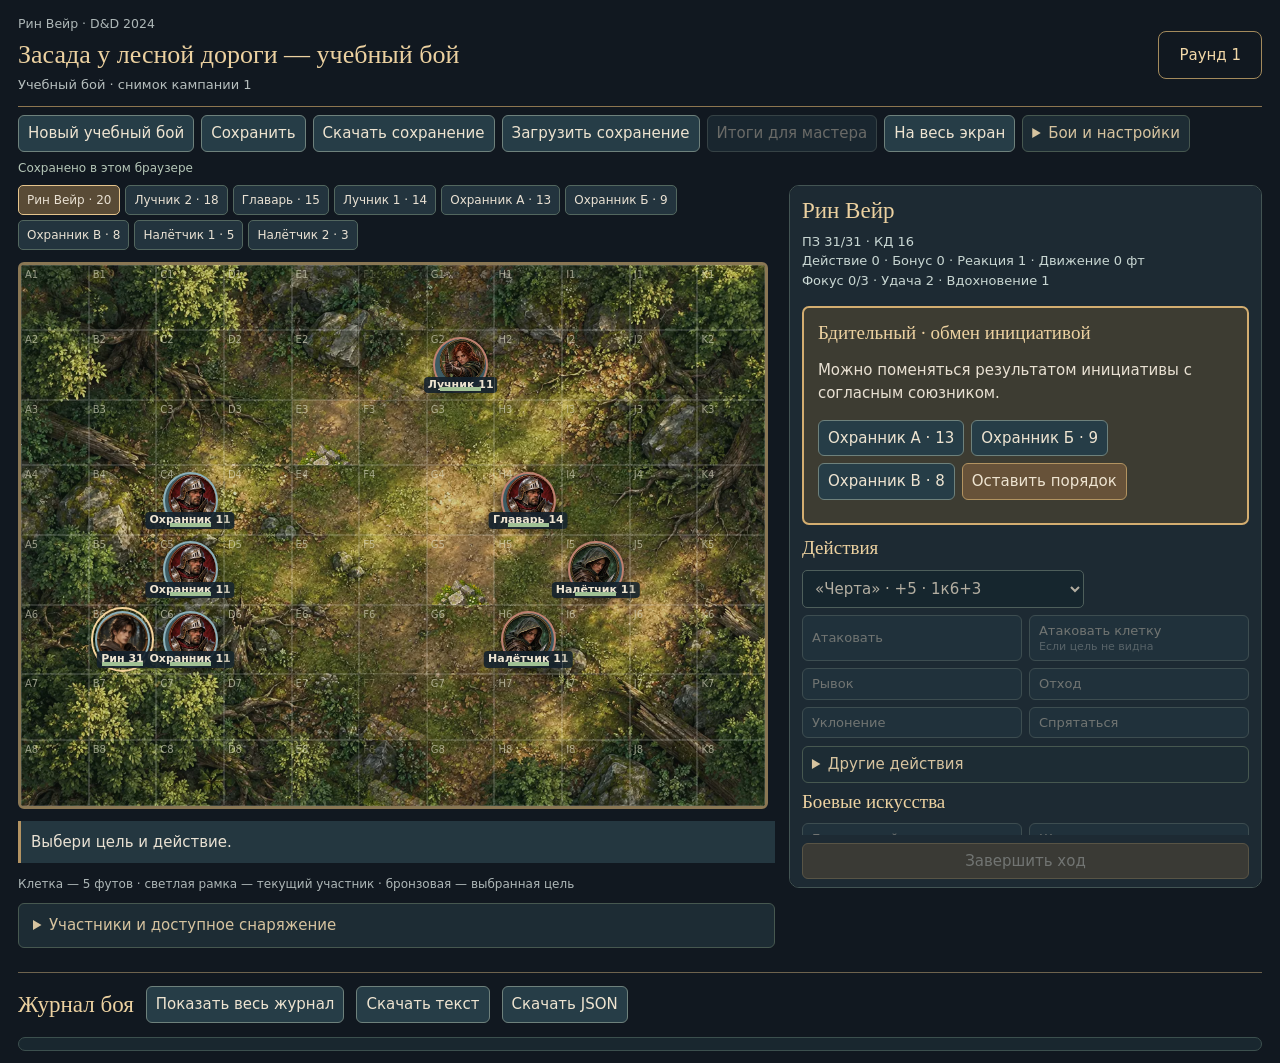
==== index.html @ 75033107 "build: synchronize level-11 offline artifacts" ====
<!doctype html>
<html lang="ru">
  <head>
    <meta charset="utf-8" />
    <meta name="viewport" content="width=device-width,initial-scale=1" />
    <title>Тактический бой · D&D 2024</title>
    <style>
      :root {
  color-scheme: dark;
  font:
    15px/1.5 system-ui,
    sans-serif;
  background: #111820;
  color: #e9e1d3;
}
* {
  box-sizing: border-box;
}
body {
  margin: 0;
  padding: 12px 18px;
  min-width: 1000px;
}
main {
  max-width: 1920px;
  margin: auto;
}
header {
  display: flex;
  justify-content: space-between;
  align-items: center;
  border-bottom: 1px solid #8d7650;
  padding: 0 0 8px;
}
h1 {
  font:
    26px Georgia,
    serif;
  color: #ecd1a0;
  margin: 5px 0;
}
h2 {
  font:
    23px Georgia,
    serif;
  color: #ecd1a0;
}
h3 {
  font:
    19px Georgia,
    serif;
  color: #ecd1a0;
  margin: 0 0 10px;
}
small,
.legend {
  color: #aeb7b7;
}
.round {
  padding: 12px 20px;
  border: 1px solid #a38a5c;
  border-radius: 8px;
  color: #f4d9a8;
}
header p {
  margin: 4px 0;
  color: #b6bebd;
  font-size: 13px;
}
.toolbar {
  display: flex;
  flex-wrap: wrap;
  gap: 7px;
  padding: 8px 0;
  align-items: center;
}
button,
select,
textarea {
  font: inherit;
}
button {
  background: #263d47;
  color: #eee4d1;
  border: 1px solid #6e817c;
  border-radius: 6px;
  padding: 6px 9px;
  cursor: pointer;
  text-align: left;
}
button:hover:not(:disabled) {
  background: #3a555c;
  border-color: #d8b675;
}
button:disabled {
  opacity: 0.4;
  cursor: default;
}
.primary {
  background: #675239;
  border-color: #b29360;
}
.layout {
  display: grid;
  grid-template-columns: minmax(0, 1.6fr) minmax(380px, 1fr);
  gap: 14px;
  align-items: start;
}
.map-column {
  position: sticky;
  top: 15px;
}
aside {
  background: #1d2a33;
  border: 1px solid #435453;
  border-radius: 10px;
  padding: 12px;
  max-height: calc(100vh - 160px);
  overflow: auto;
  position: sticky;
  top: 15px;
}
.queue {
  display: flex;
  flex-wrap: wrap;
  gap: 5px;
  margin-bottom: 12px;
}
.queue span {
  background: #23343e;
  border: 1px solid #53675f;
  border-radius: 5px;
  padding: 5px 8px;
  font-size: 12px;
}
.queue .on {
  border-color: #e5c48c;
  background: #594b36;
}
.queue .out {
  opacity: 0.4;
}
.board-frame {
  position: relative;
  border: 3px solid #8a7754;
  border-radius: 6px;
  overflow: hidden;
  background: #364334;
  width: 100%;
  max-width: 100%;
}
.board {
  display: grid;
  background-size: cover;
  background-position: center;
  width: 100%;
}
.tile {
  min-height: 0;
  padding: 0;
  border: 1px solid #ffffff25;
  border-radius: 0;
  background: #23362b35;
  position: relative;
  display: flex;
  align-items: center;
  justify-content: center;
  min-width: 0;
}
.tile:hover:not(:disabled) {
  background: #e7c58b30;
}
.tile.wall {
  background: #1b2423c9;
  background-size: cover;
}
.tile.rubble {
  background: #8d75555e;
  background-size: cover;
}
.tile.dark {
  background: #080a27d9 !important;
}
.tile.selected {
  outline: 3px solid #eccb81;
  outline-offset: -4px;
}
.tile.path {
  box-shadow: inset 0 0 0 3px #d5d8a9aa;
}
.coord {
  position: absolute;
  left: 3px;
  top: 1px;
  font-size: 10px;
  color: #e1dfc8a0;
}
.token {
  width: 84%;
  height: 84%;
  border-radius: 50%;
  background: #3d5b63 center/cover;
  border: 2px solid #8db1ba;
  position: relative;
  box-shadow: 0 2px 7px #0009;
}
.token.enemy {
  border-color: #bf8271;
}
.token.current {
  outline: 2px solid #f4d39c;
  outline-offset: 2px;
}
.token.down {
  filter: grayscale(1);
  opacity: 0.55;
}
/* Short-lived, compositor-driven effects. There is no idle animation loop. */
.combat-fx-layer {
  position: absolute;
  inset: 0;
  z-index: 5;
  pointer-events: none;
  overflow: hidden;
  contain: layout style paint;
}
.combat-fx-layer * { pointer-events: none !important; }
.combat-fx {
  position: absolute;
  display: grid;
  place-items: center;
  opacity: 0;
  transform: translate(-50%, -50%);
  color: var(--fx-color, #c8b8e5);
  font: 700 16px/1 system-ui, sans-serif;
  white-space: nowrap;
  will-change: transform, opacity;
}
.fx-steel { --fx-color: #f0d5a2; }
.fx-fire { --fx-color: #ed965b; }
.fx-ice, .fx-shield { --fx-color: #a2dbf5; }
.fx-storm { --fx-color: #cfbdff; }
.fx-mind { --fx-color: #d49bd1; }
.fx-holy { --fx-color: #c5deb3; }
.fx-shadow { --fx-color: #a89dcb; }
.fx-mist, .fx-stone { --fx-color: #b7cdd3; }
.fx-web { --fx-color: #d3dac2; }
.fx-poison { --fx-color: #b4c487; }
.combat-fx svg { width: 100%; height: 100%; overflow: visible; }
.combat-fx-number, .combat-fx-critical, .combat-fx-miss {
  text-shadow: 0 1px 3px #071016, 1px 0 2px #071016, -1px 0 2px #071016;
  z-index: 4;
}
.combat-fx-number { font-size: clamp(15px, 1.5vw, 23px); }
.combat-fx-miss { font-size: 12px; border: 1px dashed currentColor; border-radius: 50%; }
.combat-fx-critical { font-size: 14px; align-items: start; }
.combat-fx-rune, .combat-fx-portal, .combat-fx-status, .combat-fx-down {
  border: 2px solid currentColor;
  border-radius: 50%;
  box-shadow: inset 0 0 12px #bac4ed20, 0 0 10px #bac4ed18;
}
.combat-fx-rune::before {
  content: ""; position: absolute; inset: 12%;
  border: 1px dashed currentColor; transform: rotate(35deg);
}
.combat-fx-portal { border-width: 3px; box-shadow: inset 0 0 14px #a2cfeb60; }
.combat-fx-shield {
  border: 3px solid currentColor;
  border-radius: 30% 30% 48% 48%;
  box-shadow: inset 0 0 16px #a2cfeb55;
}
.combat-fx-impact::before, .combat-fx-spark::before {
  content: ""; position: absolute; inset: 12%; background: currentColor;
  clip-path: polygon(50% 0,60% 35%,95% 15%,65% 45%,100% 55%,63% 63%,75% 95%,50% 70%,25% 100%,35% 62%,0 50%,35% 40%);
  rotate: var(--fx-angle, 0deg);
}
.combat-fx-slash { border-top: 3px solid currentColor; border-radius: 50%; rotate: -35deg; }
.combat-fx-projectile { border-radius: 50%; background: currentColor; box-shadow: 0 0 12px currentColor; }
.combat-fx-projectile.fx-ice { border-radius: 2px; }
.combat-fx-arrow svg, .combat-fx-thrown svg { height: 40%; }
.combat-fx-strike { border: 3px solid currentColor; border-radius: 50%; }
.combat-fx-area {
  border: 2px solid currentColor;
  border-radius: 50%;
  background: radial-gradient(ellipse, transparent 25%, currentColor 95%, transparent);
}
.combat-fx-web {
  border: 1px solid currentColor;
  background: repeating-linear-gradient(45deg, transparent 0 17px, currentColor 18px 19px, transparent 20px 35px),
    repeating-linear-gradient(-45deg, transparent 0 17px, currentColor 18px 19px, transparent 20px 35px);
}
.combat-fx-cone, .combat-fx-lightning { inset: 0; width: 100%; height: 100%; transform: none; }
.combat-fx-cone { will-change: opacity; }
.combat-fx-lightning { will-change: opacity; }
.combat-fx-heal { border: 2px solid currentColor; border-radius: 50%; font-size: 28px; }
.combat-fx-hand svg { fill-opacity: .2; }
.combat-fx-counter { font-size: 36px; border: 2px dashed currentColor; border-radius: 50%; }
.combat-fx-down { border-style: dashed; }
.combat-fx-ghost { z-index: 2; opacity: 1; }
.combat-fx-ghost > .token { display: block; }
.token[data-fx-moving] { opacity: 0; }
.token[data-fx-state~="web"] { box-shadow: inset 0 0 0 3px #d3dac26b, 0 2px 7px #0009; }
.token[data-fx-state~="shield"] { box-shadow: inset 0 0 0 3px #a2dbf570, 0 2px 7px #0009; }
.token[data-fx-state~="fire"] { box-shadow: inset 0 -6px 9px #ed965b77, 0 2px 7px #0009; }
.token > .combat-fx-status {
  position: absolute; top: -5px; right: -4px; z-index: 2;
  border: 1px solid #9f957e; border-radius: 4px;
  background: #15232bec; color: #eadbbd; padding: 1px 3px;
  font: 700 11px/1.2 system-ui, sans-serif;
  /* A static badge, not a transient .combat-fx element. */
  opacity: 1; transform: none; box-shadow: none;
}
.combat-fx-settings { border: 1px solid #6b786e; border-radius: 5px; margin: 0; }
.combat-fx-settings legend { color: #ecd1a0; padding: 0 5px; }
.combat-fx-settings small { display: block; max-width: 32em; margin-top: 5px; }
@media (prefers-reduced-motion: reduce) {
  .combat-fx-layer { display: none; }
  .token[data-fx-moving] { opacity: 1; }
}
.token b {
  position: absolute;
  bottom: -2px;
  left: 50%;
  transform: translateX(-50%);
  font-size: 11px;
  background: #14222de6;
  border-radius: 4px;
  padding: 0 4px;
  white-space: nowrap;
}
.hpbar {
  position: absolute;
  bottom: 0;
  left: 10%;
  right: 10%;
  height: 4px;
  background: #683f3c;
}
.hpbar i {
  display: block;
  height: 4px;
  background: #a0c194;
}
.legend {
  font-size: 12px;
  margin: 10px 0;
}
#notice {
  min-height: 42px;
  background: #243740;
  border-left: 3px solid #b39362;
  padding: 10px;
  margin: 12px 0;
}
#notice.error {
  border-color: #df8d72;
}
.buttons {
  display: flex;
  flex-wrap: wrap;
  gap: 7px;
  margin: 10px 0;
}
.choices {
  display: grid;
  grid-template-columns: repeat(2, minmax(0, 1fr));
  gap: 7px;
  margin: 8px 0;
}
.choices button {
  min-width: 0;
  font-size: 13px;
  line-height: 1.35;
}
.choices small {
  display: block;
  font-size: 11px;
}
.panel {
  padding: 14px;
  background: #263943;
  border: 1px solid #826d4f;
  border-radius: 7px;
  margin: 12px 0;
}
.decision {
  border: 2px solid #d3ad70;
  background: #3d3c32;
}
.resources {
  color: #c9d7d3;
  font-size: 13px;
  margin: 8px 0 16px;
}
.policy {
  display: block;
  font-size: 13px;
  margin: 8px 0;
}
select,
textarea {
  background: #14252d;
  color: #f3e6d0;
  border: 1px solid #64766d;
  border-radius: 5px;
  padding: 8px;
  max-width: 100%;
}
textarea {
  width: 100%;
  min-height: 90px;
}
.journal-section {
  margin-top: 24px;
  border-top: 1px solid #6e634e;
}
.journal-title {
  display: flex;
  align-items: center;
  gap: 12px;
}
#journal {
  max-height: 330px;
  overflow: auto;
  background: #19272f;
  border: 1px solid #3c504e;
  padding: 6px 14px;
  border-radius: 8px;
}
.event {
  padding: 7px 0;
  border-bottom: 1px solid #ffffff0b;
  font-size: 13px;
}
.event small {
  margin-right: 8px;
}
details {
  background: #1d2c34;
  padding: 10px 14px;
  border: 1px solid #475850;
  border-radius: 6px;
}
summary {
  cursor: pointer;
  color: #d6c39f;
}
#inspector {
  font-size: 13px;
}
#save-status {
  font-size: 12px;
  color: #b5c6b7;
}
#turn-controls { position: sticky; bottom: -12px; background: #1d2a33; padding: 8px 0; z-index: 2; }
.tools { position: relative; padding: 6px 9px; }
.toolbox { position: absolute; top: 100%; right: 0; width: 390px; max-width: calc(100vw - 36px); max-height: calc(100vh - 180px); overflow: auto; background: #1d2a33; padding: 12px; border: 1px solid #8d7650; z-index: 10; display: grid; grid-template-columns: minmax(0, 1fr); gap: 8px; box-shadow: 0 6px 20px #0009; }
.toolbox > *, .toolbox select { min-width: 0; max-width: 100%; }
.toolbox label, .toolbox select { display: block; width: 100%; }
.additional { margin: 8px 0; padding: 6px 9px; }
#combat-app:fullscreen { background: #111820; padding: 12px 18px; overflow: auto; max-width: none; }
button:focus-visible, select:focus-visible { outline: 2px solid #ecd1a0; outline-offset: 2px; }
#actor > h2 {
  margin: 0;
}
.wide {
  width: 100%;
  text-align: center;
}
.hint {
  font-size: 12px;
  color: #b3bfba;
}
.object-label { position:absolute; left:3px; bottom:3px; padding:2px 4px; font-size:10px; line-height:1.2; color:#e4f5ff; background:#123049e6; border-radius:4px; }

.magic-form{display:grid;gap:8px}.magic-form label{display:grid;gap:4px}.magic-form select[multiple]{min-height:58px}.inline-field{display:flex;gap:6px}.inline-field input{width:75px}.spell-zone{box-shadow:inset 0 0 12px #7ba8ae88}.magic-object:after{content:"✋";position:absolute;right:3px;top:2px;font-size:24px;color:#a9dfff;filter:drop-shadow(0 0 4px #2978c9)}.item-counters{font-size:12px;line-height:1.7}#magic-reason{font-size:12px;color:var(--muted,#c8bda4)}#magic details p{font-size:12px;line-height:1.45}#magic small{display:block}

.event-details { margin-top: .4rem; color: var(--muted, #abb4c4); font-size: .9em; }
.event-details summary { cursor: pointer; }
.event-details ul { margin: .4rem 0; padding-left: 1.4rem; }

    </style>
  </head>
  <body>
    <main id="combat-app">
      <header>
        <div>
          <small id="campaign-label">D&D 2024</small>
          <h1 id="battle-name"></h1>
          <p id="source-status"></p>
        </div>
        <div class="round" id="round"></div>
      </header>
      <div class="toolbar">
        <button data-op="new">Новый учебный бой</button
        ><button data-op="save">Сохранить</button
        ><button data-op="export">Скачать сохранение</button
        ><button data-op="import">Загрузить сохранение</button
        ><button data-op="report" id="report-button">Итоги для мастера</button
        ><button data-op="fullscreen">На весь экран</button>
        <details class="tools">
          <summary>Бои и настройки</summary>
          <div class="toolbox">
            <fieldset class="combat-fx-settings">
              <legend>Анимации боя</legend>
              <label>Эффекты<select id="combat-fx-mode" aria-describedby="combat-fx-hint">
                <option value="off">Выключены</option>
                <option value="standard" selected>Обычные</option>
                <option value="rich">Насыщенные</option>
              </select></label>
              <label>Скорость<select id="combat-fx-speed">
                <option value="1">Обычная</option>
                <option value="1.5">Быстрая · ×1,5</option>
                <option value="2">Очень быстрая · ×2</option>
              </select></label>
              <small id="combat-fx-hint"></small>
            </fieldset>
            <button data-op="scenario">Загрузить сценарий</button>
            <button data-op="pack">Загрузить пакет кампании</button>
            <select id="recovery" aria-label="Открыть сохранённый бой"></select>
            <button data-op="recover">Предыдущее сохранение</button>
            <p id="storage-usage"></p>
            <button data-op="archive-export">Выгрузить архив</button>
            <button data-op="export-current-new">
              Скачать текущий бой перед очисткой
            </button>
            <button data-op="current-new-confirm" id="current-new-confirm" disabled>
              Файл сохранён: удалить текущую копию и начать новый бой
            </button>
            <label
              >Очистка после сохранения файла архива<select
                id="archive-session"
              ></select
            ></label>
            <button data-op="archive-delete" id="archive-delete" disabled>
              Файл сохранён: удалить выбранный старый бой
            </button>
            <label
              >Бой из загруженного архива<select id="archive-imported"></select
            ></label>
            <button data-op="archive-restore" id="archive-restore" disabled>
              Восстановить из архива
            </button>
          </div>
        </details>
        <span id="save-status"></span>
      </div>
      <input
        type="file"
        id="import-file"
        accept="application/json"
        hidden
      /><input
        type="file"
        id="scenario-file"
        accept="application/json"
        hidden
      />
      <input type="file" id="pack-file" accept="application/json" hidden />
      <div class="layout">
        <section class="map-column">
          <div id="queue" class="queue"></div>
          <div class="board-frame">
            <div
              id="board"
              class="board"
              role="grid"
              aria-label="Поле боя"
            ></div>
          </div>
          <div id="notice" role="status"></div>
          <div id="route"></div>
          <div class="legend">
            Клетка — 5 футов · светлая рамка — текущий участник · бронзовая —
            выбранная цель
          </div>
          <details>
            <summary>Участники и доступное снаряжение</summary>
            <div id="inspector"></div>
          </details>
        </section>
        <aside>
          <div id="actor"></div>
          <div id="decision" aria-live="polite"></div>
          <div id="actions"></div>
          <div id="abilities"></div>
          <div id="magic"></div>
          <div id="policies"></div>
          <div id="turn-controls"></div>
        </aside>
      </div>
      <section class="journal-section">
        <div class="journal-title">
          <h2>Журнал боя</h2>
          <button data-op="journal">Показать весь журнал</button
          ><button data-op="journal-export">Скачать текст</button>
          <button data-op="journal-json">Скачать JSON</button>
        </div>
        <div id="journal"></div>
      </section>
    </main>
    <script type="application/json" id="runtime">
      {"schema_version":2,"combat_schema_version":30,"campaign_id":"rin-veir","title":"Рин Вейр","source":"state/_campaign-state.json","source_state_revision":1,"source_clock":0,"source_state_sha256":"bf8bd1f85817996db5961dd8c658c028f7c87a7632fd53f75a98812a013139e9","is_canonical":false,"characters":{"rin":{"name":"Рин Вейр","class_and_level":"Разбойник 1 / Монах 3 (Воин Тени), D&D 2024","ac_description":"16","speed":"40 фт","resources":{"hp":{"current":31,"max":31},"focus":{"current":0,"max":3},"arrows":{"current":20,"max":20},"luck":{"current":2,"max":2},"heroic":{"current":1,"max":1},"personal_money_cp":18289,"unusual_metabolism":{"current":1,"max":1}},"inventory":[{"id":"cherta","name":"«Черта» (короткий меч)","quantity":1,"description":"Основное оружие, Vex","status":"при себе","origin":"канон кампании","combat_available":true},{"id":"daggers","name":"Кинжалы","quantity":4,"description":"Один может применять Nick","status":"при себе","origin":"канон кампании","combat_available":true},{"id":"shortbow","name":"Короткий лук","quantity":1,"description":"","status":"при себе","origin":"канон кампании","combat_available":true},{"id":"arrows","name":"Стрелы","quantity":20,"description":"В рабочем колчане; не смешивать с найденными до перекладки","status":"при себе","origin":"канон кампании","combat_available":true},{"id":"quiver","name":"Колчан","quantity":1,"description":"","status":"при себе","origin":"канон кампании","combat_available":true},{"id":"thieves_tools","name":"Воровские инструменты","quantity":1,"description":"","status":"при себе","origin":"канон кампании","combat_available":true},{"id":"burglars_pack","name":"Набор взломщика","quantity":1,"description":"","status":"при себе","origin":"канон кампании","combat_available":true},{"id":"pouches","name":"Поясные сумки","quantity":2,"description":"","status":"при себе","origin":"канон кампании","combat_available":true},{"id":"clothes","name":"Дорожная одежда и серое пальто","quantity":1,"description":"","status":"при себе","origin":"канон кампании","combat_available":true},{"id":"bedroll","name":"Постельные принадлежности","quantity":1,"description":"","status":"при себе","origin":"канон кампании","combat_available":true},{"id":"game_set","name":"Игровой набор","quantity":1,"description":"","status":"при себе","origin":"канон кампании","combat_available":true},{"id":"monastery_documents","name":"Документы Последнего Света","quantity":1,"description":"Похищены при уходе; часть содержания неизвестна","status":"скрыто при себе","origin":"канон кампании","combat_available":true},{"id":"edric_letter","name":"Письмо Эдрика для Сайрена","quantity":1,"description":"Прочитано вместе с Сайреном","status":"при себе","origin":"канон кампании","combat_available":true},{"id":"edric_plate","name":"Контактная пластинка Эдрика","quantity":1,"description":"Контакт Остен Рей, пароль о книге без последней страницы","status":"при себе","origin":"канон кампании","combat_available":true},{"id":"circle_vii","name":"Жетон VII","quantity":1,"description":"","status":"при себе","origin":"канон кампании","combat_available":true},{"id":"circle_orders","name":"Записка с приказом Разомкнутого Круга","quantity":1,"description":"","status":"при себе","origin":"канон кампании","combat_available":true},{"id":"horse","name":"Верховая лошадь","quantity":1,"description":"Оставлена в Сером Броде на конюшне; местоположение подлежит сверке","status":"конюшня Серого Брода","origin":"канон кампании","combat_available":false},{"id":"saddle","name":"Верховое седло","quantity":1,"description":"На лошади","status":"конюшня Серого Брода","origin":"канон кампании","combat_available":false},{"id":"saddlebags","name":"Седельные сумки","quantity":1,"description":"На лошади","status":"конюшня Серого Брода","origin":"канон кампании","combat_available":false},{"id":"food_wraps","name":"Сухие дорожные свёртки","quantity":2,"description":"На лошади","status":"конюшня Серого Брода","origin":"канон кампании","combat_available":false},{"id":"rope","name":"Тонкая верёвка","quantity":1,"description":"На лошади","status":"конюшня Серого Брода","origin":"канон кампании","combat_available":false},{"id":"blank_tokens","name":"Жетоны без номера","quantity":3,"description":"На лошади","status":"конюшня Серого Брода","origin":"канон кампании","combat_available":false},{"id":"route_map","name":"Карта Серый Брод — Вейлхольм","quantity":1,"description":"Отмечена старая обсерватория и «VII — активен»","status":"при себе","origin":"канон кампании","combat_available":true},{"id":"circle_notebook","name":"Записная книжка Разомкнутого Круга","quantity":1,"description":"","status":"при себе","origin":"канон кампании","combat_available":true},{"id":"sealed_cylinder","name":"Запечатанный металлический цилиндр","quantity":1,"description":"Не вскрыт","status":"при себе","origin":"канон кампании","combat_available":true},{"id":"unclear_flasks","name":"Флаконы мутной жидкости","quantity":3,"description":"2 у Мары; 1 в седельной сумке","status":"частично у Мары","origin":"канон кампании","combat_available":false},{"id":"needle_case","name":"Футляр с тремя иглами","quantity":1,"description":"Возможно опасное содержимое","status":"у Мары","origin":"канон кампании","combat_available":false},{"id":"thin_pick","name":"Тонкая металлическая отмычка","quantity":1,"description":"Найдена у Лорена","status":"у Мары","origin":"канон кампании","combat_available":false},{"id":"bandit_sabers","name":"Трофейные сабли","quantity":3,"description":"С пяти дорожных разбойников","status":"караванная повозка","origin":"засада на дороге","combat_available":false},{"id":"bandit_bows","name":"Трофейные короткие луки","quantity":2,"description":"С дорожных разбойников","status":"караванная повозка","origin":"засада на дороге","combat_available":false},{"id":"bandit_armors","name":"Поношенные кожаные доспехи","quantity":5,"description":"С дорожных разбойников","status":"караванная повозка","origin":"засада на дороге","combat_available":false},{"id":"bandit_arrows","name":"Трофейные стрелы","quantity":32,"description":"Ещё не зачислены в личный колчан","status":"караванная повозка","origin":"засада на дороге","combat_available":false},{"id":"bandit_quivers","name":"Трофейные колчаны","quantity":2,"description":"С дорожных разбойников","status":"караванная повозка","origin":"засада на дороге","combat_available":false},{"id":"bandit_pouches","name":"Трофейные кошели","quantity":5,"description":"Монеты учтены в личном кошельке","status":"караванная повозка","origin":"засада на дороге","combat_available":false}],"consumables":{},"combat_profile":{"scores":{"STR":8,"DEX":17,"CON":14,"INT":8,"WIS":16,"CHA":10},"proficiency":2,"saveProficiencies":["DEX","INT"],"skillProficiencies":{"stealth":["DEX",2],"perception":["WIS",2],"sleightOfHand":["DEX",1]},"features":{"martialArts":true,"monkFocus":true,"monkLevel":3,"martialDie":6,"flurryCount":2,"deflectAttacks":3,"shadowArts":true,"uncannyMetabolism":true,"sneakDice":1,"masteries":["vex","nick"],"alert":true},"senses":{"darkvision":60},"deathSaves":true,"attacks":[{"id":"shortsword","name":"«Черта»","ability":"DEX","count":1,"die":6,"kind":"melee","range":5,"damageType":"piercing","sneakEligible":true,"inventoryId":"cherta","light":true,"mastery":"vex"},{"id":"dagger","name":"Кинжал","ability":"DEX","count":1,"die":6,"kind":"melee","range":5,"damageType":"piercing","sneakEligible":true,"inventoryId":"daggers","light":true,"mastery":"nick"},{"id":"unarmed","name":"Безоружный удар","ability":"DEX","count":1,"die":6,"kind":"melee","range":5,"damageType":"bludgeoning","unarmed":true},{"id":"bow","name":"Короткий лук","ability":"DEX","count":1,"die":6,"kind":"ranged","range":320,"damageType":"piercing","sneakEligible":true,"inventoryId":"shortbow","ammo":"arrows","normalRange":80,"ammoInventoryId":"arrows"},{"id":"daggerThrow","name":"Метнуть кинжал","ability":"DEX","count":1,"die":6,"kind":"ranged","range":60,"damageType":"piercing","sneakEligible":true,"inventoryId":"daggers","normalRange":20,"ammoItem":"daggers"}],"verified_class_and_level":"Разбойник 1 / Монах 3 (Воин Тени), D&D 2024","tokenKey":"heroes.rin","ac":16,"speed":40},"skills_attacks_spells":[{"name":"«Черта», короткий меч","description":"+5 к попаданию · 1к6+3 · Vex"},{"name":"Безоружный удар","description":"+5 к попаданию · 1к6+3"},{"name":"Скрытая атака","description":"1к6 один раз за ход при выполнении условий"},{"name":"Тьма Воина Тени","description":"1 фокус, действие, 15 фт радиус, 60 фт дальность, концентрация до 10 минут; видит внутри своей Тьмы"},{"name":"Шквал ударов","description":"1 фокус, две безоружные атаки"}]}},"npc_profiles":{"guard":{"name":"Охранник","hp":11,"ac":16,"speed":30,"scores":{"STR":13,"DEX":12,"CON":12,"INT":10,"WIS":11,"CHA":10},"proficiency":2,"features":{},"attacks":[{"id":"spear","name":"Копьё","kind":"melee","bonus":3,"flat":1,"count":1,"die":6,"range":5,"damageType":"piercing"}],"tactics":{"role":"guardian","morale":0.15,"canFlee":false,"hold":false}}},"rules_version":"dnd-2024-2026-10","continuity":{"effects":[],"life":{},"statuses":{"rin":[]},"temporary_hp":{"rin":0},"temp_sources":{"rin":null},"objects":[],"zones":[]}}
    </script>
    <script type="application/json" id="scene">
      {"name":"Засада у лесной дороги — учебный бой","kind":"training","battle_id":"rin-ambush-replay-training","source_revision":1,"chronicle_anchor":"Учебная реконструкция уже завершённой засады","narrative_context":"Только тест механики. Не повторять бой в летописи. На караван напали трое пеших разбойников и двое лучников.","theme":"forest","walls":["F1","F2","F7","F8"],"rubble":["E3","G5"],"heroes":{"rin":{"cell":"B6","initiative":20},"guard_a":{"cell":"C4","initiative":13,"name":"Охранник А"},"guard_b":{"cell":"C5","initiative":9,"name":"Охранник Б"},"guard_c":{"cell":"C6","initiative":8,"name":"Охранник В"}},"enemies":[{"name":"Главарь","cell":"H4","hp":14,"ac":12,"initiative":15,"attack":{"bonus":3,"count":1,"die":6,"flat":1,"range":5},"tokenKey":"warrior"},{"name":"Налётчик 1","cell":"I5","hp":11,"ac":12,"initiative":5,"attack":{"bonus":3,"count":1,"die":6,"flat":1,"range":5},"tokenKey":"rogue"},{"name":"Налётчик 2","cell":"H6","hp":11,"ac":12,"initiative":3,"attack":{"bonus":3,"count":1,"die":6,"flat":1,"range":5},"tokenKey":"rogue"},{"name":"Лучник 1","cell":"G2","hp":11,"ac":12,"initiative":14,"attack":{"bonus":3,"count":1,"die":6,"flat":1,"range":80},"tokenKey":"archer"},{"name":"Лучник 2","cell":"J7","hp":11,"ac":12,"initiative":18,"attack":{"bonus":3,"count":1,"die":6,"flat":1,"range":80},"tokenKey":"archer"}]}
    </script>
    <script type="application/json" id="artpack">
      {"schema":"havengard-combat-art-v1","version":1,"title":"Хейвенгард: тактические фоны и токены","assets":{"backgrounds.forest":{"mime":"image/webp","data":"[data-uri]","bytes":276018},"enemies.warrior":{"mime":"image/webp","data":"[data-uri]","bytes":14958},"enemies.rogue":{"mime":"image/webp","data":"[data-uri]","bytes":14420},"enemies.archer":{"mime":"image/webp","data":"[data-uri]","bytes":13372},"obstacles.wall":{"mime":"image/webp","data":"[data-uri]","bytes":5522},"obstacles.rubble":{"mime":"image/webp","data":"[data-uri]","bytes":5878},"heroes.rin":{"mime":"image/webp","data":"[data-uri]"}},"recommendedThemes":["meadow","forest","ruins","city"]}
    </script>
    <script>
      // Stable, minimum-cost movement on the 8-direction battle grid.
// Among equal-cost paths prefer fewer opportunity attacks, fewer turns,
// then cells nearer the direct line. This avoids arbitrary zigzags.
class CombatBattlefield {
  constructor({walls,rubble,key,occupant,actor,webDifficult,movementRisk=null,stepCost=null,canStop=null,transition=null,width=11,height=8}){
    Object.assign(this,{_walls:walls,_rubble:rubble,_key:key,_occupant:occupant,
      _actor:actor,_webDifficult:webDifficult,_movementRisk:movementRisk,
      _stepCost:stepCost,_canStop:canStop,_transition:transition,_width:width,_height:height});
  }
  inBounds(x,y){return Number.isInteger(x)&&Number.isInteger(y)&&x>=0&&y>=0&&x<this._width&&y<this._height;}
  isWall(x,y){return this._walls.has(this._key(x,y));}
  isDifficult(x,y){return this._rubble.has(this._key(x,y))||this._webDifficult(x,y);}
  isBlocked(x,y){return !this.inBounds(x,y)||this.isWall(x,y)||Boolean(this._occupant(x,y));}
  stepCost(p){return this._stepCost?this._stepCost(p):(this.isDifficult(p.x,p.y)?10:5);}
  pathCost(path){return path.reduce((n,p)=>n+this.stepCost(p),0);}
  findPath(goal){
    if(!goal||!this.inBounds(goal.x,goal.y))return null;
    const src=this._actor(),key=this._key;
    if(!src||!this.inBounds(src.x,src.y))return null;
    if(src.x===goal.x&&src.y===goal.y)return [];
    if(this.isBlocked(goal.x,goal.y)||(this._canStop&&!this._canStop(goal)))return null;
    const dxTarget=goal.x-src.x,dyTarget=goal.y-src.y;
    const directions=[[1,1],[-1,-1],[-1,1],[1,-1],[1,0],[-1,0],[0,1],[0,-1]];
    // Each incoming direction is a separate Dijkstra state: otherwise
    // arriving from a bad heading can discard a smoother continuation.
    const cmp=(a,b)=>a.cost-b.cost||a.risk-b.risk||a.turns-b.turns||
      a.deviation-b.deviation||a.serial-b.serial;
    let serial=0;
    const root={x:src.x,y:src.y,dir:-1,cost:0,risk:0,turns:0,deviation:0,parent:null,serial:serial++};
    const queue=[root],best=new Map([[key(src.x,src.y)+':-1',root]]);
    // Binary min-heap; the serial tie-break keeps exactly the previous paths.
    const push=(node)=>{let i=queue.length;queue.push(node);while(i){const p=(i-1)>>1;if(cmp(queue[p],node)<=0)break;queue[i]=queue[p];i=p;}queue[i]=node;};
    const pop=()=>{const first=queue[0],last=queue.pop();if(queue.length){let i=0;while(2*i+1<queue.length){let child=2*i+1;if(child+1<queue.length&&cmp(queue[child+1],queue[child])<0)child++;if(cmp(last,queue[child])<=0)break;queue[i]=queue[child];i=child;}queue[i]=last;}return first;};
    while(queue.length){
      const node=pop();
      if(best.get(key(node.x,node.y)+':'+node.dir)!==node)continue;
      if(node.x===goal.x&&node.y===goal.y){
        const path=[];let p=node;
        while(p.parent){path.push({x:p.x,y:p.y});p=p.parent;}
        return path.reverse();
      }
      for(let d=0;d<directions.length;d++){
        const [mx,my]=directions[d],x=node.x+mx,y=node.y+my;
        const transition=this._transition?.(node,{x,y},x===goal.x&&y===goal.y);
        if(transition&&!transition.allowed)continue;
        if(this.isBlocked(x,y))continue;
        // PHB 2024 grid: a diagonal cannot cross a terrain corner.
        if(mx!==0&&my!==0&&(this.isWall(node.x+mx,node.y)||this.isWall(node.x,node.y+my)))continue;
        const step=transition?transition.cost:this.stepCost({x,y});
        const exposure=typeof this._movementRisk==='function'?
          Math.max(0,Number(this._movementRisk(node,{x,y}))||0):0;
        const cross=(x-src.x)*dyTarget-(y-src.y)*dxTarget;
        const candidate={x,y,dir:d,cost:node.cost+step,risk:node.risk+exposure,
          turns:node.turns+(node.dir>=0&&node.dir!==d?1:0),
          deviation:node.deviation+cross*cross,parent:node,serial:serial++};
        const stateKey=key(x,y)+':'+d,previous=best.get(stateKey);
        if(!previous||cmp(candidate,previous)<0){
          best.set(stateKey,candidate);push(candidate);
        }
      }
    }
    return null;
  }
}
if(typeof module!=="undefined")module.exports={CombatBattlefield};


"use strict";
// The only registration point for supported data-level mechanics. No code from packs is executed.
class CombatCapabilities {
  static API = 1;
  static ENGINE = "30.7.1";
  static STATUSES = new Set([
    "prone",
    "unconscious",
    "grappled",
    "dodge",
    "invisible",
    "restrained",
    "blinded",
    "deafened",
    "stunned",
    "paralyzed",
    "incapacitated",
    "poisoned",
    "frightened",
    "petrified",
    "frost",
    "shield",
    "aim",
    "bait",
    "protected",
    "sap",
    "slow",
    "goaded",
    "charmed",
    "noReactions",
    "burning",
    "rooted",
  ]);
  static RULES = "dnd-2024-2026-10";
  static FEATURES = {
    martialArts: "boolean",
    monkFocus: "boolean",
    monkLevel: [1, 20],
    martialDie: [4, 6, 8, 10, 12],
    flurryCount: [1, 10],
    deflectAttacks: [1, 20],
    shadowArts: "boolean",
    uncannyMetabolism: "boolean",
    sneakDice: [1, 10],
    masteries: ["vex", "nick", "graze", "sap", "push", "slow"],
    greatWeaponFighting: "boolean",
    greatWeaponMaster: [1, 6],
    savageAttacker: "boolean",
    tacticalMaster: "boolean",
    superiorityDie: [4, 6, 8, 10, 12],
    maneuverDC: [1, 30],
    maneuvers: [
      "precision",
      "trip",
      "push",
      "goad",
      "maneuvering",
      "riposte",
      "bait",
    ],
    alert: "boolean",
    extraAttack: [1, 4],
    packTactics: "boolean",
    cunningAction: "boolean",
    fighterLevel: [1, 20],
    secondWind: "boolean",
    actionSurge: "boolean",
    tacticalMind: "boolean",
    tacticalShift: "boolean",
    indomitable: "boolean",
    uncannyDodge: "boolean",
    evasion: "boolean",
    reliableTalent: "boolean",
    auraProtection: [1, 10],
    auraRadius: [5, 30],
    auraDevotion: "boolean",
    auraCourage: "boolean",
    guardianSaveBonus: [1, 10],
    protection: "boolean",
    shieldEquipped: "boolean",
    shieldSpell: "boolean",
    autoShield: "boolean",
    critNegation: "boolean",
    acReaction: [1, 10],
    heavyArmorReduction: [1, 10],
    heavyArmor: "boolean",
    steadyAim: "boolean",
    sharpshooter: "boolean",
    layOnHands: "boolean",
    knowEnemy: "boolean",
    sculptSpells: "boolean",
    potentCantrip: "boolean",
    empoweredEvocation: "boolean",
    sacredWeapon: "boolean",
    abjureFoes: "boolean",
    shieldMaster: "boolean",
    divineSmite: "boolean",
    radiantStrikes: "boolean",
    cunningStrike: "boolean",
    improvedCunningStrike: "boolean",
    stealthAttack: "boolean",
    thiefHands: "boolean",
    climbSpeed: [5, 120],
    cunningDC: [1, 30],
    poisonerKit: "boolean",
    silentShadow: "boolean",
  };
  static COUNTERS = [
    "second_wind",
    "action_surge",
    "indomitable",
    "superiority",
    "lay_on_hands",
    "channel_divinity",
    "shield_magic_initiate",
    "guardian_mark",
    "cloak_charges",
    "forge_resonance",
    "leaf_charges",
    "living_arrow",
    "arcane_recovery",
    "smite_free",
    "storm_thrower_ammo",
    "know_enemy",
    "storm_bracers",
    "storm_daily",
    "vaeltir_focus",
    "faithful_steed",
    "mantle_stars",
  ];
  static counter(value) {
    this.require(
      value &&
        Number.isInteger(value.current) &&
        Number.isInteger(value.max) &&
        value.current >= 0 &&
        value.current <= value.max,
      "Неверный счётчик current/max",
    );
  }
  static require(ok, message) {
    if (!ok) throw Error(message);
  }
  static validateStatus(kind) {
    this.require(kind !== "exhaustion",
      "Истощение пока не поддерживается: требуется разбор состояния ведущим; исходные данные сохранены");
    this.require(this.STATUSES.has(kind), "Неизвестное состояние участника: " + kind);
  }
  static features(features = {}) {
    for (const key of ["secondWind", "tacticalMind", "indomitable"])
      this.require(
        !features[key] || Number.isInteger(features.fighterLevel),
        "Для способности нужен уровень воина: " + key,
      );
    for (const [key, value] of Object.entries(features)) {
      const type = this.FEATURES[key];
      this.require(type, "Нет проверенного обработчика способности: " + key);
      const valid =
        type === "boolean"
          ? typeof value === "boolean"
          : ["masteries", "maneuvers"].includes(key)
            ? Array.isArray(value) && value.every((v) => type.includes(v))
            : ["martialDie", "superiorityDie"].includes(key)
              ? type.includes(value)
              : Number.isInteger(value) && value >= type[0] && value <= type[1];
      this.require(valid, "Неверные параметры способности: " + key);
    }
  }
  static effect(effect) {
    this.require(
      effect && effect.handler === "onHitCondition",
      "Неподдержанный обработчик эффекта",
    );
    this.require(
      Object.keys(effect).every((k) =>
        ["handler", "condition", "save", "duration", "name"].includes(k),
      ),
      "Неизвестное поле эффекта",
    );
    this.require(
      ["poisoned", "prone", "frost"].includes(effect.condition),
      "Неподдержанное состояние эффекта",
    );
    this.require(
      effect.duration === "target-next-start" ||
        effect.duration === "source-next-start" ||
        (effect.condition === "prone" && effect.duration === "until-removed"),
      "Неподдержанная длительность эффекта",
    );
    if (effect.save) {
      this.require(
        Object.keys(effect.save).every((k) => ["stat", "dc"].includes(k)),
        "Неизвестное поле спасброска",
      );
      this.require(
        ["STR", "DEX", "CON", "INT", "WIS", "CHA"].includes(effect.save.stat) &&
          Number.isInteger(effect.save.dc) &&
          effect.save.dc >= 1 &&
          effect.save.dc <= 30,
        "Неверный спасбросок эффекта",
      );
    }
  }
  static attack(attack) {
    this.require(
      typeof attack.id === "string" &&
        attack.id.length > 0 &&
        ["melee", "ranged", "meleeSpell", "rangedSpell"].includes(
          attack.kind,
        ) &&
        Number.isInteger(attack.count) &&
        attack.count >= 1 &&
        attack.count <= 12 &&
        [4, 6, 8, 10, 12, 20].includes(attack.die) &&
        Number.isInteger(attack.range) &&
        attack.range >= 5 &&
        attack.range <= 600,
      "Неверные параметры атаки",
    );
    this.require(
      attack.ability === undefined ||
        ["STR", "DEX", "CON", "INT", "WIS", "CHA"].includes(attack.ability),
      "Неизвестная характеристика атаки",
    );
    this.require(
      attack.ability !== undefined ||
        (Number.isFinite(attack.bonus) && Number.isFinite(attack.flat)),
      "Нужны модификаторы или характеристика атаки",
    );
    this.require(
      [
        "acid",
        "bludgeoning",
        "cold",
        "fire",
        "force",
        "lightning",
        "necrotic",
        "piercing",
        "poison",
        "psychic",
        "radiant",
        "slashing",
        "thunder",
      ].includes(attack.damageType),
      "Неизвестный тип урона",
    );
    this.require(
      attack.normalRange === undefined ||
        (Number.isInteger(attack.normalRange) &&
          attack.normalRange >= 5 &&
          attack.normalRange <= attack.range),
      "Неверная нормальная дальность",
    );
    this.require(
      Object.keys(attack).every((k) =>
        [
          "id",
          "name",
          "ability",
          "count",
          "die",
          "kind",
          "range",
          "normalRange",
          "bonus",
          "flat",
          "damageType",
          "sneakEligible",
          "inventoryId",
          "light",
          "mastery",
          "unarmed",
          "meleeWeapon",
          "ammo",
          "ammoCounter",
          "ammoInventoryId",
          "ammoItem",
          "effects",
          "heavy",
          "twoHanded",
          "spellKey",
          "potent",
          "magicAdvantage",
        ].includes(k),
      ),
      "Неподдержанное поле атаки",
    );
    this.require(
      !attack.effects ||
        (Array.isArray(attack.effects) && attack.effects.length <= 4),
      "Неверный набор эффектов атаки",
    );
    for (const effect of attack.effects || []) this.effect(effect);
    this.require(
      attack.meleeWeapon === undefined ||
        (typeof attack.meleeWeapon === "boolean" &&
          ["melee", "ranged"].includes(attack.kind)),
      "meleeWeapon применяется только к оружейной атаке",
    );
    if (attack.mastery)
      this.require(
        ["vex", "nick", "graze", "sap", "push", "slow"].includes(
          attack.mastery,
        ),
        "Неподдержанное свойство оружия: " + attack.mastery,
      );
  }
  static manifest() {
    return {
      api: this.API,
      engine: this.ENGINE,
      rules: this.RULES,
      features: structuredClone(this.FEATURES),
      handlers: [
        "features",
        "onHitCondition",
        "spellcasting",
        "magicItems",
        "advancedClasses",
        "healing",
      ],
      counters: [...this.COUNTERS],
      conditions: ["poisoned", "prone", "frost"],
    };
  }
}
if (typeof module !== "undefined") module.exports = { CombatCapabilities };


"use strict";
const ActivityCapabilities = typeof module !== "undefined"
  ? require("./capabilities").CombatCapabilities : CombatCapabilities;

// A bounded D&D catalogue. No formulas, scripts, hooks or new rule types in packs.
class CombatActivities {
  static SPELLS = {
    fireBolt: {"name": "Огненный снаряд", "level": 0, "cost": "action", "range": 120, "target": "attack", "school": "evocation"},
    rayFrost: {"name": "Луч холода", "level": 0, "cost": "action", "range": 60, "target": "attack", "school": "evocation"},
    mindSliver: {"name": "Расщепление разума", "level": 0, "cost": "action", "range": 60, "target": "enemy", "school": "enchantment"},
    mageHand: {"name": "Магическая рука", "level": 0, "cost": "action", "range": 30, "target": "point", "school": "conjuration"},
    prestidigitation: {"name": "Фокусы", "level": 0, "cost": "action", "range": 10, "target": "point", "school": "transmutation"},
    mageArmor: {"name": "Доспехи мага", "level": 1, "cost": "action", "range": 5, "target": "ally", "school": "abjuration"},
    magicMissile: {"name": "Волшебная стрела", "level": 1, "cost": "action", "range": 120, "target": "enemies", "school": "evocation"},
    thunderwave: {"name": "Громовая волна", "level": 1, "cost": "action", "range": 0, "target": "direction", "school": "evocation"},
    burningHands: {"name": "Огненные ладони", "level": 1, "cost": "action", "range": 0, "target": "direction", "school": "evocation"},
    fogCloud: {"name": "Туманное облако", "level": 1, "cost": "action", "range": 120, "target": "point", "school": "conjuration", "concentrationSeconds": 3600},
    shield: {"name": "Щит", "level": 1, "cost": "reaction", "range": 0, "target": "self", "school": "abjuration"},
    scorchingRay: {"name": "Палящий луч", "level": 2, "cost": "action", "range": 120, "target": "enemies", "school": "evocation"},
    mistyStep: {"name": "Туманный шаг", "level": 2, "cost": "bonus", "range": 30, "target": "point", "school": "conjuration"},
    web: {"name": "Паутина", "level": 2, "cost": "action", "range": 60, "target": "point", "school": "conjuration", "concentrationSeconds": 3600},
    fireball: {"name": "Огненный шар", "level": 3, "cost": "action", "range": 150, "target": "point", "school": "evocation"},
    slow: {"name": "Замедление", "level": 3, "cost": "action", "range": 120, "target": "enemies", "school": "transmutation", "concentrationSeconds": 60},
    counterspell: {"name": "Контрзаклинание", "level": 3, "cost": "reaction", "range": 60, "target": "enemy", "school": "abjuration"},
    dispelMagic: {"name": "Рассеивание магии", "level": 3, "cost": "action", "range": 120, "target": "any", "school": "abjuration"},
    fly: {"name": "Полёт", "level": 3, "cost": "action", "range": 5, "target": "allies", "school": "transmutation", "concentrationSeconds": 600},
    dimensionDoor: {"name": "Дверь в измерение", "level": 4, "cost": "action", "range": 500, "target": "point", "school": "conjuration"},
    greaterInvisibility: {"name": "Высшая невидимость", "level": 4, "cost": "action", "range": 5, "target": "ally", "school": "illusion", "concentrationSeconds": 60},
    revivify: {"name": "Возрождение", "level": 3, "cost": "action", "range": 5, "target": "any", "school": "necromancy"},
    tashasBubblingCauldron: {"name": "Кипящий котёл Таши", "level": 6, "cost": "action", "range": 5, "target": "point", "school": "conjuration"},
    globeInvulnerability: {"name": "Сфера неуязвимости", "level": 6, "cost": "action", "range": 0, "target": "self", "school": "abjuration", "concentrationSeconds": 60},
    chainLightning: {"name": "Цепная молния", "level": 6, "cost": "action", "range": 150, "target": "enemies", "school": "evocation"},
    coneCold: {"name": "Конус холода", "level": 5, "cost": "action", "range": 0, "target": "direction", "school": "evocation"},
    seeming: {"name": "Кажущаяся внешность", "level": 5, "cost": "action", "range": 30, "target": "allies", "school": "illusion"},
    holdMonster: {"name": "Удержание чудовища", "level": 5, "cost": "action", "range": 90, "target": "enemies", "school": "enchantment", "concentrationSeconds": 60},
    bigbyHand: {"name": "Рука Бигби", "level": 5, "cost": "action", "range": 120, "target": "point", "school": "evocation", "concentrationSeconds": 60},
    bless: {"name": "Благословение", "level": 1, "cost": "action", "range": 30, "target": "allies", "school": "enchantment", "concentrationSeconds": 60},
    cureWounds: {"name": "Лечение ран", "level": 1, "cost": "action", "range": 5, "target": "ally", "school": "abjuration"},
    heroism: {"name": "Героизм", "level": 1, "cost": "action", "range": 5, "target": "allies", "school": "enchantment", "concentrationSeconds": 60},
    command: {"name": "Приказ: Стой", "level": 1, "cost": "action", "range": 60, "target": "enemies", "school": "enchantment"},
    compelledDuel: {"name": "Вынужденная дуэль", "level": 1, "cost": "bonus", "range": 30, "target": "enemy", "school": "enchantment", "concentrationSeconds": 60},
    protectionEvil: {"name": "Защита от зла и добра", "level": 1, "cost": "action", "range": 5, "target": "ally", "school": "abjuration", "concentrationSeconds": 600},
    shieldFaith: {"name": "Щит веры", "level": 1, "cost": "bonus", "range": 60, "target": "ally", "school": "abjuration", "concentrationSeconds": 600},
    aid: {"name": "Помощь", "level": 2, "cost": "action", "range": 30, "target": "allies", "school": "abjuration"},
    lesserRestoration: {"name": "Малое восстановление", "level": 2, "cost": "bonus", "range": 5, "target": "ally", "school": "abjuration"},
    zoneTruth: {"name": "Зона истины", "level": 2, "cost": "action", "range": 60, "target": "point", "school": "enchantment"},
    wardingBond: {"name": "Защитная связь", "level": 2, "cost": "action", "range": 5, "target": "ally", "school": "abjuration"},
    beaconHope: {"name": "Маяк надежды", "level": 3, "cost": "action", "range": 30, "target": "allies", "school": "abjuration", "concentrationSeconds": 60},
    crusaderMantle: {"name": "Мантия крестоносца", "level": 3, "cost": "action", "range": 0, "target": "self", "school": "evocation", "concentrationSeconds": 60},
    auraVitality: {"name": "Аура жизненной силы", "level": 3, "cost": "action", "range": 0, "target": "self", "school": "abjuration", "concentrationSeconds": 60},
    divineSmite: {"name": "Божественная кара", "level": 1, "cost": "bonus", "range": 0, "target": "enemy", "school": "evocation"},
    findSteed: {"name": "Верный скакун", "level": 2, "cost": "action", "range": 30, "target": "point", "school": "conjuration"},
    stormSphere: {"name": "Сфера бури · наручи", "level": 4, "cost": "action", "range": 150, "target": "point", "school": "evocation", "concentrationSeconds": 60},
    drainingWave: {"name": "Истощающая волна · фокус", "level": 0, "cost": "action", "range": 0, "target": "direction", "school": "necromancy"},
  };
  static HEALING = {
    cureWounds: {handler: "healing", version: 1, dicePerLevel: 2, sides: 8, castingBonus: true},
    healingPotion: {handler: "healing", version: 1, count: 2, sides: 4, flat: 2},
  };
  static spell(id) {
    const definition = this.SPELLS[id];
    return definition ? structuredClone({id, ...definition, automation: "supportedCombatSubset",
      handler: this.HEALING[id] ? "healing" : "spellSpecific", handlerVersion: 1}) : null;
  }
  static legacySpellTuples() {
    return Object.fromEntries(Object.entries(this.SPELLS).map(([id,d]) =>
      [id, [d.name,d.level,d.cost,d.range,d.target,d.school,...(d.concentrationSeconds ? [d.concentrationSeconds] : [])]]));
  }
  static healing(id, {level = 1, ability = 0, count, flat} = {}) {
    const d = this.HEALING[id];
    if (!d) return null;
    return {count: count ?? (d.dicePerLevel ? d.dicePerLevel * level : d.count),
      sides: d.sides, bonus: flat ?? (d.castingBonus ? ability : d.flat || 0)};
  }
  static validate(definition) {
    const C = ActivityCapabilities, d = definition;
    C.require(d && typeof d === "object" && !Array.isArray(d), "Неверное описание действия");
    const allowed = ["handler","version","name","cost","target","range","dice","resource","reference"];
    C.require(Object.keys(d).every(k => allowed.includes(k)), "Неизвестное поле действия");
    C.require(d.handler === "healing" && d.version === 1, "Неизвестный обработчик действия");
    C.require(typeof d.name === "string" && d.name.trim() && d.name.length <= 120, "Нужно имя действия");
    C.require(["action","bonus"].includes(d.cost) && ["self","ally"].includes(d.target), "Неверная активация действия");
    C.require(Number.isInteger(d.range) && d.range >= 0 && d.range <= 60 &&
      (d.target !== "self" || d.range === 0), "Неверная дальность действия");
    C.require(d.dice && Object.keys(d.dice).every(k => ["count","sides","flat"].includes(k)) &&
      Number.isInteger(d.dice.count) && d.dice.count >= 1 && d.dice.count <= 12 &&
      [4,6,8,10,12].includes(d.dice.sides) && Number.isInteger(d.dice.flat) &&
      d.dice.flat >= 0 && d.dice.flat <= 30, "Неверные кости лечения");
    C.require(d.resource && Object.keys(d.resource).every(k => ["counter","amount"].includes(k)) &&
      C.COUNTERS.includes(d.resource.counter) && Number.isInteger(d.resource.amount) &&
      d.resource.amount >= 1 && d.resource.amount <= 100, "Действию нужен известный расходуемый ресурс");
    C.require(typeof d.reference === "string" && d.reference.trim() && d.reference.length <= 500,
      "Укажи правило или согласованное описание действия");
    return true;
  }
  static validateUnit(unit) {
    const entries = Object.entries(unit.activities || {});
    ActivityCapabilities.require(entries.length <= 50, "Слишком много действий");
    for (const [id,d] of entries) {
      ActivityCapabilities.require(/^[a-zA-Z0-9][a-zA-Z0-9_.:-]{0,99}$/.test(id) &&
        !["__proto__","prototype","constructor"].includes(id), "Неверный ID действия");
      this.validate(d);
      ActivityCapabilities.require(unit.counters?.[d.resource.counter], "Нет ресурса действия: " + id);
    }
  }
  static catalogue(unit) {
    return Object.entries(unit.activities || {}).map(([id,d]) => ({id, ...structuredClone(d)}));
  }
  static command(e, c, u) {
    if (c.kind !== "activity") return false;
    const d = u.activities?.[c.activity];
    e.require(d, "Неизвестное действие персонажа");
    this.validate(d);
    const target = d.target === "self" ? c.actor : c.target;
    e.require(target && e.s.units[target], "Выбери союзника");
    const v = e.unit(target), resource = u.counters?.[d.resource.counter];
    e.require(v.team === u.team && !v.dead && e.distance(u,v) <= d.range && e.canSee(c.actor,target),
      "Нужен живой союзник в пределах дальности и видимости");
    e.require(resource?.current >= d.resource.amount, "Недостаточно ресурса действия");
    if (d.cost === "bonus") { e.require(u.bonus > 0, "Нет бонусного действия"); u.bonus--; }
    else e.spendAction(c.actor);
    resource.current -= d.resource.amount;
    e.emit("activity", c.actor, u.name + ": " + d.name + ".", {
      activity: c.activity, target, reference: d.reference,
      costs: [{resource: d.resource.counter, amount: d.resource.amount}],
    });
    e.enqueue({kind: "roll", actor: c.actor, label: d.name,
      count: d.dice.count, sides: d.dice.sides, bonus: d.dice.flat,
      next: {kind: "healingResult", actor: c.actor, target,
        maxHealing: d.dice.count * d.dice.sides + d.dice.flat}});
    return true;
  }
}
if (typeof module !== "undefined") module.exports = {CombatActivities};


"use strict";
// Presentation-only diagnostics. Formatting never runs rules or rolls dice.
class CombatJournal {
  static DAMAGE_TYPES = {bludgeoning:"дробящий",piercing:"колющий",slashing:"рубящий",
    acid:"кислота",cold:"холод",fire:"огонь",force:"силовой",lightning:"электричество",
    necrotic:"некротический",poison:"яд",psychic:"психический",radiant:"излучение",thunder:"звук"};
  static validateEvent(event) {
    const object = x => x && typeof x === "object" && !Array.isArray(x);
    const require = ok => { if (!ok) throw Error("Повреждены подробности журнала"); };
    require(object(event) && typeof event.text === "string");
    const array = (value, check) => value === undefined ||
      (Array.isArray(value) && value.every(check));
    if (event.modifiers !== undefined) {
      require(object(event.modifiers));
      for (const key of ["advantage", "disadvantage"])
        require(array(event.modifiers[key], x => typeof x === "string"));
    }
    require(array(event.bonusParts, b => object(b) && typeof b.label === "string" &&
      Number.isFinite(b.amount) && array(b.rolls, Number.isFinite)));
    require(array(event.breakdown, b => object(b) && typeof b.label === "string" &&
      Number.isFinite(b.before) && Number.isFinite(b.after) &&
      (b.damageType === undefined || typeof b.damageType === "string")));
    this.validateTrace(event.trace);
  }
  static details(event) {
    // Runtime diagnostics must never prevent the rest of the battle from rendering.
    try { this.validateEvent(event); }
    catch (_) { return ["Подробности события повреждены; исходная запись сохранена."]; }

    const out = [], sign = n => (n >= 0 ? "+" : "") + n;
    const m = event.modifiers;
    if (m?.advantage?.length) out.push("Источники преимущества: " + m.advantage.join("; "));
    if (m?.disadvantage?.length) out.push("Источники помехи: " + m.disadvantage.join("; "));
    if (m?.advantage?.length && m?.disadvantage?.length)
      out.push("Преимущество и помеха отменяют друг друга независимо от числа источников.");
    if (event.type === "roll") {
      if (event.sides === 20 && Number.isFinite(event.kept)) out.push("Выбранный результат кости: " + event.kept);
      else if (Number.isFinite(event.total)) out.push("Сумма костей с учётом минимальных значений: " + (event.total - (event.bonus || 0)));
      if (Number.isFinite(event.dc)) out.push("Сложность: " + event.dc);
      if (event.minimum && event.kept > event.rawKept)
        out.push("Минимальный результат по способности: " + event.minimum);
    }
    for (const b of event.bonusParts || []) out.push(b.label + ": " + sign(b.amount) +
      (b.rolls?.length ? " (кости: " + b.rolls.join(", ") + ")" : ""));
    if (event.type === "attack") {
      if (Number.isFinite(event.targetAC)) out.push("Итоговый КД цели: " + event.targetAC);
      if (event.acBonus) out.push("Защитная реакция к КД этой атаки: " + sign(event.acBonus));
    }
    for (const stage of event.breakdown || []) {
      const type = stage.damageType ? " · " + (this.DAMAGE_TYPES[stage.damageType] || stage.damageType) : "";
      out.push(stage.label + type + ": " + stage.before + " → " + stage.after);
    }
    if (event.type === "damage") {
      if (event.temp) out.push("Поглощено временными ПЗ: " + event.temp);
      if (Number.isFinite(event.lost)) out.push("Остаток урона после временных ПЗ: " + event.lost);
      if (Number.isFinite(event.hpLost)) out.push("Фактически потеряно ПЗ: " + event.hpLost);
    }
    if (event.type === "concentration" && Number.isFinite(event.damage))
      out.push("Полученный урон: " + event.damage + "; СЛ концентрации: " + event.dc);
    if (event.trace?.actionId) {
      const number = id => String(id).replace(/^action-/, "");
      out.push("Действие №" + number(event.trace.actionId) +
        (event.trace.parentActionId ? " · связано с действием №" + number(event.trace.parentActionId) : ""));
    }
    return out;
  }
  static text(events) {
    return events.map(e => "Раунд " + e.round + ". " + e.text +
      this.details(e).map(line => "\n  " + line).join("")).join("\n\n");
  }
  static validateTrace(trace) {
    if (trace === undefined) return;
    const id = value => typeof value === "string" && /^action-[1-9][0-9]{0,12}$/.test(value);
    if (!trace || !id(trace.actionId) || !id(trace.rootActionId) ||
        (trace.parentActionId !== null && !id(trace.parentActionId)) ||
        typeof trace.command !== "string" || trace.command.length > 100 ||
        typeof trace.actor !== "string" || trace.actor.length > 120)
      throw Error("Повреждена связь событий действия");
  }
}
if (typeof module !== "undefined") module.exports = {CombatJournal};


"use strict";
const ContentCapabilities =
  typeof module !== "undefined"
    ? require("./capabilities").CombatCapabilities
    : CombatCapabilities;
const ContentActivities = typeof module !== "undefined"
  ? require("./activities").CombatActivities : CombatActivities;
class CombatContentPack {
  static compile(input) {
    const C = ContentCapabilities,
      pack = structuredClone(input);
    C.require(
      pack?.kind === "dnd-combat-pack" && pack.version === 1,
      "Нужен пакет dnd-combat-pack v1",
    );
    C.require(
      pack.rules_version === C.RULES && pack.api === C.API,
      "Несовместимая версия правил или API пакета",
    );
    const id = (value) =>
      typeof value === "string" &&
      /^[a-zA-Z0-9][a-zA-Z0-9_.:-]{0,99}$/.test(value) &&
      !["__proto__", "constructor", "prototype"].includes(value);
    C.require(
      id(pack.id) && Number.isInteger(pack.revision) && pack.revision >= 1,
      "Неверный ID или ревизия пакета",
    );
    const object = (v) => v && typeof v === "object" && !Array.isArray(v);
    const fields = (value, allowed, where) =>
      C.require(
        Object.keys(value).every((k) => allowed.includes(k)),
        "Неподдержанное поле: " +
          where +
          " / " +
          Object.keys(value)
            .filter((k) => !allowed.includes(k))
            .join(", "),
      );
    fields(
      pack,
      [
        "kind",
        "version",
        "api",
        "id",
        "revision",
        "name",
        "rules_version",
        "requires",
        "abilities",
        "profiles",
        "characters",
        "default_encounter",
        "encounters",
        "notes",
        "source_state_sha256", "continuity", "campaign_clock",
      ],
      "пакет",
    );
    C.require(
      object(pack.profiles) &&
        object(pack.characters) &&
        Object.keys(pack.characters).length,
      "Нет профилей или персонажей пакета",
    );
    for (const requirement of pack.requires || [])
      C.require(
        requirement.startsWith("feature:")
          ? Object.hasOwn(C.FEATURES, requirement.slice(8))
          : C.manifest().handlers.includes(requirement),
        "Недостающая возможность: " + requirement,
      );
    const definitions = pack.abilities || {},
      profiles = {};
    // All declarations are checked, including an ability not yet assigned to an actor.
    for (const [key, ability] of Object.entries(definitions)) {
      C.require(id(key) && object(ability), "Неверное описание способности");
      if (ability.handler === "features") {
        fields(ability, ["handler", "features"], key);
        C.require(
          object(ability.features),
          "Нужны параметры способности: " + key,
        );
        C.features(ability.features);
      } else if (ability.handler === "onHitCondition") {
        C.require(
          Array.isArray(ability.attacks) && ability.attacks.length,
          "Нужны атаки способности " + key,
        );
        const { attacks, ...effect } = ability;
        C.effect(effect);
      } else if (ability.handler === "healing") ContentActivities.validate(ability);
      else
        throw Error(
          "Недостающий обработчик способности: " +
            key +
            " / " +
            ability.handler,
        );
    }
    for (const [key, raw] of Object.entries(pack.profiles)) {
      C.require(id(key) && object(raw), "Неверный профиль");
      const p = structuredClone(raw);
      fields(
        p,
        [
          "name",
          "hp",
          "ac",
          "speed",
          "scores",
          "proficiency",
          "features",
          "attacks",
          "abilities",
          "saveProficiencies",
          "skillProficiencies",
          "saves",
          "skills",
          "senses",
          "deathSaves",
          "resistances",
          "immunities",
          "vulnerabilities",
          "conditionImmunities",
          "tactics",
          "tokenKey",
          "size", "casting", "equipment", "exhaustion", "reference", "summoner", "summonLevel", "summonDC", "creatureType", "powerAvailable", "initialHP",
        ],
        key,
      );
      C.require(p.initialHP===undefined||(Number.isInteger(p.initialHP)&&p.initialHP>=0&&p.initialHP<=p.hp),"Неверные текущие ПЗ профиля");
      C.require(p.exhaustion===undefined||(Number.isInteger(p.exhaustion)&&p.exhaustion>=0&&p.exhaustion<=5),"Неверное истощение профиля");
      p.features ??= {};
      C.require(
        p.size === undefined ||
          (Number.isInteger(p.size) && p.size >= 0 && p.size <= 5),
        "Неверный размер: " + key,
      );
      C.require(
        typeof p.name === "string" &&
          p.name.trim() &&
          Number.isInteger(p.hp) &&
          p.hp > 0 &&
          Number.isInteger(p.ac) &&
          p.ac >= 0 &&
          p.ac <= 40,
        "Нужны имя, ПЗ и КД профиля " + key,
      );
      C.require(
        Number.isInteger(p.speed) &&
          p.speed >= 0 &&
          p.speed <= 200 &&
          Number.isInteger(p.proficiency) &&
          p.proficiency >= 0 &&
          p.proficiency <= 9,
        "Неверная скорость или мастерство: " + key,
      );
      C.require(
        object(p.scores) &&
          ["STR", "DEX", "CON", "INT", "WIS", "CHA"].every(
            (k) =>
              Number.isInteger(p.scores[k]) &&
              p.scores[k] >= 1 &&
              p.scores[k] <= 30,
          ),
        "Нужны шесть характеристик: " + key,
      );
      C.require(
        Array.isArray(p.attacks) &&
          p.attacks.length &&
          new Set(p.attacks.map((a) => a.id)).size === p.attacks.length,
        "Нужны уникальные атаки: " + key,
      );
      for (const abilityId of p.abilities || []) {
        const ability = definitions[abilityId];
        C.require(ability, "Неизвестная способность " + key + ": " + abilityId);
        if (ability.handler === "features") {
          for (const [feature, value] of Object.entries(ability.features)) {
            C.require(
              p.features[feature] === undefined ||
                JSON.stringify(p.features[feature]) === JSON.stringify(value),
              "Конфликт параметров: " + feature,
            );
            p.features[feature] = structuredClone(value);
          }
        } else if (ability.handler === "healing") {
          (p.activities ??= {})[abilityId] = structuredClone(ability);
        } else {
          const { attacks, ...effect } = ability;
          for (const attackId of attacks) {
            const attack = p.attacks.find((a) => a.id === attackId);
            C.require(attack, "Нет атаки " + attackId + " для " + abilityId);
            (attack.effects ??= []).push(structuredClone(effect));
          }
        }
      }
      const M = typeof module !== "undefined" ? require("./magic").CombatMagic : CombatMagic;
      M.validateCasting(p.casting);
      if(p.equipment) C.require(Object.keys(p.equipment).every(k=>["armor","forgeAttuned","stormBracers","vaeltirFocus","leafPartner","rootPartner","potionIds","consumables","reference"].includes(k)), "Неизвестный предметный обработчик");
      C.features(p.features);
      for (const a of p.attacks) C.attack(a);
      if (p.conditionImmunities)
        C.require(
          Array.isArray(p.conditionImmunities) &&
            p.conditionImmunities.every((x) =>
              ["poisoned", "prone", "frost", "paralyzed", "stunned", "restrained", "blinded", "deafened", "frightened", "charmed", "unconscious"].includes(x),
            ),
          "Неверный иммунитет к состоянию",
        );
      profiles[key] = p;
    }
    const characters = {};
    const resourceFields = [
      "hp",
      "focus",
      "luck",
      "heroic",
      "arrows",
      "unusual_metabolism",
      ...C.COUNTERS,
    ];
    for (const [key, char] of Object.entries(pack.characters)) {
      fields(char, ["name", "profile", "resources", "inventory"], key);
      C.require(
        id(key) && profiles[char.profile],
        "Неизвестный профиль персонажа: " + key,
      );
      const p = profiles[char.profile],
        resources = structuredClone(
          char.resources || { hp: { current: p.hp, max: p.hp } },
        );
      C.require(
        resources.hp?.max === p.hp,
        "Максимум ПЗ расходится с профилем: " + key,
      );
      for (const [name, value] of Object.entries(resources)) {
        if (name === "spell_slots") {
          for (const [level, pool] of Object.entries(value)) {
            C.require(/^[1-9]$/.test(level), "Неверный круг ячейки");
            C.counter(pool);
          }
        } else {
          C.require(
            resourceFields.includes(name),
            "Неподдержанный ресурс: " + name,
          );
          C.counter(value);
        }
      }
      const inventory = char.inventory || [];
      C.require(
        Array.isArray(inventory) &&
          new Set(inventory.map((v) => v.id)).size === inventory.length &&
          inventory.every(
            (v) =>
              typeof v.id === "string" && v.id.length>0 && v.id.length<=200 && !["__proto__","constructor","prototype"].includes(v.id) &&
              Number.isInteger(v.quantity) &&
              v.quantity >= 0 &&
              typeof v.combat_available === "boolean",
          ),
        "Неверный инвентарь: " + key,
      );
      characters[key] = {
        name: char.name || p.name,
        resources,
        inventory,
        combat_profile: p,
      };
    }
    C.require(
      pack.default_encounter && pack.encounters?.[pack.default_encounter],
      "Нет стартового сценария",
    );
    for (const [name, scene] of Object.entries(pack.encounters)) {
      C.require(
        id(name) && object(scene.heroes) && Array.isArray(scene.enemies),
        "Неверный сценарий: " + name,
      );
      for (const [key, actor] of Object.entries(scene.heroes)) {
        fields(
          actor,
          [
            "cell",
            "initiative",
            "profile",
            "controlled",
            "name",
            "tactics",
            "tokenKey",
          ],
          name + "/" + key,
        );
        C.require(
          characters[key] || profiles[actor.profile],
          "Нет персонажа или профиля: " + key,
        );
      }
      for (const actor of scene.enemies) {
        fields(
          actor,
          [
            "id",
            "profile",
            "cell",
            "initiative",
            "name",
            "tactics",
            "tokenKey",
            "resources",
          ],
          name + "/противник",
        );
        C.require(
          profiles[actor.profile],
          "Нет профиля противника: " + actor.profile,
        );
      }
      if (scene.kind === "story")
        C.require(
          /^[a-f0-9]{64}$/.test(pack.source_state_sha256 || ""),
          "Сюжетный пакет требует SHA-256 исходного канона",
        );
      else C.require(scene.kind === "training", "Неверный тип сценария");
    }
    return {
      schema_version: 2,
      combat_schema_version: 30,
      campaign_id: pack.id,
      title: pack.name || pack.id,
      source_state_revision: pack.revision,
      source_state_sha256:
        pack.source_state_sha256 ||
        "content-pack:" + pack.id + ":" + pack.revision,
      rules_version: pack.rules_version,
      result_kind: "dnd-combat-result",
      characters,
      npc_profiles: profiles,
      content_pack: pack,
      is_canonical: false,
    };
  }
  static encounter(runtime, name = runtime.content_pack.default_encounter) {
    const scene = structuredClone(runtime.content_pack.encounters[name]);
    ContentCapabilities.require(scene, "Нет сценария: " + name);
    return scene;
  }
}
if (typeof module !== "undefined") module.exports = { CombatContentPack };


"use strict";
// Registered class mechanics. All continuations are plain queue records; no character IDs.
class CombatClassFeatures {
  static validateUnit(u) {
    const requirements = {
      secondWind: "second_wind",
      tacticalMind: "second_wind",
      actionSurge: "action_surge",
      indomitable: "indomitable",
      layOnHands: "lay_on_hands",
      critNegation: "guardian_mark",
      acReaction: "cloak_charges",
      knowEnemy: "know_enemy",
    };
    for (const [feature, key] of Object.entries(requirements))
      if (u.features[feature] && !u.counters?.[key])
        throw Error("Не задан текущий ресурс " + key + " для " + u.name);
    if (
      u.features.maneuvers?.length &&
      (!u.counters?.superiority ||
        !u.features.superiorityDie ||
        !u.features.maneuverDC)
    )
      throw Error(
        "Не заданы кости превосходства, размер кости или СЛ манёвров",
      );
    if (
      u.features.shieldSpell &&
      !u.counters?.shield_magic_initiate &&
      !Object.keys(u.slots || {}).length
    )
      throw Error("Не заданы доступные применения Щита");
  }
  static count(e, id, key) {
    return e.unit(id).counters?.[key]?.current || 0;
  }
  static spend(e, id, key, amount = 1) {
    const p = e.unit(id).counters?.[key];
    e.require(
      p && Number.isInteger(amount) && amount > 0 && p.current >= amount,
      "Недостаточно ресурса: " + key,
    );
    p.current -= amount;
  }
  static command(e, c, u) {
    const id = c.actor,
      f = u.features;
    if (c.kind === "secondWind") {
      e.require(
        f.secondWind && u.bonus > 0,
        "Нет Второго дыхания или бонусного действия",
      );
      this.spend(e, id, "second_wind");
      u.bonus--;
      e.enqueue({
        kind: "roll",
        actor: id,
        label: "Второе дыхание",
        count: 1,
        sides: 10,
        bonus: f.fighterLevel,
        next: { kind: "secondWindResult", actor: id },
      });
    } else if (c.kind === "actionSurge") {
      e.require(
        f.actionSurge && u.surgeTurn !== e.s.turnSerial,
        "Всплеск действий уже использован в этот ход",
      );
      this.spend(e, id, "action_surge");
      u.surgeTurn = e.s.turnSerial;
      // Keep the additional action distinct: it can never pay for Magic.
      u.surgeAction = (u.surgeAction || 0) + 1;
      e.emit(
        "ability",
        id,
        u.name + ": Всплеск действий — дополнительное действие без Магии.",
      );
    } else if (c.kind === "steadyAim") {
      e.require(
        f.steadyAim && u.bonus > 0 && !(u.movedThisTurn > 0),
        "Точный прицел требует бонусное действие и отсутствие движения",
      );
      u.bonus--;
      u.aimTurn = e.s.turnSerial;
      u.move = 0;
      e.status(id, "aim", { expiresAtEnd: id });
    } else if (c.kind === "layOnHands") {
      const t = e.unit(c.target),
        amount = c.amount;
      e.require(
        f.layOnHands &&
          u.bonus > 0 &&
          t.team === u.team &&
          !t.dead &&
          e.distance(u, t) <= 5 &&
          e.wallLOS(u, t),
        "Наложение рук: цель или бонусное действие недоступны",
      );
      if (c.curePoison) {
        e.require(e.has(c.target, "poisoned"), "У цели нет отравления");
        this.spend(e, id, "lay_on_hands", 5);
        e.removeStatus(c.target, "poisoned");
      } else {
        e.require(
          Number.isInteger(amount) && amount > 0 && amount <= t.max - t.hp,
          "Выбери допустимое число восстанавливаемых ПЗ",
        );
        this.spend(e, id, "lay_on_hands", amount);
        e.heal(c.target, amount);
      }
      u.bonus--;
    } else if (c.kind === "knowEnemy") {
      const t = e.unit(c.target);
      e.require(
        f.knowEnemy &&
          u.bonus > 0 &&
          e.active(c.target) &&
          e.distance(u, t) <= 30 &&
          e.canSee(id, c.target),
        "Цель анализа недоступна",
      );
      this.spend(e, id, "know_enemy");
      u.bonus--;
      const names = {
        acid: "кислота",
        bludgeoning: "дробящий",
        cold: "холод",
        fire: "огонь",
        force: "силовое поле",
        lightning: "электричество",
        necrotic: "некротический",
        piercing: "колющий",
        poison: "яд",
        psychic: "психический",
        radiant: "излучение",
        slashing: "рубящий",
        thunder: "звук",
      };
      const label = (types) =>
        types.length ? types.map((t) => names[t] || t).join(", ") : "нет";
      e.emit(
        "enemyAnalyzed",
        id,
        u.name +
          ": " +
          t.name +
          "; сопротивления: " +
          label(t.resistances) +
          "; иммунитеты: " +
          label(t.immunities) +
          "; уязвимости: " +
          label(t.vulnerabilities) +
          ".",
        {
          target: c.target,
          resistances: t.resistances,
          immunities: t.immunities,
          vulnerabilities: t.vulnerabilities,
        },
      );
    } else if (c.kind === "restoreKnowEnemy") {
      e.require(
        f.knowEnemy && u.counters?.know_enemy?.current === 0,
        "Использование анализа ещё доступно",
      );
      this.spend(e, id, "superiority");
      u.counters.know_enemy.current = 1;
    } else return false;
    return true;
  }
  static afterRoll(e, t) {
    if (t.featureResolved || t.autoFail || t.sides !== 20) return false;
    const u = e.unit(t.actor),
      kept =
        t.mode > 0
          ? Math.max(...t.rolls)
          : t.mode < 0
            ? Math.min(...t.rolls)
            : t.rolls[0],
      total = Math.max(t.minimum || 0, kept) + (t.bonus || 0),
      dc = t.dc ?? t.next?.dc;
    if (
      !Number.isFinite(dc) ||
      (t.deathSave ? kept === 20 || (kept !== 1 && total >= dc) : total >= dc)
    )
      return false;
    const kind =
      t.save &&
      u.features.indomitable &&
      this.count(e, t.actor, "indomitable") > 0
        ? "indomitable"
        : !t.save &&
            t.check &&
            u.features.tacticalMind &&
            this.count(e, t.actor, "second_wind") > 0
          ? "tacticalMind"
          : null;
    if (!kind) return false;
    const p = { roll: structuredClone(t), ability: kind };
    if (u.controlled) e.decision("classRoll", t.actor, p);
    else this.useRollAbility(e, { actor: t.actor, ...p }, true);
    return true;
  }
  static useRollAbility(e, p, use) {
    const roll = { ...p.roll, featureResolved: true },
      u = e.unit(p.actor);
    if (!use) {
      e.finishRoll(roll);
      return;
    }
    if (p.ability === "indomitable") {
      this.spend(e, p.actor, "indomitable");
      delete roll.rolls;
      e.enqueue({
        ...roll,
        kind: "roll",
        bonus: (roll.bonus || 0) + u.features.fighterLevel,
        bonusParts: [...(roll.bonusParts || [{rule:"base",label:"Основной модификатор",amount:roll.bonus || 0}]),
          {rule:"feature.indomitable",label:"Несгибаемость",amount:u.features.fighterLevel}],
        label: "Несгибаемость: " + roll.label,
      });
    } else {
      e.require(
        this.count(e, p.actor, "second_wind") > 0,
        "Нет Второго дыхания",
      );
      e.enqueue({
        kind: "roll",
        actor: p.actor,
        label: "Тактический разум",
        count: 1,
        sides: 10,
        bonus: 0,
        next: { kind: "tacticalMindResult", actor: p.actor, original: roll },
      });
    }
  }
  static decision(e, c, p) {
    const u = e.unit(p.actor);
    if (p.kind === "classRoll") {
      e.require(["yes", "no"].includes(c.choice), "Неверный выбор");
      this.useRollAbility(e, p, c.choice === "yes");
    } else if (p.kind === "freeMovement") {
      e.require(
        ["move", "skip"].includes(c.choice),
        "Выбери перемещение или пропуск",
      );
      if (c.choice === "move") {
        e.validatePath(p.actor, c.path, p.budget);
        if (p.spendReaction) {
          e.require(u.reaction > 0, "Реакция потрачена");
          u.reaction--;
        }
        e.enqueue({
          noOA: !p.oaExempt,
          oaExempt: p.oaExempt,
          kind: "moveStep",
          actor: p.actor,
          path: structuredClone(c.path),
          provoked: [],
          freeBudget: p.budget,
        });
      }
    } else if (p.kind === "uncannyDodge") {
      e.require(["yes", "no"].includes(c.choice), "Неверный выбор");
      const damage = { ...p.damage, uncannyResolved: true };
      if (c.choice === "yes") {
        e.require(u.reaction > 0, "Реакция потрачена");
        u.reaction--;
        Object.assign(damage, e.halfDamage(damage, "defense.uncannyDodge", "Невероятное уклонение"));
      }
      e.enqueue(damage);
    } else return false;
    return true;
  }
  static task(e, t) {
    const u = t.actor ? e.unit(t.actor) : null;
    if (t.kind === "saveDamage") {
      const target = e.unit(t.target),
        evasion =
          t.stat === "DEX" &&
          t.halfOnSuccess &&
          target.features.evasion &&
          !e.incapacitated(t.target);
      const amount = evasion
        ? t.result.success
          ? 0
          : Math.floor(t.amount / 2)
        : t.result.success
          ? t.halfOnSuccess
            ? Math.floor(t.amount / 2)
            : 0
          : t.amount;
      if (amount > 0)
        e.enqueue({
          kind: "damage",
          actor: t.actor,
          target: t.target,
          amount,
          damageType: t.damageType,
          attack: null,
        });
    } else if (t.kind === "secondWindResult") {
      e.heal(
        t.actor,
        (typeof module !== "undefined"
          ? require("./magic").CombatMagic
          : CombatMagic
        ).effects(e, t.actor, "beaconHope").length
          ? 10 + u.features.fighterLevel
          : t.result.total,
      );
      if (u.controlled && u.features.tacticalShift && e.speed(t.actor) > 0)
        e.decision("freeMovement", t.actor, {
          budget: Math.floor(e.speed(t.actor) / 2),
          label: "Тактическое перемещение",
        });
    } else if (t.kind === "tacticalMindResult") {
      const roll = t.original,
        kept =
          roll.mode > 0
            ? Math.max(...roll.rolls)
            : roll.mode < 0
              ? Math.min(...roll.rolls)
              : roll.rolls[0],
        total =
          Math.max(roll.minimum || 0, kept) +
          (roll.bonus || 0) +
          t.result.total,
        dc = roll.dc ?? roll.next.dc;
      if (total >= dc) this.spend(e, t.actor, "second_wind");
      e.finishRoll({ ...roll, bonus: (roll.bonus || 0) + t.result.total,
        bonusParts: [...(roll.bonusParts || [{rule:"base",label:"Основной модификатор",amount:roll.bonus || 0}]),
          {rule:"feature.tacticalMind",label:"Тактический разум",amount:t.result.total,rolls:t.result.rolls}] });
    } else return false;
    return true;
  }
  static beforeDamage(e, t) {
    const u = e.unit(t.target);
    if (
      t.amount > 0 &&
      !t.uncannyResolved &&
      t.attackHit !== false &&
      t.attack &&
      u.features.uncannyDodge &&
      u.reaction > 0 &&
      (typeof module !== "undefined"
        ? require("./magic").CombatMagic
        : CombatMagic
      ).canReact(e, t.target) &&
      !e.incapacitated(t.target) &&
      e.canSee(t.target, t.actor)
    ) {
      if (u.controlled) e.decision("uncannyDodge", t.target, { damage: t });
      else {
        u.reaction--;
        e.enqueue({
          ...e.halfDamage(t, "defense.uncannyDodge", "Невероятное уклонение"),
          uncannyResolved: true,
        });
      }
      return true;
    }
    return false;
  }
}
if (typeof module !== "undefined") module.exports = { CombatClassFeatures };


"use strict";
class CombatDefenses {
  static canReact(e, id) {
    return (
      typeof module !== "undefined"
        ? require("./magic").CombatMagic
        : CombatMagic
    ).canReact(e, id);
  }
  static inAura(e, owner, target, radius) {
    return (
      !e.incapacitated(owner) &&
      e.active(owner) &&
      e.unit(owner).team === e.unit(target).team &&
      e.distance(e.unit(owner), e.unit(target)) <= radius &&
      e.wallLOS(e.unit(owner), e.unit(target))
    );
  }
  static saveBonus(e, id) {
    let aura = 0,
      mark = 0;
    for (const owner of e.s.order) {
      const f = e.unit(owner).features;
      if (f.auraProtection && this.inAura(e, owner, id, f.auraRadius || 10))
        aura = Math.max(aura, f.auraProtection);
      if (owner !== id && f.guardianSaveBonus && this.inAura(e, owner, id, 5))
        mark = Math.max(mark, f.guardianSaveBonus);
    }
    return aura + mark;
  }
  static suppresses(e, id, condition) {
    if (
      condition === "frightened" &&
      (typeof module !== "undefined"
        ? require("./magic").CombatMagic
        : CombatMagic
      ).effects(e, id, "heroism").length
    )
      return true;
    const feature = { charmed: "auraDevotion", frightened: "auraCourage" }[
      condition
    ];
    return Boolean(
      feature &&
        e.s.order.some(
          (owner) =>
            e.unit(owner).features[feature] &&
            this.inAura(e, owner, id, e.unit(owner).features.auraRadius || 10),
        ),
    );
  }
  static refresh(e, starting = null) {
    for (const id of e.s.order) {
      const before = e.speed(id);
      e.unit(id).statuses = e
        .unit(id)
        .statuses.filter(
          (z) =>
            !(z.expiresOnSourceStart === starting) &&
            !(
              z.kind === "protected" &&
              (!e.active(z.source) ||
                e.incapacitated(z.source) ||
                e.distance(e.unit(z.source), e.unit(id)) > 5)
            ),
        );
      e.adjustMovementForSpeed(id, before);
    }
  }
  static protected(e, id) {
    return e.unit(id).statuses.some((z) => z.kind === "protected");
  }
  static beforeAttack(e, t) {
    if (this.protected(e, t.target)) return false;
    const considered = t.protectorsConsidered || [];
    for (const id of e.s.order) {
      const u = e.unit(id);
      if (
        id === t.target ||
        considered.includes(id) ||
        !u.features.protection ||
        !u.features.shieldEquipped ||
        u.reaction <= 0 ||
        !this.canReact(e, id) ||
        e.incapacitated(id) ||
        u.team !== e.unit(t.target).team ||
        e.distance(u, e.unit(t.target)) > 5 ||
        !e.canSee(id, t.actor)
      )
        continue;
      const next = { ...t, protectorsConsidered: [...considered, id] };
      if (u.controlled)
        e.decision("defensiveReaction", id, {
          ability: "protection",
          attack: next,
        });
      else {
        u.reaction--;
        e.status(t.target, "protected", {
          source: id,
          expiresOnSourceStart: id,
        });
        e.enqueue(next);
      }
      return true;
    }
    return false;
  }
  static canShield(e, id) {
    const u = e.unit(id);
    return (
      u.features.shieldSpell &&
      u.reaction > 0 &&
      this.canReact(e, id) &&
      !e.incapacitated(id) &&
      !e.has(id, "shield") &&
      ((u.counters?.shield_magic_initiate?.current || 0) > 0 ||
        (u.slotTurn !== e.s.turnSerial &&
          Object.entries(u.slots || {}).some(
            ([n, p]) => +n >= 1 && p.current > 0,
          )))
    );
  }
  static shield(e, id, after = null) {
    if (e.unit(id).casting && after) {
      (typeof module !== "undefined"
        ? require("./magic").CombatMagic
        : CombatMagic
      ).castShield(e, id, after);
      return;
    }
    const u = e.unit(id);
    e.require(this.canShield(e, id), "Щит недоступен");
    u.reaction--;
    if ((u.counters?.shield_magic_initiate?.current || 0) > 0)
      u.counters.shield_magic_initiate.current--;
    else {
      const level = Object.keys(u.slots)
        .map(Number)
        .sort((a, b) => a - b)
        .find((n) => n >= 1 && u.slots[n].current > 0);
      u.slots[level].current--;
      u.slotTurn = e.s.turnSerial;
    }
    e.status(id, "shield", { expiresAtStart: id });
    e.emit("cast", id, u.name + ": Щит, +5 КД до начала следующего хода.", {
      spell: "shield", targets: [id], resolved: true,
    });
  }
  static beforeResult(e, t) {
    const target = e.unit(t.target),
      from = e.attackOrigin(t),
      d = t.result.kept,
      ac = e.ac(t.target, from, t.spec) + (t.acBonus || 0),
      hit = d === 20 || (d !== 1 && t.result.total >= ac);
    if (!hit) return false;
    const considered = t.defensesConsidered || [],
      tag = (id, key) => id + ":" + key;
    if (
      d !== 20 &&
      t.result.total < ac + 5 &&
      this.canShield(e, t.target) &&
      !considered.includes(tag(t.target, "shield"))
    ) {
      const next = {
        ...t,
        defensesConsidered: [...considered, tag(t.target, "shield")],
      };
      if (target.features.autoShield || !target.controlled) {
        this.shield(e, t.target, next);
        if (!target.casting) e.enqueue(next);
      } else
        e.decision("defensiveReaction", t.target, {
          ability: "shield",
          attack: next,
        });
      return true;
    }
    if (
      target.features.acReaction &&
      target.reaction > 0 &&
      this.canReact(e, t.target) &&
      !e.incapacitated(t.target) &&
      (target.counters?.cloak_charges?.current || 0) > 0 &&
      !considered.includes(tag(t.target, "cloak"))
    ) {
      const next = {
        ...t,
        defensesConsidered: [...considered, tag(t.target, "cloak")],
      };
      if (target.controlled)
        e.decision("defensiveReaction", t.target, {
          ability: "cloak",
          attack: next,
        });
      else {
        target.reaction--;
        target.counters.cloak_charges.current--;
        e.enqueue({
          ...next,
          acBonus: (next.acBonus || 0) + target.features.acReaction,
        });
      }
      return true;
    }
    const critical =
      !t.cancelCritical &&
      (d === 20 ||
        (e.distance(from, target) <= 5 &&
          ["paralyzed", "unconscious"].some((k) => e.has(t.target, k))));
    if (critical)
      for (const id of e.s.order) {
        const u = e.unit(id);
        if (
          id === t.target ||
          u.team !== target.team ||
          !u.features.critNegation ||
          u.reaction <= 0 ||
          !this.canReact(e, id) ||
          e.incapacitated(id) ||
          !(u.counters?.guardian_mark?.current > 0) ||
          e.distance(u, target) > 30 ||
          !e.canSee(id, t.target) ||
          considered.includes(tag(id, "mark"))
        )
          continue;
        const next = {
          ...t,
          defensesConsidered: [...considered, tag(id, "mark")],
        };
        if (u.controlled)
          e.decision("defensiveReaction", id, {
            ability: "mark",
            attack: next,
          });
        else {
          u.reaction--;
          u.counters.guardian_mark.current--;
          e.enqueue({ ...next, cancelCritical: true });
        }
        return true;
      }
    return false;
  }
  static decision(e, c, p) {
    if (p.kind !== "defensiveReaction") return false;
    e.require(["yes", "no"].includes(c.choice), "Неверный выбор реакции");
    const u = e.unit(p.actor),
      t = p.attack;
    if (c.choice === "yes") {
      e.require(
        u.reaction > 0 &&
          this.canReact(e, p.actor) &&
          !e.incapacitated(p.actor),
        "Реакция недоступна",
      );
      if (p.ability === "shield") {
        this.shield(e, p.actor, t);
        if (u.casting) return true;
      } else if (p.ability === "protection") {
        u.reaction--;
        e.status(t.target, "protected", {
          source: p.actor,
          expiresOnSourceStart: p.actor,
        });
      } else if (p.ability === "cloak") {
        e.require(u.counters.cloak_charges.current > 0, "Нет зарядов плаща");
        u.reaction--;
        u.counters.cloak_charges.current--;
        t.acBonus = (t.acBonus || 0) + u.features.acReaction;
      } else if (p.ability === "mark") {
        e.require(u.counters.guardian_mark.current > 0, "Нет зарядов Знака");
        u.reaction--;
        u.counters.guardian_mark.current--;
        t.cancelCritical = true;
      } else throw Error("Неизвестная защитная реакция");
      e.emit(
        "reaction",
        p.actor,
        u.name +
          ": " +
          {
            shield: "Щит",
            protection: "Защита союзника",
            cloak: "Плащ Ваэльтира",
            mark: "Отмена критического попадания",
          }[p.ability] +
          ".",
        { ability: p.ability, target: t.target },
      );
    }
    e.enqueue(t);
    return true;
  }
}
if (typeof module !== "undefined") module.exports = { CombatDefenses };


"use strict";
class CombatMartialFeatures {
  static count(e, id) {
    return e.unit(id).counters?.superiority?.current || 0;
  }
  static spend(e, id) {
    e.require(this.count(e, id) > 0, "Нет костей превосходства");
    e.unit(id).counters.superiority.current--;
  }
  static command(e, c, u) {
    if (c.kind !== "bait") return false;
    e.require(
      u.features.maneuvers?.includes("bait") &&
        u.move >= 5 &&
        e.speed(c.actor) > 0,
      "Нет манёвра или движения",
    );
    const ally = e.unit(c.target);
    e.require(
      c.target !== c.actor &&
        ally.team === u.team &&
        !e.incapacitated(c.target) &&
        e.distance(u, ally) <= 5 &&
        e.wallLOS(u, ally),
      "Союзник недоступен",
    );
    e.require(
      [c.actor, c.target].includes(c.recipient),
      "Выбери получателя защиты",
    );
    this.spend(e, c.actor);
    u.move -= 5;
    u.movedThisTurn = (u.movedThisTurn || 0) + 5;
    const old = { x: u.x, y: u.y };
    Object.assign(u, { x: ally.x, y: ally.y });
    Object.assign(ally, old);
    e.releaseGrapples();
    e.enqueue({
      kind: "roll",
      actor: c.actor,
      label: "Приманка и смена",
      count: 1,
      sides: u.features.superiorityDie || 8,
      bonus: 0,
      next: { kind: "baitResult", actor: c.actor, target: c.recipient },
    });
    return true;
  }
  static afterMiss(e, t) {
    const u = e.unit(t.actor),
      jobs = [];
    if (t.spec.mastery === "graze" && u.features.masteries?.includes("graze"))
      jobs.push({
        kind: "damage",
        actor: t.actor,
        target: t.target,
        amount: Math.max(0, u.stats[t.spec.ability] || 0),
        damageType: t.spec.damageType,
        attack: t.spec,
        attackHit: false,
      });
    jobs.push({
      kind: "martialMiss",
      actor: t.actor,
      target: t.target,
      attack: t,
    });
    e.enqueue(...jobs);
  }
  static prepareAttack(e, c, spec) {
    const u = e.unit(c.actor);
    if (c.mastery) {
      e.require(
        u.features.tacticalMaster &&
          ["push", "sap", "slow"].includes(c.mastery) &&
          u.features.masteries?.includes(spec.mastery),
        "Нельзя заменить свойство этого оружия",
      );
      spec.mastery = c.mastery;
    }
  }
  static beforeResult(e, t) {
    const u = e.unit(t.actor),
      d = t.result.kept,
      miss =
        d !== 20 &&
        (d === 1 ||
          t.result.total < e.ac(t.target, u, t.spec) + (t.acBonus || 0));
    if (
      !miss ||
      d === 1 ||
      t.precisionResolved ||
      !u.features.maneuvers?.includes("precision") ||
      this.count(e, t.actor) <= 0
    )
      return false;
    const next = { ...t, precisionResolved: true };
    if (u.controlled) e.decision("precision", t.actor, { attack: next });
    else {
      this.spend(e, t.actor);
      e.enqueue({
        kind: "roll",
        actor: t.actor,
        label: "Точная атака",
        count: 1,
        sides: u.features.superiorityDie || 8,
        bonus: 0,
        next: { kind: "precisionResult", actor: t.actor, attack: next },
      });
    }
    return true;
  }
  static options(e, t) {
    const u = e.unit(t.actor),
      target = e.unit(t.target);
    return (u.features.maneuvers || []).filter(
      (m) =>
        ["trip", "push", "goad", "maneuvering"].includes(m) &&
        (!["trip", "push"].includes(m) || e.size(t.target) <= 3) &&
        (m !== "maneuvering" ||
          e.s.order.some(
            (k) =>
              k !== t.actor &&
              e.unit(k).team === u.team &&
              !e.incapacitated(k) &&
              e.unit(k).reaction > 0,
          )),
    );
  }
  static decision(e, c, p) {
    if (p.kind === "riposte") {
      e.require(["yes", "no"].includes(c.choice), "Неверный выбор");
      if (c.choice === "yes") {
        const u = e.unit(p.actor);
        e.require(
          u.reaction > 0 && !e.incapacitated(p.actor),
          "Реакция недоступна",
        );
        e.validateAttack(p.actor, p.target, p.spec);
        this.spend(e, p.actor);
        u.reaction--;
        e.enqueue({
          kind: "attackRoll",
          actor: p.actor,
          target: p.target,
          spec: p.spec,
          mode: "reaction",
          maneuverUsed: true,
          maneuver: "riposte",
        });
      }
    } else if (p.kind === "precision") {
      e.require(["yes", "no"].includes(c.choice), "Неверный выбор");
      if (c.choice === "yes") {
        this.spend(e, p.actor);
        e.enqueue({
          kind: "roll",
          actor: p.actor,
          label: "Точная атака",
          count: 1,
          sides: e.unit(p.actor).features.superiorityDie || 8,
          bonus: 0,
          next: { kind: "precisionResult", actor: p.actor, attack: p.attack },
        });
      } else e.enqueue(p.attack);
    } else if (p.kind === "strikeChoice") {
      e.require(["use", "skip"].includes(c.choice), "Неверный выбор удара");
      const frame = { ...p.attack, strikeResolved: true },
        u = e.unit(p.actor);
      if (c.choice === "use") {
        if (c.maneuver) {
          e.require(p.maneuvers.includes(c.maneuver), "Манёвр недоступен");
          if (c.maneuver === "maneuvering") {
            const ally = e.unit(c.ally);
            e.require(
              c.ally !== p.actor &&
                ally.team === u.team &&
                !e.incapacitated(c.ally) &&
                ally.reaction > 0 &&
                (e.canSee(c.ally, p.actor) || !e.has(c.ally, "deafened")),
              "Союзник не может выполнить манёвр",
            );
            frame.ally = c.ally;
          }
          this.spend(e, p.actor);
          frame.maneuver = c.maneuver;
        }
        if (c.savage) {
          e.require(p.savage, "Свирепый атакующий недоступен");
          u.savageTurn = e.s.turnSerial;
          frame.savage = true;
        }
      }
      e.enqueue(frame);
    } else return false;
    return true;
  }
  static restoreLegacyHits(e) {
    const source = e.s.engineVersion.split('.').map(Number);
    if (source[1] > 5 || (source[1] === 5 && source[2] >= 2)) return false;
    let resume = false;
    for (const hit of [...e.s.queue]) {
      if (hit.kind !== "weaponHitEffects") continue;
      const f = hit.frame, strike = f.strikeId;
      const p = e.s.pending;
      const damage = strike && p?.damage?.strikeId === strike ? p.damage :
        e.s.queue.find(t => strike && t.kind === "damage" && t.strikeId === strike);
      let raw = (f.baseDamage || 0) + Math.max(0, f.result?.total);
      if (f.maneuverAdded) {
        const die = e.s.events.findLast(x => x.type === "roll" && x.actor === hit.actor &&
          typeof x.text === "string" && x.text.includes("Кость превосходства — урон"));
        raw += die?.total ?? NaN;
      }
      const untouched = damage && !damage.components && !damage.mitigated &&
        Number.isFinite(raw) && !damage.uncannyResolved && !damage.deflectResolved &&
        !e.s.events.some(x => x.type === "damage" && x.strikeId === strike);
      if (untouched && (!p || (p.damage === damage && ["deflect","uncannyDodge"].includes(p.kind)))) {
        const next = {kind:"weaponDamage",actor:hit.actor,target:hit.target,
          frame:f,amount:raw};
        e.s.queue = e.s.queue.filter(t => t !== hit);
        if (p?.damage === damage) {
          e.s.pending = null;
          e.enqueue(next);
          resume = true;
        } else e.s.queue[e.s.queue.indexOf(damage)] = next;
      } else {
        // A historical base hit or a partially resolved defense cannot be
        // replayed. Finish only its still-unresolved old rider continuation.
        hit.frame = {...f,legacyRiders:true};
      }
    }
    const visit = t => {
      if (!t || typeof t !== "object") return;
      if (t.kind === "attackRoll" && !t.spec?.dynamicWeaponBase &&
          !["reaction","haste"].includes(t.mode)) t.weaponPrepared = true;
      for (const value of Object.values(t)) if (value && typeof value === "object") visit(value);
    };
    visit(e.s.queue);visit(e.s.pending);
    return resume;
  }
  static weaponRoll(e, t) {
    if (
      (typeof module !== "undefined"
        ? require("./advanced_features").CombatAdvancedFeatures
        : CombatAdvancedFeatures
      ).beforeWeapon(e, t)
    )
      return;
    const u = e.unit(t.actor),
      maneuvers =
        !t.maneuverUsed && this.count(e, t.actor) > 0 ? this.options(e, t) : [],
      savage =
        u.features.savageAttacker &&
        u.savageTurn !== e.s.turnSerial &&
        ["melee", "ranged"].includes(t.spec.kind) &&
        !t.spec.unarmed;
    if (!t.strikeResolved && u.controlled && (maneuvers.length || savage)) {
      e.decision("strikeChoice", t.actor, {
        attack: t,
        maneuvers,
        savage: Boolean(savage),
      });
      return;
    }
    // NPCs choose only from observed combat conditions; they do not inspect target saves.
    if (!u.controlled && !t.strikeResolved) {
      let maneuver = null;
      if (
        maneuvers.includes("push") &&
        u.tactics?.role === "ranged" &&
        e.distance(u, e.unit(t.target)) <= 5
      )
        maneuver = "push";
      else if (
        maneuvers.includes("trip") &&
        !e.has(t.target, "prone") &&
        t.spec.kind === "melee"
      )
        maneuver = "trip";
      else if (
        maneuvers.includes("goad") &&
        !e.has(t.target, "goaded") &&
        e.s.order.some(
          (k) =>
            k !== t.actor &&
            e.unit(k).team === u.team &&
            e.active(k) &&
            e.canSee(t.actor, k) &&
            e.distance(e.unit(k), e.unit(t.target)) <= 5,
        )
      )
        maneuver = "goad";
      if (maneuver) this.spend(e, t.actor);
      if (savage) u.savageTurn = e.s.turnSerial;
      t = {
        ...t,
        strikeResolved: true,
        ...(maneuver ? { maneuver } : {}),
        ...(savage ? { savage: true } : {}),
      };
    }
    const minimumDie =
      u.features.greatWeaponFighting &&
      t.spec.kind === "melee" &&
      t.spec.twoHanded
        ? 3
        : 0;
    e.enqueue({
      kind: "roll",
      actor: t.actor,
      label: "Урон " + t.spec.name,
      count: t.spec.count * (t.critical ? 2 : 1),
      sides: t.spec.die,
      minimumDie,
      bonus:
        (t.mode === "nick" ? Math.min(0, t.spec.flat) : t.spec.flat) +
        (["action", "haste"].includes(t.mode) && t.spec.heavy
          ? u.features.greatWeaponMaster || 0
          : 0),
      next: {
        ...t,
        kind: t.savage ? "savageFirst" : "damageResult",
        minimumDie,
      },
    });
  }
  static task(e, t) {
    const u = t.actor ? e.unit(t.actor) : null;
    if (t.kind === "baitResult") {
      e.status(t.target, "bait", {
        amount: t.result.total,
        source: t.actor,
        expiresOnSourceStart: t.actor,
        stackBySource: true,
      });
    } else if (t.kind === "martialMiss") {
      const defender = e.unit(t.target),
        spec = defender.attacks.find(
          (a) => a.kind === "melee" && e.distance(defender, u) <= a.range,
        );
      if (
        t.attack.spec.kind !== "melee" ||
        !defender.features.maneuvers?.includes("riposte") ||
        !spec ||
        defender.reaction <= 0 ||
        !(
          typeof module !== "undefined"
            ? require("./magic").CombatMagic
            : CombatMagic
        ).canReact(e, t.target) ||
        e.incapacitated(t.target) ||
        this.count(e, t.target) <= 0
      )
        return true;
      const p = { actor: t.target, target: t.actor, spec };
      if (defender.controlled)
        e.decision("riposte", t.target, { target: t.actor, spec });
      else this.decision(e, { choice: "yes" }, { kind: "riposte", ...p });
    } else if (t.kind === "precisionResult") {
      e.enqueue({
        ...t.attack,
        maneuverUsed: true,
        result: {
          ...t.attack.result,
          total: t.attack.result.total + t.result.total,
          bonusParts: [...(t.attack.result.bonusParts || [{rule:"base",label:"Основной модификатор",
            amount:t.attack.result.total-t.attack.result.kept}]),
            {rule:"maneuver.precision",label:"Точная атака",amount:t.result.total,rolls:t.result.rolls}],
        },
      });
    } else if (t.kind === "weaponDamageRoll") this.weaponRoll(e, t);
    else if (t.kind === "savageFirst") {
      e.enqueue({
        kind: "roll",
        actor: t.actor,
        label: "Свирепый атакующий — второй бросок оружия",
        count: t.spec.count * (t.critical ? 2 : 1),
        sides: t.spec.die,
        bonus: 0,
        minimumDie: t.minimumDie,
        next: { ...t, kind: "savageSecond", first: t.result },
      });
    } else if (t.kind === "savageSecond") {
      const flat =
        (t.mode === "nick" ? Math.min(0, t.spec.flat) : t.spec.flat) +
        (["action", "haste"].includes(t.mode) && t.spec.heavy
          ? u.features.greatWeaponMaster || 0
          : 0);
      const result =
        t.result.total + flat > t.first.total
          ? { ...t.result, total: t.result.total + flat }
          : t.first;
      e.enqueue({ ...t, kind: "damageResult", result });
    } else if (t.kind === "weaponDamage") {
      if (t.frame.maneuver && !t.frame.maneuverAdded) {
        e.enqueue({
          kind: "roll",
          actor: t.actor,
          label: "Кость превосходства — урон",
          count: t.frame.critical ? 2 : 1,
          sides: u.features.superiorityDie || 8,
          bonus: 0,
          minimumDie: t.frame.minimumDie,
          next: { ...t, kind: "maneuverDamageResult" },
        });
        return true;
      }
      const f = t.frame;
      const M =
        typeof module !== "undefined"
          ? require("./magic").CombatMagic
          : CombatMagic;
      const components = t.components || [
        { amount: t.amount, damageType: f.spec.damageType },
      ];
      if (f.smite && !t.smiteResolved) {
        const hitContinue = {
          ...t,
          components,
          smiteResolved: true,
          frame: { ...f, smiteIntegrated: true },
        };
        const sf = {
          id: "spell-" + ++e.s.sequence,
          actor: t.actor,
          spell: "divineSmite",
          level: f.smite,
          targets: [t.target],
          critical: f.critical,
          offered: [],
          cancelled: false,
          paidSlot: Boolean(f.smitePaid),
          hitContinue,
        };
        e.s.spellFrames[sf.id] = sf;
        e.enqueue(M.task(t.actor, "window", { frame: sf.id }));
        return true;
      }
      if (t.smiteResult)
        components.push({ amount: t.result.total, damageType: "radiant" });
      if (t.rider)
        components.push({
          amount: t.result.total,
          damageType: t.rider.damageType,
        });
      const riders =
        t.riders ||
        (["melee", "ranged"].includes(f.spec.kind)
          ? [
              ...(u.features.radiantStrikes &&
                (f.spec.kind === "melee" || f.spec.unarmed ||
                 (f.spec.kind === "ranged" && f.spec.meleeWeapon))
                ? [{ label: "Сияющие удары", damageType: "radiant", die: 8 }]
                : []),
              ...(f.forge
                ? [
                    {
                      label: "Кузнечный резонанс",
                      damageType: "thunder",
                      die: 8,
                    },
                  ]
                : []),
              ...(M.effects(e, t.actor, "crusaderMantle").length
                ? [{ label: "Мантия крестоносца", damageType: "radiant" }]
                : []),
              ...(M.effects(e, t.actor, "enlarge").length
                ? [{ label: "Рост", damageType: f.spec.damageType }]
                : []),
            ]
          : []);
      if (riders.length) {
        const [rider, ...rest] = riders;
        e.enqueue({
          kind: "roll",
          actor: t.actor,
          label: rider.label,
          count: f.critical ? 2 : 1,
          sides: rider.die || 4,
          bonus: 0,
          next: { ...t, smiteResult: false, components, rider, riders: rest },
        });
        return true;
      }
      e.enqueue(
        {
          kind: "damage",
          actor: t.actor,
          target: t.target,
          amount: components.reduce((n, p) => n + p.amount, 0),
          components,
          damageType: f.spec.damageType,
          attack: f.spec,
          critical: f.critical,
          strikeId: f.strikeId,
        },
        {
          kind: "weaponHitEffects",
          actor: t.actor,
          target: t.target,
          frame: f,
        },
      );
    } else if (t.kind === "maneuverDamageResult")
      e.enqueue({
        ...t,
        kind: "weaponDamage",
        amount: t.amount + t.result.total,
        frame: { ...t.frame, maneuverAdded: true },
      });
    else if (t.kind === "weaponHitEffects") {
      (typeof module !== "undefined"
        ? require("./advanced_features").CombatAdvancedFeatures
        : CombatAdvancedFeatures
      ).afterWeapon(e, t);
      const f = t.frame,
        target = e.unit(t.target),
        mastery = f.spec.mastery,
        damage =
          e.s.events.findLast(
            (x) => x.type === "damage" && x.strikeId === f.strikeId,
          )?.amount || 0;
      if (
        u.features.greatWeaponMaster &&
        f.spec.kind === "melee" &&
        !f.spec.unarmed &&
        (f.critical || target.hp === 0)
      )
        u.hewTurn = e.s.turnSerial;
      if (!e.active(t.target)) return true;
      if (
        u.features.masteries?.includes(mastery) ||
        (u.features.tacticalMaster && ["push", "sap", "slow"].includes(mastery))
      ) {
        if (mastery === "sap")
          e.status(t.target, "sap", {
            source: t.actor,
            expiresOnSourceStart: t.actor,
            stackBySource: true,
          });
        if (mastery === "push" && e.size(t.target) <= 3)
          this.push(e, t.actor, t.target, 10);
        if (mastery === "slow" && damage > 0) {
          e.status(t.target, "slow", {
            source: t.actor,
            expiresOnSourceStart: t.actor,
            stackBySource: true,
          });
        }
      }
      if (
        f.maneuver === "trip" ||
        f.maneuver === "push" ||
        f.maneuver === "goad"
      )
        e.enqueue(
          e.saveTask(
            t.target,
            f.maneuver === "goad" ? "WIS" : "STR",
            u.features.maneuverDC,
            {
              kind: "maneuverEffect",
              actor: t.actor,
              target: t.target,
              maneuver: f.maneuver,
            },
          ),
        );
      if (f.maneuver === "maneuvering") {
        const a = e.unit(f.ally);
        if (!e.incapacitated(f.ally) && a.reaction > 0 && e.speed(f.ally) > 0)
          e.decision("freeMovement", f.ally, {
            budget: Math.floor(e.speed(f.ally) / 2),
            label: "Манёвр союзника",
            spendReaction: true,
            oaExempt: [t.target],
          });
      }
    } else if (t.kind === "maneuverEffect") {
      if (t.result.success || !e.active(t.target)) return true;
      if (t.maneuver === "trip") e.status(t.target, "prone");
      if (t.maneuver === "push") this.push(e, t.actor, t.target, 15);
      if (t.maneuver === "goad")
        e.status(t.target, "goaded", {
          source: t.actor,
          expiresOnSourceEnd: t.actor,
          expiresOnSourceEndTurn: u.turnCount + 1,
          stackBySource: true,
        });
    } else return false;
    return true;
  }
  static push(e, actor, target, feet) {
    const a = e.unit(actor),
      u = e.unit(target),
      dx = Math.sign(u.x - a.x),
      dy = Math.sign(u.y - a.y),
      path = [];
    if (!dx && !dy) return;
    let from = { x: u.x, y: u.y };
    for (let n = 0; n < feet / 5; n++) {
      const p = { x: from.x + dx, y: from.y + dy };
      if (
        e.wall(p) ||
        e.occupied(p.x, p.y, target) ||
        (dx &&
          dy &&
          (e.wall({ x: from.x, y: p.y }) || e.wall({ x: p.x, y: from.y })))
      )
        break;
      path.push(p);
      from = p;
    }
    if (path.length)
      e.enqueue({
        kind: "moveStep",
        actor: target,
        path,
        provoked: [],
        freeBudget: 600,
        noOA: true,
        forced: true,
      });
  }
}
if (typeof module !== "undefined") module.exports = { CombatMartialFeatures };


"use strict";
// Declarative spell data and serialized continuations. Campaign packs contain no executable code.
const MagicActivities = typeof module !== "undefined"
  ? require("./activities").CombatActivities : CombatActivities;
class CombatMagic {
  static SPELLS = MagicActivities.legacySpellTuples();
  // Never manufacture unknown potion effects; expand the registry only with tested rules.
  static CAULDRON_POTIONS = Object.freeze({
    healing:{name:"Лечебное зелье",rarity:"common",count:2,sides:4,bonus:2},
    greaterHealing:{name:"Улучшенное лечебное зелье",rarity:"uncommon",count:4,sides:4,bonus:4},
    climbing:{name:"Зелье лазания",rarity:"common",effect:"climbing",seconds:3600},
    comprehension:{name:"Зелье понимания",rarity:"common",effect:"comprehension",seconds:3600},
    growth:{name:"Зелье роста",rarity:"uncommon",effect:"enlarge",seconds:600},
    hillGiantStrength:{name:"Зелье силы холмового великана",rarity:"uncommon",effect:"giantStrength",seconds:3600},
    waterBreathing:{name:"Зелье подводного дыхания",rarity:"uncommon",effect:"waterBreathing",seconds:86400},
    resistance:{name:"Зелье сопротивления",rarity:"uncommon",effect:"potionResistance",seconds:3600},
  });

  static OPS = new Set([
    "window",
    "resolve",
    "counterResult",
    "areaRoll",
    "apply",
    "save",
    "heal",
    "missile",
    "missileDamage",
    "hand",
    "handSave",
    "handAttack",
    "handDamage",
    "stormTick",
    "repeat",
    "dispel",
    "extraDamage",
    "leafSplit",
    "resumeDamage",
    "itemSave",
    "poisonDamage",
    "smiteDamage",
    "objectHit",
    "objectDamage",
    "shadowSearch",
  ]);
  static LABELS = {
    abjure: "Изгнание врагов",
    sacredWeapon: "Священное оружие",
    fireResistance: "Сопротивление огню",
    antitoxin: "Противоядие",
    haste: "Ускорение",
    enlarge: "Рост",
    giantStrength: "Сила великана",
    climbing: "Лазание",
    prone: "Лежит",
    unconscious: "Без сознания",
    grappled: "В захвате",
    dodge: "Уклоняется",
    invisible: "Невидим",
    restrained: "Опутан",
    blinded: "Ослеплён",
    deafened: "Оглох",
    stunned: "Ошеломлён",
    paralyzed: "Парализован",
    incapacitated: "Недееспособен",
    poisoned: "Отравлен",
    frightened: "Испуган",
    petrified: "Окаменел",
    frost: "Охлаждён",
    aim: "Точный прицел",
    bait: "Прикрыт манёвром",
    protected: "Под защитой",
    sap: "Ослаблен",
    slow: "Замедлен",
    goaded: "Спровоцирован",
    charmed: "Очарован",
    exhaustion: "Истощение",
    noReactions: "Без реакций",
    burning: "Горение",
    rooted: "Укоренён",
    comprehension:"Понимание языков",
    waterBreathing:"Подводное дыхание",
    potionResistance:"Сопротивление стихии",
  };
  static label(kind) {
    return this.SPELLS[kind]?.[0] || this.LABELS[kind] || kind;
  }
  // Stationary 2024 sphere: spells cast OUTSIDE at a lower level cannot
  // affect anything INSIDE its 10-foot emanation. Weapon attacks are exempt.
  static globeBlocked(e, frame, target) {
    const v = typeof target==="string" && target.startsWith("object:")
      ? e.s.objects?.[target.slice(7)] : e.s.units?.[target];
    if (!v || !Number.isInteger(frame?.level)) return false;
    const origin = frame.castOrigin || e.s.units?.[frame.actor];
    if (!origin) return false;
    const distance = (a,b) => Math.hypot(a.x-b.x,a.y-b.y)*5;
    return (e.s.effects || []).some(x =>
      x.kind === "globeInvulnerability" && x.until > e.s.elapsed &&
      x.point && frame.level < x.level &&
      distance(v,x.point) <= 10 && distance(origin,x.point) > 10);
  }
  static catalogue(u) {
    return [
      ...new Set([
        ...(u.casting?.prepared || []),
        ...(u.casting?.cantrips || []),
        ...(u.equipment?.stormBracers ? ["stormSphere"] : []),
        ...(u.equipment?.vaeltirFocus ? ["drainingWave"] : []),
      ]),
    ].map((id) => ({
      ...MagicActivities.spell(id),
    }));
  }
  static validateCasting(c) {
    if (!c) return;
    const C =
      typeof module !== "undefined"
        ? require("./capabilities").CombatCapabilities
        : CombatCapabilities;
    C.require(
      Object.keys(c).every((k) =>
        [
          "ability",
          "attack",
          "dc",
          "level",
          "prepared",
          "cantrips",
          "book",
          "components",
          "recoveryLevels",
          "reference",
        ].includes(k),
      ),
      "Неизвестное поле магии",
    );
    C.require(
      ["INT", "WIS", "CHA"].includes(c.ability) &&
        Number.isInteger(c.attack) &&
        Number.isInteger(c.dc) &&
        c.dc >= 1 &&
        c.dc <= 30 &&
        Number.isInteger(c.level) &&
        c.level > 0 &&
        c.level <= 20,
      "Неверный профиль заклинателя",
    );
    for (const k of ["prepared", "cantrips"])
      C.require(
        Array.isArray(c[k]) &&
          new Set(c[k]).size === c[k].length &&
          c[k].every((x) => Object.hasOwn(this.SPELLS, x)),
        "Нет обработчика подготовленного заклинания",
      );
    C.require(
      c.cantrips.every((x) => this.SPELLS[x][1] === 0) &&
        c.prepared.every((x) => this.SPELLS[x][1] > 0),
      "Неверная подготовка",
    );
  }
  static validateState(s) {
    const req = (ok, msg) => {
      if (!ok) throw Error(msg);
    };
    if (s.effects !== undefined) {
      req(Array.isArray(s.effects), "Повреждены магические эффекты");
      const ids = new Set();
      for (const x of s.effects) {
        req(
          x &&
            typeof x.id === "string" &&
            !ids.has(x.id) &&
            s.units[x.owner] &&
            Array.isArray(x.targets) &&
            x.targets.every((id) => s.units[id]) &&
            Number.isFinite(x.until) &&
            Number.isInteger(x.level) &&
            x.level >= 0 &&
            x.level <= 9,
          "Повреждён магический эффект",
        );
        ids.add(x.id);
        req(
          Object.hasOwn(this.SPELLS, x.kind) ||
            [
              "abjure",
              "sacredWeapon",
              "fireResistance",
              "antitoxin",
              "haste",
              "enlarge",
              "giantStrength",
              "climbing",
              "comprehension",
              "waterBreathing",
              "potionResistance",
            ].includes(x.kind),
          "Неизвестный магический эффект",
        );
      }
    }
    if (s.cauldronVials !== undefined) {
      req(Array.isArray(s.cauldronVials) && s.cauldronVials.length <= 200,
        "Повреждены зелья котла");
      const ids=new Set();
      for(const v of s.cauldronVials) {
        req(v && /^[A-Za-z0-9][A-Za-z0-9_.:-]{0,119}$/.test(v.id) &&
          !ids.has(v.id) && s.units[v.owner] && s.units[v.holder] &&
          typeof v.sourceSpellId==="string" &&
          Object.hasOwn(this.CAULDRON_POTIONS,v.potionKind),
          "Повреждён созданный флакон");
        ids.add(v.id);
      }
    }
    if (s.spellFrames !== undefined) {
      req(
        s.spellFrames &&
          typeof s.spellFrames === "object" &&
          !Array.isArray(s.spellFrames),
        "Повреждены этапы заклинаний",
      );
      for (const [id, f] of Object.entries(s.spellFrames)) {
        req(
          f &&
            f.id === id &&
            s.units[f.actor] &&
            (Object.hasOwn(this.SPELLS, f.spell) ||
              ["abjure", "sacredWeapon", "item"].includes(f.spell)),
          "Повреждено заклинание",
        );
        if (f.dispelTarget)
          req(
            ["creature", "object", "effect"].includes(f.dispelTarget.kind) &&
              typeof f.dispelTarget.id === "string" &&
              /^[A-Za-z0-9][A-Za-z0-9_.:-]{0,119}$/.test(f.dispelTarget.id),
            "Повреждена цель рассеивания",
          );
      }
    }
    if (s.objects !== undefined) {
      req(
        s.objects && typeof s.objects === "object" && !Array.isArray(s.objects),
        "Повреждены предметы на поле",
      );
      for (const [id, o] of Object.entries(s.objects)) {
        req(
          o &&
            o.id === id &&
            s.units[o.owner] &&
            Number.isInteger(o.hp) &&
            o.hp >= 0 &&
            o.hp <= o.max &&
            o.ac === 20 &&
            Number.isInteger(o.x) &&
            o.x >= 0 &&
            o.x < s.terrain.width &&
            Number.isInteger(o.y) &&
            o.y >= 0 &&
            o.y < s.terrain.height &&
            (!o.grappled || s.units[o.grappled]),
          "Повреждена Рука Бигби",
        );
        req(
          s.effects.some((x) => x.id === id && x.kind === "bigbyHand"),
          "Нет заклинания Руки Бигби",
        );
      }
    }
  }
  static init(s) {
    s.effects ??= [];
    s.spellFrames ??= {};
    s.objects ??= {};
    s.cauldronVials ??= [];
  }
  static task(actor, op, data = {}) {
    return { kind: "magicTask", actor, op, ...data };
  }
  static effects(e, id, kind) {
    return (e.s.effects || []).filter(
      (x) =>
        x.kind === kind &&
        !this.globeBlocked(e, {actor:x.owner, level:x.level, castOrigin:x.castOrigin}, id) &&
        (x.targets?.includes(id) ||
          (x.aura &&
            e.active(x.owner) &&
            !e.incapacitated(x.owner) &&
            e.unit(id).team === e.unit(x.owner).team &&
            e.distance(e.unit(id), e.unit(x.owner)) <= x.aura)),
    );
  }
  static has(e, id, kind) {
    return (
      (kind === "invisible" &&
        this.effects(e, id, "greaterInvisibility").length > 0) ||
      (kind === "frightened" && this.effects(e, id, "abjure").length > 0) ||
      (kind === "paralyzed" && this.effects(e, id, "holdMonster").length > 0) ||
      (kind === "grappled" &&
        Object.values(e.s.objects || {}).some((o) => o.grappled === id))
    );
  }
  static concentrating(e, id) {
    return (
      (e.s.effects || []).some((x) => x.owner === id && x.concentration) ||
      e.s.zones.some((x) => x.owner === id && x.concentration)
    );
  }
  static add(e, f, kind, targets, duration, extra = {}) {
    this.init(e.s);
    const speeds = Object.fromEntries(targets.map((id) => [id, e.speed(id)]));
    const x = {
      id: "effect-" + ++e.s.sequence,
      kind,
      owner: f.actor,
      targets: [...targets],
      level: f.level || 0,
      dc: e.unit(f.actor).casting?.dc || f.dc || 10,
      until: e.s.elapsed + duration,
      concentration: Boolean(this.SPELLS[f.spell]?.[6]),
      castOrigin: f.castOrigin || { x: e.unit(f.actor).x, y: e.unit(f.actor).y },
      ...extra,
    };
    e.s.spellFrames[x.id] = { ...f, id: x.id };
    e.s.effects.push(x);
    if (["slow", "haste"].includes(kind))
      for (const id of targets) e.adjustMovementForSpeed(id, speeds[id]);
    e.emit("effect", f.actor, this.label(kind), {
      effect: structuredClone(x),
    });
    return x;
  }
  static remove(e, ids, options = {}) {
    if (!ids.length) return;
    const speeds = Object.fromEntries(e.s.order.map((id) => [id, e.speed(id)]));
    this.removeState(e.s, ids, options);
    for (const id of e.s.order) e.adjustMovementForSpeed(id, speeds[id]);
  }
  static removeState(s, ids, { keepAid = false } = {}) {
    const removed = (s.effects || []).filter(x => ids.includes(x.id));
    // Remove first: a collapse can recursively end concentration without
    // subtracting this same Aid twice.
    s.effects = (s.effects || []).filter(x => !ids.includes(x.id));
    const collapsed = new Set();
    for (const x of removed) {
        if (x.kind === "aid" && !keepAid)
          for (const id of x.targets) {
            const u = s.units[id];
            const before = u.hp;
            u.max -= x.amount;
            u.hp = Math.max(0, Math.min(u.hp - x.amount, u.max));
            if (before > 0 && u.hp === 0) {
              u.stable = false;
              u.reaction = 0;
              if (!u.deathSaves) {
                u.dead = true;
                u.diedAtSeconds ??= s.elapsed;
              }
              for (const kind of ["unconscious","prone"])
                if (!u.statuses.some(z => z.kind === kind)) u.statuses.push({kind});
              collapsed.add(id);
            }
          }
        if (x.kind === "heroism")
          for (const id of x.targets)
            if (s.units[id].tempSource === x.id) {
              s.units[id].temp = 0;
              delete s.units[id].tempSource;
            }
        delete s.objects[x.id];
        s.zones = s.zones.filter((z) => z.effect !== x.id);
      }
    for (const u of Object.values(s.units))
      u.statuses = u.statuses.filter((x) => !ids.includes(x.effect));
    const concentration = s.effects.filter(x => x.concentration && collapsed.has(x.owner));
    if (concentration.length) this.removeState(s, concentration.map(x => x.id));
    if (collapsed.size) {
      s.zones = s.zones.filter(z => !z.concentration || !collapsed.has(z.owner));
      for (const u of Object.values(s.units)) u.statuses = u.statuses.filter(z =>
        z.kind !== "grappled" || !collapsed.has(z.source));
    }
  }
  static expireState(s, at) {
    const expired = s.effects.filter((x) => x.until <= at);
    this.removeState(
      s,
      expired.map((x) => x.id),
    );
    s.zones = s.zones.filter((z) => z.until > at);
    for (const u of Object.values(s.units)) {
      if (u.mindSliver?.until <= at) delete u.mindSliver;
      u.statuses = u.statuses.filter(
        (z) =>
          (z.until === undefined || z.until > at) &&
          (!z.effect || s.effects.some((x) => x.id === z.effect)),
      );
    }
    return expired;
  }
  static normalizedAt(state, at) {
    // Journal and baselines are immutable here; avoid copying a long event log.
    const s = {
      ...state,
      elapsed: at,
      ...structuredClone({
        units: state.units,
        effects: state.effects,
        objects: state.objects,
        zones: state.zones,
      }),
    };
    this.expireState(s, at);
    return s;
  }
  static endConcentration(e, id) {
    const ids = (e.s.effects || [])
      .filter((x) => x.owner === id && x.concentration)
      .map((x) => x.id);
    this.remove(e, ids);
    if (ids.length)
      e.emit(
        "concentrationEnded",
        id,
        e.name(id) + ": концентрация прекращена.",
      );
  }
  static ac(e, id, from) {
    const u = e.unit(id);
    let n = this.effects(e, id, "haste").length ? 2 : 0;
    if (this.effects(e, id, "mageArmor").length && !u.equipment?.armor)
      n += Math.max(0, 13 + u.stats.DEX - u.ac);
    n += this.effects(e, id, "shieldFaith").length ? 2 : 0;
    n += this.effects(e, id, "wardingBond").length ? 1 : 0;
    n -= this.effects(e, id, "slow").length ? 2 : 0;
    return n;
  }
  static cover(e, from, id) {
    let result = 0;
    for (const o of Object.values(e.s.objects || {}))
      if (
        o.interposing &&
        e.unit(o.owner).team === e.unit(id).team &&
        e.crosses(from, e.unit(id), { ...o, radius: 2.5 })
      )
        result = 2;
    return result;
  }
  static saveBonus(e, id, stat) {
    const u = e.unit(id);
    let n = this.effects(e, id, "wardingBond").length ? 1 : 0;
    if (stat === "DEX" && this.effects(e, id, "slow").length) n -= 2;
    if (stat === "STR" && this.effects(e, id, "giantStrength").length)
      n += Math.max(0, 5 - u.stats.STR);
    return n;
  }
  static saveAdv(e, id, stat, next) {
    return (
      (stat === "DEX" && this.effects(e, id, "haste").length > 0) ||
      (stat === "STR" && this.effects(e, id, "enlarge").length > 0) ||
      (stat === "CON" &&
        next?.itemKind === "poison" &&
        this.effects(e, id, "antitoxin").length > 0) ||
      (stat === "WIS" && this.effects(e, id, "beaconHope").length > 0)
    );
  }
  static rollBonus(e, t) {
    let n = 0;
    const id = t.actor;
    const parts = [];
    if ((t.save || t.attackRoll) && this.effects(e, id, "bless").length) {
      const roll = e.roll(4); n += roll;
      parts.push({rule:"spell.bless",label:"Благословение",amount:roll,rolls:[roll]});
    }
    if (t.save && !t.deathSave) {
      const u = e.unit(id);
      if (u.mindSliver) {
        const roll = e.roll(4); n -= roll;
        parts.push({rule:"spell.mindSliver",label:"Расщепление разума",amount:-roll,rolls:[roll]});
        delete u.mindSliver;
      }
    }
    if (
      t.check &&
      t.stat === "STR" &&
      this.effects(e, id, "giantStrength").length
    ) {
      const amount = Math.max(0, 5 - e.unit(id).stats.STR); n += amount;
      parts.push({rule:"item.giantStrength",label:"Сила великана",amount});
    }
    t.magicModifiers = parts;
    if (n)
      e.emit(
        "magicRollBonus",
        id,
        "Магический модификатор броска: " + (n > 0 ? "+" : "") + n,
        { amount: n },
      );
    return n;
  }
  static speed(e, id, n) {
    if (this.effects(e, id, "haste").length) n *= 2;
    if (this.effects(e, id, "slow").length) n = Math.floor(n / 2 / 5) * 5;
    return n;
  }
  static difficult(e, id, p) {
    return (
      e.s.zones.some(
        (z) => ["web", "stormSphere"].includes(z.kind) && e.zoneAt(p, z),
      ) ||
      Object.values(e.s.objects || {}).some(
        (o) =>
          o.interposing &&
          e.unit(o.owner).team !== e.unit(id).team &&
          o.x === p.x &&
          o.y === p.y,
      )
    );
  }
  static canReact(e, id) {
    return (
      !this.effects(e, id, "slow").length &&
      !e.unit(id).statuses.some((z) => z.kind === "noReactions")
    );
  }
  static targets(e, c) {
    return c.targets?.length ? [...c.targets] : c.target ? [c.target] : [];
  }
  static dispelSelection(e, c) {
    const target = c.dispelTarget || {
      kind: e.s.objects[c.target] ? "object" : "creature",
      id: c.target || c.targets?.[0],
    };
    e.require(
      target &&
        ["creature", "object", "effect"].includes(target.kind) &&
        typeof target.id === "string",
      "Выбери цель рассеивания",
    );
    let point;
    if (target.kind === "creature") {
      const u = e.unit(target.id);
      e.require(!u.dead, "Цель мертва");
      point = u;
    } else if (target.kind === "object") point = e.s.objects[target.id];
    else {
      const x = e.s.effects.find(
        (x) => x.id === target.id && Object.hasOwn(this.SPELLS, x.kind),
      );
      point =
        x &&
        (e.s.objects[x.id] ||
          e.s.zones.find((z) => z.effect === x.id) ||
          x.point ||
          e.s.units[x.targets[0] || x.owner]);
    }
    e.require(
      point &&
        e.distance(e.unit(c.actor), point) <= this.SPELLS.dispelMagic[3] &&
        e.wallLOS(e.unit(c.actor), point),
      "Цель рассеивания вне дистанции / за стеной",
    );
    return { kind: target.kind, id: target.id };
  }
  static validate(e, c, u) {
    e.require(c.spell !== "divineSmite", "Кара применяется после попадания");
    const def = MagicActivities.spell(c.spell);
    e.require(def, "Неизвестное заклинание");
    const {name, level: base, cost, range, target: shape} = def,
      id = c.actor,
      targets = c.spell === "dispelMagic" ? [] : this.targets(e, c),
      dispelTarget =
        c.spell === "dispelMagic" ? this.dispelSelection(e, c) : undefined;
    e.require(
      this.catalogue(u).some((x) => x.id === c.spell),
      "Заклинание не подготовлено / предмет не настроен",
    );
    e.require(
      !["reaction", "minute"].includes(cost),
      cost === "minute"
        ? "Нужно 10 последовательных действий Магия: используй длительное сотворение"
        : "Это заклинание применяется в окне реакции",
    );
    const item = ["stormSphere", "drainingWave"].includes(c.spell),
      level = item ? base : Number(c.level ?? base);
    e.require(
      Number.isInteger(level) &&
        level >= base &&
        level <= 9 &&
        (base > 0 || level === 0),
      "Неверный круг заклинания",
    );
    const free =
      c.spell === "findSteed" &&
      level === base &&
      u.counters.faithful_steed?.current > 0 &&
      c.free !== false;
    if (c.spell === "findSteed") {
      e.require(
        c.free === undefined || typeof c.free === "boolean",
        "Выбери способ призыва",
      );
      e.require(
        c.free !== true || free,
        "Бесплатный скакун: только II круг и доступное применение",
      );
      e.require(
        c.steedType === undefined ||
          ["celestial", "fey", "fiend"].includes(c.steedType),
        "Выбери тип скакуна",
      );
    }
    if (base && !item && !free) {
      e.require(
        u.slotTurn !== e.s.turnSerial,
        "В этом ходу уже потрачена ячейка",
      );
      e.require(u.slots[level]?.current > 0, "Нет ячейки этого круга");
    }
    if (c.spell === "stormSphere")
      e.require(
        u.counters.storm_bracers?.current > 0 &&
          u.counters.storm_daily?.current > 0,
        "Нет заряда наручей или дневного применения",
      );
    if (c.spell === "drainingWave")
      e.require(u.counters.vaeltir_focus?.current > 0, "Нет зарядов фокуса");
    e.require(
      cost === "bonus" ? u.bonus > 0 : u.action > 0,
      "Нет нужного действия",
    );
    if (
      c.spell !== "dispelMagic" &&
      ["ally", "enemy", "any", "attack", "allies", "enemies"].includes(shape)
    ) {
      e.require(
        targets.length > 0 &&
          (["magicMissile", "scorchingRay"].includes(c.spell) ||
            new Set(targets).size === targets.length),
        "Выбери цели",
      );
      const max =
        {
          bless: 3 + level - 1,
          heroism: level,
          aid: 3,
          command: level,
          fly: level - 2,
          slow: 6,
          holdMonster: 1 + level - 5,
          magicMissile: 2 + level,
          scorchingRay: level + 1,
          chainLightning: 4 + level - 6,
          beaconHope: 100,
          seeming: 100,
        }[c.spell] || 1;
      e.require(targets.length <= max, "Слишком много целей");
      for (const [index, t] of targets.entries()) {
        const objectTarget=c.spell==="chainLightning" &&
          typeof t==="string" && t.startsWith("object:");
        const v=objectTarget ? e.s.objects[t.slice(7)] : e.unit(t);
        e.require(v && (!objectTarget || Number.isFinite(v.hp) && v.hp>0),
          "Цель-предмет не существует или разрушена");
        // The first target must be seen from the caster; subsequent bolts
        // originate at the first target and need a clear line from there.
        const chainSecondary = c.spell === "chainLightning" && index > 0;
        const first=targets[0], origin=chainSecondary
          ? (first.startsWith("object:")?e.s.objects[first.slice(7)]:e.unit(first))
          :u;
        const reach=chainSecondary?30:range;
        e.require(
          (objectTarget || c.spell === "revivify" || !v.dead) &&
            e.distance(origin,v)<=reach && e.wallLOS(origin,v),
          "Цель вне дистанции / за стеной",
        );
        if (["enemy", "enemies", "attack"].includes(shape) &&
            (!chainSecondary || c.spell!=="chainLightning"))
          e.require(
            (objectTarget?e.canSee(id,v):e.canSee(id,t)&&e.knowsPosition(id,t)),
            "Нужна видимая цель",
          );
        if (["ally", "allies"].includes(shape))
          e.require(v.team === u.team, "Выбери союзника");
      }
    }
    if (["point", "direction"].includes(shape)) {
      e.require(
        c.point && e.inside(c.point) && !e.wall(c.point),
        "Выбери клетку",
      );
      if (range)
        e.require(
          e.distance(u, c.point) <= range &&
            (c.spell === "dimensionDoor" || e.wallLOS(u, c.point)),
          "Точка вне дистанции / за стеной",
        );
      if (shape === "direction")
        e.require(e.distance(u, c.point) > 0, "Выбери направление");
    }
    if (["mistyStep", "dimensionDoor"].includes(c.spell))
      e.require(!e.occupied(c.point.x, c.point.y, id), "Клетка занята");
    if (c.spell === "mistyStep")
      e.require(e.canSee(id, c.point), "Точка должна быть видна");
    if (c.spell === "dimensionDoor" && c.passenger) {
      const v = e.unit(c.passenger),
        p = c.passengerPoint;
      e.require(
        v.team === u.team &&
          e.distance(u, v) <= 5 &&
          e.size(c.passenger) <= e.size(id) &&
          !e.incapacitated(c.passenger) &&
          p &&
          e.inside(p) &&
          !e.wall(p) &&
          !e.occupied(p.x, p.y, c.passenger) &&
          e.distance(p, c.point) <= 5 &&
          e.distance(p, c.point) > 0,
        "Пассажиру нужна соседняя свободная клетка",
      );
    }
    if (c.spell === "findSteed")
      e.require(
        !e.occupied(c.point.x, c.point.y),
        "Нужно свободное место для скакуна",
      );
    if (c.spell === "bigbyHand") {
      e.require(
        !e.occupied(c.point.x, c.point.y),
        "Рука создаётся в свободном месте",
      );
      this.validateHand(e, c, { ...c.point, owner: id }, true);
    }
    if (c.spell === "mageArmor")
      e.require(
        !e.unit(targets[0]).equipment?.armor,
        "Доспехи мага действуют без надетой брони",
      );
    if (c.spell === "lesserRestoration") {
      const options = this.restorationOptions(e, targets[0]);
      e.require(
        c.condition === undefined || options.includes(c.condition),
        "У цели нет выбранного состояния",
      );
      e.require(
        options.length <= 1 || c.condition !== undefined,
        "Выбери одно состояние для восстановления",
      );
    }
    if (c.spell === "tashasBubblingCauldron") {
      e.require(Object.hasOwn(this.CAULDRON_POTIONS,c.potionKind),
        "Поддерживаются только проверенные обычные и необычные зелья");
      const resistanceTypes=["acid","cold","fire","force","lightning",
        "necrotic","poison","psychic","radiant","thunder"];
      if(c.potionKind==="resistance")
        e.require(resistanceTypes.includes(c.potionVariant),
          "Для зелья сопротивления требуется утверждённый тип урона");
      else
        e.require(c.potionVariant===undefined,"Неверный вариант зелья");
      e.require(c.point && !e.occupied(c.point.x,c.point.y) && e.distance(u,c.point)<=5,
        "Котлу нужна свободная клетка в 5 футах");
      const ladle=u.casting?.components?.tashasBubblingCauldron;
      e.require(ladle && typeof ladle.itemId==="string" &&
        /^[A-Za-z0-9][A-Za-z0-9_.:-]{0,119}$/.test(ladle.itemId) &&
        Number.isInteger(ladle.valueGp) && ladle.valueGp>=500 &&
        (u.items?.[ladle.itemId] || 0)>0,
        "Не подтверждён позолоченный половник стоимостью не менее 500 зм");
    }
    if (c.spell === "revivify") {
      e.require(targets.length === 1, "Возрождение требует одну цель");
      const v = e.unit(targets[0]);
      e.require(v.dead && v.hp === 0, "Цель Возрождения должна быть мертва");
      e.require(Number.isInteger(v.diedAtSeconds) &&
        v.diedAtSeconds >= 0 && v.diedAtSeconds <= e.s.elapsed &&
        e.s.elapsed - v.diedAtSeconds <= 60,
        "Смерть не подтверждена в течение последней минуты");
      e.require(!v.deathOldAge && !v.missingVitalParts,
        "Возрождение не устраняет старость и отсутствующие части тела");
      const material = u.casting?.components?.revivify;
      e.require(material && typeof material === "object" &&
        typeof material.itemId === "string" &&
        /^[A-Za-z0-9][A-Za-z0-9_.:-]{0,119}$/.test(material.itemId) &&
        Number.isInteger(material.valueGp) && material.valueGp >= 300 &&
        (u.items?.[material.itemId] || 0) > 0,
        "Нужен подтверждённый алмаз ≥300 зм в инвентаре");
    }
    if (c.spell === "wardingBond") {
      e.require(
        targets[0] !== id,
        "Защитная связь требует другого согласного союзника",
      );
      e.require(
        u.casting?.components?.wardingBond === true,
        "Нет подтверждённых платиновых колец (2 × 50 зм)",
      );
    }
    if (c.spell === "protectionEvil")
      e.require(
        u.casting?.components?.protectionEvil === true,
        "Нужны подтверждённые расходуемые святая вода или серебро",
      );
    if (c.spell === "slow") {
      const ps = targets.map((t) => e.unit(t));
      e.require(
        Math.max(...ps.map((p) => p.x)) - Math.min(...ps.map((p) => p.x)) < 8 &&
          Math.max(...ps.map((p) => p.y)) - Math.min(...ps.map((p) => p.y)) < 8,
        "Цели должны помещаться в куб 40 фт",
      );
    }
    if (c.sculpt?.length) {
      e.require(
        u.features.sculptSpells &&
          def.school === "evocation" &&
          c.sculpt.length <= 1 + level &&
          new Set(c.sculpt).size === c.sculpt.length,
        "Скульптура заклинаний недоступна",
      );
      for (const t of c.sculpt)
        e.require(
          t !== id && e.canSee(id, t),
          "Защищаемый союзник должен быть виден",
        );
    }
    return {
      id: "spell-" + ++e.s.sequence,
      actor: id,
      spell: c.spell,
      level,
      castOrigin: {x:u.x,y:u.y},
      potionKind: c.spell==="tashasBubblingCauldron" ? c.potionKind : undefined,
      potionVariant: c.spell==="tashasBubblingCauldron" ? c.potionVariant : undefined,
      targets,
      point: c.point,
      sculpt: c.sculpt || [],
      handMode: c.handMode || "interpose",
      target: c.spell === "dispelMagic" ? undefined : c.target,
      dispelTarget,
      passenger: c.passenger,
      passengerPoint: c.passengerPoint,
      offered: [],
      item,
      free,
      steedType: c.steedType || "celestial",
      condition:
        c.condition ||
        (c.spell === "lesserRestoration"
          ? this.restorationOptions(e, targets[0])[0]
          : undefined),
      cancelled: false,
    };
  }
  static pay(e, f, cost) {
    const u = e.unit(f.actor);
    if (cost === "action") e.spendAction(f.actor, true);
    else if (cost === "bonus") {
      e.require(u.bonus > 0, "Нет бонусного действия");
      u.bonus--;
    } else if (cost === "reaction") {
      e.require(u.reaction > 0 && this.canReact(e, f.actor), "Нет реакции");
      u.reaction--;
    }
    if (f.free && f.spell === "findSteed") {
      e.require(
        u.counters.faithful_steed?.current > 0,
        "Нет бесплатного применения",
      );
      u.counters.faithful_steed.current--;
    } else if (f.item) {
      for (const k of f.spell === "stormSphere"
        ? ["storm_bracers", "storm_daily"]
        : ["vaeltir_focus"])
        u.counters[k].current--;
    } else if (f.level) {
      e.require(
        u.slotTurn !== e.s.turnSerial && u.slots[f.level]?.current > 0,
        "Ячейка недоступна",
      );
      u.slots[f.level].current--;
      u.slotTurn = e.s.turnSerial;
      f.paidSlot = true;
    }
  }
  static command(e, c, u) {
    this.init(e.s);
    if (c.kind === "cast") {
      const f = this.validate(e, c, u);
      if (e.trace) f.trace = structuredClone(e.trace);
      this.pay(e, f, this.SPELLS[f.spell][2]);
      if (this.SPELLS[f.spell][6]) e.endConcentration(c.actor);
      e.s.spellFrames[f.id] = f;
      e.emit("cast", c.actor, u.name + ": " + this.SPELLS[f.spell][0] + ".", {
        spell: f.spell,
        level: f.level,
        targets: f.targets,
        point: f.point,
      });
      e.enqueue(this.task(c.actor, "window", { frame: f.id }));
      return true;
    }
    if (c.kind === "cauldronDraw") {
      const x=e.s.effects.find(x=>x.id===c.cauldron &&
        x.kind==="tashasBubblingCauldron" && x.until>e.s.elapsed && x.remaining>0);
      e.require(x && e.unit(x.owner).team===u.team &&
        e.distance(u,x.point)<=5 && u.bonus>0,
        "Рядом нет доступного котла или бонусного действия");
      u.bonus--;
      x.remaining--;
      const vial={id:"vial-"+(++e.s.sequence),sourceSpellId:x.id,
        owner:x.owner,holder:c.actor,potionKind:x.potionKind,
        ...(x.potionVariant?{potionVariant:x.potionVariant}:{})};
      e.s.cauldronVials.push(vial);
      e.emit("cauldronDraw",c.actor,u.name+": получено "+this.CAULDRON_POTIONS[x.potionKind].name+".",
        {sourceSpellId:x.id,vial:vial.id,potionKind:x.potionKind,remaining:x.remaining});
      if (x.remaining===0) this.remove(e,[x.id]);
      return true;
    }
    if (c.kind === "cauldronDrink") {
      const v=e.s.cauldronVials.find(x=>x.id===c.vial && x.holder===c.actor);
      e.require(v && u.bonus>0 && u.hp>0 && !u.dead,
        "Нет созданного зелья или бонусного действия");
      const recipe=this.CAULDRON_POTIONS[v.potionKind];
      e.require(recipe,"Зелье нельзя применить автоматически");
      u.bonus--;
      e.s.cauldronVials=e.s.cauldronVials.filter(x=>x.id!==v.id);
      e.emit("cauldronDrink",c.actor,u.name+": выпивает "+recipe.name+".",
        {vial:v.id,sourceSpellId:v.sourceSpellId,potionKind:v.potionKind});
      if(recipe.count)
        this.healing(e,c.actor,c.actor,recipe.count,recipe.sides,recipe.bonus,recipe.name);
      else {
        const frame={id:v.sourceSpellId,actor:c.actor,
          spell:"tashasBubblingCauldron",level:6,
          castOrigin:{x:u.x,y:u.y}};
        this.add(e,frame,recipe.effect,[c.actor],recipe.seconds,
          {concentration:false,
           ...(v.potionVariant?{damageType:v.potionVariant}:{}),
           potionSource:v.sourceSpellId});
      }
      return true;
    }
    if (c.kind === "hand") {
      const effect = (e.s.effects || []).find(
          (x) => x.owner === c.actor && x.kind === "bigbyHand",
        ),
        o = effect && e.s.objects[effect.id];
      e.require(
        o && u.bonus > 0 && o.createdTurn < e.s.turnSerial,
        "Нужна рука и бонусное действие следующего хода",
      );
      this.validateHand(e, c, o, false);
      u.bonus--;
      e.enqueue(
        this.task(c.actor, "hand", {
          object: effect.id,
          ...c,
          kind: "magicTask",
          op: "hand",
        }),
      );
      return true;
    }
    if (c.kind === "stormStrike") {
      const effect = (e.s.effects || []).find(
          (x) => x.owner === c.actor && x.kind === "stormSphere",
        ),
        z = effect && e.s.zones.find((z) => z.effect === effect.id),
        v = e.unit(c.target);
      e.require(
        z &&
          u.bonus > 0 &&
          e.distance(z, v) <= 60 &&
          e.canSee(c.actor, c.target),
        "Нужны сфера, бонусное действие и видимая цель в 60 фт от сферы",
      );
      u.bonus--;
      this.attack(
        e,
        { actor: c.actor, spell: "stormSphere", level: 4, id: effect.id,
          castOrigin:effect.castOrigin },
        c.target,
        {
          count: 4,
          die: 6,
          flat: 0,
          type: "lightning",
          bonus: 8,
          advantage: e.zoneAt(v, z),
        },
      );
      return true;
    }
    if (c.kind === "escapeMagic") {
      const o = Object.values(e.s.objects).find((x) => x.grappled === c.actor),
        web = u.statuses.find((x) => x.kind === "restrained" && x.magic);
      e.require(o || web, "Нет магического захвата");
      e.spendAction(c.actor);
      e.enqueue({
        kind: "roll",
        actor: c.actor,
        label: "Освободиться",
        count: 1,
        sides: 20,
        bonus: web
          ? (u.skills.athletics ?? u.stats.STR)
          : Math.max(
              u.skills.athletics ?? u.stats.STR,
              u.skills.acrobatics ?? u.stats.DEX,
            ),
        dc: o ? o.dc : web.dc,
        next: this.task(c.actor, "itemSave", {
          target: c.actor,
          remove: o ? "hand" : "web",
          object: o?.id,
        }),
      });
      return true;
    }
    if (c.kind === "attackObject") {
      const o = e.s.objects[c.object],
        spec = (
          typeof module !== "undefined"
            ? require("./advanced_features").CombatAdvancedFeatures
            : CombatAdvancedFeatures
        ).weaponSpec(e, c.actor, e.attackSpec(c.actor, c.weapon));
      e.require(
        o && e.distance(u, o) <= spec.range && e.wallLOS(u, o),
        "Предмет вне дистанции",
      );
      e.validateAmmunition(c.actor, spec);
      if (this.effects(e, c.actor, "slow").length) {
        e.require(
          u.slowAttacks !== e.s.turnSerial,
          "Замедление: только одна атака за ход",
        );
        u.slowAttacks = e.s.turnSerial;
      }
      e.require(
        u.attacksLeft > 0 || u.action > 0 || u.surgeAction > 0,
        "Нет атаки",
      );
      if (u.attacksLeft > 0) u.attacksLeft--;
      else {
        e.spendAction(c.actor);
        u.attacksLeft = (u.features.extraAttack || 1) - 1;
      }
      const adv = e.has(c.actor, "aim") || e.has(c.actor, "invisible"),
        ranged = !["melee", "meleeSpell"].includes(spec.kind),
        disadv =
          ["restrained", "prone", "blinded"].some(
            (k) => e.has(c.actor, k),
          ) ||
          e.conditionD20Modifiers(c.actor, "attack").disadvantage.length > 0 ||
          e.has(c.actor, "sap") ||
          (ranged &&
            !(u.features.sharpshooter && spec.kind === "ranged") &&
            (e.distance(u, o) > (spec.normalRange || spec.range) ||
              e
                .enemies(c.actor)
                .some(
                  (id) =>
                    e.distance(u, e.unit(id)) <= 5 &&
                    !e.incapacitated(id) &&
                    e.canSee(id, c.actor),
                )));
      e.removeStatus(c.actor, "aim");
      e.removeStatus(c.actor, "sap");
      e.removeStatus(c.actor, "invisible");
      u.hidden = false;
      e.spendAmmo(u, spec);
      e.enqueue({
        kind: "roll",
        actor: c.actor,
        count: 1,
        sides: 20,
        bonus: spec.bonus,
        mode: adv === disadv ? 0 : adv ? 1 : -1,
        attackRoll: true,
        dc: o.ac,
        label: "Атака руки",
        next: this.task(c.actor, "objectHit", { object: c.object, spec }),
      });
      return true;
    }
    return false;
  }
  static finishSteed(e, f) {
    const u = e.unit(f.actor),
      lv = f.level,
      id = f.actor + "-steed";
    e.require(
      ["celestial", "fey", "fiend"].includes(f.steedType),
      "Выбери природу скакуна",
    );
    const A =
      typeof module !== "undefined"
        ? require("./campaign_adapter").CombatCampaignAdapter
        : CombatCampaignAdapter;
    const p = {
      name: "Верный скакун",
      hp: 5 + 10 * lv,
      ac: 10 + lv,
      speed: 60,
      size: 3,
      scores: { STR: 18, DEX: 12, CON: 14, INT: 6, WIS: 12, CHA: 8 },
      proficiency: u.proficiency,
      features: {},
      attacks: [
        {
          id: "strike",
          name: "Потусторонний удар",
          kind: "melee",
          count: 1,
          die: 8,
          flat: lv,
          bonus: u.casting.attack,
          range: 5,
          damageType:
            f.steedType === "fiend"
              ? "fire"
              : f.steedType === "fey"
                ? "psychic"
                : "radiant",
        },
      ],
    };
    const exists = Boolean(e.s.units[id]);
    if (exists) this.dismissSummon(e, id);
    e.s.units[id] = A.unit(id, p, {
      ...f.point,
      team: u.team,
      controlled: u.controlled,
    });
    if (!exists) e.s.order.push(id);
    e.s.initiative[id] = e.s.initiative[f.actor];
    Object.assign(e.s.units[id], {
      summoner: f.actor,
      creatureType: f.steedType,
      summonLevel: lv,
      summonDC: u.casting.dc,
      powerAvailable: true,
    });
    e.emit("summon", f.actor, "Призван Верный скакун.", { target: id });
  }
  static dismissSummon(e, id) {
    const u = e.unit(id);
    // Remove only this incarnation's links; shared Bless/Aid keep other targets.
    this.remove(
      e,
      e.s.effects.filter((x) => x.owner === id).map((x) => x.id),
    );
    for (const x of e.s.effects) x.targets = x.targets.filter((v) => v !== id);
    for (const v of Object.values(e.s.units))
      v.statuses = v.statuses.filter(
        (z) =>
          z.source !== id &&
          z.expiresOnSourceStart !== id &&
          z.expiresOnSourceEnd !== id,
      );
    for (const o of Object.values(e.s.objects))
      if (o.grappled === id) o.grappled = null;
    u.statuses = [];
    u.temp = 0;
    delete u.tempSource;
    u.fled = true;
    u.action = 0;
    u.bonus = 0;
    u.reaction = 0;
    u.move = 0;
    e.emit("summonEnded", u.summoner, "Верный скакун исчезает.", {
      target: id,
    });
  }
  static maintain(e) {
    this.remove(
      e,
      e.s.effects
        .filter(
          (x) =>
            x.kind === "wardingBond" &&
            (!e.active(x.owner) ||
              x.targets.some(
                (id) =>
                  !e.s.units[id] ||
                  e.distance(e.unit(x.owner), e.unit(id)) > 60,
              )),
        )
        .map((x) => x.id),
    );
    for (const id of e.s.order) {
      const u = e.unit(id);
      if (u.summoner && !u.fled && (u.hp === 0 || e.unit(u.summoner).dead))
        this.dismissSummon(e, id);
    }
  }
  static frame(e, id) {
    const f = e.s.spellFrames[id];
    e.require(f, "Потерян этап заклинания");
    return f;
  }
  static eligibleCounter(e, f) {
    return e.s.order.filter((id) => {
      const u = e.unit(id);
      return (
        !f.offered.includes(id) &&
        u.team !== e.unit(f.actor).team &&
        u.reaction > 0 &&
        this.canReact(e, id) &&
        !e.incapacitated(id) &&
        u.casting?.prepared.includes("counterspell") &&
        u.slotTurn !== e.s.turnSerial &&
        Object.entries(u.slots).some(([n, p]) => +n >= 3 && p.current > 0) &&
        e.distance(u, e.unit(f.actor)) <= 60 &&
        e.canSee(id, f.actor)
      );
    });
  }
  static decision(e, c, p) {
    if (p.kind !== "magicChoice") return false;
    e.require(p.options.includes(c.choice), "Неверный выбор");
    const u = e.unit(p.actor);
    if (p.choice === "counterspell") {
      const f = this.frame(e, p.frame);
      f.offered.push(p.actor);
      e.enqueue(this.task(f.actor, "window", { frame: f.id }));
      if (c.choice === "yes") {
        const level = Number(
          c.level ??
            Object.keys(u.slots)
              .map(Number)
              .sort((a, b) => a - b)
              .find((n) => n >= 3 && u.slots[n].current > 0),
        );
        e.require(level >= 3 && u.slots[level]?.current > 0, "Нет ячейки");
        const child = {
          id: "spell-" + ++e.s.sequence,
          actor: p.actor,
          spell: "counterspell",
          level,
          targets: [f.actor],
          targetFrame: f.id,
          offered: [],
          cancelled: false,
          trace: e.trace?.command === "decide" && e.trace.actor === p.actor
            ? structuredClone(e.trace) : e.newTrace("counterspell", p.actor, e.trace),
        };
        this.pay(e, child, "reaction");
        e.s.spellFrames[child.id] = child;
        e.emit("cast", p.actor, u.name + ": Контрзаклинание.", {
          spell: "counterspell",
          targetFrame: f.id,
          trace: child.trace,
        });
        e.enqueue(this.task(p.actor, "window", { frame: child.id }));
      }
    } else if (p.choice === "missileShield") {
      if (c.choice === "yes") {
        const f = {
          id: "spell-" + ++e.s.sequence,
          actor: p.actor,
          spell: "shield",
          level: 1,
          targets: [p.actor],
          offered: [],
          cancelled: false,
          after: p.next,
          ...(e.trace ? {trace: structuredClone(e.trace)} : {}),
        };
        if (u.counters.shield_magic_initiate?.current > 0) {
          u.counters.shield_magic_initiate.current--;
          u.reaction--;
        } else {
          f.level = Object.keys(u.slots)
            .map(Number)
            .sort((a, b) => a - b)
            .find((n) => u.slots[n].current > 0);
          this.pay(e, f, "reaction");
        }
        e.s.spellFrames[f.id] = f;
        e.enqueue(this.task(p.actor, "window", { frame: f.id }));
      } else e.enqueue(p.next);
    } else if (p.choice === "vitality") {
      if (c.choice !== "skip") {
        e.require(p.targets.includes(c.target), "Выбери цель лечения");
        this.healing(e, p.actor, c.target, 2, 6, 0, "Аура жизненной силы");
      }
    } else return this.advancedDecision(e, c, p);
    return true;
  }
  static choice(e, actor, choice, options, data = {}) {
    e.decision("magicChoice", actor, { choice, options, ...data });
  }
  static taskRun(e, t) {
    if (t.kind !== "magicTask") return false;
    this.init(e.s);
    e.require(this.OPS.has(t.op), "Неизвестный магический этап");
    const u = e.unit(t.actor);
    if (t.op === "window") {
      const f = this.frame(e, t.frame);
      if (f.cancelled) {
        if (f.hitContinue) e.enqueue(f.hitContinue);
        if (f.after) e.enqueue(f.after);
        return true;
      }
      const id = this.eligibleCounter(e, f)[0];
      if (id) {
        if (e.unit(id).controlled)
          this.choice(e, id, "counterspell", ["yes", "no"], { frame: f.id });
        else
          this.decision(
            e,
            { choice: "yes" },
            {
              kind: "magicChoice",
              actor: id,
              choice: "counterspell",
              options: ["yes", "no"],
              frame: f.id,
            },
          );
      } else e.enqueue(this.task(f.actor, "resolve", { frame: f.id }));
    } else if (t.op === "counterResult") {
      const parent = this.frame(e, t.targetFrame);
      if (!t.result.success) {
        parent.cancelled = true;
        if (parent.paidSlot) {
          const v = e.unit(parent.actor);
          v.slots[parent.level].current++;
          if (v.slotTurn === e.s.turnSerial) delete v.slotTurn;
          parent.paidSlot = false;
        }
        e.emit(
          "counterspell",
          t.actor,
          "Заклинание прервано; исходная ячейка сохранена.",
          { targetFrame: parent.id, target: parent.actor, cancelled: true },
        );
      } else
        e.emit(
          "counterspell",
          t.actor,
          "Заклинание выдержало Контрзаклинание.",
          { targetFrame: parent.id, target: parent.actor, cancelled: false },
        );
    } else if (t.op === "resolve") {
      const f = this.frame(e, t.frame);
      if (!f.cancelled) this.resolve(e, f);
      else if (f.hitContinue) e.enqueue(f.hitContinue);
      if (f.after) e.enqueue(f.after);
    } else if (t.op === "areaRoll") {
      const f = this.frame(e, t.frame);
      // 2024: objects lack ability scores and therefore fail Dexterity saves.
      // They receive the SAME shared damage roll, not a fresh roll per bolt.
      for(const target of t.targets.filter(id=>id.startsWith("object:"))) {
        const objectId=target.slice(7), o=e.s.objects[objectId];
        if (!o || this.globeBlocked(e,f,target)) continue;
        const raw=t.result.total;
        const damage=o.immunities?.includes("lightning")?0:
          o.resistances?.includes("lightning")?Math.floor(raw/2):raw;
        o.hp=Math.max(0,o.hp-damage);
        e.emit("objectDamage",t.actor,"Цепная молния поражает предмет.",
          {spell:f.spell,object:objectId,amount:damage,hp:o.hp});
        if(!o.hp) {
          const linked=e.s.effects.some(x=>x.id===objectId);
          if(linked) this.remove(e,[objectId]);
          else delete e.s.objects[objectId];
        }
      }
      e.enqueue(
        ...t.targets.filter(id=>!id.startsWith("object:")).map((target) =>
          this.task(t.actor, "apply", {
            frame: f.id,
            target,
            amount: t.result.total,
            ...t.effect,
          }),
        ),
      );
    } else if (t.op === "apply") {
      if (t.frame && this.globeBlocked(e, this.frame(e,t.frame), t.target)) {
        e.emit("globeBlocked", t.actor, "Сфера неуязвимости блокирует эффект.",
          {target:t.target});
        return true;
      }
      if (t.halfMiss) {
        this.apply(e, t, false);
        return true;
      }
      const f = this.frame(e, t.frame);
      if (f.sculpt?.includes(t.target)) {
        e.emit(
          "sculpt",
          t.actor,
          "Скульптура: " + e.name(t.target) + ", 0 урона.",
          { target: t.target },
        );
        return true;
      }
      if (t.stat)
        e.enqueue(
          e.saveTask(
            t.target,
            t.stat,
            t.dc ?? u.casting.dc,
            this.task(t.actor, "save", { ...t, kind: "magicTask", op: "save" }),
            { origin: f.point || e.unit(t.actor) },
          ),
        );
      else this.apply(e, t, false);
    } else if (t.op === "save") this.apply(e, t, t.result.success);
    else if (t.op === "heal") e.heal(t.target, t.result.total);
    else if (t.op === "missile") this.missile(e, t);
    else if (t.op === "missileDamage") {
      if (!e.has(t.target, "shield"))
        e.enqueue({
          kind: "damage",
          actor: t.actor,
          target: t.target,
          amount: t.result.total,
          damageType: "force",
        });
      else e.emit("shieldBlocked", t.target, "Щит блокирует Волшебную стрелу.");
    } else if (t.op === "hand") this.hand(e, t);
    else if (t.op === "handSave") this.handSave(e, t);
    else if (t.op === "handAttack") {
      // Resume pre-30.5.1 saves without rolling or paying a second time.
      const o = e.s.objects[t.object];
      if (o) {
        const attack = this.handAttack(e, t.actor, t.target, o);
        e.enqueue({
          ...attack,
          kind: "attackResult",
          result: t.result,
          modifiers: e.attackModifiers(t.actor, t.target, attack.spec, null, o),
        });
      }
    } else if (t.op === "handDamage")
      e.enqueue({
        kind: "damage",
        actor: t.actor,
        target: t.target,
        amount: t.result.total,
        damageType: t.damageType || "force",
        attack: t.attack || null,
        critical: t.critical,
      });
    else if (t.op === "repeat") {
      if (t.result.success) {
        const x = e.s.effects.find((x) => x.id === t.effect);
        if (x) x.targets = x.targets.filter((id) => id !== t.target);
      }
    } else if (t.op === "dispel") {
      if (t.result.success) this.remove(e, [t.effect]);
    } else if (t.op === "stormTick") {
      const x = e.s.effects.find((x) => x.id === t.effect);
      if (x)
        this.area(
          e,
          {
            actor: x.owner,
            spell: "stormSphere",
            level: x.level,
            id: t.effect,
            castOrigin:x.castOrigin,
            sculpt: [],
            dc: 16,
          },
          [t.target],
          2,
          6,
          0,
          { stat: "STR", dc: 16, type: "bludgeoning", half: false },
        );
    } else if (t.op === "extraDamage")
      e.enqueue({
        kind: "damage",
        actor: t.actor,
        target: t.target,
        amount: t.result.total,
        damageType: t.damageType,
        attack: t.attack,
        attackHit: t.attackHit,
      });
    else if (t.op === "leafSplit") {
      const ratio = t.result.total <= 3 ? 0.5 : t.result.total <= 5 ? 0.75 : 1,
        transferred = Math.floor(t.damage.amount * ratio);
      e.emit(
        "damageTransfer",
        t.actor,
        "Кольца Корня и Листа: перенос " + transferred + " урона.",
        {
          target: t.recipient,
          roll: t.result.total,
          ratio,
          amount: transferred,
        },
      );
      e.enqueue(
        {
          ...e.reduceDamage(t.damage, transferred, null, "item.rootLeaf", "Кольца Корня и Листа"),
          leafResolved: true,
          mitigated: true,
        },
        {
          kind: "damage",
          actor: t.actor,
          target: t.recipient,
          amount: transferred,
          damageType: t.damage.damageType,
          finalTransfer: true,
          mitigated: true,
        },
      );
    } else if (t.op === "itemSave") {
      if (t.result.success) {
        const previous = e.speed(t.target);
        if (t.remove === "hand") {
          const o = e.s.objects[t.object];
          if (o) o.grappled = null;
        } else
          e.unit(t.target).statuses = e
            .unit(t.target)
            .statuses.filter((x) => !x.magic);
        e.adjustMovementForSpeed(t.target, previous);
      }
    } else if (t.op === "shadowSearch") {
      if (t.result.success) {
        const v = e.unit(t.target);
        v.hidden = false;
        e.removeStatus(t.target, "invisible");
        e.emit(
          "found",
          t.actor,
          e.name(t.actor) + " обнаруживает " + v.name + ".",
          { target: t.target },
        );
      }
    } else if (t.op === "objectHit") {
      const o = e.s.objects[t.object];
      if (o)
        e.emit(
          "objectAttack",
          t.actor,
          e.name(t.actor) +
            ": " +
            t.spec.name +
            " → Рука Бигби; " +
            t.result.total +
            " против КД " +
            o.ac +
            ".",
          {
            object: o.id,
            hit:
              t.result.kept === 20 ||
              (t.result.kept !== 1 && t.result.total >= o.ac),
            critical: t.result.kept === 20,
          },
        );
      if (
        o &&
        (t.result.kept === 20 ||
          (t.result.kept !== 1 && t.result.total >= o.ac))
      )
        e.enqueue({
          kind: "roll",
          actor: t.actor,
          label: "Урон предмету",
          count: t.spec.count * (t.result.kept === 20 ? 2 : 1),
          sides: t.spec.die,
          bonus: t.spec.flat,
          minimumDie:
            u.features.greatWeaponFighting && t.spec.twoHanded ? 3 : 0,
          next: this.task(t.actor, "objectDamage", {
            object: t.object,
            spec: t.spec,
          }),
        });
    } else if (t.op === "objectDamage") {
      const o = e.s.objects[t.object];
      if (o) {
        o.hp = Math.max(
          0,
          o.hp -
            t.result.total *
              (t.spec.id === "forgeMaul" && u.equipment?.forgeAttuned ? 2 : 1),
        );
        e.emit("objectDamage", t.actor, "Рука: осталось " + o.hp + " ПЗ.", {
          object: t.object,
        });
        if (!o.hp) this.remove(e, [t.object]);
      }
    } else if (!this.advancedTask(e, t))
      throw Error("Неизвестный этап магии: " + t.op);
    return true;
  }
  static empowered(e, f) {
    const u = e.unit(f.actor);
    return u.features.empoweredEvocation &&
      this.SPELLS[f.spell]?.[5] === "evocation" &&
      !f.item
      ? u.stats.INT
      : 0;
  }
  static area(e, f, targets, count, sides, flat, effect) {
    this.init(e.s);
    targets = targets.filter(id => !this.globeBlocked(e, f, id));
    if (!targets.length) return;
    e.s.spellFrames[f.id] ??= f;
    e.enqueue({
      kind: "roll",
      actor: f.actor,
      label: this.SPELLS[f.spell]?.[0] || "Урон",
      count,
      sides,
      bonus: flat,
      next: this.task(f.actor, "areaRoll", { frame: f.id, targets, effect }),
    });
  }
  static areaTargets(e, f, range, shape = "radius") {
    const u = e.unit(f.actor),
      p = f.point;
    return e.s.order.filter((id) => {
      const v = e.unit(id);
      if (v.dead || !e.wallLOS(shape === "radius" ? p : u, v)) return false;
      const dx = v.x - u.x,
        dy = v.y - u.y,
        vx = p.x - u.x,
        vy = p.y - u.y,
        d = Math.hypot(dx, dy) * 5;
      if (shape === "cone")
        return (
          id !== f.actor &&
          d <= range &&
          dx * vx + dy * vy >=
            Math.hypot(dx, dy) * Math.hypot(vx, vy) * Math.SQRT1_2 - 1e-7
        );
      if (shape === "cube") {
        const ax = Math.abs(vx) >= Math.abs(vy),
          forward = ax ? dx * Math.sign(vx) : dy * Math.sign(vy),
          side = ax ? dy : dx;
        return forward >= 1 && forward <= 3 && Math.abs(side) <= 1;
      }
      return Math.hypot(v.x - p.x, v.y - p.y) * 5 <= range;
    });
  }
  static healing(e, actor, target, count, sides, flat, label) {
    if (this.effects(e, target, "beaconHope").length)
      e.heal(target, count * sides + flat);
    else
      e.enqueue({
        kind: "roll",
        actor,
        label,
        count,
        sides,
        bonus: flat,
        next: this.task(actor, "heal", { target }),
      });
  }
  static resolve(e, f) {
    const u = e.unit(f.actor),
      lv = f.level,
      dc = f.dc || u.casting?.dc || 10,
      ev = this.empowered(e, f),
      originalTargets = f.targets || [],
      targets = ["magicMissile", "scorchingRay"].includes(f.spell)
        ? originalTargets : originalTargets.filter(id => !this.globeBlocked(e, f, id)),
      t = targets[0],
      p = f.point;
    this.init(e.s);
    // Resolution is distinct from starting a cast: cancelled spells never
    // produce this event. Presentation consumes IDs/data, never journal text.
    e.emit("spellResolved", f.actor, this.SPELLS[f.spell][0] + ": заклинание срабатывает.", {
      spell: f.spell,
      level: f.level,
      targets,
      point: p,
      origin: { x: u.x, y: u.y },
      target: f.target,
    });
    if (originalTargets.length && !targets.length) {
      e.emit("globeBlocked", f.actor, "Сфера неуязвимости блокирует заклинание.", {
        spell:f.spell, targets:originalTargets,
      });
      return;
    }
    if (f.spell === "counterspell") {
      const parent = this.frame(e, f.targetFrame);
      if (!parent.cancelled)
        e.enqueue(
          e.saveTask(
            parent.actor,
            "CON",
            dc,
            this.task(f.actor, "counterResult", { targetFrame: parent.id }),
          ),
        );
      return;
    }
    const healing = MagicActivities.healing(f.spell, {level: lv, ability: u.stats[u.casting?.ability] || 0});
    if (healing) {
      this.healing(e, f.actor, t, healing.count, healing.sides, healing.bonus,
        MagicActivities.spell(f.spell).name);
      return;
    }
    switch (f.spell) {
      case "tashasBubblingCauldron": {
        const before=e.s.cauldronVials.length;
        e.s.cauldronVials=e.s.cauldronVials.filter(v=>v.owner!==f.actor);
        e.emit("cauldronRecast",f.actor,"Прежние неиспользованные зелья котла исчезают.",
          {removed:before-e.s.cauldronVials.length});
        const quantity=Math.max(1,u.stats[u.casting.ability]);
        const x=this.add(e,f,"tashasBubblingCauldron",[],600,
          {point:{x:p.x,y:p.y},remaining:quantity,potionKind:f.potionKind,
           ...(f.potionVariant?{potionVariant:f.potionVariant}:{}),
           concentration:false});
        e.emit("cauldronCreated",f.actor,
          "Кипящий котёл Таши: "+this.CAULDRON_POTIONS[f.potionKind].name+".",
          {effect:x.id,point:x.point,potionKind:x.potionKind,quantity});
        break;
      }
      case "revivify": {
        const v = e.unit(t);
        const material = u.casting?.components?.revivify;
        e.require(v?.dead && v.hp === 0 &&
          Number.isInteger(v.diedAtSeconds) &&
          e.s.elapsed - v.diedAtSeconds >= 0 &&
          e.s.elapsed - v.diedAtSeconds <= 60 &&
          material?.valueGp >= 300 &&
          (u.items?.[material.itemId] || 0) > 0,
          "Возрождение: время смерти или компонент больше недействительны");
        // Physical inventory is authoritative; the campaign report exports
        // inventory_after, unlike mutable casting profile metadata.
        u.items[material.itemId]--;
        v.dead = false;
        v.hp = 1;
        v.stable = false;
        v.deathSuccesses = 0;
        v.deathFailures = 0;
        delete v.diedAtSeconds;
        e.removeStatus(t, "unconscious");
        e.emit("revived", t, v.name + " возвращается к жизни с 1 ПЗ.",
          {spell:"revivify", source:f.actor, target:t, hp:1,
           consumed:{item:"diamond",itemId:material.itemId,valueGp:material.valueGp,count:1}});
        e.checkEnd();
        break;
      }
      case "globeInvulnerability": {
        const fixed = {x:u.x,y:u.y};
        const x = this.add(e, f, "globeInvulnerability", [f.actor], 60, {point:fixed});
        // Treat this as a geometric field, not an aura that follows the caster.
        e.s.zones.push({id:"zone-"+x.id, kind:"globeInvulnerability",
          owner:f.actor, effect:x.id, x:fixed.x, y:fixed.y, radius:10,
          until:x.until, concentration:true});
        break;
      }
      case "findSteed":
        this.finishSteed(e, f);
        break;
      case "divineSmite": {
        const extra = ["fiend", "undead"].includes(e.unit(t).creatureType)
          ? 1
          : 0;
        e.enqueue({
          kind: "roll",
          actor: f.actor,
          label: "Божественная кара",
          count: (1 + lv + extra) * (f.critical ? 2 : 1),
          sides: 8,
          bonus: 0,
          next: f.hitContinue
            ? { ...f.hitContinue, smiteResult: true }
            : this.task(f.actor, "extraDamage", {
                target: t,
                damageType: "radiant",
              }),
        });
        break;
      }
      case "shield":
        e.status(f.actor, "shield", { expiresAtStart: f.actor });
        break;
      case "fireBolt":
      case "rayFrost": {
        const count =
          u.casting.level >= 17
            ? 4
            : u.casting.level >= 11
              ? 3
              : u.casting.level >= 5
                ? 2
                : 1;
        this.attack(e, f, t, {
          count,
          die: f.spell === "fireBolt" ? 10 : 8,
          flat: ev,
          type: f.spell === "fireBolt" ? "fire" : "cold",
          potent: u.features.potentCantrip,
        });
        break;
      }
      case "mindSliver":
        this.area(
          e,
          f,
          targets,
          u.casting.level >= 17
            ? 4
            : u.casting.level >= 11
              ? 3
              : u.casting.level >= 5
                ? 2
                : 1,
          6,
          0,
          {
            stat: "INT",
            dc,
            type: "psychic",
            half: !!u.features.potentCantrip,
            condition: "mindSliver",
          },
        );
        break;
      case "fireball":
        this.area(e, f, this.areaTargets(e, f, 20), 8 + lv - 3, 6, ev, {
          stat: "DEX",
          dc,
          type: "fire",
          half: true,
        });
        break;
      case "chainLightning":
        // One damage roll for all selected targets; each makes its own DEX save.
        // Sculpt Spells applies to explicitly protected allies as usual.
        this.area(e, f, targets, 10, 8, ev, {
          stat: "DEX", dc, type: "lightning", half: true,
        });
        break;
      case "coneCold":
        this.area(e, f, this.areaTargets(e, f, 60, "cone"), 8 + lv - 5, 8, ev, {
          stat: "CON",
          dc,
          type: "cold",
          half: true,
        });
        break;
      case "thunderwave":
        this.area(e, f, this.areaTargets(e, f, 15, "cube"), 2 + lv - 1, 8, ev, {
          stat: "CON",
          dc,
          type: "thunder",
          half: true,
          push: 10,
        });
        break;
      case "burningHands":
        this.area(e, f, this.areaTargets(e, f, 15, "cone"), 3 + lv - 1, 6, ev, {
          stat: "DEX",
          dc,
          type: "fire",
          half: true,
        });
        break;
      case "drainingWave":
        this.area(e, f, this.areaTargets(e, f, 30, "cone"), 4, 6, 0, {
          stat: "CON",
          dc,
          type: "necrotic",
          half: true,
        });
        break;
      case "scorchingRay":
        for (let i = lv; i >= 0; i--)
          this.attack(e, f, targets[i % targets.length], {
            count: 2,
            die: 6,
            flat: i === 0 ? ev : 0,
            type: "fire",
          });
        break;
      case "magicMissile": {
        const jobs = [];
        for (let i = 0; i < lv + 2; i++)
          jobs.push(
            this.task(f.actor, "missile", {
              frame: f.id,
              target: targets[i % targets.length],
              empowered: i === 0 ? ev : 0,
            }),
          );
        e.enqueue(...jobs);
        break;
      }
      case "mageArmor":
        this.remove(
          e,
          this.effects(e, t, "mageArmor").map((x) => x.id),
        );
        this.add(e, f, "mageArmor", targets, 28800);
        break;
      case "mistyStep":
      case "dimensionDoor": {
        const from = { x: u.x, y: u.y },
          passengerFrom = f.passenger && { x: e.unit(f.passenger).x, y: e.unit(f.passenger).y };
        Object.assign(u, p);
        if (f.passenger) Object.assign(e.unit(f.passenger), f.passengerPoint);
        u.hidden = false;
        e.removeStatus(f.actor, "invisible");
        e.releaseGrapples();
        e.emit(
          "teleport",
          f.actor,
          u.name + " перемещается в " + e.cell(p) + ".",
          { from, to: p, passenger: f.passenger,
            passengerFrom, passengerTo: f.passengerPoint },
        );
        break;
      }
      case "greaterInvisibility":
      case "shieldFaith":
      case "beaconHope":
      case "fly":
      case "seeming":
      case "protectionEvil":
        this.add(
          e,
          f,
          f.spell,
          targets,
          f.spell === "seeming" ? 28800 : this.SPELLS[f.spell][6],
        );
        break;
      case "bless":
        this.add(e, f, "bless", targets, 60);
        break;
      case "heroism": {
        const x = this.add(e, f, "heroism", targets, 60, {
          amount: Math.max(0, u.stats[u.casting.ability]),
        });
        for (const id of targets) this.heroTemp(e, id, x);
        break;
      }
      case "aid": {
        const amount = 5 * (lv - 1);
        for (const id of targets) {
          const existing = this.effects(e, id, "aid")[0];
          if (existing && existing.amount >= amount) continue;
          if (existing) this.remove(e, [existing.id], {keepAid:true});
          const v = e.unit(id);
          const increase = amount - (existing?.amount || 0);
          v.max += increase;
          e.heal(id, increase);
          this.add(e, f, "aid", [id], 28800, { amount });
        }
        break;
      }
      case "lesserRestoration": {
        const v = e.unit(t);
        const condition = f.condition || this.restorationOptions(e, t)[0];
        e.removeStatus(t, condition);
        if (condition === "paralyzed") {
          const holds = this.effects(e, t, "holdMonster");
          for (const x of holds) x.targets = x.targets.filter((id) => id !== t);
          this.remove(
            e,
            holds.filter((x) => !x.targets.length).map((x) => x.id),
          );
        }
        break;
      }
      case "wardingBond":
        this.remove(
          e,
          e.s.effects
            .filter(
              (x) =>
                x.kind === "wardingBond" &&
                [f.actor, ...targets].some(
                  (id) => x.owner === id || x.targets.includes(id),
                ),
            )
            .map((x) => x.id),
        );
        this.add(e, f, "wardingBond", targets, 3600);
        break;
      case "crusaderMantle":
        this.add(e, f, "crusaderMantle", [], 60, { aura: 30 });
        break;
      case "auraVitality": {
        const x = this.add(e, f, "auraVitality", [], 60, { aura: 30 });
        this.vitality(e, x);
        break;
      }
      case "slow":
      case "holdMonster":
      case "command":
      case "compelledDuel":
        e.enqueue(
          ...targets.map((target) =>
            this.task(f.actor, "apply", {
              frame: f.id,
              target,
              stat: "WIS",
              dc,
              condition: f.spell,
            }),
          ),
        );
        break;
      case "fogCloud":
      case "web":
      case "zoneTruth":
      case "stormSphere": {
        const duration =
            f.spell === "zoneTruth" ? 600 : this.SPELLS[f.spell][6],
          x = this.add(e, f, f.spell, [], duration);
        const z = {
          ...p,
          id: x.id,
          kind: f.spell === "fogCloud" ? "smoke" : f.spell,
          owner: f.actor,
          effect: x.id,
          radius: f.spell === "fogCloud" ? 20 * lv : 20,
          ...(f.spell === "web"
            ? { shape: "cube", cells: 4, x: p.x - 1, y: p.y - 1 }
            : {}),
          until: x.until,
          concentration: x.concentration,
        };
        e.s.zones.push(z);
        if (f.spell === "stormSphere")
          this.area(e, { ...f, dc: 16 }, this.areaTargets(e, f, 20), 2, 6, 0, {
            stat: "STR",
            dc: 16,
            type: "bludgeoning",
            half: false,
          });
        if (f.spell === "zoneTruth") this.zoneTruth(e, z);
        break;
      }
      case "bigbyHand": {
        const x = this.add(e, f, "bigbyHand", [], 60);
        e.s.objects[x.id] = {
          id: x.id,
          ...p,
          owner: f.actor,
          hp: u.max,
          max: u.max,
          ac: 20,
          dc,
          createdTurn: e.s.turnSerial,
          grappled: null,
          interposing: false,
        };
        e.enqueue(
          this.task(f.actor, "hand", {
            object: x.id,
            point: p,
            target: f.target || t,
            handMode: f.handMode,
          }),
        );
        break;
      }
      case "dispelMagic": {
        const selected = f.dispelTarget || { kind: "creature", id: t };
        const subject = selected.kind === "creature" ? e.s.units[selected.id] :
          selected.kind === "object" ? e.s.objects[selected.id] :
            e.s.effects.find(x=>x.id===selected.id)?.point;
        const inside = subject && (e.s.effects || []).some(x =>
          x.kind==="globeInvulnerability" && x.point && x.until>e.s.elapsed &&
          lv < x.level && Math.hypot(subject.x-x.point.x,subject.y-x.point.y)*5<=10 &&
          Math.hypot(u.x-x.point.x,u.y-x.point.y)*5>10);
        if (inside) {
          e.emit("globeBlocked",f.actor,"Сфера неуязвимости препятствует рассеиванию.",
            {spell:f.spell,target:selected.id});
          break;
        }
        const effects = (e.s.effects || []).filter(
          (x) =>
            Object.hasOwn(this.SPELLS, x.kind) &&
            (selected.kind === "creature"
              ? x.targets?.includes(selected.id) ||
                (x.owner === selected.id && x.aura)
              : x.id === selected.id),
        );
        for (const x of effects) {
          if (x.level <= lv) this.remove(e, [x.id]);
          else
            e.enqueue({
              kind: "roll",
              actor: f.actor,
              label: "Рассеивание магии",
              count: 1,
              sides: 20,
              bonus: u.stats[u.casting.ability],
              dc: 10 + x.level,
              next: this.task(f.actor, "dispel", { effect: x.id }),
            });
        }
        break;
      }
      case "mageHand":
        this.add(e, f, "mageHand", [], 60, { point: p });
        e.emit(
          "utility",
          f.actor,
          "Рука переносит до 10 фунтов; атаки недоступны.",
        );
        break;
      case "prestidigitation":
        e.emit("utility", f.actor, "Небольшой бытовой или иллюзорный эффект.");
        break;
      default:
        throw Error("Нет обработчика заклинания " + f.spell);
    }
  }
  static attack(e, f, target, a) {
    if (this.globeBlocked(e,f,target)) {
      e.emit("globeBlocked", f.actor, "Сфера неуязвимости отражает заклинание.", {spell:f.spell, target});
      return;
    }
    const u = e.unit(f.actor);
    e.enqueue({
      kind: "attackRoll",
      actor: f.actor,
      target,
      mode: "spell",
      spec: {
        id: f.spell,
        name: this.SPELLS[f.spell][0],
        kind: "rangedSpell",
        count: a.count,
        die: a.die,
        flat: a.flat,
        bonus: a.bonus ?? u.casting.attack,
        range: this.SPELLS[f.spell][3] || 600,
        damageType: a.type,
        spellKey: f.spell,
        potent: !!a.potent,
        magicAdvantage: !!a.advantage,
        ...(f.spell === "rayFrost"
          ? {
              effects: [
                {
                  handler: "onHitCondition",
                  condition: "frost",
                  duration: "source-next-start",
                },
              ],
            }
          : {}),
      },
    });
  }
  static afterMiss(e, t) {
    if (!t.spec.potent) return false;
    e.enqueue({
      kind: "roll",
      actor: t.actor,
      label: "Мощный заговор · половина урона",
      count: t.spec.count,
      sides: t.spec.die,
      bonus: t.spec.flat,
      next: this.task(t.actor, "apply", {
        frame: "",
        target: t.target,
        type: t.spec.damageType,
        halfMiss: true,
      }),
    });
    return true;
  }
  static apply(e, t, passed) {
    const f = t.frame ? this.frame(e, t.frame) : {},
      u = e.unit(t.actor);
    if (
      t.condition === "holdMonster" &&
      e.unit(t.target).conditionImmunities.includes("paralyzed")
    )
      return;
    const initial = t.amount ?? t.result?.total ?? 0;
    let amount = initial;
    if (t.halfMiss) amount = Math.floor(amount / 2);
    else if (t.type) {
      if (
        t.stat === "DEX" &&
        t.half &&
        e.unit(t.target).features.evasion &&
        !e.incapacitated(t.target)
      )
        amount = passed ? 0 : Math.floor(amount / 2);
      else if (passed) amount = t.half ? Math.floor(amount / 2) : 0;
    }
    if (t.type && amount > 0) {
      const job = {
        kind: "damage",
        actor: t.actor,
        target: t.target,
        amount,
        damageType: t.type,
        breakdown: [{rule: t.halfMiss ? "spell.potentCantrip" : "save.damage",
          label: t.halfMiss ? "Мощный заговор при промахе" :
            (t.stat === "DEX" && t.half && e.unit(t.target).features.evasion && !e.incapacitated(t.target))
              ? "Увёртливость" : passed ? "Успешный спасбросок" : "Урон после спасброска",
          before:initial,after:amount}],
      };
      if (
        passed &&
        t.stat === "DEX" &&
        t.half &&
        e.unit(t.target).features.shieldMaster &&
        e.unit(t.target).features.shieldEquipped &&
        e.unit(t.target).reaction > 0 &&
        this.canReact(e, t.target) &&
        !e.incapacitated(t.target)
      ) {
        this.choice(e, t.target, "shieldMaster", ["yes", "no"], {
          damage: job,
        });
      } else e.enqueue(job);
    }
    if (passed) return;
    if (t.push) this.push(e, t.target, e.unit(t.actor), t.push);
    if (t.condition === "mindSliver")
      e.unit(t.target).mindSliver = { until: e.s.elapsed + 6 };
    else if (["slow", "holdMonster", "compelledDuel"].includes(t.condition)) {
      this.add(e, f, t.condition, [t.target], 60);
      if (t.condition === "holdMonster") e.endConcentration(t.target);
    } else if (t.condition === "command") {
      this.add(e, f, "command", [t.target], 60, {
        remaining: 1,
        concentration: false,
      });
    } else if (t.condition === "web") {
      e.status(t.target, "restrained", {
        magic: true,
        dc: t.dc,
        source: t.actor,
        until: e.s.elapsed + 3600,
        effect: t.effect,
      });
    } else if (t.condition === "zoneTruth")
      e.unit(t.target).truthZone = t.effect;
  }
  static missile(e, t) {
    const f = this.frame(e,t.frame);
    if (this.globeBlocked(e,f,t.target)) {
      e.emit("globeBlocked", t.actor, "Сфера неуязвимости отражает Волшебную стрелу.",
        {spell:f.spell,target:t.target});
      return;
    }
    const u = e.unit(t.target);
    if (e.has(t.target, "shield")) {
      e.emit("shieldBlocked", t.target, "Щит блокирует Волшебную стрелу.");
      return;
    }
    if (
      !t.offered &&
      u.features.shieldSpell &&
      u.reaction > 0 &&
      this.canReact(e, t.target) &&
      !e.incapacitated(t.target) &&
      (u.counters.shield_magic_initiate?.current > 0 ||
        (u.slotTurn !== e.s.turnSerial &&
          Object.values(u.slots).some((p) => p.current > 0)))
    ) {
      this.choice(e, t.target, "missileShield", ["yes", "no"], {
        next: { ...t, offered: true },
      });
      return;
    }
    e.enqueue({
      kind: "roll",
      actor: t.actor,
      label: "Волшебная стрела",
      count: 1,
      sides: 4,
      bonus: 1 + t.empowered,
      next: this.task(t.actor, "missileDamage", { target: t.target }),
    });
  }
  static validateHand(e, c, o, creation) {
    const p = c.point || o;
    e.require(
      e.inside(p) && !e.wall(p) && e.distance(o, p) <= (creation ? 0 : 60),
      "Рука перемещается не дальше 60 фт",
    );
    const mode = c.handMode || "interpose";
    e.require(
      ["fist", "push", "grasp", "crush", "interpose", "move"].includes(mode),
      "Выбери режим руки",
    );
    if (!["interpose", "move"].includes(mode)) {
      const v = e.unit(c.target || c.targets?.[0]);
      e.require(
        e.canSee(c.actor, c.target || c.targets[0]) && e.distance(p, v) <= 5,
        "Цель должна быть видна и в 5 фт от руки",
      );
      if (mode === "crush")
        e.require(o.grappled === c.target, "Рука должна удерживать эту цель");
      if (["push", "grasp"].includes(mode))
        e.require(e.size(c.target) <= 4, "Цель Огромного размера или меньше");
    }
  }
  static restorationOptions(e, id) {
    return ["blinded", "deafened", "paralyzed", "poisoned"].filter((kind) =>
      e.has(id, kind),
    );
  }
  static handAttack(e, actor, target, o) {
    const x = e.s.effects.find((x) => x.id === o.id),
      u = e.unit(actor);
    return {
      kind: "attackRoll",
      actor,
      target,
      mode: "spell",
      magicObject: o.id,
      origin: { x: o.x, y: o.y },
      spec: {
        id: "bigbyFist",
        name: "Кулак Бигби",
        kind: "meleeSpell",
        range: 5,
        bonus: u.casting.attack,
        count: 5 + 2 * (x.level - 5),
        die: 8,
        flat:
          !o.empoweredUsed && u.features.empoweredEvocation ? u.stats.INT : 0,
        damageType: "force",
      },
    };
  }
  static hand(e, t) {
    const o = e.s.objects[t.object];
    if (!o) return;
    const p = t.point || o,
      mode = t.handMode || "interpose";
    if (o.grappled && e.distance(p, e.unit(o.grappled)) > 5) o.grappled = null;
    Object.assign(o, p);
    o.interposing = mode === "interpose";
    const v = t.target && e.unit(t.target);
    if (mode === "fist") e.enqueue(this.handAttack(e, t.actor, t.target, o));
    else if (["grasp", "push"].includes(mode))
      e.enqueue(
        e.saveTask(
          t.target,
          mode === "grasp" ? "DEX" : "STR",
          o.dc,
          this.task(t.actor, "handSave", {
            object: t.object,
            target: t.target,
            handMode: mode,
          }),
        ),
      );
    else if (mode === "crush") {
      const x = e.s.effects.find((x) => x.id === o.id);
      e.enqueue({
        kind: "roll",
        actor: t.actor,
        label: "Сдавливание Бигби",
        count: 4 + 2 * (x.level - 5),
        sides: 6,
        bonus: e.unit(t.actor).stats[e.unit(t.actor).casting.ability],
        next: this.task(t.actor, "handDamage", {
          target: t.target,
          damageType: "bludgeoning",
        }),
      });
    }
    e.emit("hand", t.actor, "Рука Бигби: " + mode + ".", {
      object: o.id,
      mode,
      target: t.target,
      point: { x: o.x, y: o.y },
    });
  }
  static handSave(e, t) {
    const o = e.s.objects[t.object];
    if (!o || t.result.success) return;
    if (t.handMode === "grasp") {
      const previous = e.speed(t.target);
      o.grappled = t.target;
      e.adjustMovementForSpeed(t.target, previous);
    } else {
      const p = { ...o };
      this.push(
        e,
        t.target,
        p,
        5 +
          5 *
            Math.max(0, e.unit(t.actor).stats[e.unit(t.actor).casting.ability]),
      );
      const v = e.unit(t.target);
      o.x = v.x - Math.sign(v.x - p.x);
      o.y = v.y - Math.sign(v.y - p.y);
    }
  }
  static push(e, id, from, feet) {
    const u = e.unit(id),
      start = { x: u.x, y: u.y },
      dx = Math.sign(u.x - from.x),
      dy = Math.sign(u.y - from.y);
    if (!dx && !dy) return;
    for (let n = 0; n < feet / 5; n++) {
      const p = { x: u.x + dx, y: u.y + dy };
      if (e.wall(p) || e.occupied(p.x, p.y, id)) break;
      Object.assign(u, p);
    }
    e.releaseGrapples();
    e.emit("forcedMove", id, e.name(id) + " оттеснён в " + e.cell(u) + ".", {
      from: start, to: { x: u.x, y: u.y },
    });
  }
  static heroTemp(e, id, x) {
    const u = e.unit(id);
    if (u.temp <= x.amount) {
      u.temp = x.amount;
      u.tempSource = x.id;
    }
  }
  static vitality(e, x) {
    const targets = e.s.order.filter(
      (id) =>
        e.unit(id).team === e.unit(x.owner).team &&
        !e.unit(id).dead &&
        e.distance(e.unit(id), e.unit(x.owner)) <= 30,
    );
    if (!targets.length) return;
    if (e.unit(x.owner).controlled)
      this.choice(e, x.owner, "vitality", ["heal", "skip"], { targets });
    else
      this.healing(
        e,
        x.owner,
        targets.sort(
          (a, b) => e.unit(a).hp / e.unit(a).max - e.unit(b).hp / e.unit(b).max,
        )[0],
        2,
        6,
        0,
        "Аура жизненной силы",
      );
  }
  static zoneTruth(e, z) {
    for (const id of e.s.order)
      if (e.zoneAt(e.unit(id), z) && e.unit(id).truthZone !== z.effect)
        e.enqueue(
          e.saveTask(
            id,
            "CHA",
            e.unit(z.owner).casting.dc,
            this.task(z.owner, "save", {
              frame: z.effect,
              target: id,
              condition: "zoneTruth",
              effect: z.effect,
            }),
          ),
        );
  }
  static startTurn(e, id) {
    this.init(e.s);
    const expired = e.s.effects.filter((x) => x.until <= e.s.elapsed);
    for (const x of expired)
      if (x.kind === "haste" && !x.noLethargy && x.concentration !== false)
        for (const id of x.targets)
          e.status(id, "incapacitated", { expiresAtEnd: id });
    const speeds = Object.fromEntries(e.s.order.map((id) => [id, e.speed(id)]));
    this.expireState(e.s, e.s.elapsed);
    for (const uid of e.s.order) e.adjustMovementForSpeed(uid, speeds[uid]);
    const u = e.unit(id);
    u.hasteAction = this.effects(e, id, "haste").length ? 1 : 0;
    if (e.incapacitated(id)) {
      u.action = 0;
      u.bonus = 0;
      u.move = 0;
    }
    for (const x of this.effects(e, id, "heroism")) this.heroTemp(e, id, x);
    for (const x of e.s.effects.filter(
      (x) => x.kind === "auraVitality" && x.owner === id,
    ))
      this.vitality(e, x);
    if (this.effects(e, id, "command").length) {
      u.action = 0;
      u.bonus = 0;
      u.move = 0;
      e.emit("command", id, "Приказ «Стой»: ход пропущен.");
    }
    for (const st of u.statuses.filter((z) => z.kind === "burning"))
      e.enqueue({
        kind: "roll",
        actor: e.s.units[st.source] ? st.source : id,
        label: "Горение",
        count: 1,
        sides: 4,
        bonus: 0,
        next: this.task(e.s.units[st.source] ? st.source : id, "extraDamage", {
          target: id,
          damageType: "fire",
        }),
      });
    for (const z of e.s.zones)
      if (e.zoneAt(u, z)) {
        if (z.kind === "web")
          e.enqueue(
            e.saveTask(
              id,
              "DEX",
              e.unit(z.owner).casting.dc,
              this.task(z.owner, "save", {
                frame: z.effect,
                target: id,
                condition: "web",
                effect: z.effect,
                dc: e.unit(z.owner).casting.dc,
              }),
            ),
          );
        if (z.kind === "zoneTruth") this.zoneTruth(e, z);
      }
  }
  static endTurn(e, t) {
    if (t.magicEndDone) return false;
    const jobs = [];
    for (const x of (e.s.effects || []).filter(
      (x) =>
        x.targets?.includes(t.actor) &&
        ["slow", "holdMonster"].includes(x.kind),
    ))
      jobs.push(
        e.saveTask(
          t.actor,
          "WIS",
          x.dc,
          this.task(x.owner, "repeat", { target: t.actor, effect: x.id }),
        ),
      );
    for (const z of e.s.zones)
      if (z.kind === "stormSphere" && e.zoneAt(e.unit(t.actor), z))
        jobs.push(
          this.task(z.owner, "stormTick", {
            target: t.actor,
            effect: z.effect,
          }),
        );
    const u = e.unit(t.actor);
    if (
      u.stealthAttackTurn === e.s.turnSerial &&
      (e.s.terrain.cover?.[u.x + "," + u.y] || 0) < 5
    ) {
      u.hidden = false;
      e.removeStatus(t.actor, "invisible");
    }
    for (const x of this.effects(e, t.actor, "command")) {
      x.remaining--;
      if (x.remaining <= 0) this.remove(e, [x.id]);
    }
    if (jobs.length) {
      e.enqueue(...jobs, { ...t, magicEndDone: true });
      return true;
    }
    return false;
  }
  static beforeCommand(e, c, u) {
    if (["policy", "endTurn", "endConcentration"].includes(c.kind)) return;
    const actionKinds = [
      "attack",
      "attackAt",
      "attackObject",
      "cast",
      "dash",
      "disengage",
      "dodge",
      "hide",
      "search",
      "check",
      "shove",
      "grapple",
      "ready",
      "helpAttack",
      "healPotion",
      "activity",
      "stabilize",
      "layOnHands",
      "secondWind",
      "hand",
      "stormStrike",
      "leafStep",
      "useItem",
      "abjure",
      "hasteAction",
    ];
    let kind =
      c.kind === "activity" ? u.activities?.[c.activity]?.cost : c.kind === "move"
        ? "move"
        : c.kind === "cast"
          ? this.SPELLS[c.spell]?.[2]
          : ["secondWind", "leafStep", "hand", "stormStrike"].includes(
                c.kind,
              ) ||
              c.mode === "bonus" ||
              (["dash", "disengage", "hide"].includes(c.kind) &&
                c.cost === "bonus")
            ? "bonus"
            : "action";
    if (c.kind === "useItem") {
      const k = u.equipment?.consumables?.[c.item];
      kind =
        !["acid", "alchemistFire"].includes(k) &&
        ([
          "heroismPotion",
          "speedPotion",
          "growthPotion",
          "climbingPotion",
          "giantStrength",
          "fireResistance",
        ].includes(k) ||
          (u.features.thiefHands && c.cost === "bonus"))
          ? "bonus"
          : "action";
    }
    if (this.effects(e, c.actor, "command").length)
      e.require(false, "Приказ «Стой»");
    if (
      this.effects(e, c.actor, "slow").length &&
      actionKinds.includes(c.kind)
    ) {
      if (u.slowChoice && u.slowChoice !== kind)
        e.require(false, "Замедление: действие или бонусное действие");
      if (["action", "bonus"].includes(kind)) u.slowChoice = kind;
      if (["attack", "attackAt"].includes(c.kind))
        e.require(
          u.slowAttacks !== e.s.turnSerial,
          "Замедление: только одна атака за ход",
        );
    }
    if (
      (actionKinds.includes(c.kind) || c.kind === "move") &&
      this.effects(e, c.actor, "abjure").length &&
      e.has(c.actor, "frightened")
    ) {
      if (u.abjureChoice && u.abjureChoice !== kind)
        e.require(false, "Изгнание: движение, действие или бонусное действие");
      u.abjureChoice = kind;
    }
    if (c.kind === "move" && e.has(c.actor,"frightened")) {
      e.require(Array.isArray(c.path),"Задай маршрут движения");
      let from = u;
      e.require(c.path.every(p => {
        const allowed = this.canApproach(e,c.actor,from,p,{observed:true});
        from=p;return allowed;
      }), "Нельзя приближаться к источнику страха");
    }
  }
  static canApproach(e,id,from,to,{observed=false}={}) {
    if (!e.has(id,"frightened")) return true;
    return e.fearSources(id).every(src => {
      const visible = !e.unit(src).hidden && e.canSee(id,src);
      const position = observed && !visible ? e.s.memory?.[id]?.[src] : e.unit(src);
      return !position || e.distance(to,position)>=e.distance(from,position);
    });
  }
  static moved(e, id) {
    for (const z of e.s.zones)
      if (
        e.zoneAt(e.unit(id), z) &&
        z.kind === "web" &&
        !e.has(id, "restrained")
      )
        e.enqueue(
          e.saveTask(
            id,
            "DEX",
            e.unit(z.owner).casting.dc,
            this.task(z.owner, "save", {
              frame: z.effect,
              target: id,
              condition: "web",
              effect: z.effect,
              dc: e.unit(z.owner).casting.dc,
            }),
          ),
        );
  }
  static mitigate(e, t, amount) {
    if (t.finalTransfer) return amount;
    const resistant = e.unit(t.target).resistances?.includes(t.damageType) ||
      e.has(t.target, "petrified") ||
      (t.damageType === "fire" && this.effects(e, t.target, "fireResistance").length) ||
      this.effects(e,t.target,"potionResistance").some(x=>x.damageType===t.damageType) ||
      this.effects(e, t.target, "wardingBond").some(
        (x) =>
          e.active(x.owner) &&
          e.distance(e.unit(x.owner), e.unit(t.target)) <= 60,
      );
    return resistant ? Math.floor(amount / 2) : amount;
  }
  static split(e, t, amount) {
    if (t.finalTransfer || t.leafResolved || amount <= 0) return false;
    const u = e.unit(t.target),
      id = u.equipment?.leafPartner;
    if (
      id &&
      e.s.units[id] &&
      e.active(id) &&
      !e.incapacitated(id) &&
      e.distance(u, e.unit(id)) <= 60 &&
      e.unit(id).equipment?.rootPartner === t.target
    ) {
      e.enqueue({
        kind: "roll",
        actor: t.target,
        label: "Кольца Корня и Листа",
        count: 1,
        sides: 6,
        bonus: 0,
        next: this.task(t.target, "leafSplit", {
          recipient: id,
          damage: { ...t, amount, mitigated: true },
        }),
      });
      return true;
    }
    return false;
  }
  static damaged(e, t, amount) {
    if (!amount) return;
    for (const x of this.effects(e, t.target, "abjure"))
      x.targets = x.targets.filter((id) => id !== t.target);
    if (!t.finalTransfer && !t.bondTransfer)
      for (const x of this.effects(e, t.target, "wardingBond"))
        if (
          e.active(x.owner) &&
          e.distance(e.unit(x.owner), e.unit(t.target)) <= 60
        )
          e.enqueue({
            kind: "damage",
            actor: t.target,
            target: x.owner,
            amount,
            damageType: t.damageType,
            bondTransfer: true,
            ...(t.components
              ? { components: structuredClone(t.components) }
              : {}),
          });
    for (const x of this.effects(e, t.target, "compelledDuel"))
      if (e.unit(t.actor)?.team === e.unit(x.owner).team && t.actor !== x.owner)
        this.remove(e, [x.id]);
  }
  // Class and item hooks are defined below, using the same continuation contract.
  static castShield(e, id, after) {
    const u = e.unit(id),
      f = {
        id: "spell-" + ++e.s.sequence,
        actor: id,
        spell: "shield",
        level: 1,
        targets: [id],
        offered: [],
        cancelled: false,
        after,
        ...(e.trace ? {trace: structuredClone(e.trace)} : {}),
      };
    if (u.counters.shield_magic_initiate?.current > 0) {
      u.counters.shield_magic_initiate.current--;
      u.reaction--;
    } else {
      f.level = Object.keys(u.slots)
        .map(Number)
        .sort((a, b) => a - b)
        .find((n) => u.slots[n].current > 0);
      this.pay(e, f, "reaction");
    }
    e.s.spellFrames[f.id] = f;
    e.emit("cast", id, u.name + ": Щит.", { spell: "shield", targets: [id] });
    e.enqueue(this.task(id, "window", { frame: f.id }));
  }
  static advancedDecision(e, c, p) {
    if (p.choice !== "shieldMaster") return false;
    if (c.choice === "yes") {
      e.require(e.unit(p.actor).reaction > 0, "Нет реакции");
      e.unit(p.actor).reaction--;
      e.emit("reaction", p.actor, "Мастер щита: урон предотвращён.");
    } else e.enqueue(p.damage);
    return true;
  }
  static advancedTask(e, t) {
    return false;
  }
}
if (typeof module !== "undefined") module.exports = { CombatMagic };


"use strict";
const AdvancedMagic =
  typeof module !== "undefined" ? require("./magic").CombatMagic : CombatMagic;
class CombatAdvancedFeatures {
  static OPS = new Set([
    "strike",
    "cunningSave",
    "shieldBashSave",
    "abjureSave",
    "smiteRoll",
    "smiteDamage",
    "forgeRoll",
    "forgeSave",
    "mantleRoll",
    "poisonRoll",
    "poisonSave",
    "burning",
    "poisonRepeat",
    "extinguish",
  ]);
  static CHOICES = new Set([
    "strikeExtras",
    "cunning",
    "shieldBash",
    "forge",
    "smite",
    "itemRuling",
    "living",
  ]);
  static job(actor, op, data = {}) {
    return { kind: "advancedTask", actor, op, ...data };
  }
  static count(u, k) {
    return u.counters?.[k]?.current || 0;
  }
  static command(e, c, u) {
    const M = AdvancedMagic,
      id = c.actor;
    if (c.kind === "hasteAction") {
      e.require(
        u.hasteAction > 0 && M.effects(e, id, "haste").length,
        "Нет ускоренного действия",
      );
      e.require(
        ["attack", "dash", "disengage", "hide"].includes(c.action),
        "Выбери ускоренное действие",
      );
      if (c.action === "attack") {
        e.require(
          !M.effects(e, id, "slow").length || u.slowAttacks !== e.s.turnSerial,
          "Замедление: одна атака за ход",
        );
        if (M.effects(e, id, "slow").length) u.slowAttacks = e.s.turnSerial;
        const spec = e.attackSpec(id, c.weapon);
        e.validateAttack(id, c.target, spec);
        e.enqueue({
          kind: "attackRoll",
          actor: id,
          target: c.target,
          spec,
          mode: "haste",
        });
      } else if (c.action === "dash") {
        u.move += e.speed(id);
        u.dashCount = (u.dashCount || 0) + 1;
      }
      else if (c.action === "disengage") u.disengaged = true;
      else {
        u.action++;
        e.command({ ...c, kind: "hide" }, u);
      }
      u.hasteAction--;
      return true;
    }
    if (c.kind === "steedPower") {
      e.require(
        u.summoner && u.powerAvailable && u.bonus > 0,
        "Способность скакуна недоступна",
      );
      const type = u.creatureType;
      if (type === "celestial") {
        e.require(e.distance(u, e.unit(c.target)) <= 5, "Цель вне касания");
        M.healing(e, id, c.target, 2, 8, u.summonLevel, "Исцеляющее касание");
      } else if (type === "fiend") {
        e.require(
          e.distance(u, e.unit(c.target)) <= 60 && e.canSee(id, c.target),
          "Нужна видимая цель в 60 фт",
        );
        e.enqueue(
          e.saveTask(
            c.target,
            "WIS",
            u.summonDC,
            this.job(id, "cunningSave", { target: c.target, mode: "fear" }),
          ),
        );
      } else {
        e.require(
          c.point &&
            e.inside(c.point) &&
            !e.wall(c.point) &&
            !e.occupied(c.point.x, c.point.y) &&
            e.distance(u, c.point) <= 60,
          "Нужна свободная клетка в 60 фт",
        );
        Object.assign(u, c.point);
      }
      u.bonus--;
      u.powerAvailable = false;
      return true;
    }
    if (c.kind === "abjure") {
      const targets = M.targets(e, c);
      e.require(
        u.features.abjureFoes && this.count(u, "channel_divinity") > 0,
        "Нет Божественного канала",
      );
      e.require(
        targets.length > 0 &&
          targets.length <= Math.max(1, u.stats.CHA) &&
          new Set(targets).size === targets.length,
        "Выбери до " + Math.max(1, u.stats.CHA) + " целей",
      );
      for (const t of targets)
        e.require(
          e.canSee(id, t) && e.distance(u, e.unit(t)) <= 60,
          "Цель должна быть видна в 60 фт",
        );
      e.spendAction(id, true);
      u.counters.channel_divinity.current--;
      e.enqueue(
        ...targets.map((target) =>
          e.saveTask(
            target,
            "WIS",
            u.casting.dc,
            this.job(id, "abjureSave", { target }),
          ),
        ),
      );
      return true;
    }
    if (c.kind === "leafStep") {
      e.require(
        this.count(u, "leaf_charges") > 0 && u.bonus > 0,
        "Нет Листового шага / бонусного действия",
      );
      u.bonus--;
      u.counters.leaf_charges.current--;
      if (e.speed(id) > 0) e.adjustMovementBudget(id, 10);
      u.disengaged = true;
      e.emit(
        "item",
        id,
        "Листовой шаг: +10 фт движения, без атак по возможности.",
      );
      return true;
    }
    if (c.kind === "livingArrow") {
      e.require(this.count(u, "living_arrow") > 0, "Живая стрела потрачена");
      e.require(!u.livingArmed, "Живая стрела уже подготовлена");
      u.livingArmed = true;
      e.emit("item", id, "Следующее попадание из лука применит Живую стрелу.");
      return true;
    }
    if (c.kind === "mantleMissile") {
      e.require(this.count(u, "mantle_stars") > 0, "Нет звёзд мантии");
      const targets = M.targets(e, c);
      e.require(targets.length > 0 && targets.length <= 7, "Выбери до 7 целей");
      for (const t of targets)
        e.require(
          e.canSee(id, t) && e.distance(u, e.unit(t)) <= 120,
          "Цель в 120 фт должна быть видна",
        );
      e.spendAction(id, true);
      u.counters.mantle_stars.current--;
      const f = {
        id: "spell-" + ++e.s.sequence,
        actor: id,
        spell: "magicMissile",
        level: 5,
        targets,
        offered: [],
        item: true,
      };
      e.s.spellFrames[f.id] = f;
      e.enqueue(M.task(id, "window", { frame: f.id }));
      return true;
    }
    if (c.kind === "extinguish") {
      const target = c.target || id;
      e.require(
        e.distance(u, e.unit(target)) <= 5 && e.has(target, "burning"),
        "Нужно горящее существо в 5 фт",
      );
      e.spendAction(id);
      e.enqueue({
        kind: "roll",
        actor: id,
        label: "Погасить пламя",
        count: 1,
        sides: 20,
        bonus: u.stats.DEX,
        dc: 10,
        next: this.job(id, "extinguish", { target }),
      });
      return true;
    }
    if (c.kind === "useItem") {
      const kind = u.equipment?.consumables?.[c.item];
      e.require(kind && u.items[c.item] > 0, "Нет доступного предмета");
      if (kind === "smoke") {
        e.require(c.point && e.inside(c.point), "Выбери клетку дыма");
        const cost =
          u.features.thiefHands && c.cost === "bonus" ? "bonus" : "action";
        e.require(
          cost === "bonus" ? u.bonus > 0 : u.action > 0 || u.surgeAction > 0,
          "Нет действия",
        );
        M.choice(e, id, "itemRuling", ["use", "skip"], {
          item: c.item,
          point: c.point,
          cost,
        });
        return true;
      }
      const bonus =
        !["acid", "alchemistFire"].includes(kind) &&
        ([
          "heroismPotion",
          "speedPotion",
          "growthPotion",
          "climbingPotion",
          "giantStrength",
          "fireResistance",
        ].includes(kind) ||
          (u.features.thiefHands && c.cost === "bonus"));
      if (bonus) {
        e.require(u.bonus > 0, "Нет бонусного действия");
        u.bonus--;
      } else if (["acid", "alchemistFire"].includes(kind)) {
        e.require(
          u.action > 0 || u.surgeAction > 0 || u.attacksLeft > 0,
          "Нет атаки",
        );
        if (u.attacksLeft > 0) u.attacksLeft--;
        else {
          e.spendAction(id);
          u.attacksLeft = (u.features.extraAttack || 1) - 1;
        }
      } else e.spendAction(id);
      u.items[c.item]--;
      const frame = {
        actor: id,
        id: "item-" + ++e.s.sequence,
        spell: "item",
        level: 0,
        item: true,
      };
      if (kind === "heroismPotion") {
        u.temp = Math.max(u.temp, 10);
        M.add(e, frame, "bless", [id], 3600, { concentration: false });
      } else if (kind === "fireResistance")
        M.add(e, frame, "fireResistance", [id], 3600, { concentration: false });
      else if (kind === "antitoxin")
        M.add(e, frame, "antitoxin", [id], 3600, { concentration: false });
      else if (kind === "poison") {
        u.weaponPoison = { dc: 14, count: 2, die: 6 };
      } else if (kind === "acid" || kind === "alchemistFire") {
        const v = e.unit(c.target);
        e.require(
          e.distance(u, v) <= 20 && e.canSee(id, c.target),
          "Цель в 20 фт должна быть видна",
        );
        e.enqueue(
          e.saveTask(
            c.target,
            "DEX",
            8 + u.stats.DEX + u.proficiency,
            this.job(id, "poisonSave", { target: c.target, itemKind: kind }),
          ),
        );
      } else if (kind === "speedPotion") {
        M.add(e, frame, "haste", [id], 60, {
          concentration: false,
          noLethargy: true,
        });
        u.hasteAction = 1;
      } else if (kind === "growthPotion")
        M.add(e, frame, "enlarge", [id], 600, { concentration: false });
      else if (kind === "giantStrength")
        M.add(e, frame, "giantStrength", [id], 3600, { concentration: false });
      else if (kind === "climbingPotion")
        M.add(e, frame, "climbing", [id], 3600, { concentration: false });
      else throw Error("Предмет требует решения мастера");
      e.emit("item", id, "Использован расходник.", {
        item: c.item,
        handler: kind,
      });
      return true;
    }
    return false;
  }
  static prepareAttack(e, c, spec) {
    const u = e.unit(c.actor);
    if (c.sacred) {
      e.require(
        u.features.sacredWeapon &&
          spec.kind === "melee" &&
          u.attacksLeft === 0 &&
          (u.action > 0 || u.surgeAction > 0) &&
          c.mode !== "bonus" &&
          this.count(u, "channel_divinity") > 0,
        "Священное оружие применяется при действии Атака",
      );
      u.counters.channel_divinity.current--;
      AdvancedMagic.remove(
        e,
        (e.s.effects || [])
          .filter((x) => x.kind === "sacredWeapon" && x.owner === c.actor)
          .map((x) => x.id),
      );
      AdvancedMagic.add(
        e,
        { actor: c.actor, level: 0, spell: "sacredWeapon" },
        "sacredWeapon",
        [c.actor],
        600,
        {
          weapon: spec.id,
          amount: Math.max(1, u.stats.CHA),
          concentration: false,
        },
      );
    }
    spec.sacredRadiant = Boolean(c.radiant);
  }
  static weaponSpec(e, actor, original) {
    const spec = structuredClone(original),
      u = e.unit(actor);
    if (!["melee", "ranged"].includes(spec.kind)) return spec;
    const sacred = AdvancedMagic.effects(e, actor, "sacredWeapon").find(
      (x) => x.weapon === spec.id,
    );
    if (sacred) {
      spec.bonus += sacred.amount;
      if (spec.sacredRadiant) spec.damageType = "radiant";
    }
    if (
      AdvancedMagic.effects(e, actor, "giantStrength").length &&
      spec.ability === "STR"
    ) {
      const extra = Math.max(0, 5 - u.stats.STR);
      spec.bonus += extra;
      spec.flat += extra;
    }
    return spec;
  }
  static beforeWeapon(e, t) {
    const u = e.unit(t.actor);
    if (t.extrasResolved) return false;
    const options = [];
    if (t.sneakCount && u.features.cunningStrike) options.push("cunning");
    if (
      t.spec.id === "leafBow" &&
      !u.livingArmed &&
      this.count(u, "living_arrow") > 0
    )
      options.push("living");
    if (
      u.features.shieldMaster &&
      u.features.shieldEquipped &&
      t.mode === "action" &&
      t.spec.kind === "melee" &&
      e.distance(u, e.unit(t.target)) <= 5 &&
      u.shieldBashTurn !== e.s.turnSerial
    )
      options.push("shieldBash");
    if (
      u.features.divineSmite &&
      t.spec.kind === "melee" &&
      u.bonus > 0 &&
      (this.count(u, "smite_free") > 0 ||
        (u.slotTurn !== e.s.turnSerial &&
          Object.values(u.slots).some((p) => p.current > 0)))
    )
      options.push("smite");
    if (
      t.spec.id === "forgeMaul" &&
      u.equipment?.forgeAttuned &&
      this.count(u, "forge_resonance") > 0
    )
      options.push("forge");
    if (!options.length) return false;
    if (u.controlled)
      AdvancedMagic.choice(e, t.actor, "strikeExtras", [...options, "skip"], {
        attack: t,
        extras: options,
      });
    else e.enqueue({ ...t, extrasResolved: true });
    return true;
  }
  static decision(e, c, p) {
    if (p.kind !== "magicChoice" || !this.CHOICES.has(p.choice)) return false;
    const u = e.unit(p.actor),
      M = AdvancedMagic;
    e.require(p.options.includes(c.choice), "Неверный выбор способности");
    if (p.choice === "itemRuling") {
      if (c.choice === "use") {
        e.require(
          Number.isInteger(c.range) &&
            c.range >= 0 &&
            c.range <= 600 &&
            Number.isInteger(c.radius) &&
            c.radius >= 0 &&
            c.radius <= 100 &&
            Number.isInteger(c.duration) &&
            c.duration > 0 &&
            c.duration <= 86400,
          "Нужны дальность, радиус и длительность от мастера",
        );
        e.require(
          p.point &&
            e.inside(p.point) &&
            e.distance(u, p.point) <= c.range &&
            e.wallLOS(u, p.point),
          "Точка вне согласованной дальности",
        );
        e.require(u.items[p.item] > 0, "Предмет уже израсходован");
        if (p.cost === "bonus") {
          e.require(u.bonus > 0, "Нет бонусного действия");
          u.bonus--;
        } else e.spendAction(p.actor);
        u.items[p.item]--;
        e.s.zones.push({
          ...p.point,
          id: "smoke-" + ++e.s.sequence,
          kind: "smoke",
          owner: p.actor,
          radius: c.radius,
          until: e.s.elapsed + c.duration,
          concentration: false,
        });
        e.emit(
          "adjudication",
          p.actor,
          "Дымовая бомба: применены параметры мастера.",
          {
            range: c.range,
            radius: c.radius,
            duration: c.duration,
            item: p.item,
          },
        );
      }
      return true;
    }
    if (p.choice === "strikeExtras") {
      if (c.choice === "skip") {
        e.enqueue({ ...p.attack, extrasResolved: true });
        return true;
      }
      const t = { ...p.attack },
        remaining = p.extras.filter((x) => x !== c.choice);
      t.extraOptions = remaining;
      t.extrasResolved = true;
      if (c.choice === "living")
        M.choice(e, p.actor, "living", ["yes", "skip"], { attack: t });
      if (c.choice === "cunning") {
        const opts = ["skip", "withdraw"];
        if (u.features.poisonerKit) opts.push("poison");
        if (e.size(t.target) <= 3) opts.push("trip");
        if (t.hiddenBefore && u.features.stealthAttack) opts.push("stealth");
        M.choice(e, p.actor, "cunning", opts, { attack: t });
      }
      if (c.choice === "shieldBash")
        M.choice(e, p.actor, "shieldBash", ["skip", "prone", "push"], {
          attack: t,
        });
      if (c.choice === "forge")
        M.choice(e, p.actor, "forge", ["skip", "push", "reactions"], {
          attack: t,
        });
      if (c.choice === "smite")
        M.choice(
          e,
          p.actor,
          "smite",
          [
            "skip",
            "free",
            ...Object.keys(u.slots)
              .filter(
                (n) => u.slots[n].current > 0 && u.slotTurn !== e.s.turnSerial,
              )
              .map((n) => "slot" + n),
          ].filter((x) => x !== "free" || this.count(u, "smite_free") > 0),
          { attack: t },
        );
      return true;
    }
    const t = { ...p.attack };
    if (c.choice !== "skip") {
      if (p.choice === "living") {
        e.require(this.count(u, "living_arrow") > 0, "Живая стрела потрачена");
        u.counters.living_arrow.current--;
        t.living = true;
      }
      if (p.choice === "cunning") {
        const factor = t.critical ? 2 : 1;
        t.sneakCount -= factor;
        e.require(t.sneakCount >= 0, "Нет кубов Скрытой атаки");
        // A level-11 rogue may pay for two DIFFERENT Cunning Strike effects.
        // Keep the original single-effect field for old serialized combats.
        t.cunningEffects = [...(t.cunningEffects || (t.cunning ? [t.cunning] : [])), c.choice];
        t.cunning = t.cunningEffects[0];
        if (c.choice === "stealth") {
          u.hidden = true;
          u.stealthAttackTurn = e.s.turnSerial;
          e.status(p.actor, "invisible");
        }
        const remaining = p.options.filter(x =>
          x !== "skip" && !t.cunningEffects.includes(x));
        // Costs are applied to the un-doubled Sneak Attack dice, including crits.
        if (u.features.improvedCunningStrike && t.cunningEffects.length < 2 &&
            t.sneakCount >= factor && remaining.length) {
          M.choice(e, p.actor, "cunning", ["skip", ...remaining], { attack: t });
          return true;
        }
      }
      if (p.choice === "shieldBash") {
        u.shieldBashTurn = e.s.turnSerial;
        t.shieldBash = c.choice;
      }
      if (p.choice === "forge") {
        e.require(this.count(u, "forge_resonance") > 0, "Нет зарядов");
        u.counters.forge_resonance.current--;
        t.forge = c.choice;
      }
      if (p.choice === "smite") {
        e.require(u.bonus > 0, "Нет бонусного действия");
        u.bonus--;
        let level = 1;
        if (c.choice === "free") {
          e.require(this.count(u, "smite_free") > 0, "Нет бесплатной Кары");
          u.counters.smite_free.current--;
        } else {
          level = Number(c.choice.slice(4));
          e.require(
            u.slotTurn !== e.s.turnSerial && u.slots[level]?.current > 0,
            "Нет ячейки",
          );
          u.slots[level].current--;
          u.slotTurn = e.s.turnSerial;
        }
        t.smite = level;
        t.smitePaid = c.choice !== "free";
      }
    }
    // Other optional effects on the same hit remain available, each at most once.
    if (t.extraOptions?.length) {
      const extras = t.extraOptions;
      delete t.extraOptions;
      M.choice(e, p.actor, "strikeExtras", [...extras, "skip"], {
        attack: t,
        extras,
      });
    } else e.enqueue(t);
    return true;
  }
  static afterWeapon(e, t) {
    const u = e.unit(t.actor),
      f = t.frame,
      M = AdvancedMagic,
      jobs = [];
    if (!e.active(t.target)) return;
    if (f.smite && !f.smiteIntegrated) {
      const sf = {
        id: "spell-" + ++e.s.sequence,
        actor: t.actor,
        spell: "divineSmite",
        level: f.smite,
        targets: [t.target],
        critical: f.critical,
        offered: [],
        cancelled: false,
        paidSlot: Boolean(f.smitePaid),
      };
      e.s.spellFrames[sf.id] = sf;
      jobs.push(M.task(t.actor, "window", { frame: sf.id }));
    }
    if (f.legacyRiders && f.forge)
      jobs.push({kind:"roll",actor:t.actor,label:"Кузнечный резонанс",
        count:f.critical ? 2 : 1,sides:8,bonus:0,
        next:this.job(t.actor,"forgeRoll",{target:t.target,mode:f.forge})});
    else if (f.forge)
      jobs.push(
        e.saveTask(
          t.target,
          "STR",
          17,
          this.job(t.actor, "forgeSave", { target: t.target, mode: f.forge }),
        ),
      );
    if (f.shieldBash)
      jobs.push(
        e.saveTask(
          t.target,
          "STR",
          8 + u.proficiency + u.stats.STR,
          this.job(t.actor, "shieldBashSave", {
            target: t.target,
            mode: f.shieldBash,
          }),
        ),
      );
    // Legacy save files have one string in f.cunning; newer attacks retain
    // the selected pair in f.cunningEffects. Never trigger the same rider twice.
    const cunningEffects = f.cunningEffects || (f.cunning ? [f.cunning] : []);
    for (const effect of cunningEffects) {
      if (effect === "poison" || effect === "trip")
        jobs.push(
          e.saveTask(
            t.target,
            effect === "trip" ? "DEX" : "CON",
            u.features.cunningDC || 8 + u.proficiency + u.stats.DEX,
            this.job(t.actor, "cunningSave", {
              target: t.target,
              mode: effect,
            }),
          ),
        );
      if (effect === "withdraw")
        jobs.push(
          this.job(t.actor, "strike", { target: t.target, mode: "withdraw" }),
        );
    }
    if ((f.living || u.livingArmed) && f.spec.id === "leafBow") {
      u.livingArmed = false;
      if (!f.living) u.counters.living_arrow.current--;
      jobs.push(
        e.saveTask(
          t.target,
          "STR",
          15,
          this.job(t.actor, "cunningSave", {
            target: t.target,
            mode: "living",
          }),
        ),
      );
    }
    if (u.weaponPoison && ["melee", "ranged"].includes(f.spec.kind)) {
      delete u.weaponPoison;
      jobs.push(
        e.saveTask(
          t.target,
          "CON",
          14,
          this.job(t.actor, "poisonSave", {
            target: t.target,
            itemKind: "poison",
          }),
        ),
      );
    }
    if (f.legacyRiders && ["melee","ranged"].includes(f.spec.kind)) {
      for (const [effect,label,type] of [["crusaderMantle","Мантия крестоносца","radiant"],
          ["enlarge","Рост",f.spec.damageType]])
        if (M.effects(e,t.actor,effect).length)
          jobs.push({kind:"roll",actor:t.actor,label,count:f.critical ? 2 : 1,sides:4,bonus:0,
            next:this.job(t.actor,"poisonRoll",{target:t.target,damageType:type})});
    }
    e.enqueue(...jobs);
  }
  static task(e, t) {
    if (t.kind !== "advancedTask") return false;
    const u = e.unit(t.actor),
      M = AdvancedMagic;
    e.require(this.OPS.has(t.op), "Неизвестный классовый этап");
    if (t.op === "abjureSave") {
      if (!t.result.success)
        M.add(
          e,
          { actor: t.actor, spell: "abjure", level: 0, dc: u.casting.dc },
          "abjure",
          [t.target],
          60,
          { concentration: false },
        );
    } else if (t.op === "shieldBashSave") {
      if (!t.result.success) {
        if (t.mode === "prone") e.status(t.target, "prone");
        else M.push(e, t.target, u, 5);
      }
    } else if (t.op === "cunningSave") {
      if (!t.result.success) {
        if (t.mode === "fear")
          e.status(t.target, "frightened", {
            source: t.actor,
            expiresOnSourceEnd: t.actor,
            expiresOnSourceEndTurn: u.turnCount + 1,
          });
        else if (t.mode === "trip") e.status(t.target, "prone");
        else if (
          t.mode === "poison" &&
          !e.unit(t.target).conditionImmunities.includes("poisoned")
        )
          e.status(t.target, "poisoned", {
            source: t.actor,
            until: e.s.elapsed + 60,
            repeatDC: u.features.cunningDC,
            repeatStat: "CON",
          });
        else if (t.mode === "living")
          e.status(t.target, "rooted", {
            source: t.actor,
            until: e.s.elapsed + 6,
          });
      }
    } else if (t.op === "strike") {
      if (t.mode === "withdraw")
        e.decision("freeMovement", t.actor, {
          budget: Math.floor(e.speed(t.actor) / 2 / 5) * 5,
          label: "Отход · Хитрый удар",
          ignoreAll: true,
        });
    } else if (t.op === "smiteDamage")
      e.enqueue({
        kind: "damage",
        actor: t.actor,
        target: t.target,
        amount: t.result.total,
        damageType: "radiant",
        strikeId: t.strikeId,
      });
    else if (t.op === "forgeRoll")
      e.enqueue(
        {
          kind: "damage",
          actor: t.actor,
          target: t.target,
          amount: t.result.total,
          damageType: "thunder",
        },
        e.saveTask(
          t.target,
          "STR",
          17,
          this.job(t.actor, "forgeSave", { target: t.target, mode: t.mode }),
        ),
      );
    else if (t.op === "forgeSave") {
      if (!t.result.success) {
        if (t.mode === "push") M.push(e, t.target, u, 10);
        else
          e.status(t.target, "noReactions", { expiresOnSourceStart: t.actor });
      }
    } else if (t.op === "poisonSave") {
      const passed = t.result.success,
        type =
          t.itemKind === "poison"
            ? "poison"
            : t.itemKind === "acid"
              ? "acid"
              : "fire";
      if (t.itemKind === "poison" || !passed)
        e.enqueue({
          kind: "roll",
          actor: t.actor,
          label: "Расходник",
          count: t.itemKind === "poison" ? 2 : t.itemKind === "acid" ? 2 : 1,
          sides: ["poison", "acid"].includes(t.itemKind) ? 6 : 4,
          bonus: 0,
          next: this.job(t.actor, "poisonRoll", {
            target: t.target,
            damageType: type,
            half: passed,
          }),
        });
      if (!passed && t.itemKind === "poison")
        e.status(t.target, "noReactions", { expiresAtStart: t.target });
      if (!passed && t.itemKind === "alchemistFire")
        e.status(t.target, "burning", { source: t.actor });
    } else if (t.op === "poisonRoll")
      e.enqueue({
        kind: "damage",
        actor: t.actor,
        target: t.target,
        amount: t.half ? Math.floor(t.result.total / 2) : t.result.total,
        damageType: t.damageType,
      });
    else if (t.op === "extinguish") {
      if (t.result.success) e.removeStatus(t.target, "burning");
    } else if (t.op === "poisonRepeat") {
      if (t.result.success) e.removeStatus(t.target, "poisoned");
    }
    return true;
  }
  static endTurn(e, t) {
    if (t.advancedEndDone) return false;
    const jobs = [];
    for (const z of e
      .unit(t.actor)
      .statuses.filter((x) => x.kind === "poisoned" && x.repeatDC))
      jobs.push(
        e.saveTask(
          t.actor,
          z.repeatStat,
          z.repeatDC,
          this.job(e.s.units[z.source] ? z.source : t.actor, "poisonRepeat", {
            target: t.actor,
          }),
        ),
      );
    if (jobs.length) {
      e.enqueue(...jobs, { ...t, advancedEndDone: true });
      return true;
    }
    return false;
  }
}
if (typeof module !== "undefined") module.exports = { CombatAdvancedFeatures };


"use strict";
const ContinuityCapabilities =
  typeof module !== "undefined"
    ? require("./capabilities").CombatCapabilities
    : CombatCapabilities;

// One domain validator is used by the SDK and both campaign import adapters.
// It validates a detached payload and never rolls dice or changes campaign data.
class CombatContinuity {
  static require(ok, message) {
    if (!ok) throw Error(message);
  }
  static object(value) {
    return value && typeof value === "object" && !Array.isArray(value);
  }
  static integer(value, low, high) {
    return Number.isInteger(value) && value >= low && value <= high;
  }
  static id(value) {
    return (
      typeof value === "string" &&
      /^[A-Za-z0-9][A-Za-z0-9_.:-]{0,119}$/.test(value) &&
      !["__proto__", "constructor", "prototype"].includes(value)
    );
  }
  static life(unit) {
    return {
      dead: Boolean(unit.dead),
      stable: Boolean(unit.stable),
      deathSuccesses: unit.deathSuccesses || 0,
      deathFailures: unit.deathFailures || 0,
    };
  }
  static validateLife(life, hp) {
    const ok =
      this.object(life) &&
      Object.keys(life).every((k) =>
        ["dead", "stable", "deathSuccesses", "deathFailures"].includes(k),
      ) &&
      typeof life.dead === "boolean" &&
      typeof life.stable === "boolean" &&
      this.integer(life.deathSuccesses, 0, 3) &&
      this.integer(life.deathFailures, 0, 4) &&
      !(life.dead && life.stable) &&
      (hp === 0 ||
        (!life.dead &&
          !life.stable &&
          !life.deathSuccesses &&
          !life.deathFailures)) &&
      (life.deathFailures < 3 || life.dead);
    this.require(ok, "Неверное состояние жизни героя");
  }
  static validateReport(report) {
    const M =
      typeof module !== "undefined"
        ? require("./magic").CombatMagic
        : CombatMagic;
    const C = ContinuityCapabilities;
    this.require(
      this.object(report.after) && Object.keys(report.after).length,
      "Нет участников продолжения",
    );
    const party = new Set(Object.keys(report.after));
    this.require(
      [...party].every((id) => this.id(id)),
      "Неверный ID героя",
    );
    const c = structuredClone(report.continuity);
    this.require(
      this.object(c) &&
        Object.keys(c).every((k) =>
          [
            "effects",
            "units",
            "temporary_hp",
            "temp_sources",
            "statuses",
            "objects",
            "zones",
            "cauldron_vials",
            "exhaustion",
            "life",
            "scene",
          ].includes(k),
        ),
      "Неверное продолжение эффектов",
    );
    for (const key of ["effects", "units", "objects", "zones", "cauldron_vials"])
      this.require(
        c[key] === undefined || Array.isArray(c[key]),
        "Повреждён список продолжения: " + key,
      );
    for (const key of ["temporary_hp", "temp_sources", "statuses", "life", "exhaustion"])
      this.require(
        c[key] === undefined || this.object(c[key]),
        "Повреждена карта продолжения: " + key,
      );
    for (const [id, level] of Object.entries(c.exhaustion || {}))
      this.require(party.has(id) && this.integer(level, 0, 5), "Недопустимое истощение в продолжении боя");
    const actors = new Set(party),
      summonIds = new Set();
    for (const u of c.units || []) {
      this.require(
        this.object(u) &&
          this.id(u.id) &&
          !actors.has(u.id) &&
          party.has(u.summoner) &&
          typeof u.name === "string" &&
          u.name.trim() &&
          this.integer(u.hp, 1, 1000) &&
          this.integer(u.max, u.hp, 1000) &&
          this.integer(u.ac, 0, 40) &&
          this.integer(u.speed, 0, 200) &&
          this.integer(u.size, 0, 5) &&
          this.integer(u.proficiency, 0, 9) &&
          this.integer(u.summonLevel, 2, 9) &&
          this.integer(u.summonDC, 1, 30) &&
          ["celestial", "fey", "fiend"].includes(u.creatureType) &&
          typeof u.powerAvailable === "boolean",
        "Неверная карточка призыва",
      );
      for (const key of ["stats", "saves"])
        this.require(
          this.object(u[key]) &&
            Object.keys(u[key]).every((k) =>
              ["STR", "DEX", "CON", "INT", "WIS", "CHA"].includes(k),
            ) &&
            ["STR", "DEX", "CON", "INT", "WIS", "CHA"].every((k) =>
              this.integer(
                u[key][k],
                key === "stats" ? -4 : -20,
                key === "stats" ? 10 : 50,
              ),
            ),
          "Неверные характеристики призыва",
        );
      C.features(u.features);
      this.require(
        Array.isArray(u.attacks) &&
          u.attacks.length > 0 &&
          u.attacks.length <= 12,
        "Нет атак призыва",
      );
      for (const a of u.attacks) {
        C.attack(a);
        this.require(
          this.id(a.id) &&
            typeof a.name === "string" &&
            ["melee", "ranged", "meleeSpell", "rangedSpell"].includes(a.kind) &&
            this.integer(a.count, 1, 12) &&
            [4, 6, 8, 10, 12, 20].includes(a.die) &&
            this.integer(a.range, 5, 600) &&
            this.integer(a.bonus, -30, 50) &&
            this.integer(a.flat, -30, 100),
          "Неверная атака призыва",
        );
      }
      actors.add(u.id);
      summonIds.add(u.id);
    }
    const effects = new Map(),
      kinds = new Set([
        ...Object.keys(M.SPELLS),
        "abjure",
        "sacredWeapon",
        "fireResistance",
        "antitoxin",
        "haste",
        "enlarge",
        "giantStrength",
        "climbing",
        "comprehension",
        "waterBreathing",
        "potionResistance",
      ]);
    const effectFields = new Set([
      "id",
      "kind",
      "owner",
      "targets",
      "level",
      "dc",
      "until",
      "concentration",
      "aura",
      "amount",
      "weapon",
      "point",
      "remaining",
      "remaining_seconds",
      "expires_at",
      "noLethargy",
      "castOrigin",
      "potionKind",
      "potionVariant",
      "potionSource",
      "damageType",
    ]);
    const point = (p, outside = false) =>
      this.object(p) &&
      this.integer(p.x, outside ? -40 : 0, outside ? 79 : 39) &&
      this.integer(p.y, outside ? -40 : 0, outside ? 79 : 39);
    if (c.scene !== undefined) {
      const s = c.scene;
      this.require(
        this.object(s) &&
          typeof s.id === "string" &&
          s.id.length > 0 &&
          s.id.length <= 200 &&
          typeof s.name === "string" &&
          s.name.length <= 300 &&
          this.integer(s.width, 1, 40) &&
          this.integer(s.height, 1, 40) &&
          ["walls", "rubble"].every(
            (k) =>
              Array.isArray(s[k]) &&
              s[k].every(
                (v) =>
                  typeof v === "string" &&
                  /^\d+,\d+$/.test(v) &&
                  v
                    .split(",")
                    .every((n, i) => Number(n) < (i ? s.height : s.width)),
              ),
          ) &&
          this.object(s.cover) &&
          Object.entries(s.cover).every(
            ([k, v]) =>
              /^\d+,\d+$/.test(k) &&
              k
                .split(",")
                .every((n, i) => Number(n) < (i ? s.height : s.width)) &&
              [0, 2, 5].includes(v),
          ) &&
          this.object(s.positions) &&
          Object.entries(s.positions).every(
            ([id, p]) =>
              actors.has(id) && point(p) && p.x < s.width && p.y < s.height,
          ),
        "Повреждена сцена продолжения",
      );
    }
    for (const x of c.effects || []) {
      this.require(
        this.object(x) &&
          Object.keys(x).every((k) => effectFields.has(k)) &&
          this.id(x.id) &&
          !effects.has(x.id) &&
          kinds.has(x.kind) &&
          actors.has(x.owner) &&
          Array.isArray(x.targets) &&
          new Set(x.targets).size === x.targets.length &&
          x.targets.every((id) => actors.has(id)) &&
          this.integer(x.level, 0, 9) &&
          this.integer(x.dc, 1, 30) &&
          typeof x.concentration === "boolean" &&
          this.integer(x.remaining_seconds, 1, 86400),
        "Неверный действующий эффект",
      );
      for (const k of ["until", "expires_at"])
        this.require(
          x[k] === undefined || this.integer(x[k], 0, Number.MAX_SAFE_INTEGER),
          "Неверные часы эффекта",
        );
      if (x.aura !== undefined)
        this.require(this.integer(x.aura, 5, 600), "Неверный радиус ауры");
      if (x.amount !== undefined)
        this.require(
          this.integer(x.amount, 0, 100),
          "Неверная величина эффекта",
        );
      if (x.point !== undefined)
        this.require(point(x.point), "Неверная точка эффекта");
      if (x.kind === "tashasBubblingCauldron")
        this.require(Object.hasOwn(M.CAULDRON_POTIONS,x.potionKind) &&
          this.integer(x.remaining,1,10) && x.point && x.concentration===false,
          "Повреждены свойства котла");
      if (x.potionSource !== undefined)
        this.require(this.id(x.potionSource),"Неверный источник зелья");
      if (x.damageType !== undefined)
        this.require(["acid","cold","fire","force","lightning","necrotic",
          "poison","psychic","radiant","thunder"].includes(x.damageType),
          "Неверный тип сопротивления");
      if (x.potionVariant !== undefined)
        this.require(x.potionKind==="resistance" &&
          ["acid","cold","fire","force","lightning","necrotic","poison",
           "psychic","radiant","thunder"].includes(x.potionVariant),
          "Неверный вариант зелья");
      if (x.castOrigin !== undefined)
        this.require(point(x.castOrigin), "Неверная исходная точка заклинания");
      if (x.weapon !== undefined)
        this.require(this.id(x.weapon), "Неверное оружие эффекта");
      if (x.remaining !== undefined)
        this.require(
          this.integer(x.remaining, 0, 10),
          "Неверный счётчик эффекта",
        );
      if (x.noLethargy !== undefined)
        this.require(
          typeof x.noLethargy === "boolean",
          "Неверное окончание Ускорения",
        );
      if (x.kind === "aid")
        this.require(
          this.integer(x.amount, 5, 40) && x.amount === 5 * (x.level - 1),
          "Неверная Помощь",
        );
      effects.set(x.id, x);
    }
    for (const key of ["temporary_hp", "temp_sources", "statuses", "life"])
      this.require(
        Object.keys(c[key] || {}).every((id) => actors.has(id)),
        "Неизвестный участник продолжения",
      );
    for (const id of actors) {
      const hp = party.has(id)
        ? report.after[id].hp?.current
        : (c.units || []).find((u) => u.id === id).hp;
      this.require(this.integer(hp, 0, 1000), "Нет ПЗ участника продолжения");
      const life = c.life?.[id];
      // A v30.5 report with a fallen hero is ambiguous: never guess alive/stable/dead.
      this.require(
        life !== undefined || hp > 0,
        "Нет состояния жизни героя с нулём ПЗ; нужен разбор старого отчёта",
      );
      if (life !== undefined) this.validateLife(life, hp);
      if (summonIds.has(id))
        this.require(
          !c.life?.[(c.units || []).find((u) => u.id === id).summoner]?.dead,
          "Призыв не может сохраняться после смерти хозяина",
        );
      this.require(
        c.temporary_hp?.[id] === undefined ||
          this.integer(c.temporary_hp[id], 0, 1000),
        "Неверные временные ПЗ",
      );
      this.require(
        c.temp_sources?.[id] == null || this.id(c.temp_sources[id]),
        "Неверный источник временных ПЗ",
      );
      const statuses = c.statuses?.[id] || [];
      this.require(Array.isArray(statuses), "Неверные состояния участника");
      for (const z of statuses) {
        this.require(
          this.object(z) &&
            C.STATUSES.has(z.kind) &&
            Object.keys(z).every((k) =>
              [
                "kind",
                "source",
                "effect",
                "until",
                "expires_at",
                "expiresAtStart",
                "expiresAtEnd",
                "expiresOnSourceStart",
                "expiresOnSourceEnd",
                "expiresOnSourceEndTurn",
                "amount",
                "dc",
                "repeatDC",
                "repeatStat",
                "magic",
              ].includes(k),
            ),
          "Неизвестное состояние участника",
        );
        for (const key of [
          "source",
          "expiresAtStart",
          "expiresAtEnd",
          "expiresOnSourceStart",
          "expiresOnSourceEnd",
        ])
          this.require(
            z[key] === undefined || this.id(z[key]),
            "Неверный источник состояния",
          );
        for (const key of [
          "until",
          "expires_at",
          "expiresOnSourceEndTurn",
          "amount",
          "dc",
          "repeatDC",
        ])
          this.require(
            z[key] === undefined ||
              this.integer(z[key], 0, Number.MAX_SAFE_INTEGER),
            "Неверный параметр состояния",
          );
        if (z.repeatDC !== undefined)
          this.require(
            this.integer(z.repeatDC, 1, 30) &&
              ["STR", "DEX", "CON", "INT", "WIS", "CHA"].includes(z.repeatStat),
            "Неверный повторный спасбросок",
          );
        if (z.magic !== undefined)
          this.require(typeof z.magic === "boolean", "Неверный тип состояния");
        if (z.kind === "grappled")
          this.require(actors.has(z.source), "Нет участника захвата");
        this.require(
          !z.expiresAtStart &&
            !z.expiresAtEnd &&
            !z.expiresOnSourceStart &&
            !z.expiresOnSourceEnd,
          "Перед переносом заверши состояния до следующего хода",
        );
        if (z.effect !== undefined)
          this.require(
            effects.has(z.effect) && (
              effects.get(z.effect).targets.includes(id) ||
              (z.kind === "restrained" && z.magic === true &&
                effects.get(z.effect).kind === "web" &&
                z.source === effects.get(z.effect).owner &&
                z.dc === effects.get(z.effect).dc &&
                z.until === effects.get(z.effect).until &&
                (c.zones || []).some(zone => zone.effect === z.effect &&
                  zone.kind === "web" && zone.owner === z.source &&
                  zone.until === z.until))
            ),
            "Нет эффекта состояния",
          );
      }
    }
    const vialIds=new Set();
    for(const v of c.cauldron_vials || []) {
      this.require(this.object(v) && this.id(v.id) && !vialIds.has(v.id) &&
        actors.has(v.owner) && actors.has(v.holder) &&
        this.id(v.sourceSpellId) &&
        Object.hasOwn(M.CAULDRON_POTIONS,v.potionKind) &&
        (v.potionVariant===undefined ||
          v.potionKind==="resistance" &&
          ["acid","cold","fire","force","lightning","necrotic","poison",
           "psychic","radiant","thunder"].includes(v.potionVariant)),
        "Повреждено перенесённое зелье котла");
      vialIds.add(v.id);
    }
    const objectIds = new Set();
    for (const o of c.objects || []) {
      this.require(
        this.object(o) &&
          this.id(o.id) &&
          !objectIds.has(o.id) &&
          point(o) &&
          (!c.scene || (o.x < c.scene.width && o.y < c.scene.height)) &&
          actors.has(o.owner) &&
          effects.get(o.id)?.kind === "bigbyHand" &&
          effects.get(o.id).owner === o.owner &&
          this.integer(o.hp, 1, 1000) &&
          this.integer(o.max, o.hp, 1000) &&
          o.ac === 20 &&
          this.integer(o.dc, 1, 30) &&
          (o.empoweredUsed === undefined ||
            typeof o.empoweredUsed === "boolean") &&
          (o.grappled == null || actors.has(o.grappled)) &&
          typeof o.interposing === "boolean",
        "Неверный объект на поле",
      );
      objectIds.add(o.id);
    }
    for (const x of effects.values())
      if (x.kind === "bigbyHand")
        this.require(objectIds.has(x.id), "Нет объекта Руки Бигби");
    const zoneIds = new Set();
    for (const z of c.zones || []) {
      this.require(
        this.object(z) &&
          this.id(z.id) &&
          !zoneIds.has(z.id) &&
          point(z, true) &&
          actors.has(z.owner) &&
          [
            "darkness",
            "fog",
            "smoke",
            "web",
            "zoneTruth",
            "stormSphere",
            "globeInvulnerability",
          ].includes(z.kind) &&
          this.integer(z.radius, 0, 600) &&
          this.integer(z.remaining_seconds, 1, 86400) &&
          typeof z.concentration === "boolean" &&
          (z.effect === undefined || effects.has(z.effect)),
        "Неверная зона продолжения",
      );
      if (z.shape !== undefined)
        this.require(
          z.shape === "cube" && this.integer(z.cells, 1, 40),
          "Неверная форма зоны",
        );
      if (z.until !== undefined)
        this.require(
          this.integer(z.until, 0, Number.MAX_SAFE_INTEGER),
          "Неверные часы зоны",
        );
      zoneIds.add(z.id);
    }
    return c;
  }
}
if (typeof module !== "undefined") module.exports = { CombatContinuity };


/* D&D 2024 combat domain. No DOM, network, character names or campaign IDs. */
"use strict";
const RulesCapabilities =
  typeof module !== "undefined"
    ? require("./capabilities").CombatCapabilities
    : CombatCapabilities;
const RulesClassFeatures =
  typeof module !== "undefined"
    ? require("./class_features").CombatClassFeatures
    : CombatClassFeatures;
const RulesDefenses =
  typeof module !== "undefined"
    ? require("./defenses").CombatDefenses
    : CombatDefenses;
const RulesMartial =
  typeof module !== "undefined"
    ? require("./martial_features").CombatMartialFeatures
    : CombatMartialFeatures;
const RulesMagic =
  typeof module !== "undefined" ? require("./magic").CombatMagic : CombatMagic;
const RulesAdvanced =
  typeof module !== "undefined"
    ? require("./advanced_features").CombatAdvancedFeatures
    : CombatAdvancedFeatures;
const RulesContinuity =
  typeof module !== "undefined"
    ? require("./continuity").CombatContinuity
    : CombatContinuity;
const RulesActivities = typeof module !== "undefined"
  ? require("./activities").CombatActivities : CombatActivities;
const RulesJournal = typeof module !== "undefined"
  ? require("./combat_journal").CombatJournal : CombatJournal;
class CombatRulesEngine {
  static VERSION = RulesCapabilities.ENGINE;
  static RULES = RulesCapabilities.RULES;
  static FEATURES = new Set(Object.keys(RulesCapabilities.FEATURES));
  constructor(state) {
    CombatRulesEngine.validate(state);
    this.state = structuredClone(state);
    RulesMagic.init(this.state);
    for (const u of Object.values(this.state.units))
      if (u.blockedCells) u.blockedCells = u.blockedCells.filter(p =>
        p.turn === this.state.turnSerial && p.context !== undefined);
    this.revision = 0;
    const resume = RulesMartial.restoreLegacyHits(this);
    this.state.engineVersion = CombatRulesEngine.VERSION;
    if (resume) this.run();
  }
  static validate(s) {
    if (!s || s.version !== 30 || s.rulesVersion !== this.RULES)
      throw Error("Несовместимая версия боя");
    if (s.actionSerial !== undefined && (!Number.isSafeInteger(s.actionSerial) ||
        s.actionSerial < 0 || s.actionSerial >= 1e13)) throw Error("Повреждён счётчик действий");
    const version = String(s.engineVersion || "")
        .split(".")
        .map(Number),
      current = this.VERSION.split(".").map(Number);
    if (
      version.length !== 3 ||
      version.some((n) => !Number.isInteger(n) || n < 0) ||
      version[0] !== current[0] ||
      version[1] > current[1] ||
      (version[1] === current[1] && version[2] > current[2])
    )
      throw Error("Сохранение требует другой версии движка");
    if (
      !s.meta?.battleId ||
      !Array.isArray(s.order) ||
      !s.order.length ||
      new Set(s.order).size !== s.order.length
    )
      throw Error("Неполная очередь боя");
    if (!s.units || s.order.some((id) => !s.units[id]))
      throw Error("Нет карточки участника");
    if (
      !Number.isInteger(s.index) ||
      s.index < 0 ||
      s.index >= s.order.length ||
      !Number.isInteger(s.turnSerial)
    )
      throw Error("Повреждён номер хода");
    if (
      !Number.isInteger(s.random?.value) ||
      !Array.isArray(s.queue) ||
      !Array.isArray(s.events)
    )
      throw Error("Неполное сохранение");
    if (
      !Number.isInteger(s.terrain?.width) ||
      !Number.isInteger(s.terrain?.height) ||
      s.terrain.width < 1 ||
      s.terrain.height < 1 ||
      s.terrain.width > 40 ||
      s.terrain.height > 40
    )
      throw Error("Неверный размер поля");
    s.events.forEach(event => RulesJournal.validateEvent(event));
    const cells = new Map(),
      movingActor =
        s.queue.find((t) => t.kind === "moveStep")?.actor ||
        s.pending?.movement?.actor;
    for (const [id, u] of Object.entries(s.units)) {
      for (const flag of ["stable", "dead"])
        if (u[flag] !== undefined && typeof u[flag] !== "boolean")
          throw Error("Неверное состояние жизни");
      if (u.diedAtSeconds !== undefined &&
          (!u.dead || !Number.isInteger(u.diedAtSeconds) ||
            u.diedAtSeconds < 0 || u.diedAtSeconds > s.elapsed))
        throw Error("Неверное время смерти");
      RulesContinuity.validateLife(RulesContinuity.life(u), u.hp);
      if (u.exhaustion !== undefined && (!Number.isInteger(u.exhaustion) || u.exhaustion < 0 || u.exhaustion > 5))
        throw Error("Недопустимый уровень истощения: нужен сюжетный разбор шестого уровня");
      if (u.blockedCells !== undefined && (!Array.isArray(u.blockedCells) ||
          !u.blockedCells.every(p => p && Number.isInteger(p.x) && Number.isInteger(p.y) &&
            p.x >= 0 && p.y >= 0 && p.x < s.terrain.width && p.y < s.terrain.height &&
            Number.isSafeInteger(p.turn) && p.turn >= 0 &&
            (p.context === undefined || typeof p.context === "string"))))
        throw Error("Повреждена память препятствий");
      if (
        !Number.isInteger(u.hp) ||
        !Number.isInteger(u.max) ||
        u.max < 1 ||
        u.hp < 0 ||
        u.hp > u.max ||
        !Array.isArray(u.statuses) ||
        !Array.isArray(u.attacks) ||
        !u.attacks.length ||
        !Number.isFinite(u.ac) ||
        !Number.isFinite(u.speed) ||
        typeof u.name !== "string" ||
        !u.team
      )
        throw Error("Повреждена карточка: " + id);
      if (
        !Number.isInteger(u.x) ||
        !Number.isInteger(u.y) ||
        u.x < 0 ||
        u.y < 0 ||
        u.x >= s.terrain.width ||
        u.y >= s.terrain.height
      )
        throw Error("Участник вне поля");
      if (u.hp > 0 && !u.fled) {
        const k = u.x + "," + u.y,
          other = cells.get(k);
        if (
          (other &&
            other !== movingActor &&
            id !== movingActor &&
            !u.involuntarySharedSpace &&
            !s.units[other].involuntarySharedSpace) ||
          s.terrain.walls.includes(k)
        )
          throw Error("Участники или стены пересекаются");
        cells.set(k, id);
      }
      for (const k of [
        "focus",
        "luck",
        "heroic",
        "arrows",
        "metabolism",
        "action",
        "bonus",
        "reaction",
        "move",
      ])
        if (u[k] !== undefined && (!Number.isInteger(u[k]) || u[k] < 0))
          throw Error("Неверный ресурс: " + k);
      for (const a of u.attacks)
        if (
          !a.id ||
          !["melee", "ranged", "meleeSpell", "rangedSpell"].includes(a.kind) ||
          !Number.isInteger(a.count) ||
          a.count < 1 ||
          a.count > 12 ||
          ![4, 6, 8, 10, 12, 20].includes(a.die) ||
          !Number.isFinite(a.bonus) ||
          !Number.isFinite(a.flat) ||
          !Number.isInteger(a.range) ||
          a.range < 5 ||
          a.range > 600
        )
          throw Error("Неверная атака: " + id);
      RulesCapabilities.features(u.features);
      RulesClassFeatures.validateUnit(u);
      RulesActivities.validateUnit(u);
      RulesMagic.validateCasting(u.casting);
      for (const [key, value] of Object.entries(u.counters || {})) {
        RulesCapabilities.require(
          RulesCapabilities.COUNTERS.includes(key),
          "Неизвестный ресурс " + key,
        );
        RulesCapabilities.counter(value);
      }
      for (const [level, value] of Object.entries(u.slots || {})) {
        RulesCapabilities.require(
          /^[1-9]$/.test(level),
          "Неверный круг ячейки",
        );
        RulesCapabilities.counter(value);
      }
      for (const attack of u.attacks) RulesCapabilities.attack(attack);
      for (const z of u.statuses) RulesCapabilities.validateStatus(z?.kind);
    }
    RulesMagic.validateState(s);
    this.validateContinuations(s);
    return true;
  }
  static validateContinuations(s) {
    const require = (ok, text = "Повреждена последовательность боя") => {
      if (!ok) throw Error(text);
    };
    require(["active", "ended"].includes(s.phase));
    require(
      Number.isInteger(s.round) && s.round >= 1 && Number.isInteger(s.sequence),
    );
    require(s.meta.campaignId && Array.isArray(s.zones));
    require(Array.isArray(s.terrain.walls) && Array.isArray(s.terrain.rubble));
    const kinds = new Set([
      "initiativeSetup",
      "startTurn",
      "endTurn",
      "roll",
      "attackRoll",
      "attackResult",
      "attackEffects",
      "applyAttackCondition",
      "damageResult",
      "sneakResult",
      "damage",
      "concentrationResult",
      "deflectResult",
      "redirectRollResult",
      "attackCompleted",
      "moveCompleted",
      "checkResult",
      "emptyAttackResult",
      "redirectDamage",
      "moveStep",
      "hideResult",
      "searchResult",
      "contestResult",
      "escapeResult",
      "healingResult",
      "stabilizeResult",
      "deathSaveResult",
      "saveDamage",
      "secondWindResult",
      "tacticalMindResult",
      "baitResult",
      "martialMiss",
      "precisionResult",
      "weaponDamageRoll",
      "savageFirst",
      "savageSecond",
      "weaponDamage",
      "maneuverDamageResult",
      "weaponHitEffects",
      "maneuverEffect",
    ]);
    kinds.add("magicTask");
    kinds.add("advancedTask");
    const visit = (t, depth = 0) => {
      RulesJournal.validateTrace(t?.trace);
      require(t &&
        depth < 80 &&
        kinds.has(t.kind), "Неизвестный или повреждённый шаг боя");
      if (t.kind === "magicTask")
        require(RulesMagic.OPS.has(t.op), "Неизвестный магический шаг");
      if (t.kind === "advancedTask")
        require(RulesAdvanced.OPS.has(t.op), "Неизвестный классовый шаг");
      for (const k of ["actor", "target", "ally", "recipient"])
        if (t[k] != null)
          require(Boolean(s.units[t[k]]), "В шаге боя неизвестный участник");
      const fields =
        {
          attackRoll: ["actor", "target", "spec"],
          attackResult: ["actor", "target", "spec"],
          damage: ["actor", "target", "amount"],
          weaponDamage: ["actor", "target", "frame", "amount"],
          moveStep: ["actor", "path", "provoked"],
          moveCompleted: ["actor"],
          attackCompleted: ["actor", "target"],
        }[t.kind] || [];
      require(fields.every((k) => t[k] != null));
      if (t.amount != null) require(Number.isFinite(t.amount) && t.amount >= 0);
      if (t.components) {
        const types = new Set([
          "acid",
          "bludgeoning",
          "cold",
          "fire",
          "force",
          "lightning",
          "necrotic",
          "piercing",
          "poison",
          "psychic",
          "radiant",
          "slashing",
          "thunder",
        ]);
        require(Array.isArray(t.components) &&
          t.components.length > 0 &&
          t.components.length <= 16 &&
          t.components.every(
            (p) =>
              Number.isInteger(p.amount) &&
              p.amount >= 0 &&
              p.amount <= 1000000 &&
              types.has(p.damageType),
          ), "Повреждены части урона");
        if (t.kind === "damage")
          require(t.amount ===
            t.components.reduce(
              (n, p) => n + p.amount,
              0,
            ), "Части урона расходятся с суммой");
      }
      if (t.path)
        require(
          Array.isArray(t.path) &&
            t.path.every(
              (p) =>
                Number.isInteger(p.x) &&
                Number.isInteger(p.y) &&
                p.x >= 0 &&
                p.y >= 0 &&
                p.x < s.terrain.width &&
                p.y < s.terrain.height,
            ),
        );
      if (t.origin)
        require(Number.isInteger(t.origin.x) &&
          Number.isInteger(t.origin.y) &&
          t.origin.x >= 0 &&
          t.origin.y >= 0 &&
          t.origin.x < s.terrain.width &&
          t.origin.y < s.terrain.height, "Повреждён источник атаки");
      if (t.magicObject)
        require(typeof t.magicObject === "string" &&
          /^effect-\d+$/.test(t.magicObject), "Повреждён предмет атаки");
      if (t.kind === "roll") {
        require(
          Number.isInteger(t.count) &&
            t.count > 0 &&
            t.count <= 100 &&
            Number.isInteger(t.sides) &&
            t.sides >= 2 &&
            t.sides <= 100 &&
            t.next,
        );
      }
      for (const k of [
        "next",
        "attack",
        "damage",
        "movement",
        "original",
        "frame",
        "resume",
      ])
        if (
          t[k]?.kind &&
          !(
            k === "attack" &&
            ["melee", "ranged", "meleeSpell", "rangedSpell"].includes(t[k].kind)
          )
        )
          visit(t[k], depth + 1);
    };
    s.queue.forEach((t) => visit(t));
    for (const f of Object.values(s.spellFrames || {})) {
      RulesJournal.validateTrace(f.trace);
      if (f.hitContinue) visit(f.hitContinue);
    }
    const p = s.pending;
    RulesJournal.validateTrace(p?.trace);
    if (!p) return;
    const required = {
      magicChoice: ["choice", "options"],
      initiativeSwap: ["targets"],
      metabolism: [],
      deflect: ["damage"],
      redirect: ["targets", "range"],
      knockout: ["damage"],
      opportunity: ["attack", "movement"],
      ready: ["attack"],
      defenseLuck: ["attack"],
      roll: ["roll"],
      adjudication: ["description", "cost"],
      classRoll: ["roll", "ability"],
      freeMovement: ["budget", "label"],
      uncannyDodge: ["damage"],
      precision: ["attack"],
      riposte: ["target", "spec"],
      strikeChoice: ["attack", "maneuvers"],
      defensiveReaction: ["attack", "ability"],
    };
    require(typeof p.id === "string" &&
      Boolean(s.units[p.actor]) &&
      Object.hasOwn(
        required,
        p.kind,
      ), "Неизвестное или повреждённое решение игрока");
    require(required[p.kind].every(
      (k) => p[k] != null,
    ), "В решении отсутствуют необходимые данные");
    for (const k of ["attack", "damage", "movement", "roll", "resume"])
      if (p[k]) visit(p[k]);
    if (p.targets)
      require(Array.isArray(p.targets) && p.targets.every((id) => s.units[id]));
    if (["roll", "classRoll"].includes(p.kind))
      require(Array.isArray(p.roll.rolls) && p.roll.rolls.length > 0);
    if (p.kind === "magicChoice")
      require(
        RulesAdvanced.CHOICES.has(p.choice) ||
          [
            "counterspell",
            "missileShield",
            "vitality",
            "shieldMaster",
          ].includes(p.choice),
      );
    if (p.kind === "strikeChoice") require(Array.isArray(p.maneuvers));
    if (p.kind === "freeMovement")
      require(Number.isFinite(p.budget) && p.budget >= 0);
    if (p.kind === "defensiveReaction")
      require(["shield", "protection", "cloak", "mark"].includes(p.ability));
    if (p.kind === "classRoll")
      require(["indomitable", "tacticalMind"].includes(p.ability));
  }
  get s() {
    return this.state;
  }
  get actorId() {
    return this.s.order[this.s.index];
  }
  unit(id) {
    const u = this.s.units[id];
    if (!u) throw Error("Неизвестный участник");
    return u;
  }
  distance(a, b) {
    return Math.max(Math.abs(a.x - b.x), Math.abs(a.y - b.y)) * 5;
  }
  has(id, kind) {
    return (
      !this.conditionImmune(id, kind) &&
      (this.unit(id).statuses.some((z) => z.kind === kind) ||
        RulesMagic.has(this, id, kind)) &&
      !RulesDefenses.suppresses(this, id, kind)
    );
  }
  conditionImmune(id, kind) {
    const u = this.unit(id);
    return Boolean(u.conditionImmunities?.includes(kind) ||
      (kind === "poisoned" && u.statuses.some(z => z.kind === "petrified")));
  }
  size(id) {
    return Math.min(5, (this.unit(id).size ?? 2) +
      (RulesMagic.effects(this, id, "enlarge").length ? 1 : 0));
  }
  incapacitated(id) {
    return (
      this.unit(id).hp <= 0 ||
      [
        "incapacitated",
        "unconscious",
        "paralyzed",
        "stunned",
        "petrified",
      ].some((k) => this.has(id, k))
    );
  }
  active(id) {
    const u = this.unit(id);
    return !u.dead && !u.fled && u.hp > 0 && !this.has(id, "unconscious");
  }
  fearSources(id) {
    return [...new Set([
      ...RulesMagic.effects(this, id, "abjure").map(x => x.owner),
      ...this.unit(id).statuses.filter(z => z.kind === "frightened").map(z => z.source),
    ])].filter(source => this.s.units[source]);
  }
  conditionD20Modifiers(id, kind, from = null) {
    const advantage = [], disadvantage = [], sources = [];
    if (!["attack", "check"].includes(kind)) return {advantage, disadvantage, sources};
    if (this.has(id, "poisoned")) {
      disadvantage.push("Отравление");
      sources.push({rule: "condition.poisoned", source: id, mode: -1, label: "Отравление"});
    }
    if (this.has(id, "frightened")) {
      for (const source of this.fearSources(id)) {
        if (!this.canSee(id, source, from)) continue;
        const label = "Страх: " + this.name(source) + " в поле зрения";
        disadvantage.push(label);
        sources.push({rule: "condition.frightened", source, mode: -1, label});
      }
    }
    return {advantage, disadvantage, sources};
  }
  enemies(id) {
    const u = this.unit(id);
    return this.s.order.filter(
      (k) => this.unit(k).team !== u.team && this.active(k),
    );
  }
  occupied(x, y, except = null) {
    return this.s.order.find(
      (id) =>
        id !== except &&
        this.unit(id).hp > 0 &&
        !this.unit(id).fled &&
        this.unit(id).x === x &&
        this.unit(id).y === y,
    );
  }
  canPass(id, other) {
    if (!other) return true;
    const a = this.unit(id),
      b = this.unit(other);
    return (
      a.team === b.team ||
      this.incapacitated(other) ||
      this.size(other) === 0 ||
      Math.abs(this.size(id) - this.size(other)) >= 2
    );
  }
  inside(p) {
    return (
      Number.isInteger(p.x) &&
      Number.isInteger(p.y) &&
      p.x >= 0 &&
      p.y >= 0 &&
      p.x < this.s.terrain.width &&
      p.y < this.s.terrain.height
    );
  }
  wall(p) {
    return !this.inside(p) || this.s.terrain.walls.includes(p.x + "," + p.y);
  }
  wallLOS(a, b) {
    const steps = Math.max(Math.abs(a.x - b.x), Math.abs(a.y - b.y)) * 8;
    for (let i = 1; i < steps; i++)
      if (
        this.wall({
          x: Math.round(a.x + ((b.x - a.x) * i) / steps),
          y: Math.round(a.y + ((b.y - a.y) * i) / steps),
        })
      )
        return false;
    return true;
  }
  zoneAt(p, z) {
    if (z.shape === "cube")
      return (
        p.x >= z.x && p.x < z.x + z.cells && p.y >= z.y && p.y < z.y + z.cells
      );
    return Math.hypot(p.x - z.x, p.y - z.y) * 5 <= z.radius;
  }
  crosses(a, b, z) {
    const dx = b.x - a.x,
      dy = b.y - a.y,
      l = dx * dx + dy * dy,
      t = l
        ? Math.max(0, Math.min(1, ((z.x - a.x) * dx + (z.y - a.y) * dy) / l))
        : 0;
    return this.zoneAt({ x: a.x + dx * t, y: a.y + dy * t }, z);
  }
  canSee(observer, target, from = null) {
    const a = from || this.unit(observer),
      b = typeof target === "string" ? this.unit(target) : target,
      u = this.unit(observer),
      range = this.distance(a, b);
    if (!this.wallLOS(a, b)) return false;
    if ((u.senses?.blindsight || 0) >= range) return true;
    if (this.has(observer, "blinded")) return false;
    if (
      typeof target === "string" &&
      this.has(target, "invisible") &&
      !(u.senses?.truesight >= range)
    )
      return false;
    for (const z of this.s.zones) {
      if (!this.crosses(a, b, z)) continue;
      if (
        z.kind === "darkness" &&
        ((u.senses?.truesight || 0) >= range ||
          (u.senses?.magicalDarkvision || 0) >= range)
      )
        continue;
      // Shadow Arts lets its caster see through their own Darkness; ordinary surroundings remain visible.
      if (
        z.kind === "darkness" &&
        z.owner === observer &&
        u.features.shadowArts
      )
        continue;
      if (["darkness", "fog", "smoke"].includes(z.kind)) return false;
    }
    return true;
  }
  visibility(attacker, target) {
    return {
      adv: !this.canSee(target, attacker),
      disadv: !this.canSee(attacker, target),
    };
  }
  cover(from, target) {
    const p = this.unit(target),
      k = p.x + "," + p.y,
      c = this.s.terrain.cover?.[k] || 0;
    return Math.max(
      [2, 5].includes(c) ? c : 0,
      RulesMagic.cover(this, from, target),
    );
  }
  ac(id, from = null, spec = null) {
    const u = this.unit(id);
    return (
      u.ac +
      RulesMagic.ac(this, id, from) +
      (from && !(from.features?.sharpshooter && spec?.kind === "ranged")
        ? this.cover(from, id)
        : 0) +
      (this.has(id, "shield") ? 5 : 0) +
      Math.max(
        0,
        ...u.statuses
          .filter((z) => z.kind === "bait")
          .map((z) => z.amount || 0),
      )
    );
  }
  emit(type, actor, text, data = {}) {
    const e = {
      seq: ++this.s.sequence,
      turn: this.s.turnSerial,
      round: this.s.round,
      type,
      actor,
      text,
      ...(this.trace ? {trace: structuredClone(this.trace), phase: this.tracePhase || "command"} : {}),
      ...Object.fromEntries(
        Object.entries(structuredClone(data)).filter(
          ([, value]) => value !== undefined,
        ),
      ),
    };
    this.s.events.push(e);
    this.revision++;
    return e;
  }
  name(id) {
    return this.unit(id).name;
  }
  roll(sides) {
    const r = this.s.random;
    let n;
    if (r.tape?.length) {
      n = r.tape.shift();
      if (!Number.isInteger(n) || n < 1 || n > sides)
        throw Error("Неверная тестовая кость");
    } else {
      let x = r.value >>> 0;
      x ^= x << 13;
      x ^= x >>> 17;
      x ^= x << 5;
      r.value = x >>> 0 || 1;
      n = Math.floor((r.value / 4294967296) * sides) + 1;
    }
    r.draws++;
    return n;
  }
  enqueue(...tasks) {
    this.s.queue.unshift(...tasks.map(task => {
      const frame = typeof task.frame === "string" ? this.s.spellFrames?.[task.frame] : task.frame;
      const trace = task.trace || frame?.trace ||
        (task.kind === "attackRoll" && task.mode === "reaction" && this.trace?.actor !== task.actor
          ? this.newTrace("reaction",task.actor,this.trace) : this.trace);
      return trace && !task.trace ? {...task, trace: structuredClone(trace)} : task;
    }));
  }
  decision(kind, actor, data) {
    this.s.pending = {
      id: "decision-" + ++this.s.sequence,
      kind,
      actor,
      ...(this.trace ? {trace: structuredClone(this.trace)} : {}),
      ...data,
    };
  }
  initialize() {
    if (this.s.started) return;
    this.s.started = true;
    this.enqueue({ kind: "initiativeSetup" });
    this.run();
  }
  dispatch(command) {
    // Events are append-only. Copy mutable combat state, retain the journal.
    const events = this.s.events,
      length = events.length,
      revision = this.revision;
    const before = structuredClone({ ...this.s, events: [] });
    const previousTrace = this.trace, previousPhase = this.tracePhase;
    try {
      if (!command || typeof command.kind !== "string")
        throw Error("Неверная команда");
      const parent = command.kind === "decide" ? this.s.pending?.trace : null;
      this.trace = this.newTrace(command.kind,
        command.kind === "decide" ? this.s.pending?.actor || this.actorId : command.actor || this.actorId, parent);
      this.tracePhase = command.kind;
      if (command.kind === "decide") {
        const p = this.s.pending;
        if (p) this.emit("decision", p.actor, this.name(p.actor) + ": " +
          ({yes:"использовать",no:"отказаться",skip:"пропустить",accept:"принять бросок",
            heroic:"героическое вдохновение",luck:"удача",spare:"оглушить",lethal:"обычный урон"}[command.choice] || "выбор сделан") + ".",
          {decisionId:p.id, window:p.choice || p.kind, choice:command.choice});
        this.resolveDecision(command);
      }
      else if (command.kind === "endConcentration") {
        const id = command.actor || this.actorId;
        this.require(
          this.unit(id).controlled || id === this.actorId,
          "Нельзя управлять чужой концентрацией",
        );
        this.endConcentration(id);
      } else {
        if (this.s.pending) throw Error("Сначала заверши текущее решение");
        if (this.s.phase !== "active") throw Error("Бой завершён");
        const id = command.actor || this.actorId,
          u = this.unit(id);
        if (id !== this.actorId) throw Error("Сейчас ход другого участника");
        if (command.kind !== "endTurn" && this.incapacitated(id))
          throw Error("Участник не может действовать");
        this.command({ ...command, actor: id }, u);
      }
      this.run();
      this.revision++;
      return this.s;
    } catch (error) {
      events.length = length;
      before.events = events;
      this.state = before;
      this.revision = revision;
      throw error;
    } finally {
      this.trace = previousTrace;
      this.tracePhase = previousPhase;
    }
  }
  newTrace(command, actor, parent = null) {
    this.s.actionSerial = (this.s.actionSerial || 0) + 1;
    const actionId = "action-" + this.s.actionSerial;
    return {actionId, rootActionId: parent?.rootActionId || actionId,
      parentActionId: parent?.actionId || null, command, actor};
  }
  command(c, u) {
    const id = c.actor;
    if (
      ["attack", "grapple", "shove", "helpAttack", "knowEnemy"].includes(
        c.kind,
      ) &&
      c.target
    ) {
      const target = this.unit(c.target);
      this.require(
        this.knowsPosition(id, c.target) ||
          (c.kind === "attack" &&
            c.guessedCell &&
            c.guessedCell.x === target.x &&
            c.guessedCell.y === target.y),
        "Позиция цели неизвестна: выбери клетку для атаки",
      );
    }
    RulesMagic.beforeCommand(this, c, u);
    if (
      RulesActivities.command(this, c, u) ||
      RulesMagic.command(this, c, u) ||
      RulesAdvanced.command(this, c, u) ||
      RulesClassFeatures.command(this, c, u) ||
      RulesMartial.command(this, c, u)
    )
      return;
    if (!["policy", "moveDarkness", "endConcentration"].includes(c.kind))
      u.darkMoveWindow = false;
    if (c.kind === "attackAt") {
      const spec = this.attackSpec(id, c.weapon || u.attacks[0].id),
        p = c.point;
      this.require(
        this.inside(p) &&
          this.distance(u, p) <= spec.range &&
          this.wallLOS(u, p),
        "Клетка вне досягаемости",
      );
      const target = this.s.order.find(
        (k) =>
          this.unit(k).team !== u.team &&
          this.active(k) &&
          this.unit(k).x === p.x &&
          this.unit(k).y === p.y,
      );
      if (target) {
        this.command({ ...c, kind: "attack", target, guessedCell: p }, u);
        return;
      }
      this.require(
        u.action > 0 || u.surgeAction > 0 || u.attacksLeft > 0,
        "Нет атаки",
      );
      this.require(
        !(spec.ammo || spec.ammoCounter) || this.ammoCount(u, spec) > 0,
        "Нет боеприпасов",
      );
      this.require(
        !spec.ammoItem || u.items[spec.ammoItem] > 0,
        "Нет метательного оружия",
      );
      if (u.attacksLeft > 0) u.attacksLeft--;
      else {
        this.spendAction(id);
        u.attacksLeft = RulesMagic.effects(this, id, "slow").length
          ? 0
          : (u.features.extraAttack || 1) - 1;
      }
      this.spendAmmo(u, spec);
      this.removeStatus(id, "invisible");
      u.hidden = false;
      this.enqueue({
        kind: "roll",
        actor: id,
        label: "Атака клетки " + this.cell(p),
        count: 1,
        sides: 20,
        mode: -1,
        bonus: spec.bonus,
        next: { kind: "emptyAttackResult", actor: id, point: p, spec },
      });
      return;
    }
    if (c.kind === "attack") {
      if (RulesMagic.effects(this, id, "slow").length)
        u.slowAttacks = this.s.turnSerial;
      const spec = this.attackSpec(id, c.weapon),
        mode = c.mode || "action";
      this.validateAttack(id, c.target, spec);
      RulesMartial.prepareAttack(this, c, spec);
      RulesAdvanced.prepareAttack(this, c, spec);
      if (mode === "hew") {
        this.require(
          u.features.greatWeaponMaster &&
            u.hewTurn === this.s.turnSerial &&
            u.bonus > 0 &&
            spec.kind === "melee" &&
            !spec.unarmed,
          "Нет добивающей атаки",
        );
        u.bonus--;
        u.hewTurn = null;
      } else if (mode === "bonus") {
        this.require(
          u.features.martialArts && u.bonus > 0 && spec.unarmed,
          "Нет бонусного безоружного удара",
        );
        u.bonus--;
      } else if (mode === "flurry") {
        this.require(u.flurryLeft > 0 && spec.unarmed, "Нет удара Шквала");
        u.flurryLeft--;
      } else if (mode === "nick") {
        this.require(
          u.features.masteries?.includes("nick") &&
            spec.mastery === "nick" &&
            u.lightWeaponUsed &&
            u.lightWeaponUsed !== spec.id &&
            !u.nickUsed,
          "Нужна атака другим лёгким оружием; Быстрота один раз за ход",
        );
        u.nickUsed = true;
      } else {
        this.require(
          u.action > 0 || u.surgeAction > 0 || u.attacksLeft > 0,
          "Действие Атака потрачено",
        );
        if (u.attacksLeft > 0) u.attacksLeft--;
        else {
          this.spendAction(id);
          u.attacksLeft = RulesMagic.effects(this, id, "slow").length
            ? 0
            : (u.features.extraAttack || 1) - 1;
        }
        if (spec.light) u.lightWeaponUsed = spec.id;
      }
      u.darkMoveWindow = false;
      this.enqueue(
        { kind: "attackRoll", actor: id, target: c.target, spec, mode },
      );
      return;
    }
    if (c.kind === "move") {
      this.validatePath(id, c.path, u.move);
      u.darkMoveWindow = false;
      this.enqueue({
        kind: "moveStep",
        actor: id,
        path: structuredClone(c.path),
        provoked: [],
      });
      return;
    }
    if (c.kind === "endTurn") {
      this.enqueue({ kind: "endTurn", actor: id });
      return;
    }
    if (c.kind === "policy") {
      this.require(
        ["heroic", "luck", "defenseLuck", "sneak"].includes(c.policy),
        "Неизвестная настройка",
      );
      u.policies[c.policy] = Boolean(c.enabled);
      return;
    }
    if (c.kind === "darkness") {
      this.require(
        u.features.shadowArts && u.action > 0 && u.focus > 0,
        "Нет действия, фокуса или Искусств Тени",
      );
      this.require(
        this.inside(c.point) &&
          this.distance(u, c.point) <= 60 &&
          this.wallLOS(u, c.point),
        "Тьма: центр недоступен",
      );
      u.action--;
      u.focus--;
      u.darkMoveWindow = false;
      this.endConcentration(id);
      this.s.zones.push({
        id: "zone-" + ++this.s.sequence,
        kind: "darkness",
        owner: id,
        ...c.point,
        radius: 15,
        until: this.s.elapsed + 600,
        concentration: true,
      });
      this.emit(
        "cast",
        id,
        this.name(id) + " создаёт Тьму: 1 фокус, радиус 15 футов.",
        { spell: "darkness", point: c.point },
      );
      return;
    }
    if (c.kind === "moveDarkness") {
      const z = this.s.zones.find(
        (z) => z.kind === "darkness" && z.owner === id,
      );
      this.require(
        z && u.darkMoveWindow,
        "Перенос Тьмы доступен в начале своего хода",
      );
      this.require(
        this.inside(c.point) &&
          this.distance(u, c.point) <= 60 &&
          this.wallLOS(u, c.point),
        "Центр вне досягаемости",
      );
      Object.assign(z, c.point);
      u.darkMoveWindow = false;
      this.emit("zoneMoved", id, this.name(id) + " переносит свою Тьму.", {
        zone: z.id,
        point: c.point,
      });
      return;
    }
    if (c.kind === "endConcentration") {
      this.endConcentration(id);
      return;
    }
    if (c.kind === "flurry") {
      this.require(
        u.features.martialArts && u.bonus > 0 && u.focus > 0,
        "Нет бонусного действия или фокуса",
      );
      u.bonus--;
      u.focus--;
      u.flurryLeft = u.features.flurryCount || 2;
      u.darkMoveWindow = false;
      this.emit(
        "ability",
        id,
        this.name(id) +
          " использует Шквал ударов; цель каждого удара выбирается отдельно.",
      );
      return;
    }
    if (["dash", "disengage", "dodge"].includes(c.kind)) {
      const bonus = c.cost === "bonus",
        paid = Boolean(c.paid);
      this.require(
        (bonus ? u.bonus : u.action + (u.surgeAction || 0)) > 0,
        "Действие потрачено",
      );
      this.require(
        !bonus || u.features.monkFocus || u.features.cunningAction,
        "Нет подходящего бонусного действия",
      );
      this.require(
        !paid || (u.features.monkFocus && u.focus > 0),
        "Нет фокуса",
      );
      this.require(
        !(bonus && c.kind === "dodge" && !paid),
        "Бонусное Уклонение требует фокус",
      );
      if (bonus) u.bonus--;
      else this.spendAction(id);
      if (paid) u.focus--;
      u.darkMoveWindow = false;
      if (c.kind === "dash") {
        this.adjustMovementBudget(id, this.speed(id));
        u.dashCount = (u.dashCount || 0) + 1;
      }
      if (c.kind === "disengage" || paid) u.disengaged = true;
      if (c.kind === "dodge" || (paid && c.kind === "disengage"))
        this.status(id, "dodge", { expiresAtStart: id });
      if (paid && c.kind === "dash") u.jumpMultiplier = 2;
      this.emit(
        "ability",
        id,
        this.name(id) +
          ": " +
          { dash: "Рывок", disengage: "Отход", dodge: "Уклонение" }[c.kind] +
          (paid ? " · 1 фокус." : "."),
      );
      return;
    }
    if (c.kind === "hide") {
      const bonus = c.cost === "bonus";
      this.require(!bonus || u.features.cunningAction, "Нет бонусного Скрытия");
      this.require(
        bonus ? u.bonus > 0 : u.action > 0 || u.surgeAction > 0,
        "Нет действия",
      );
      const cover = this.s.terrain.cover?.[u.x + "," + u.y] || 0,
        obscured = this.s.zones.some(
          (z) =>
            ["darkness", "fog", "smoke"].includes(z.kind) && this.zoneAt(u, z),
        );
      this.require(
        (cover >= 5 || obscured) &&
          !this.enemies(id).some((e) => this.canSee(e, id)),
        "Для скрытия нужны укрытие или непроглядная область и отсутствие наблюдателя",
      );
      if (bonus) u.bonus--;
      else this.spendAction(id);
      u.darkMoveWindow = false;
      this.enqueue({
        kind: "roll",
        actor: id,
        label: "Скрытность",
        mode: u.features.silentShadow ? 1 : 0,
        check: true,
        dc: 15,
        minimum:
          u.features.reliableTalent && u.proficientSkills?.includes("stealth")
            ? 10
            : 0,
        count: 1,
        sides: 20,
        bonus: u.skills?.stealth || 0,
        next: { kind: "hideResult", actor: id },
      });
      return;
    }
    if (c.kind === "search") {
      this.require(u.action > 0 || u.surgeAction > 0, "Нет действия");
      this.spendAction(id);
      this.enqueue({
        kind: "roll",
        actor: id,
        label: "Поиск",
        check: true,
        minimum:
          u.features.reliableTalent &&
          u.proficientSkills?.includes("perception")
            ? 10
            : 0,
        count: 1,
        sides: 20,
        bonus: u.skills?.perception || 0,
        next: { kind: "searchResult", actor: id },
      });
      return;
    }
    if (c.kind === "check") {
      this.require(
        (u.action > 0 || u.surgeAction > 0) &&
          typeof c.stat === "string" &&
          Object.hasOwn(u.stats, c.stat),
        "Нужны действие и характеристика",
      );
      this.require(
        Number.isInteger(c.dc) && c.dc >= 0 && c.dc <= 40,
        "Нужна согласованная сложность",
      );
      const bonus =
        c.skill && Object.hasOwn(u.skills, c.skill)
          ? u.skills[c.skill]
          : u.stats[c.stat];
      this.spendAction(id);
      this.enqueue({
        kind: "roll",
        actor: id,
        label: String(c.label || "Проверка").slice(0, 100),
        stat: c.stat,
        check: true,
        minimum:
          u.features.reliableTalent && u.proficientSkills?.includes(c.skill)
            ? 10
            : 0,
        count: 1,
        sides: 20,
        bonus,
        next: { kind: "checkResult", actor: id, dc: c.dc },
      });
      return;
    }
    if (c.kind === "stand") {
      const n = Math.floor(this.speed(id) / 2);
      this.require(
        this.has(id, "prone") && n > 0 && u.move >= n,
        "Нельзя встать",
      );
      u.move -= n;
      this.removeStatus(id, "prone");
      return;
    }
    if (c.kind === "grapple" || c.kind === "shove") {
      this.require(
        u.action > 0 || u.surgeAction > 0 || u.attacksLeft > 0,
        "Нет атаки",
      );
      const t = this.unit(c.target);
      this.require(
        t.team !== u.team &&
          this.active(c.target) &&
          this.distance(u, t) <= 5 &&
          this.wallLOS(u, t),
        "Цель недоступна",
      );
      this.require(this.size(c.target) <= this.size(id) + 1, "Цель слишком велика");
      this.require(!this.conditionImmune(c.target, c.kind === "grapple" ? "grappled" : c.push ? "" : "prone"),
        "Цель невосприимчива к этому состоянию");
      if (u.attacksLeft > 0) u.attacksLeft--;
      else {
        this.spendAction(id);
        u.attacksLeft = RulesMagic.effects(this, id, "slow").length
          ? 0
          : (u.features.extraAttack || 1) - 1;
      }
      const dc =
          8 +
          (u.proficiency || 0) +
          Math.max(u.stats.STR, u.features.martialArts ? u.stats.DEX : -99),
        stat = (t.saves.STR || 0) >= (t.saves.DEX || 0) ? "STR" : "DEX";
      this.enqueue(
        this.saveTask(c.target, stat, dc, {
          kind: "contestResult",
          actor: id,
          target: c.target,
          contest: c.kind,
          push: Boolean(c.push),
        }),
      );
      return;
    }
    if (c.kind === "escape") {
      const z = u.statuses.find((z) => z.kind === "grappled");
      this.require(
        z && (u.action > 0 || u.surgeAction > 0),
        "Нет захвата или действия",
      );
      this.spendAction(id);
      const bonus = Math.max(
        u.skills?.athletics ?? u.stats.STR,
        u.skills?.acrobatics ?? u.stats.DEX,
      );
      this.enqueue({
        kind: "roll",
        actor: id,
        label: "Освобождение из захвата",
        check: true,
        minimum:
          u.features.reliableTalent &&
          u.proficientSkills?.includes(
            (u.skills?.athletics ?? u.stats.STR) >=
              (u.skills?.acrobatics ?? u.stats.DEX)
              ? "athletics"
              : "acrobatics",
          )
            ? 10
            : 0,
        count: 1,
        sides: 20,
        bonus,
        next: { kind: "escapeResult", actor: id, dc: z.dc },
      });
      return;
    }
    if (c.kind === "ready") {
      this.require(
        (u.action > 0 || u.surgeAction > 0) &&
          ["approach", "attackAlly"].includes(c.trigger),
        "Нужны действие и понятный триггер",
      );
      const spec = this.attackSpec(id, c.weapon);
      this.spendAction(id);
      u.ready = { trigger: c.trigger, spec };
      this.emit(
        "ready",
        id,
        this.name(id) +
          " готовит атаку: " +
          (c.trigger === "approach"
            ? "враг приблизится."
            : "враг атакует союзника."),
      );
      return;
    }
    if (c.kind === "helpAttack") {
      this.require(
        (u.action > 0 || u.surgeAction > 0) &&
          this.enemies(id).includes(c.target) &&
          this.distance(u, this.unit(c.target)) <= 5 &&
          this.wallLOS(u, this.unit(c.target)),
        "Для помощи нужна соседняя враждебная цель и действие",
      );
      this.spendAction(id);
      this.s.help ??= [];
      this.s.help.push({ helper: id, target: c.target });
      this.emit(
        "help",
        id,
        u.name +
          " отвлекает " +
          this.name(c.target) +
          " для следующей атаки союзника.",
      );
      return;
    }
    if (c.kind === "healPotion") {
      const item = c.item || "healing";
      const recipient = c.target || id;
      const patient = this.unit(recipient);
      this.require(this.distance(u, patient) <= 5 && !patient.dead,
        "Для передачи зелья нужна живая цель в пределах 5 футов");
      this.require(
        u.bonus > 0 &&
          u.itemTypes?.[item] === "healing" &&
          (u.items[item] || 0) > 0,
        "Нет зелья или бонусного действия",
      );
      u.bonus--;
      u.items[item]--;
      const healing = RulesActivities.healing("healingPotion", u.itemHealing?.[item] || {});
      this.enqueue({
        kind: "roll",
        actor: id,
        label: "Лечебное зелье",
        ...healing,
        next: {
          kind: "healingResult",
          actor: id,
          target: recipient,
          maxHealing:
            healing.count * healing.sides + healing.bonus,
        },
      });
      return;
    }
    if (c.kind === "stabilize") {
      const t = this.unit(c.target);
      this.require(
        (u.action > 0 || u.surgeAction > 0) &&
          t.hp === 0 &&
          !t.dead &&
          !t.stable &&
          this.distance(u, t) <= 5,
        "Цель недоступна",
      );
      this.spendAction(id);
      this.enqueue({
        kind: "roll",
        actor: id,
        label: "Медицина",
        check: true,
        dc: 10,
        minimum:
          u.features.reliableTalent && u.proficientSkills?.includes("medicine")
            ? 10
            : 0,
        count: 1,
        sides: 20,
        bonus: u.skills?.medicine ?? u.stats.WIS,
        next: { kind: "stabilizeResult", target: c.target, actor: id },
      });
      return;
    }
    if (c.kind === "flee") {
      this.require(
        u.x === 0 ||
          u.y === 0 ||
          u.x === this.s.terrain.width - 1 ||
          u.y === this.s.terrain.height - 1,
        "Для отхода нужно достичь края поля",
      );
      u.fled = true;
      this.emit("fled", id, this.name(id) + " покидает поле боя.");
      this.checkEnd();
      return;
    }
    if (c.kind === "minorIllusion") {
      this.require(
        u.features.shadowArts &&
          u.action > 0 &&
          String(c.description || "").trim(),
        "Нужны действие и описание иллюзии",
      );
      this.decision("adjudication", id, {
        description: String(c.description).slice(0, 1000),
        cost: { action: 1 },
        effect: null,
      });
      return;
    }
    throw Error("Для этого действия ещё нет проверенного обработчика");
  }
  spendAction(id, magic = false) {
    const u = this.unit(id);
    if (!magic && (u.surgeAction || 0) > 0) {
      u.surgeAction--;
      return;
    }
    this.require(
      u.action > 0,
      magic ? "Нет обычного действия для Магии" : "Нет действия",
    );
    u.action--;
  }
  validatePath(id, path, budget) {
    const u = this.unit(id);
    this.require(Array.isArray(path) && path.length, "Нужен маршрут");
    let from = u,
      cost = 0;
    for (const [index, p] of path.entries()) {
      const step = this.movementStep(id, from, p, {stop: index === path.length - 1});
      this.require(step.allowed, step.reason);
      cost += step.cost;
      from = p;
    }
    this.require(
      cost <= budget && this.speed(id) > 0,
      "Недостаточно передвижения",
    );
    return cost;
  }
  movementStep(id, from, to, {stop = false, knowledge = "observed", forced = false} = {}) {
    const fail = reason => ({allowed: false, canStop: false, cost: 0, reason});
    if (!to || !this.inside(to) || this.wall(to) || this.distance(from, to) !== 5)
      return fail("Маршрут перекрыт");
    if (from.x !== to.x && from.y !== to.y &&
        (this.wall({x: from.x, y: to.y}) || this.wall({x: to.x, y: from.y})))
      return fail("Закрытый угол");
    if (!forced && !RulesMagic.canApproach(this, id, from, to, {observed: knowledge === "observed"}))
      return fail("Нельзя приближаться к источнику страха");
    const occupant = this.occupied(to.x, to.y, id);
    const known = occupant && (knowledge === "actual" ||
      this.unit(occupant).team === this.unit(id).team ||
      (!this.unit(occupant).hidden && this.canSee(id, occupant)));
    if (known && (stop || forced || !this.canPass(id, occupant)))
      return fail("Маршрут перекрыт");
    if (knowledge === "observed" && !forced && (this.unit(id).blockedCells || []).some(p =>
      p.x === to.x && p.y === to.y && p.turn === this.s.turnSerial &&
      p.context === this.movementKnowledge(id)))
      return fail("Маршрут перекрыт");
    return {allowed: true, canStop: !known, cost: this.stepCost(id, to), reason: ""};
  }
  movementKnowledge(id) {
    const u = this.unit(id);
    const visible = other => this.unit(other).team === u.team ||
      (!this.unit(other).hidden && this.canSee(id,other));
    // Only observations invalidate a failed attempt; unseen movement is not an AI oracle.
    return JSON.stringify([u.x,u.y,this.has(id,"frightened"),
      this.fearSources(id).map(other => [other, visible(other)
        ? [this.unit(other).x,this.unit(other).y]
        : [this.s.memory?.[id]?.[other]?.x,this.s.memory?.[id]?.[other]?.y]]),
      this.s.order.filter(other => other !== id && visible(other) &&
        this.unit(other).hp > 0 && !this.unit(other).fled)
        .map(other => [other,this.unit(other).x,this.unit(other).y,this.canPass(id,other)]),
      this.s.terrain.walls]);
  }
  rememberBlockedStep(id, point) {
    const u = this.unit(id), context = this.movementKnowledge(id);
    u.blockedCells = (u.blockedCells || []).filter(p =>
      p.turn === this.s.turnSerial && p.context === context &&
      (p.x !== point.x || p.y !== point.y));
    u.blockedCells.push({x:point.x,y:point.y,turn:this.s.turnSerial,context});
  }
  require(value, message) {
    if (!value) throw Error(message);
  }
  attackSpec(id, key) {
    const a = this.unit(id).attacks.find((x) => x.id === key);
    if (!a) throw Error("Неизвестное оружие");
    return { ...structuredClone(a), dynamicWeaponBase: true };
  }
  knowsPosition(id, target) {
    const t = this.unit(target);
    return this.unit(id).team === t.team || !t.hidden;
  }
  displayedAt(x, y) {
    return (
      this.occupied(x, y) ||
      this.s.order.find((id) => {
        const u = this.unit(id);
        return !u.fled && u.x === x && u.y === y;
      })
    );
  }
  availableAction(command) {
    // Use the real handler on a small detached state, never advance its queue.
    // Validation, costs and target rules therefore cannot drift from execution.
    const id = command.actor || this.actorId;
    const preview = Object.create(CombatRulesEngine.prototype);
    // These commands mutate only their declared actors and enqueue continuations.
    // Global handlers (notably Bait/releaseGrapples) retain full isolation.
    const local = new Set([
      "attack",
      "attackAt",
      "move",
      "endTurn",
      "policy",
      "flurry",
      "dash",
      "disengage",
      "dodge",
      "hide",
      "search",
      "check",
      "stand",
      "grapple",
      "shove",
      "escape",
      "ready",
      "helpAttack",
      "healPotion",
      "stabilize",
      "flee",
      "minorIllusion",
      "secondWind",
      "actionSurge",
      "steadyAim",
      "layOnHands",
      "knowEnemy",
      "restoreKnowEnemy",
    ]);
    if (
      local.has(command.kind) &&
      !(command.kind === "attack" && command.sacred)
    ) {
      const units = { ...this.s.units };
      for (const key of new Set([
        id,
        ...(command.kind === "layOnHands" ? [command.target] : []),
      ]))
        if (units[key]) units[key] = structuredClone(units[key]);
      preview.state = {
        ...this.s,
        units,
        events: [],
        queue: [],
        help: structuredClone(this.s.help || []),
        zones: structuredClone(this.s.zones),
        random: structuredClone(this.s.random),
        effects: structuredClone(this.s.effects),
        spellFrames: structuredClone(this.s.spellFrames),
        objects: structuredClone(this.s.objects),
      };
    } else preview.state = structuredClone({ ...this.s, events: [] });
    preview.revision = 0;
    try {
      if (command.kind === "endConcentration") {
        preview.require(
          this.s.phase === "active" &&
            this.unit(id).controlled &&
            RulesMagic.concentrating(this, id),
          "Нет своей концентрации",
        );
        return { enabled: true, reason: "" };
      }
      preview.require(!this.s.pending, "Сначала заверши текущее решение");
      preview.require(this.s.phase === "active", "Бой завершён");
      preview.require(
        id === this.actorId && !this.incapacitated(id),
        "Сейчас нельзя действовать",
      );
      if (
        [
          "attack",
          "grapple",
          "shove",
          "helpAttack",
          "knowEnemy",
          "bait",
          "stabilize",
          "layOnHands",
        ].includes(command.kind)
      )
        preview.require(command.target, "Выбери цель на карте");
      preview.command({ ...command, actor: id }, preview.unit(id));
      return { enabled: true, reason: "" };
    } catch (error) {
      return { enabled: false, reason: error.message };
    }
  }
  ammoCount(u, spec) {
    return spec.ammoCounter
      ? u.counters[spec.ammoCounter]?.current || 0
      : u[spec.ammo] || 0;
  }
  spendAmmo(u, spec) {
    if (spec.ammoCounter) u.counters[spec.ammoCounter].current--;
    else if (spec.ammo) u[spec.ammo]--;
    if (spec.ammoInventoryId) u.items[spec.ammoInventoryId]--;
    if (spec.ammoItem) u.items[spec.ammoItem]--;
  }
  validateAttack(id, target, spec, from = null) {
    const u = from || this.unit(id),
      t = this.unit(target),
      d = this.distance(u, t);
    this.require(
      t.team !== this.unit(id).team && !t.fled && !t.dead && t.hp > 0,
      "Нужна живая враждебная цель",
    );
    this.require(
      d <= (spec.range || 5) && this.wallLOS(u, t),
      "Цель вне досягаемости или за стеной",
    );
    this.validateAmmunition(id, spec);
  }
  validateAmmunition(id, spec) {
    this.require(
      !(spec.ammo || spec.ammoCounter) ||
        this.ammoCount(this.unit(id), spec) > 0,
      "Боеприпасы закончились",
    );
    this.require(
      !spec.ammoItem || (this.unit(id).items[spec.ammoItem] || 0) > 0,
      "Метательное оружие закончилось",
    );
    this.require(
      !spec.inventoryId || (this.unit(id).items[spec.inventoryId] || 0) > 0,
      "Оружия больше нет при себе",
    );
  }
  attackOrigin(t) {
    return t.origin
      ? { ...this.unit(t.actor), ...t.origin }
      : this.unit(t.actor);
  }
  attackModifiers(id, target, spec, from = null, origin = null) {
    const u = this.unit(id),
      t = this.unit(target),
      p = origin || from || u,
      d = this.distance(p, t),
      vis = {
        adv: !this.canSee(target, id),
        disadv: !this.canSee(id, target, from),
      };
    if (from) vis.adv = !this.canSee(target, from);
    const advantage = [],
      disadvantage = [];
    if (this.has(id, "aim")) advantage.push("Точный прицел");
    if (spec.magicAdvantage) advantage.push("Внутри сферы");
    if (
      RulesMagic.effects(this, id, "compelledDuel").some(
        (x) => x.owner !== target,
      )
    )
      disadvantage.push("Вынужденная дуэль");
    if (
      RulesMagic.effects(this, target, "protectionEvil").length &&
      [
        "aberration",
        "celestial",
        "elemental",
        "fey",
        "fiend",
        "undead",
      ].includes(this.unit(id).creatureType)
    )
      disadvantage.push("Защита от зла и добра");
    if (vis.adv) advantage.push("цель не видит атакующего");
    if (RulesDefenses.protected(this, target))
      disadvantage.push("Защита союзника");
    if (this.has(id, "sap")) disadvantage.push("Ослабление");
    if (u.statuses.some((z) => z.kind === "goaded" && z.source !== target))
      disadvantage.push("Провоцирующая атака");
    if (vis.disadv) disadvantage.push("атакующий не видит цель");
    if (
      this.has(target, "restrained") ||
      this.has(target, "stunned") ||
      this.has(target, "paralyzed") ||
      this.has(target, "petrified") ||
      this.has(target, "unconscious")
    )
      advantage.push("состояние цели");
    if (this.has(target, "prone"))
      (d <= 5 ? advantage : disadvantage).push("цель лежит");
    if (u.vex?.[target] !== undefined && u.vex[target] >= u.turnCount)
      advantage.push("Уязвимость");
    if (
      u.features.packTactics &&
      this.s.order.some(
        (a) =>
          a !== id &&
          this.unit(a).team === u.team &&
          this.active(a) &&
          !this.incapacitated(a) &&
          this.distance(this.unit(a), t) <= 5,
      )
    )
      advantage.push("Стая");
    if (
      this.s.help?.some(
        (h) =>
          h.target === target &&
          h.helper !== id &&
          this.unit(h.helper).team === u.team,
      )
    )
      advantage.push("Помощь союзника");
    if (
      ["restrained", "prone"].some((k) =>
        this.has(id, k),
      )
    )
      disadvantage.push("состояние атакующего");
    const conditions = this.conditionD20Modifiers(id, "attack", from);
    disadvantage.push(...conditions.disadvantage);
    if (
      this.has(target, "dodge") &&
      this.speed(target) > 0 &&
      !this.incapacitated(target) &&
      this.canSee(target, id)
    )
      disadvantage.push("Уклонение");
    if (u.statuses.some((z) => z.kind === "grappled" && z.source !== target))
      disadvantage.push("захват");
    if (spec.kind !== "melee" && spec.kind !== "meleeSpell") {
      if (
        d > (spec.normalRange || spec.range) &&
        !(u.features.sharpshooter && spec.kind === "ranged")
      )
        disadvantage.push("дальняя дистанция");
      if (
        !(u.features.sharpshooter && spec.kind === "ranged") &&
        this.enemies(id).some(
          (e) =>
            this.distance(p, this.unit(e)) <= 5 &&
            !this.incapacitated(e) &&
            this.canSee(e, id),
        )
      )
        disadvantage.push("враг рядом со стрелком");
    }
    return {
      advantage,
      disadvantage,
      adv: advantage.length > 0,
      disadv: disadvantage.length > 0,
      sources: conditions.sources,
    };
  }
  saveTask(id, stat, dc, next, context = {}) {
    const u = this.unit(id),
      auto =
        ["STR", "DEX"].includes(stat) &&
        ["paralyzed", "stunned", "unconscious", "petrified"].some((k) => this.has(id, k));
    const adv =
        RulesMagic.saveAdv(this, id, stat, next) ||
        (stat === "DEX" &&
          this.has(id, "dodge") &&
          this.speed(id) > 0 &&
          !this.incapacitated(id)),
      disadv = stat === "DEX" && this.has(id, "restrained");
    const bonusParts = [
      {rule:"save.base",label:"Спасбросок " + stat,amount:u.saves?.[stat] ?? u.stats?.[stat] ?? 0},
      {rule:"save.aura",label:"Защитные ауры",amount:RulesDefenses.saveBonus(this,id)},
      {rule:"save.magic",label:"Магические эффекты",amount:RulesMagic.saveBonus(this,id,stat)},
      {rule:"save.cover",label:"Укрытие",amount:stat === "DEX" && context.origin ? this.cover(context.origin,id) : 0},
    ].filter((part,index) => index === 0 || part.amount);
    return {
      kind: "roll",
      actor: id,
      label: "Спасбросок " + stat,
      count: 1,
      sides: 20,
      bonus: bonusParts.reduce((total,part) => total + part.amount,0),
      bonusParts,
      modifiers: {advantage: [
        ...(RulesMagic.saveAdv(this,id,stat,next) ? ["Магический эффект"] : []),
        ...(stat === "DEX" && this.has(id,"dodge") && this.speed(id)>0 && !this.incapacitated(id) ? ["Уклонение"] : []),
      ], disadvantage: disadv ? ["Опутан"] : []},
      mode: adv === disadv ? 0 : adv ? 1 : -1,
      autoFail: auto,
      save: true,
      dc,
      next,
      ...(context.origin
        ? { saveOrigin: { x: context.origin.x, y: context.origin.y } }
        : {}),
    };
  }
  speed(id) {
    const u = this.unit(id);
    if (u.aimTurn === this.s.turnSerial) return 0;
    return [
      "grappled",
      "rooted",
      "restrained",
      "paralyzed",
      "unconscious",
      "stunned",
      "petrified",
    ].some((k) => this.has(id, k))
      ? 0
      : Math.max(
          0,
          RulesMagic.speed(
            this, id,
            Math.max(0, u.speed - (this.has(id, "frost") || this.has(id, "slow") ? 10 : 0)),
          ) - 5 * (u.exhaustion || 0),
        );
  }
  adjustMovementBudget(id, delta) {
    const u = this.unit(id),
      budget = u.move + (u.movementDebt || 0) + delta;
    // Preserve overspent movement: removing Slow must not refund spent distance.
    u.move = Math.max(0, budget);
    u.movementDebt = Math.min(0, budget);
  }
  adjustMovementForSpeed(id, previous) {
    this.adjustMovementBudget(
      id,
      (this.speed(id) - previous) * (1 + (this.unit(id).dashCount || 0)),
    );
  }
  stepCost(id, p) {
    const other = this.occupied(p.x, p.y, id),
      creatureDifficult =
        other &&
        this.unit(other).team !== this.unit(id).team &&
        this.size(other) !== 0 &&
        !this.unit(other).hidden &&
        this.canSee(id, other);
    return (
      5 +
      (this.s.terrain.rubble.includes(p.x + "," + p.y) ||
      creatureDifficult ||
      RulesMagic.difficult(this, id, p)
        ? 5
        : 0) +
      (this.has(id, "prone") ? 5 : 0)
    );
  }
  status(id, kind, extra = {}) {
    RulesCapabilities.validateStatus(kind);
    if (this.conditionImmune(id, kind)) return false;
    const u = this.unit(id),
      previous = this.speed(id);
    u.statuses = u.statuses.filter(
      (z) =>
        z.kind !== kind || (extra.stackBySource && z.source !== extra.source),
    );
    const { stackBySource, ...stored } = extra;
    u.statuses.push({ kind, ...stored });
    if (
      [
        "incapacitated",
        "unconscious",
        "paralyzed",
        "stunned",
        "petrified",
      ].includes(kind)
    )
      this.endConcentration(id);
    this.adjustMovementForSpeed(id, previous);
  }
  removeStatus(id, kind) {
    const previous = this.speed(id);
    this.unit(id).statuses = this.unit(id).statuses.filter(
      (z) => z.kind !== kind,
    );
    this.adjustMovementForSpeed(id, previous);
  }
  endConcentration(id) {
    RulesMagic.endConcentration(this, id);
    const old = this.s.zones.filter((z) => z.owner === id && z.concentration);
    this.s.zones = this.s.zones.filter(
      (z) => z.owner !== id || !z.concentration,
    );
    if (old.length)
      this.emit(
        "concentrationEnded",
        id,
        this.name(id) + ": концентрация прекращена.",
      );
  }
  run() {
    let n = 0;
    const previousTrace = this.trace, previousPhase = this.tracePhase;
    this.running = true;
    try {
      while (!this.s.pending && this.s.queue.length) {
        if (++n > 2000) throw Error("Слишком длинная последовательность");
        const task = this.s.queue.shift();
        this.trace = task.trace || previousTrace;
        this.tracePhase = task.op || task.kind;
        this.task(task);
        RulesMagic.maintain(this);
        RulesDefenses.refresh(this);

        this.observeAll();
      }
      if (!this.s.pending && !this.s.queue.length) {
        const live = new Set(this.s.effects.map((x) => x.id));
        for (const id of Object.keys(this.s.spellFrames))
          if (!live.has(id)) delete this.s.spellFrames[id];
      }
    } finally {
      this.running = false;
      this.trace = previousTrace;
      this.tracePhase = previousPhase;
    }
    this.checkEnd();
  }
  observeAll() {
    for (const id of this.s.order) {
      const u = this.unit(id);
      if (!u.hidden) continue;
      if (u.stealthAttackTurn === this.s.turnSerial) continue;
      const cover = this.s.terrain.cover?.[u.x + "," + u.y] || 0,
        concealed =
          cover >= 5 ||
          this.s.zones.some(
            (z) =>
              ["darkness", "fog", "smoke"].includes(z.kind) &&
              this.zoneAt(u, z),
          );
      if (
        this.enemies(id).some(
          (e) =>
            this.canSee(e, { x: u.x, y: u.y }) &&
            (!concealed ||
              (this.unit(e).senses.blindsight || 0) >=
                this.distance(u, this.unit(e))),
        )
      ) {
        u.hidden = false;
        this.removeStatus(id, "invisible");
        this.emit(
          "revealed",
          id,
          u.name + ": скрытие прекращено, враг обнаружил его.",
        );
      }
    }
    for (const id of this.s.order)
      if (this.active(id)) this.recordObservations(id);
  }
  recordObservations(id) {
    const memory = (this.s.memory[id] ??= {});
    for (const foe of this.s.order) {
      const t = this.unit(foe);
      if (t.team === this.unit(id).team || t.hidden || !this.canSee(id, foe))
        continue;
      // A visible fallen opponent is no longer a missing combatant. An unseen
      // defeat does not erase the observer's memory or reveal its outcome.
      if (!this.active(foe)) delete memory[foe];
      else
        memory[foe] = {
          x: t.x,
          y: t.y,
          name: t.name,
          seenTurn: this.s.turnSerial,
        };
    }
  }
  task(t) {
    const s = this.s,
      u = t.actor ? this.unit(t.actor) : null;
    const magicObject = t.magicObject || t.frame?.magicObject;
    if (magicObject && !s.objects[magicObject]) return;
    if (
      RulesAdvanced.task(this, t) ||
      RulesMagic.taskRun(this, t) ||
      RulesClassFeatures.task(this, t) ||
      RulesMartial.task(this, t)
    )
      return;
    if (t.kind === "initiativeSetup") {
      const alert = s.order.find(
        (id) =>
          this.unit(id).controlled &&
          this.unit(id).features.alert &&
          !s.initiativeChoices?.includes(id),
      );
      if (alert) {
        const targets = s.order.filter(
          (id) =>
            id !== alert &&
            this.unit(id).team === this.unit(alert).team &&
            !this.incapacitated(id),
        );
        if (targets.length) {
          this.decision("initiativeSwap", alert, { targets });
          return;
        }
        s.initiativeChoices ??= [];
        s.initiativeChoices.push(alert);
        this.enqueue(t);
        return;
      }
      const id = s.order.find(
        (id) =>
          this.unit(id).controlled &&
          this.unit(id).features.uncannyMetabolism &&
          this.unit(id).metabolism > 0,
      );
      if (id) this.decision("metabolism", id, {});
      else this.enqueue({ kind: "startTurn" });
      return;
    }
    if (t.kind === "startTurn") {
      const id = this.actorId,
        a = this.unit(id);
      s.turnSerial++;
      for (const unit of Object.values(s.units)) delete unit.blockedCells;
      a.turnCount++;
      a.action = 1;
      a.dashCount = 0;
      a.movementDebt = 0;
      a.surgeAction = 0;
      a.movedThisTurn = 0;
      a.bonus = 1;
      a.reaction = 1;
      a.slowChoice = null;
      a.abjureChoice = null;
      a.shieldBashTurn = null;
      a.move = a.speed;
      a.attacksLeft = 0;
      a.nickUsed = false;
      a.lightWeaponUsed = null;
      a.flurryLeft = 0;
      a.disengaged = false;
      a.jumpMultiplier = 1;
      a.darkMoveWindow = true;

      a.ready = null;
      RulesDefenses.refresh(this, id);
      a.statuses = a.statuses.filter(
        (z) =>
          z.expiresAtStart !== id &&
          (z.until === undefined || z.until > s.elapsed),
      );
      s.zones = s.zones.filter((z) => z.until > s.elapsed);
      s.help = (s.help || []).filter((h) => h.helper !== id);
      a.move = this.speed(id);
      if (a.vex)
        for (const k of Object.keys(a.vex))
          if (a.vex[k] < a.turnCount) delete a.vex[k];
      this.releaseGrapples();
      this.emit("turnStarted", id, "Ход: " + a.name + ".");
      RulesMagic.startTurn(this, id);
      if (a.hp === 0 && !a.dead && !a.stable)
        this.enqueue({
          kind: "roll",
          actor: id,
          label: "Спасбросок от смерти",
          save: true,
          deathSave: true,
          dc: 10,
          count: 1,
          sides: 20,
          mode: RulesMagic.effects(this, id, "beaconHope").length ? 1 : 0,
          bonus: RulesDefenses.saveBonus(this, id),
          next: { kind: "deathSaveResult", actor: id },
        });
      return;
    }
    if (t.kind === "endTurn") {
      if (RulesMagic.endTurn(this, t) || RulesAdvanced.endTurn(this, t)) return;
      if (this.occupied(u.x, u.y, t.actor)) {
        u.involuntarySharedSpace = true;
        this.status(t.actor, "prone");
      }
      u.darkMoveWindow = false;
      u.surgeAction = 0;
      u.statuses = u.statuses.filter((z) => z.expiresAtEnd !== t.actor);
      for (const other of s.order) {
        const previous = this.speed(other);
        this.unit(other).statuses = this.unit(other).statuses.filter(
          (z) =>
            z.expiresOnSourceEnd !== t.actor ||
            u.turnCount < (z.expiresOnSourceEndTurn || 0),
        );
        this.adjustMovementForSpeed(other, previous);
      }
      u.flurryLeft = 0;
      this.emit("turnEnded", t.actor, this.name(t.actor) + " завершает ход.");
      for (let n = 0; n < s.order.length; n++) {
        s.index++;
        if (s.index >= s.order.length) {
          s.index = 0;
          s.round++;
          s.elapsed += 6;
        }
        const a = this.unit(this.actorId);
        if (
          !a.dead &&
          !a.fled &&
          !(this.has(this.actorId, "unconscious") && a.hp > 0)
        )
          break;
      }
      this.enqueue({ kind: "startTurn" });
      return;
    }
    if (t.kind === "roll") {
      if (t.sides === 20 && t.check && !t.conditionsApplied) {
        const modifiers = this.conditionD20Modifiers(t.actor, "check");
        if (t.mode > 0) modifiers.advantage.unshift("Условия проверки");
        if (t.mode < 0) modifiers.disadvantage.unshift("Условия проверки");
        const adv = t.mode > 0 || modifiers.advantage.length > 0;
        const disadv = t.mode < 0 || modifiers.disadvantage.length > 0;
        t = {...t, mode: adv === disadv ? 0 : adv ? 1 : -1,
          conditionsApplied: true, modifiers};
      }
      if (!t.magicBonusDone) {
        const baseBonus = t.bonus || 0;
        const added = RulesMagic.rollBonus(this, t);
        t = {
          ...t,
          bonus: baseBonus + added,
          bonusParts: [...(t.bonusParts || [{rule:"base",label:"Основной модификатор",amount:baseBonus}]),
            ...(t.magicModifiers || [])],
          magicBonusDone: true,
        };
      }
      if (t.autoFail) {
        this.emit(
          "automaticFailure",
          t.actor,
          this.name(t.actor) +
            ": " +
            t.label +
            " — автоматический провал из-за состояния.",
        );
        this.enqueue({
          ...t.next,
          result: { rolls: [], kept: 0, total: 0, dc: t.dc, success: false },
        });
        return;
      }
      const rolls = Array.from(
        { length: t.sides === 20 && t.mode ? 2 : t.count },
        () => this.roll(t.sides),
      );
      if (
        u.controlled &&
        ((u.policies.heroic && u.heroic > 0) ||
          (t.sides === 20 && u.policies.luck && u.luck > 0)) &&
        !t.autoFail
      ) {
        this.decision("roll", t.actor, {
          roll: { ...t, rolls },
          heroic: u.heroic > 0,
          lucky: t.sides === 20 && u.luck > 0,
        });
        return;
      }
      this.finishRoll({ ...t, rolls });
      return;
    }
    if (t.kind === "attackRoll") {
      if (!this.active(t.actor) || !this.active(t.target)) return;
      if (!t.completionQueued) {
        // Every attack path, including spells and reactions, has one trigger
        // continuation. The flag survives Shield/Protection/reload retries.
        t = {...t, completionQueued:true};
        if (!s.queue.some(next => next.kind === "attackCompleted" &&
            next.actor === t.actor && next.target === t.target && !next.considered))
          this.enqueue({kind:"attackCompleted",actor:t.actor,target:t.target});
      }
      if (!t.weaponPrepared) {
        const legacy =
          ["30.5.1", "30.5.0"].includes(s.engineVersion) &&
          !t.spec.dynamicWeaponBase &&
          !["reaction", "haste"].includes(t.mode);
        t = {
          ...t,
          spec: legacy
            ? t.spec
            : RulesAdvanced.weaponSpec(this, t.actor, t.spec),
          weaponPrepared: true,
        };
      }
      if (RulesDefenses.beforeAttack(this, t)) return;
      const target = this.unit(t.target);
      if (
        target.controlled &&
        target.policies.defenseLuck &&
        target.luck > 0 &&
        !t.luckConsidered
      ) {
        this.decision("defenseLuck", t.target, { attack: t });
        return;
      }
      const m = this.attackModifiers(t.actor, t.target, t.spec, null, t.origin);
      s.help = (s.help || []).filter(
        (h) =>
          !(
            h.target === t.target &&
            h.helper !== t.actor &&
            this.unit(h.helper).team === u.team
          ),
      );
      if (t.luckDefense) { m.disadv = true; m.disadvantage.push("Удача цели"); }
      const mode = m.adv === m.disadv ? 0 : m.adv ? 1 : -1;
      this.removeStatus(t.actor, "aim");
      this.removeStatus(t.actor, "sap");
      if (u.vex) delete u.vex[t.target];
      t.hiddenBefore = !!u.hidden;
      this.removeStatus(t.actor, "invisible");
      u.hidden = false;
      this.spendAmmo(u, t.spec);
      this.enqueue({
        kind: "roll",
        actor: t.actor,
        label: t.spec.name + " → " + this.name(t.target),
        count: 1,
        sides: 20,
        mode,
        bonus: t.spec.bonus,
        attackRoll: true,
        modifiers: m,
        next: { ...t, kind: "attackResult", modifiers: m },
      });
      return;
    }
    if (t.kind === "attackResult") {
      if (
        RulesMartial.beforeResult(this, t) ||
        RulesDefenses.beforeResult(this, t)
      )
        return;
      if (t.result.lucky) {
        t.modifiers.adv = true;
        t.modifiers.advantage.push("Удача");
      }
      const origin = this.attackOrigin(t);
      const d = t.result.kept,
        hit =
          d === 20 ||
          (d !== 1 &&
            t.result.total >=
              this.ac(t.target, origin, t.spec) + (t.acBonus || 0)),
        m = t.modifiers;
      const critical =
        !t.cancelCritical &&
        (d === 20 ||
          (this.distance(origin, this.unit(t.target)) <= 5 &&
            ["paralyzed", "unconscious"].some((k) => this.has(t.target, k))));
      this.emit(
        "attack",
        t.actor,
        this.name(t.actor) +
          ": " +
          t.spec.name +
          " → " +
          this.name(t.target) +
          "; " +
          (m.adv && m.disadv
            ? "ПРЕИМУЩЕСТВО И ПОМЕХА ВЗАИМНО ОТМЕНЕНЫ"
            : m.adv
              ? "ПРЕИМУЩЕСТВО"
              : m.disadv
                ? "ПОМЕХА"
                : "обычный бросок") +
          "; " +
          t.result.rolls.join(", ") +
          " +" +
          (t.result.total - t.result.kept) +
          " = " +
          t.result.total +
          " против КД " +
          (this.ac(t.target, origin, t.spec) + (t.acBonus || 0)) +
          (hit
            ? critical
              ? " — КРИТИЧЕСКОЕ ПОПАДАНИЕ."
              : " — попадание."
            : " — промах.") +
          (this.s.zones.some((z) => z.kind === "darkness")
            ? " Тьма: учтена видимость."
            : ""),
        {
          target: t.target,
          modifiers: m,
          targetAC: this.ac(t.target, origin, t.spec) + (t.acBonus || 0),
          acBonus: t.acBonus || 0,
          bonusParts: t.result.bonusParts,
          hit,
          critical,
          attackKind: t.spec.kind,
          object: t.magicObject,
          weapon: t.spec.id,
          unarmed: Boolean(t.spec.unarmed),
          projectile: t.spec.ammoItem ? "thrown" : t.spec.kind === "rangedSpell" ? "spell" : "arrow",
          damageType: t.spec.damageType,
          origin: { x: origin.x, y: origin.y },
          point: { x: this.unit(t.target).x, y: this.unit(t.target).y },
          rolls: t.result.rolls,
        },
      );
      if (!hit) {
        if (RulesMagic.afterMiss(this, t)) return;
        RulesMartial.afterMiss(this, t);
        return;
      }
      if (t.magicObject) this.s.objects[t.magicObject].empoweredUsed = true;
      if (t.spec.effects?.length)
        this.enqueue({
          kind: "attackEffects",
          actor: t.actor,
          target: t.target,
          effects: structuredClone(t.spec.effects),
        });
      const allied = this.s.order.some(
        (id) =>
          id !== t.actor &&
          this.unit(id).team === u.team &&
          !this.incapacitated(id) &&
          this.unit(id).hp > 0 &&
          this.distance(this.unit(id), this.unit(t.target)) <= 5,
      );
      const sneak = Boolean(
        u.features.sneakDice &&
          t.spec.sneakEligible &&
          u.sneakTurn !== s.turnSerial &&
          u.policies.sneak !== false &&
          (!m.disadv || m.adv) &&
          ((m.adv && !m.disadv) || allied),
      );
      if (sneak) u.sneakTurn = s.turnSerial;

      const sneakCount = sneak ? u.features.sneakDice * (critical ? 2 : 1) : 0;
      this.enqueue({
        ...t,
        kind: "weaponDamageRoll",
        critical,
        sneakCount,
        strikeId: "strike-" + ++s.sequence,
      });
      return;
    }
    if (t.kind === "attackEffects") {
      for (const effect of t.effects) RulesCapabilities.effect(effect);
      if (!this.active(t.target)) return;
      const [effect, ...rest] = t.effects;
      if (!effect) return;
      if (rest.length) this.enqueue({ ...t, effects: rest });
      const next = {
        kind: "applyAttackCondition",
        actor: t.actor,
        target: t.target,
        effect,
      };
      if (this.unit(t.target).conditionImmunities?.includes(effect.condition)) {
        this.emit(
          "conditionImmune",
          t.target,
          this.name(t.target) +
            ": иммунитет к эффекту «" +
            (effect.name || effect.condition) +
            "».",
        );
      } else if (effect.save)
        this.enqueue(
          this.saveTask(t.target, effect.save.stat, effect.save.dc, next),
        );
      else this.enqueue(next);
      return;
    }
    if (t.kind === "applyAttackCondition") {
      RulesCapabilities.effect(t.effect);
      if (!this.active(t.target) || t.result?.success) return;
      this.status(t.target, t.effect.condition, {
        source: t.actor,
        ...(t.effect.duration === "source-next-start"
          ? { expiresOnSourceStart: t.actor }
          : {}),
        ...(t.effect.duration === "target-next-start"
          ? { expiresAtStart: t.target }
          : {}),
      });
      this.emit(
        "attackCondition",
        t.target,
        this.name(t.target) +
          ": " +
          (t.effect.name || t.effect.condition) +
          ".",
        { condition: t.effect.condition, source: t.actor },
      );
      return;
    }
    if (t.kind === "damageResult") {
      if (t.sneakCount) {
        this.enqueue({
          kind: "roll",
          actor: t.actor,
          label: "Скрытая атака",
          count: t.sneakCount,
          sides: 6,
          minimumDie: t.minimumDie,
          bonus: 0,
          next: {
            ...t,
            kind: "sneakResult",
            baseDamage: Math.max(0, t.result.total),
          },
        });
        return;
      }
      this.enqueue(this.damageTask(t, Math.max(0, t.result.total)));
      return;
    }
    if (t.kind === "sneakResult") {
      this.enqueue(this.damageTask(t, t.baseDamage + t.result.total));
      return;
    }
    if (t.kind === "damage") {
      if (t.amount <= 0) return;
      if (!t.breakdown) t = {...t, breakdown: [{rule:"damage.initial",label:"Урон до защит",
        before:t.amount,after:t.amount}]};
      else t = {...t, breakdown: structuredClone(t.breakdown)};
      const target = this.unit(t.target),
        physicalTypes = ["bludgeoning", "piercing", "slashing"],
        physical = this.damageParts(t).some((p) =>
          physicalTypes.includes(p.damageType),
        );
      if (
        !t.finalTransfer &&
        !t.mitigated &&
        !t.deflectResolved &&
        t.attackHit !== false &&
        t.attack &&
        physical &&
        target.features.deflectAttacks &&
        target.reaction > 0 &&
        RulesMagic.canReact(this, t.target) &&
        !this.incapacitated(t.target)
      ) {
        if (target.controlled) {
          this.decision("deflect", t.target, { damage: t });
          return;
        }
        this.deflect(t, true);
        return;
      }
      if (
        !t.finalTransfer &&
        !t.mitigated &&
        !t.armorReduced &&
        t.attack &&
        physical &&
        target.features.heavyArmor &&
        target.features.heavyArmorReduction
      ) {
        t = {
          ...this.reduceDamage(
            t,
            target.features.heavyArmorReduction,
            physicalTypes,
            "defense.heavyArmor", "Тяжёлый доспех",
          ),
          armorReduced: true,
        };
      }
      if (
        !t.finalTransfer &&
        !t.mitigated &&
        RulesClassFeatures.beforeDamage(this, t)
      )
        return;
      let amount = t.amount;
      if (!t.mitigated && !t.finalTransfer) {
        const components = this.damageParts(t).map((p) => {
          let n = target.immunities?.includes(p.damageType) ? 0 : p.amount;
          if (n !== p.amount) t.breakdown.push({rule:"damage.immunity",label:"Иммунитет",
            damageType:p.damageType,before:p.amount,after:n});
          const reduced = RulesMagic.mitigate(this, {...t,damageType:p.damageType}, n);
          if (reduced !== n) t.breakdown.push({rule:"damage.resistance",label:"Сопротивление",
            damageType:p.damageType,before:n,after:reduced});
          n = reduced;
          if (target.vulnerabilities?.includes(p.damageType)) {
            t.breakdown.push({rule:"damage.vulnerability",label:"Уязвимость",
              damageType:p.damageType,before:n,after:n*2}); n *= 2;
          }
          return {
            ...p,
            amount: n,
          };
        });
        amount = components.reduce((n, p) => n + p.amount, 0);
        t = { ...t, components };
      }
      if (RulesMagic.split(this, t, amount)) return;
      if (
        !t.finalTransfer &&
        !t.knockoutResolved &&
        t.attack &&
        ["melee", "meleeSpell"].includes(t.attack.kind) &&
        u?.controlled &&
        target.hp > 0 &&
        amount - (target.temp || 0) >= target.hp
      ) {
        this.decision("knockout", t.actor, {
          damage: { ...t, amount, mitigated: true },
        });
        return;
      }
      if (t.mitigated) amount = t.amount;
      const temp = Math.min(target.temp || 0, amount);
      target.temp = (target.temp || 0) - temp;
      const lost = amount - temp,
        before = target.hp;
      if (before === 0 && amount > 0) {
        target.deathFailures =
          (target.deathFailures || 0) + (t.critical ? 2 : 1);
        target.stable = false;
        if (target.deathFailures >= 3 || lost >= target.max) target.dead = true;
      }
      target.hp = Math.max(0, before - lost);
      this.emit(
        "damage",
        t.target,
        target.name +
          ": " +
          amount +
          " урона" +
          (temp ? " (временные ПЗ поглотили " + temp + ")" : "") +
          ", осталось " +
          target.hp +
          "/" +
          target.max +
          ".",
        {
          amount,
          lost,
          hpLost: before - target.hp,
          temp,
          breakdown: t.breakdown,
          damageType: t.damageType,
          ...(t.components ? { components: t.components } : {}),
          source: t.actor,
          strikeId: t.strikeId,
        },
      );
      RulesMagic.damaged(this, t, amount);
      if (target.hp === 0) {
        this.status(t.target, "unconscious");
        this.status(t.target, "prone");
        if (!target.deathSaves || lost - before >= target.max)
          target.dead = true;
        target.reaction = 0;
        this.releaseGrapples();
      }
      if (target.dead && target.diedAtSeconds === undefined)
        target.diedAtSeconds = s.elapsed;
      if (target.hp !== 0 && amount > 0 && RulesMagic.concentrating(this, t.target))
        this.enqueue(
          this.saveTask(
            t.target,
            "CON",
            Math.min(30, Math.max(10, Math.floor(amount / 2))),
            { kind: "concentrationResult", actor: t.target, damage: amount },
          ),
        );
      this.checkEnd();
      return;
    }
    if (t.kind === "concentrationResult") {
      this.emit(
        "concentration",
        t.actor,
        this.name(t.actor) +
          ": концентрация — " +
          t.result.total +
          " против СЛ " +
          t.result.dc +
          (t.result.success ? " (успех)." : " (провал)."),
        {damage: t.damage, dc: t.result.dc, total: t.result.total, success: t.result.success},
      );
      if (!t.result.success) this.endConcentration(t.actor);
      return;
    }
    if (t.kind === "deflectResult") {
      this.finishDeflect(t.damage, t.result.total);
      return;
    }
    if (t.kind === "redirectRollResult") {
      const dc = 8 + (u.proficiency || 0) + u.stats.DEX;
      this.enqueue(
        this.saveTask(t.target, "DEX", dc, {
          kind: "redirectDamage",
          actor: t.actor,
          target: t.target,
          damageType: t.damageType,
          amount: t.result.total,
        }),
      );
      return;
    }
    if (t.kind === "attackCompleted" || t.kind === "moveCompleted") {
      for (const id of s.order) {
        const a = this.unit(id);
        if (
          !t.considered?.includes(id) &&
          a.team !== u.team &&
          this.active(t.actor) &&
          a.ready?.trigger === (t.kind === "moveCompleted" ? "approach" : "attackAlly") &&
          a.reaction > 0 &&
          RulesMagic.canReact(this, id) &&
          this.active(id) &&
          !this.incapacitated(id) &&
          (t.kind === "moveCompleted" || this.unit(t.target).team === a.team)
        ) {
          try {
            this.validateAttack(id, t.actor, a.ready.spec);
            const attack = {
              kind: "attackRoll",
              actor: id,
              target: t.actor,
              spec: a.ready.spec,
              mode: "reaction",
            };
            if (a.controlled) {
              this.decision("ready", id, {
                attack,
                resume: { ...t, considered: [...(t.considered || []), id] },
              });
              return;
            }
            a.ready = null;
            a.reaction--;
            this.enqueue(attack, {
              ...t,
              considered: [...(t.considered || []), id],
            });
            return;
          } catch {}
        }
      }
      return;
    }
    if (t.kind === "checkResult") {
      this.emit(
        "check",
        t.actor,
        u.name +
          ": результат " +
          t.result.total +
          " против СЛ " +
          t.dc +
          (t.result.total >= t.dc ? " — успех." : " — провал."),
      );
      return;
    }
    if (t.kind === "emptyAttackResult") {
      this.emit(
        "attackMissed",
        t.actor,
        u.name + ": атака клетки " + this.cell(t.point) + " — промах.",
        { point: t.point, origin: {x:u.x,y:u.y}, attackKind:t.spec?.kind,
          weapon:t.spec?.id, unarmed:Boolean(t.spec?.unarmed),
          projectile:t.spec?.ammoItem ? "thrown" : "arrow" },
      );
      return;
    }
    if (t.kind === "redirectDamage") {
      if (!t.result.success)
        this.enqueue({
          kind: "damage",
          actor: t.actor,
          target: t.target,
          amount: t.amount,
          damageType: t.damageType,
          attack: null,
        });
      return;
    }
    if (t.kind === "moveStep") {
      if (!this.active(t.actor) || !t.path.length) {
        this.markSharedSpace(t.actor);
        return;
      }
      const p = t.path[0],
        occupant = this.occupied(p.x, p.y, t.actor);
      const step = this.movementStep(t.actor, u, p,
        {stop: t.path.length === 1, knowledge: "actual", forced: Boolean(t.forced)});
      if (!step.allowed && !occupant) {
        if (!t.forced) {
          this.rememberBlockedStep(t.actor,p);
        }
        this.markSharedSpace(t.actor);
        this.emit("movementBlocked",t.actor,
          "Маршрут изменился после реакции: выбери путь заново.");
        return;
      }
      if (
        occupant &&
        !step.allowed
      ) {
        if (!t.forced) this.rememberBlockedStep(t.actor,p);
        this.markSharedSpace(t.actor);
        this.emit(
          "movementBlocked",
          t.actor,
          u.name + ": движение остановлено, проход перекрыт.",
        );
        return;
      }
      if (
        !step.allowed ||
        (!t.forced && this.speed(t.actor) === 0) ||
        (t.freeBudget ?? u.move) < step.cost
      ) {
        this.markSharedSpace(t.actor);
        return;
      }
      if (!u.disengaged && !t.noOA) {
        const enemy = this.enemies(t.actor).find(
          (e) =>
            !t.provoked.includes(e) &&
            !(t.oaExempt || []).includes(e) &&
            this.unit(e).reaction > 0 &&
            RulesMagic.canReact(this, e) &&
            !this.incapacitated(e) &&
            this.canSee(e, t.actor) &&
            this.unit(e).attacks.some(
              (a) =>
                a.kind === "melee" &&
                this.distance(u, this.unit(e)) <= a.range &&
                this.distance(p, this.unit(e)) > a.range,
            ),
        );
        if (enemy) {
          const reactor = this.unit(enemy),
            spec = reactor.attacks.find(
              (a) =>
                a.kind === "melee" &&
                this.distance(u, reactor) <= a.range &&
                this.distance(p, reactor) > a.range,
            );
          t.provoked.push(enemy);
          if (reactor.controlled) {
            this.decision("opportunity", enemy, {
              attack: {
                kind: "attackRoll",
                actor: enemy,
                target: t.actor,
                spec,
                mode: "reaction",
              },
              movement: t,
            });
            return;
          }
          reactor.reaction--;
          this.enqueue(
            {
              kind: "attackRoll",
              actor: enemy,
              target: t.actor,
              spec,
              mode: "reaction",
            },
            t,
          );
          return;
        }
      }
      const from = { x: u.x, y: u.y },
        cost = this.stepCost(t.actor, p);
      if (t.freeBudget !== undefined) t.freeBudget -= cost;
      else u.move -= cost;
      if (!t.forced && this.actorId === t.actor)
        u.movedThisTurn = (u.movedThisTurn || 0) + cost;
      u.x = p.x;
      u.y = p.y;
      u.involuntarySharedSpace = false;
      this.releaseGrapples();
      this.emit(
        "move",
        t.actor,
        u.name +
          ": " +
          this.cell(from) +
          " → " +
          this.cell(p) +
          " (" +
          cost +
          " фт).",
        { from, to: p, cost },
      );
      this.enqueue({kind:"moveCompleted",actor:t.actor},
        { ...t, path: t.path.slice(1), provoked: [] });
      RulesMagic.moved(this, t.actor);
      return;
    }
    if (t.kind === "hideResult") {
      if (t.result.total >= 15) {
        u.hidden = true;
        u.hideDC = t.result.total;
        this.status(t.actor, "invisible");
      }
      this.emit(
        "hide",
        t.actor,
        u.name +
          ": Скрытность " +
          t.result.total +
          (u.hidden ? " — спрятался." : " — недостаточно."),
      );
      return;
    }
    if (t.kind === "searchResult") {
      // Record completed searches, not proposed AI commands. This survives a
      // checkpoint during the perception roll and also works for player Search.
      for (const [id, memory] of Object.entries(s.memory[t.actor] || {})) {
        if (this.canSee(t.actor, id) && !this.unit(id).hidden) continue;
        memory.searchedFrom ??= [];
        const cell = u.x + "," + u.y;
        if (!memory.searchedFrom.includes(cell)) memory.searchedFrom.push(cell);
      }
      for (const id of this.enemies(t.actor)) {
        const a = this.unit(id);
        if (a.hidden && a.features.silentShadow && this.wallLOS(u, a)) {
          this.enqueue({
            kind: "roll",
            actor: t.actor,
            label: "Визуальный поиск · Плащ Тихой Тени",
            count: 1,
            sides: 20,
            mode: -1,
            check: true,
            dc: a.hideDC,
            bonus: u.skills?.perception || 0,
            next: RulesMagic.task(t.actor, "shadowSearch", { target: id }),
          });
          continue;
        }
        if (a.hidden && t.result.total >= a.hideDC && this.wallLOS(u, a)) {
          a.hidden = false;
          this.removeStatus(id, "invisible");
          this.emit(
            "found",
            t.actor,
            u.name + " обнаруживает " + a.name + ".",
            { target: id },
          );
        }
      }
      return;
    }
    if (t.kind === "contestResult") {
      if (!t.result.success) {
        if (t.contest === "grapple")
          this.status(t.target, "grappled", {
            source: t.actor,
            dc: t.result.dc,
          });
        else if (t.push) {
          const a = this.unit(t.target),
            p = {
              x: a.x + Math.sign(a.x - u.x),
              y: a.y + Math.sign(a.y - u.y),
            };
          if (!this.wall(p) && !this.occupied(p.x, p.y)) {
            a.x = p.x;
            a.y = p.y;
            this.releaseGrapples();
          }
        } else this.status(t.target, "prone");
      }
      this.emit(
        "contest",
        t.actor,
        u.name +
          ": " +
          (t.contest === "grapple" ? "захват" : "толчок") +
          (t.result.success ? " — цель спаслась." : " — успех."),
      );
      return;
    }
    if (t.kind === "escapeResult") {
      if (t.result.total >= t.dc) this.removeStatus(t.actor, "grappled");
      return;
    }
    if (t.kind === "healingResult") {
      this.heal(
        t.target,
        RulesMagic.effects(this, t.target, "beaconHope").length
          ? t.maxHealing || 10
          : t.result.total,
      );
      return;
    }
    if (t.kind === "stabilizeResult") {
      if (t.result.total >= 10) {
        const a = this.unit(t.target);
        a.stable = true;
        a.deathSuccesses = 0;
        a.deathFailures = 0;
      }
      this.checkEnd();
      return;
    }
    if (t.kind === "deathSaveResult") {
      const d = t.result.kept;
      if (d === 20) {
        this.heal(t.actor, 1);
        return;
      }
      if (d !== 1 && t.result.total >= 10)
        u.deathSuccesses = (u.deathSuccesses || 0) + 1;
      else u.deathFailures = (u.deathFailures || 0) + (d === 1 ? 2 : 1);
      if (u.deathFailures >= 3) {
        u.dead = true;
        u.diedAtSeconds ??= s.elapsed;
      }
      if (u.deathSuccesses >= 3) u.stable = true;
      this.emit(
        "deathSave",
        t.actor,
        u.name + ": спасбросок от смерти " + d + ".",
      );
      this.checkEnd();
      return;
    }
    throw Error("Неизвестный этап: " + t.kind);
  }
  cell(p) {
    return String.fromCharCode(65 + p.x) + (p.y + 1);
  }
  markSharedSpace(id) {
    const u = this.unit(id);
    if (this.occupied(u.x, u.y, id)) u.involuntarySharedSpace = true;
  }
  finishRoll(t) {
    if (RulesClassFeatures.afterRoll(this, t)) return;
    const rawKept =
      t.sides === 20 && t.mode
        ? t.mode > 0
          ? Math.max(...t.rolls)
          : Math.min(...t.rolls)
        : t.rolls[0];
    const kept = t.sides === 20 ? Math.max(rawKept, t.minimum || 0) : rawKept;
    // The 2024 exhaustion penalty affects every D20 Test, never damage dice.
    const exhaustionPenalty = t.sides === 20 ? -2 * (this.unit(t.actor).exhaustion || 0) : 0;
    const rollBonus = (t.bonus || 0) + exhaustionPenalty;
    const total =
        (t.sides === 20
          ? kept
          : t.rolls.reduce((a, b) => a + Math.max(b, t.minimumDie || 0), 0)) +
        rollBonus,
      success = !t.autoFail && total >= t.dc;
    const modifiers = t.modifiers ? structuredClone(t.modifiers) : undefined;
    const bonusParts = [...(t.bonusParts || []), ...(exhaustionPenalty ? [{rule:"condition.exhaustion", label:"Истощение", amount:exhaustionPenalty}] : [])];
    if (modifiers && t.luckyUsed) modifiers.advantage.push("Удача");
    this.emit(
      "roll",
      t.actor,
      this.name(t.actor) +
        ": " +
        t.label +
        " [" +
        t.rolls.join(", ") +
        "] " +
        (rollBonus >= 0 ? "+" : "") +
        rollBonus +
        " = " +
        total +
        ".",
      {
        rolls: t.rolls,
        sides: t.sides,
        bonus: rollBonus,
        total,
        mode: t.mode || 0,
        kept, rawKept, minimum: t.minimum || 0,
        ...(Number.isFinite(t.dc) ? {dc: t.dc} : {}),
        modifiers,
        bonusParts,
      },
    );
    this.enqueue({
      ...t.next,
      result: {
        rolls: t.rolls,
        kept,
        total,
        bonusParts,
        dc: t.dc,
        success,
        lucky: Boolean(t.luckyUsed),
      },
    });
  }
  damageTask(t, amount) {
    const u = this.unit(t.actor);
    if (t.spec.mastery === "vex" && u.features.masteries?.includes("vex")) {
      u.vex ??= {};
      u.vex[t.target] = u.turnCount + 1;
    }
    return {
      kind: "weaponDamage",
      actor: t.actor,
      target: t.target,
      frame: t,
      amount,
    };
  }
  damageParts(t) {
    const parts = t.components || [
      { amount: t.amount, damageType: t.damageType },
    ];
    const grouped = new Map();
    for (const p of parts)
      grouped.set(p.damageType, (grouped.get(p.damageType) || 0) + p.amount);
    return [...grouped].map(([damageType, amount]) => ({ damageType, amount }));
  }
  reduceDamage(t, reduction, types = null, rule = "damage.reduction", label = "Снижение урона") {
    const components = this.damageParts(t).map((p) => {
      const n =
        types && !types.includes(p.damageType)
          ? 0
          : Math.min(reduction, p.amount);
      reduction -= n;
      return { ...p, amount: p.amount - n };
    });
    return {
      ...t,
      components,
      amount: components.reduce((n, p) => n + p.amount, 0),
      breakdown: [...(t.breakdown || []), {rule,label,before:t.amount,
        after:components.reduce((n,p) => n+p.amount,0)}],
    };
  }
  halfDamage(t, rule = "damage.half", label = "Половина урона") {
    let total = 0,
      allocated = 0;
    const components = this.damageParts(t).map((p) => {
      total += p.amount;
      const amount = Math.floor(total / 2) - allocated;
      allocated += amount;
      return { ...p, amount };
    });
    return { ...t, components, amount: allocated,
      breakdown: [...(t.breakdown || []), {rule,label,before:t.amount,after:allocated}] };
  }
  deflect(t, use) {
    const u = this.unit(t.target);
    if (!use) {
      this.enqueue({ ...t, deflectResolved: true });
      return;
    }
    this.require(
      u.reaction > 0 && RulesMagic.canReact(this, u.id),
      "Реакция потрачена",
    );
    u.reaction--;
    this.enqueue({
      kind: "roll",
      actor: t.target,
      label: "Отражение атак",
      count: 1,
      sides: 10,
      bonus: u.stats.DEX + (u.features.deflectAttacks || 0),
      next: { kind: "deflectResult", actor: t.target, damage: t },
    });
  }
  finishDeflect(t, reduction) {
    const u = this.unit(t.target),
      amount = Math.max(0, t.amount - reduction);
    this.emit(
      "deflect",
      t.target,
      u.name +
        ": Отражение атак, снижение " +
        reduction +
        ", остаток " +
        amount +
        ".",
      { reduction, amount },
    );
    if (amount)
      this.enqueue({
        ...this.reduceDamage(t, reduction, null, "monk.deflectAttacks", "Отражение атак"),
        deflectResolved: true,
      });
    else if (u.focus > 0) {
      const range =
          t.attack.kind === "melee" || t.attack.kind === "meleeSpell" ? 5 : 60,
        targets = this.s.order.filter(
          (id) =>
            id !== t.target &&
            this.active(id) &&
            this.distance(u, this.unit(id)) <= range &&
            this.canSee(t.target, id),
        );
      if (targets.length && u.controlled)
        this.decision("redirect", t.target, {
          range,
          targets,
          damageType: t.damageType,
        });
      else if (targets.length) {
        const target = targets.find((id) => this.unit(id).team !== u.team);
        if (target) this.redirect(t.target, target, range, t.damageType);
      }
    }
  }
  redirect(actor, target, range, damageType) {
    const u = this.unit(actor);
    this.require(
      u.focus > 0 &&
        this.active(target) &&
        this.distance(u, this.unit(target)) <= range &&
        this.canSee(actor, target),
      "Цель перенаправления недоступна",
    );
    u.focus--;
    this.enqueue({
      kind: "roll",
      actor,
      label: "Перенаправление",
      count: 2,
      sides: u.features.martialDie || 6,
      bonus: u.stats.DEX,
      next: { kind: "redirectRollResult", actor, target, damageType },
    });
  }
  resolveDecision(c) {
    const p = this.s.pending;
    this.require(p && p.id === c.id, "Это решение уже завершено или устарело");
    const u = this.unit(p.actor);
    this.s.pending = null;
    if (
      RulesAdvanced.decision(this, c, p) ||
      RulesMagic.decision(this, c, p) ||
      RulesClassFeatures.decision(this, c, p) ||
      RulesMartial.decision(this, c, p) ||
      RulesDefenses.decision(this, c, p)
    )
      return;
    if (p.kind === "initiativeSwap") {
      this.require(
        c.choice === "skip" || p.targets.includes(c.target),
        "Выбери согласного союзника",
      );
      if (c.choice !== "skip") {
        const values = this.s.initiative,
          temp = values[p.actor];
        values[p.actor] = values[c.target];
        values[c.target] = temp;
        this.s.order.sort(
          (a, b) => values[b] - values[a] || a.localeCompare(b),
        );
        this.s.index = 0;
        this.emit(
          "initiativeSwap",
          p.actor,
          u.name + " меняется инициативой с " + this.name(c.target) + ".",
        );
      }
      this.s.initiativeChoices ??= [];
      this.s.initiativeChoices.push(p.actor);
      this.enqueue({ kind: "initiativeSetup" });
      return;
    }
    if (p.kind === "metabolism") {
      this.require(["yes", "no"].includes(c.choice), "Неверный выбор");
      if (c.choice === "yes") {
        u.metabolism--;
        u.focus = u.focusMax;
        this.emit(
          "metabolism",
          p.actor,
          u.name + ": Необычный метаболизм, фокус восстановлен.",
        );
        this.enqueue(
          {
            kind: "roll",
            actor: p.actor,
            label: "Необычный метаболизм",
            count: 1,
            sides: u.features.martialDie || 6,
            bonus: u.features.monkLevel,
            next: { kind: "healingResult", actor: p.actor, target: p.actor },
          },
          { kind: "startTurn" },
        );
      } else this.enqueue({ kind: "startTurn" });
      return;
    }
    if (p.kind === "deflect") {
      this.require(["yes", "no"].includes(c.choice), "Неверный выбор");
      this.deflect(p.damage, c.choice === "yes");
      return;
    }
    if (p.kind === "redirect") {
      if (c.choice === "skip") return;
      this.require(p.targets.includes(c.target), "Выбери цель");
      this.redirect(p.actor, c.target, p.range, p.damageType);
      return;
    }
    if (p.kind === "knockout") {
      this.require(["spare", "lethal"].includes(c.choice), "Неверный исход");
      if (c.choice === "lethal")
        this.enqueue({ ...p.damage, knockoutResolved: true });
      else {
        const target = this.unit(p.damage.target);
        target.hp = 1;
        target.temp = 0;
        target.reaction = 0;
        this.status(p.damage.target, "unconscious", {
          until: this.s.elapsed + 3600,
        });
        this.status(p.damage.target, "prone");
        this.emit(
          "knockout",
          p.actor,
          u.name + " оставляет " + target.name + " без сознания; цель жива.",
          { target: p.damage.target },
        );
        this.checkEnd();
      }
      return;
    }
    if (p.kind === "opportunity") {
      this.require(["yes", "no"].includes(c.choice), "Неверный выбор");
      if (c.choice === "yes") {
        this.require(
          u.reaction > 0 && RulesMagic.canReact(this, u.id),
          "Реакция потрачена",
        );
        u.reaction--;
        this.enqueue(p.attack, p.movement);
      } else this.enqueue(p.movement);
      return;
    }
    if (p.kind === "ready") {
      this.require(["yes", "no"].includes(c.choice), "Неверный выбор");
      u.ready = null;
      if (c.choice === "yes") {
        this.require(
          u.reaction > 0 && RulesMagic.canReact(this, u.id),
          "Реакция потрачена",
        );
        u.reaction--;
        this.enqueue(p.attack, ...(p.resume ? [p.resume] : []));
      } else if (p.resume) this.enqueue(p.resume);
      return;
    }
    if (p.kind === "defenseLuck") {
      this.require(["yes", "no"].includes(c.choice), "Неверный выбор");
      if (c.choice === "yes") {
        this.require(u.luck > 0, "Удача закончилась");
        u.luck--;
      }
      this.enqueue({
        ...p.attack,
        luckConsidered: true,
        luckDefense: c.choice === "yes",
      });
      return;
    }
    if (p.kind === "roll") {
      const r = p.roll;
      if (c.choice === "heroic") {
        this.require(
          u.heroic > 0 &&
            Number.isInteger(c.die) &&
            c.die >= 0 &&
            c.die < r.rolls.length,
          "Выбери кость",
        );
        u.heroic--;
        r.rolls[c.die] = this.roll(r.sides);
      } else if (c.choice === "luck") {
        this.require(u.luck > 0 && r.sides === 20 && !r.luckyUsed, "Нет Удачи");
        u.luck--;
        r.luckyUsed = true;
        if (r.mode === -1) {
          r.mode = 0;
          r.rolls = [r.rolls[0]];
        } else if (!r.mode) {
          r.mode = 1;
          r.rolls.push(this.roll(20));
        }
        this.decision("roll", p.actor, {
          roll: r,
          heroic: u.heroic > 0,
          lucky: false,
        });
        return;
      } else this.require(c.choice === "accept", "Неверный выбор");
      this.finishRoll(r);
      return;
    }
    if (p.kind === "adjudication") {
      this.require(["approve", "cancel"].includes(c.choice), "Неверный выбор");
      if (c.choice === "approve") {
        this.require(
          u.action >= p.cost.action && String(c.note || "").trim(),
          "Нужны действие и решение ведущего",
        );
        u.action -= p.cost.action;
        this.emit(
          "adjudication",
          p.actor,
          u.name +
            ": " +
            p.description +
            " Решение ведущего: " +
            String(c.note).slice(0, 1500),
          { description: p.description, ruling: String(c.note).slice(0, 1500) },
        );
      }
      return;
    }
    throw Error("Неизвестное решение");
  }
  heal(id, n) {
    const u = this.unit(id);
    if (u.dead) throw Error("Обычное лечение не воскрешает");
    const real = Math.min(n, u.max - u.hp);
    u.hp += real;
    if (u.hp > 0) {
      u.stable = false;
      u.deathFailures = 0;
      u.deathSuccesses = 0;
      this.removeStatus(id, "unconscious");
    }
    this.emit("heal", id, u.name + ": восстановлено " + real + " ПЗ.", {
      amount: real,
    });
  }
  releaseGrapples() {
    for (const id of this.s.order) {
      const previous = this.speed(id);
      this.unit(id).statuses = this.unit(id).statuses.filter(
        (z) =>
          z.kind !== "grappled" ||
          (z.source &&
            this.active(z.source) &&
            !this.incapacitated(z.source) &&
            this.distance(this.unit(id), this.unit(z.source)) <= 5),
      );
      this.adjustMovementForSpeed(id, previous);
    }
  }
  checkEnd() {
    // A hit can still have riders, transfers, saves and decisions in flight.
    if (
      this.running ||
      this.s.pending ||
      this.s.queue.length ||
      this.s.phase === "ended"
    )
      return;
    if (
      this.s.order.some((id) => {
        const u = this.unit(id);
        return u.hp === 0 && u.deathSaves && !u.dead && !u.stable;
      })
    )
      return;
    const teams = new Set(
      this.s.order
        .filter((id) => this.active(id))
        .map((id) => this.unit(id).team),
    );
    if (teams.size <= 1) {
      this.s.phase = "ended";
      this.s.winner = [...teams][0] || null;
      this.emit("battleEnded", null, "Бой завершён.");
    }
  }
  export({ clone = true } = {}) {
    return {
      kind: "dnd-combat-session",
      version: Object.values(this.s.units).some(
        (u) =>
          Object.keys(u.counters || {}).length ||
          Object.keys(u.slots || {}).length ||
          u.features.masteries?.some((k) => !["vex", "nick"].includes(k)) ||
          u.attacks.some(
            (a) => a.mastery && !["vex", "nick"].includes(a.mastery),
          ) ||
          Object.keys(u.features || {}).some((k) =>
            [
              "greatWeaponFighting",
              "greatWeaponMaster",
              "savageAttacker",
              "tacticalMaster",
              "superiorityDie",
              "maneuverDC",
              "maneuvers",
              "secondWind",
              "actionSurge",
              "tacticalMind",
              "tacticalShift",
              "indomitable",
              "layOnHands",
              "knowEnemy",
              "auraDevotion",
              "auraCourage",
              "auraRadius",
              "guardianSaveBonus",
              "heavyArmor",
              "heavyArmorReduction",
              "shieldEquipped",
              "autoShield",
              "fighterLevel",
              "uncannyDodge",
              "evasion",
              "reliableTalent",
              "steadyAim",
              "sharpshooter",
              "auraProtection",
              "protection",
              "shieldSpell",
              "acReaction",
              "critNegation",
            ].includes(k),
          ),
      )
        ? 32
        : this.s.meta.contentPack
          ? 31
          : 30,
      session: clone ? structuredClone(this.s) : this.s,
    };
  }
}
if (typeof module !== "undefined") module.exports = { CombatRulesEngine };


"use strict";
// Planning reads current observations and their last known positions, never unseen HP or future rolls.
class CombatTacticalAI {
  constructor(engine) {
    this.engine = engine;
  }
  observe(id) {
    const e = this.engine,
      s = e.s;
    e.recordObservations(id);
    return Object.entries(s.memory[id]).map(([key, v]) => ({
      id: key,
      ...v,
      visible:
        e.enemies(id).includes(key) && e.canSee(id, key) && !e.unit(key).hidden,
    }));
  }
  reachable(id, budget = this.engine.unit(id).move) {
    const e = this.engine,
      u = e.unit(id),
      queue = [{ x: u.x, y: u.y, cost: 0, path: [] }],
      best = new Map([[u.x + "," + u.y, 0]]),
      out = [];
    let serial=1;queue[0].serial=0;
    const cmp=(a,b)=>a.cost-b.cost||a.path.length-b.path.length||a.serial-b.serial;
    const push=node=>{node.serial=serial++;let i=queue.length;queue.push(node);while(i){const p=(i-1)>>1;if(cmp(queue[p],node)<=0)break;queue[i]=queue[p];i=p;}queue[i]=node;};
    const pop=()=>{const first=queue[0],last=queue.pop();if(queue.length){let i=0;while(2*i+1<queue.length){let c=2*i+1;if(c+1<queue.length&&cmp(queue[c+1],queue[c])<0)c++;if(cmp(last,queue[c])<=0)break;queue[i]=queue[c];i=c;}queue[i]=last;}return first;};
    while (queue.length) {
      const p = pop();
      if (p.cost !== best.get(p.x + "," + p.y)) continue;
      const at = e.occupied(p.x, p.y, id),
        knownAt =
          at &&
          (e.unit(at).team === u.team ||
            (!e.unit(at).hidden && e.canSee(id, at)));
      if (!knownAt || !p.path.length) out.push(p);
      for (const [dx, dy] of [
        [1, 0],
        [-1, 0],
        [0, 1],
        [0, -1],
        [1, 1],
        [1, -1],
        [-1, 1],
        [-1, -1],
      ]) {
        const q = { x: p.x + dx, y: p.y + dy };
        const step = e.movementStep(id,p,q);
        if (!step.allowed) continue;
        const cost = p.cost + step.cost,
          key = q.x + "," + q.y;
        if (cost > budget || (best.get(key) ?? Infinity) <= cost) continue;
        best.set(key, cost);
        push({ ...q, cost, path: [...p.path, q] });
      }
    }
    return out;
  }
  risk(id, path, known) {
    const e = this.engine,
      u = e.unit(id);
    if (u.disengaged) return 0;
    let risk = 0,
      from = u;
    const charged = new Set();
    for (const p of path) {
      for (const t of known.filter((t) => t.visible))
        if (
          !charged.has(t.id) &&
          e.distance(from, t) <= 5 &&
          e.distance(p, t) > 5
        ) {
          risk++;
          charged.add(t.id);
        }
      from = p;
    }
    return risk;
  }
  // A forecast deliberately differs from adjudication: unseen enemies and another
  // creature's private senses must not influence the position we choose.
  estimateModifiers(id, target, weapon, from, known) {
    const e = this.engine,
      u = e.unit(id),
      distance = e.distance(from, target),
      ranged = !["melee", "meleeSpell"].includes(weapon.kind);
    const adv =
      ["restrained", "stunned", "paralyzed", "unconscious", "blinded"].some(
        (kind) => e.has(target.id, kind),
      ) ||
      (e.has(target.id, "prone") && distance <= 5) ||
      (u.vex?.[target.id] !== undefined && u.vex[target.id] >= u.turnCount) ||
      (u.features.packTactics &&
        e.s.order.some(
          (ally) =>
            ally !== id &&
            e.unit(ally).team === u.team &&
            e.active(ally) &&
            !e.incapacitated(ally) &&
            e.distance(e.unit(ally), target) <= 5,
        )) ||
      e.s.help?.some(
        (h) =>
          h.target === target.id &&
          h.helper !== id &&
          e.unit(h.helper).team === u.team,
      );
    const disadv =
      !e.canSee(id, target.id, from) ||
      ["restrained", "poisoned", "prone"].some((k) =>
        e.has(id, k),
      ) ||
      (e.has(id,"frightened") && e.fearSources(id).some(source =>
        known.some(t => t.id === source && t.visible) && e.canSee(id,source,from))) ||
      e.has(target.id, "dodge") ||
      (e.has(target.id, "prone") && distance > 5) ||
      u.statuses.some((z) => z.kind === "grappled" && z.source !== target.id) ||
      (ranged &&
        (distance > (weapon.normalRange || weapon.range) ||
          known.some(
            (t) =>
              t.visible && e.distance(from, t) <= 5 && !e.incapacitated(t.id),
          )));
    return { adv: Boolean(adv), disadv: Boolean(disadv) };
  }
  investigate(id, known, obscures) {
    const e = this.engine,
      u = e.unit(id),
      done = { kind: "endTurn", actor: id };
    // Reachability is based on known occupancy. An actual hidden obstruction is
    // resolved by moveStep, just as for an ordinary player move.
    const routes = this.reachable(
      id,
      e.s.terrain.width * e.s.terrain.height * 15,
    );
    const endpoints = new Set(this.reachable(id).map((p) => p.x + "," + p.y));
    for (const memory of [...known].sort((a, b) => b.seenTurn - a.seenTurn)) {
      const searched = new Set(memory.searchedFrom || []),
        radius = Math.max(5, Math.min(60, u.tactics?.searchRadius || 15)),
        options = routes
          .filter(
            (p) =>
              e.distance(p, memory) <= radius &&
              !searched.has(p.x + "," + p.y) &&
              !p.path.some((q) =>
                e.s.zones.some((z) => obscures(z) && e.zoneAt(q, z)),
              ) &&
              !e.s.zones.some((z) => obscures(z) && e.zoneAt(p, z)),
          )
          .sort(
            (a, b) =>
              e.distance(a, memory) - e.distance(b, memory) ||
              a.cost +
                this.risk(id, a.path, known) * 25 -
                (b.cost + this.risk(id, b.path, known) * 25),
          );
      const goal = options[0];
      if (!goal) continue;
      if (!goal.path.length)
        return u.action + (u.surgeAction || 0) > 0
          ? { kind: "search", actor: id }
          : done;
      let spent = 0;
      const path = [];
      for (const p of goal.path) {
        spent += e.stepCost(id, p);
        if (spent > u.move) break;
        path.push(p);
      }
      while (path.length && !endpoints.has(path.at(-1).x + "," + path.at(-1).y))
        path.pop();
      if (path.length)
        return {
          kind: "move",
          actor: id,
          path,
          reason: "обследует окрестности последнего известного места",
        };
      return u.action + (u.surgeAction || 0) > 0
        ? { kind: e.speed(id) > 0 ? "dash" : "dodge", actor: id }
        : done;
    }
    return u.action + (u.surgeAction || 0) > 0
      ? { kind: "dodge", actor: id }
      : done;
  }
  choose(id) {
    const command = this.plan(id), e = this.engine;
    if (command.kind === "endTurn" || e.availableAction(command).enabled) return command;
    // One bounded fallback. Execution still reports unexpected errors instead of
    // retrying indefinitely; unavailable known actions never stop the UI timer.
    const dodge = {kind: "dodge", actor: id};
    return e.availableAction(dodge).enabled ? dodge : {kind: "endTurn", actor: id};
  }
  plan(id) {
    const e = this.engine,
      s = e.s,
      u = e.unit(id),
      known = this.observe(id),
      visible = known.filter((t) => t.visible),
      role = u.tactics?.role || "skirmisher",
      done = { kind: "endTurn", actor: id };
    if (e.incapacitated(id) || !e.active(id)) return done;
    if (
      u.features.secondWind &&
      u.bonus > 0 &&
      (u.counters?.second_wind?.current || 0) > 0 &&
      u.max - u.hp >= (u.features.fighterLevel || 0) + 5
    )
      return { kind: "secondWind", actor: id };
    if (
      u.features.actionSurge &&
      (u.counters?.action_surge?.current || 0) > 0 &&
      u.surgeTurn !== s.turnSerial &&
      u.action + (u.surgeAction || 0) <= 0 &&
      u.attacksLeft <= 0 &&
      visible.length
    )
      return { kind: "actionSurge", actor: id };
    if (e.occupied(u.x, u.y, id) && u.move > 0) {
      const exits = this.reachable(id)
        .filter((p) => p.path.length)
        .sort((a, b) => a.cost - b.cost);
      if (exits[0])
        return {
          kind: "move",
          actor: id,
          path: exits[0].path,
          reason: "освобождает общую клетку",
        };
    }
    const dying = s.order.find(
      (k) =>
        e.unit(k).team === u.team &&
        e.unit(k).hp === 0 &&
        !e.unit(k).dead &&
        !e.unit(k).stable &&
        e.canSee(id, k),
    );
    if (dying && u.action + (u.surgeAction || 0) > 0) {
      if (e.distance(u, e.unit(dying)) <= 5)
        return { kind: "stabilize", actor: id, target: dying };
      const routes = this.reachable(id)
        .filter((p) => p.path.length)
        .sort(
          (a, b) =>
            e.distance(a, e.unit(dying)) - e.distance(b, e.unit(dying)) ||
            a.cost - b.cost,
        );
      if (
        routes[0] &&
        e.distance(routes[0], e.unit(dying)) < e.distance(u, e.unit(dying))
      )
        return {
          kind: "move",
          actor: id,
          path: routes[0].path,
          reason: "спешит помочь умирающему союзнику",
        };
    }
    if (
      e.has(id, "prone") &&
      u.move >= Math.floor(e.speed(id) / 2) &&
      e.speed(id) > 0
    )
      return { kind: "stand", actor: id };
    if (u.tactics?.canFlee && u.hp / u.max < (u.tactics.morale ?? 0.2)) {
      if (
        u.x === 0 ||
        u.y === 0 ||
        u.x === s.terrain.width - 1 ||
        u.y === s.terrain.height - 1
      )
        return { kind: "flee", actor: id };
      if (
        u.action + (u.surgeAction || 0) > 0 &&
        visible.some((t) => e.distance(u, t) <= 5) &&
        !u.disengaged
      )
        return { kind: "disengage", actor: id };
      const edge = (p) =>
        Math.min(
          p.x,
          p.y,
          s.terrain.width - 1 - p.x,
          s.terrain.height - 1 - p.y,
        );
      const exits = this.reachable(id)
        .filter((p) => p.path.length)
        .sort(
          (a, b) =>
            edge(a) - edge(b) ||
            this.risk(id, a.path, known) - this.risk(id, b.path, known) ||
            a.cost - b.cost,
        );
      if (exits.length && edge(exits[0]) < edge(u))
        return {
          kind: "move",
          actor: id,
          path: exits[0].path,
          reason: "отступает к выходу",
        };
      return u.action + (u.surgeAction || 0) > 0
        ? { kind: "dodge", actor: id }
        : done;
    }
    if (!known.length)
      return u.action + (u.surgeAction || 0) > 0
        ? { kind: "dodge", actor: id }
        : done;
    const obscures = (z) =>
      ["darkness", "fog", "smoke"].includes(z.kind) &&
      !(z.kind === "darkness" && z.owner === id && u.features.shadowArts);
    if (!visible.length && s.zones.some((z) => obscures(z) && e.zoneAt(u, z))) {
      const exits = this.reachable(id)
        .filter(
          (p) =>
            p.path.length &&
            !s.zones.some((z) => obscures(z) && e.zoneAt(p, z)),
        )
        .sort((a, b) => a.cost - b.cost || a.path.length - b.path.length);
      if (exits.length)
        return {
          kind: "move",
          actor: id,
          path: exits[0].path,
          reason: "выходит из непроглядной области",
        };
    }
    const adjacent = visible.find((t) => e.distance(u, t) <= 5),
      unarmed = u.attacks.find((a) => a.unarmed);
    if (adjacent && unarmed && u.flurryLeft > 0)
      return {
        kind: "attack",
        actor: id,
        target: adjacent.id,
        weapon: unarmed.id,
        mode: "flurry",
      };
    if (
      adjacent &&
      unarmed &&
      u.features.martialArts &&
      u.action + (u.surgeAction || 0) === 0 &&
      u.bonus > 0
    ) {
      if (u.focus > 0) return { kind: "flurry", actor: id };
      return {
        kind: "attack",
        actor: id,
        target: adjacent.id,
        weapon: unarmed.id,
        mode: "bonus",
      };
    }
    if (
      u.features.shadowArts &&
      u.action > 0 &&
      u.focus > 0 &&
      !s.zones.some((z) => z.owner === id && z.kind === "darkness")
    ) {
      const cluster = visible.find(
        (t) =>
          e.distance(u, t) <= 60 &&
          visible.filter((o) => Math.hypot(o.x - t.x, o.y - t.y) * 5 <= 15)
            .length >= 2 &&
          !s.order.some(
            (a) =>
              a !== id &&
              e.unit(a).team === u.team &&
              e.active(a) &&
              Math.hypot(e.unit(a).x - t.x, e.unit(a).y - t.y) * 5 <= 15,
          ),
      );
      if (cluster)
        return {
          kind: "darkness",
          actor: id,
          point: { x: cluster.x, y: cluster.y },
        };
    }
    const cells = this.reachable(id),
      candidates = [];
    for (const p of cells) {
      const exposure = visible.filter((t) => e.distance(p, t) <= 5).length,
        risk = this.risk(id, p.path, known),
        cover = s.terrain.cover?.[p.x + "," + p.y] || 0;
      for (const target of visible)
        for (const weapon of u.attacks) {
          if (u.action + (u.surgeAction || 0) <= 0 && u.attacksLeft <= 0)
            continue;
          try {
            e.validateAttack(id, target.id, weapon, p);
          } catch {
            continue;
          }
          const range = e.distance(p, target),
            ranged = !["melee", "meleeSpell"].includes(weapon.kind),
            m = this.estimateModifiers(id, target, weapon, p, known);
          let chance = Math.min(
            0.95,
            Math.max(0.05, (21 + weapon.bonus - 14) / 20),
          );
          if (m.adv && !m.disadv) chance = 1 - (1 - chance) ** 2;
          if (m.disadv && !m.adv) chance *= chance;
          let score =
            chance * ((weapon.count * (weapon.die + 1)) / 2 + weapon.flat) +
            cover * 0.5 -
            risk * 7 -
            p.cost * 0.035;
          score += ranged
            ? Math.min(range, 40) * 0.06 - exposure * 5
            : -exposure * 0.3;
          if (role === "guardian" && u.tactics.anchor)
            score -= e.distance(p, u.tactics.anchor) * 0.09;
          if (role === "pack")
            score +=
              s.order.filter(
                (a) =>
                  a !== id &&
                  e.unit(a).team === u.team &&
                  e.active(a) &&
                  e.distance(e.unit(a), target) <= 5,
              ).length * 2;
          candidates.push({ score, p, target: target.id, weapon: weapon.id });
        }
    }
    candidates.sort(
      (a, b) =>
        b.score - a.score ||
        a.p.cost - b.p.cost ||
        a.target.localeCompare(b.target),
    );
    const best = candidates[0];
    if (best) {
      if (best.p.path.length) {
        if (
          this.risk(id, best.p.path, known) > 0 &&
          u.action + (u.surgeAction || 0) > 0 &&
          role === "ranged" &&
          !u.disengaged
        )
          return { kind: "disengage", actor: id };
        return {
          kind: "move",
          actor: id,
          path: best.p.path,
          reason:
            role === "ranged"
              ? "выбирает линию огня"
              : "занимает позицию для атаки",
        };
      }
      return {
        kind: "attack",
        actor: id,
        target: best.target,
        weapon: best.weapon,
      };
    }
    if (u.action + (u.surgeAction || 0) > 0 && u.tactics.hold)
      return { kind: "dodge", actor: id };
    if (!visible.length) return this.investigate(id, known, obscures);
    const goal = [...known].sort(
      (a, b) => b.seenTurn - a.seenTurn || e.distance(u, a) - e.distance(u, b),
    )[0];
    if (goal) {
      const routes = cells
        .filter(
          (p) =>
            p.path.length &&
            !p.path.some((q) =>
              s.zones.some((z) => obscures(z) && e.zoneAt(q, z)),
            ),
        )
        .map((p) => ({
          p,
          score:
            e.distance(p, goal) +
            this.risk(id, p.path, known) * 25 +
            p.cost * 0.03,
        }))
        .sort((a, b) => a.score - b.score);
      if (routes[0] && e.distance(routes[0].p, goal) < e.distance(u, goal))
        return {
          kind: "move",
          actor: id,
          path: routes[0].p.path,
          reason: goal.visible
            ? "сближается"
            : "проверяет последнее известное место",
        };
      if (!goal.visible && u.action + (u.surgeAction || 0) > 0)
        return { kind: "search", actor: id };
      if (u.action + (u.surgeAction || 0) > 0 && u.move === 0 && goal.visible)
        return { kind: "dash", actor: id };
    }
    return u.action + (u.surgeAction || 0) > 0
      ? { kind: "dodge", actor: id }
      : done;
  }
}
if (typeof module !== "undefined") module.exports = { CombatTacticalAI };


"use strict";
const AdapterCapabilities =
  typeof module !== "undefined"
    ? require("./capabilities").CombatCapabilities
    : CombatCapabilities;
const AdapterContinuity =
  typeof module !== "undefined"
    ? require("./continuity").CombatContinuity
    : CombatContinuity;
// The campaign translates its profiles here; the domain has no named hero branches.
class CombatCampaignAdapter {
  static unit(id, p, raw = {}, r = {}) {
    p = structuredClone(p);
    const stats = Object.fromEntries(
      Object.entries(p.scores || {}).map(([k, v]) => [
        k,
        Math.floor((v - 10) / 2),
      ]),
    );
    for (const k of ["STR", "DEX", "CON", "INT", "WIS", "CHA"]) stats[k] ??= 0;
    const saves = Object.fromEntries(
      Object.entries(stats).map(([k, v]) => [
        k,
        v + (p.saveProficiencies?.includes(k) ? p.proficiency : 0),
      ]),
    );
    Object.assign(saves, p.saves || {});
    const skills = Object.fromEntries(
      Object.entries(p.skillProficiencies || {}).map(([k, [stat, mult]]) => [
        k,
        stats[stat] + p.proficiency * mult,
      ]),
    );
    return {
      id,
      name: raw.name || p.name || id,
      team: raw.team || "party",
      controlled: Boolean(raw.controlled),
      tokenKey: raw.tokenKey || p.tokenKey || null,
      x: raw.x,
      y: raw.y,
      hp: r.hp?.current ?? p.initialHP ?? p.hp ?? 11,
      max: r.hp?.max ?? p.hp ?? 11,
      ac: p.ac ?? 12,
      speed: p.speed ?? 30,
      exhaustion: p.exhaustion ?? 0,
      size: p.size ?? 2,
      summoner: p.summoner || null,
      summonLevel: p.summonLevel || null,
      summonDC: p.summonDC || null,
      creatureType: p.creatureType || null,
      powerAvailable: p.powerAvailable ?? false,
      stats,
      saves,
      skills: { ...skills, ...p.skills },
      proficiency: p.proficiency || 0,
      features: p.features || {},
      ...(p.activities ? {activities: p.activities} : {}),
      senses: p.senses || {},
      casting: p.casting || null,
      equipment: p.equipment || {},
      reference: p.reference || [],
      attacks: (p.attacks || []).map((a) => ({
        ...a,
        bonus: a.bonus ?? stats[a.ability] + p.proficiency,
        flat: a.flat ?? stats[a.ability],
      })),
      statuses: [],
      items: {},
      proficientSkills: Object.keys(p.skillProficiencies || {}),
      counters: Object.fromEntries(
        AdapterCapabilities.COUNTERS.filter((k) => r[k] !== undefined).map(
          (k) => [k, { current: r[k].current, max: r[k].max }],
        ),
      ),
      slots: Object.fromEntries(
        Object.entries(r.spell_slots || {}).map(([k, v]) => [
          k,
          { current: v.current, max: v.max },
        ]),
      ),
      temp: r.temp_hp?.current || 0,
      turnCount: 0,
      action: 0,
      bonus: 0,
      reaction: 1,
      move: 0,
      attacksLeft: 0,
      focus: r.focus?.current ?? 0,
      focusMax: r.focus?.max ?? 0,
      luck: r.luck?.current ?? 0,
      heroic: r.heroic?.current ?? 0,
      arrows: r.arrows?.current ?? 0,
      metabolism: r.unusual_metabolism?.current ?? 0,
      policies: { heroic: false, luck: false, defenseLuck: false, sneak: true },
      deathSaves: Boolean(p.deathSaves),
      resistances: p.resistances || [],
      immunities: p.immunities || [],
      vulnerabilities: p.vulnerabilities || [],
      conditionImmunities: p.conditionImmunities || [],
      tactics: {
        role: "skirmisher",
        canFlee: false,
        ...p.tactics,
        ...raw.tactics,
      },
    };
  }
  static cell(v) {
    const m = /^([A-Z])([1-9][0-9]?)$/.exec(v || "");
    if (!m) throw Error("Неверная клетка: " + v);
    return { x: m[1].charCodeAt(0) - 65, y: Number(m[2]) - 1 };
  }
  static create(runtime, scene, seed = 123456789) {
    const continuity =
      runtime.content_pack?.continuity || runtime.continuity || {};
    if (runtime?.combat_schema_version !== 30 || !runtime.source_state_sha256)
      throw Error("Нет проверенного снимка кампании");
    if (
      !scene?.name ||
      !scene.heroes ||
      !Array.isArray(scene.enemies) ||
      !scene.enemies.length
    )
      throw Error("Неполный сценарий");
    if (
      scene.kind === "story" &&
      (!scene.battle_id ||
        scene.source_revision !== runtime.source_state_revision ||
        scene.source_state_sha256 !== runtime.source_state_sha256)
    )
      throw Error("Сюжетный сценарий не соответствует текущему канону");
    if (
      runtime.rules_version &&
      runtime.rules_version !== AdapterCapabilities.RULES
    )
      throw Error("Несовместимая версия правил снимка");
    const width = scene.width || 11,
      height = scene.height || 8,
      units = {},
      initiative = {},
      baseline = {},
      inventoryBaseline = {};
    if (
      continuity.scene &&
      ((continuity.objects || []).length || (continuity.zones || []).length)
    ) {
      const previous = continuity.scene;
      const cells = (list) =>
        (list || [])
          .map((c) => {
            const p = this.cell(c);
            return p.x + "," + p.y;
          })
          .sort();
      const cover = Object.fromEntries(
        Object.entries(scene.cover || {}).map(([key, value]) => {
          const p = this.cell(key);
          return [p.x + "," + p.y, value];
        }),
      );
      const sorted = (o) =>
        JSON.stringify(
          Object.entries(o).sort(([a], [b]) => a.localeCompare(b)),
        );
      const same =
        previous.width === width &&
        previous.height === height &&
        JSON.stringify([...previous.walls].sort()) ===
          JSON.stringify(cells(scene.walls)) &&
        JSON.stringify([...previous.rubble].sort()) ===
          JSON.stringify(cells(scene.rubble)) &&
        sorted(previous.cover) === sorted(cover) &&
        (scene.scene_id || scene.id || scene.battle_id || scene.name) ===
          previous.id;
      if (!same)
        throw Error(
          "На прежнем поле остаётся магия. Продолжи ту же сцену либо явно заверши её эффекты перед сменой карты",
        );
    }
    let randomValue = seed >>> 0 || 1,
      draws = 0;
    const initiativeFor = (r, u) => {
      if (r.initiative !== undefined) return r.initiative;
      let x = randomValue;
      x ^= x << 13;
      x ^= x >>> 17;
      x ^= x << 5;
      randomValue = x >>> 0 || 1;
      draws++;
      return (
        Math.floor((randomValue / 4294967296) * 20) +
        1 +
        u.stats.DEX +
        (u.features.alert ? u.proficiency : 0) - 2 * (u.exhaustion || 0)
      );
    };
    for (const [id, r] of Object.entries(scene.heroes)) {
      const c = runtime.characters[id],
        p = c?.combat_profile || runtime.npc_profiles[r.profile || "guard"];
      if (!p) throw Error("Нет проверенной карточки " + id);
      units[id] = this.unit(
        id,
        { ...p, deathSaves: p.deathSaves ?? Boolean(c) },
        {
          ...r,
          name: c?.name || r.name,
          ...this.cell(r.cell),
          controlled: c ? true : Boolean(r.controlled),
        },
        c?.resources || {},
      );
      const available = new Set(
        (c?.inventory || []).filter((v) => v.combat_available).map((v) => v.id),
      );
      if (c)
        units[id].attacks = units[id].attacks.filter(
          (a) => !a.inventoryId || available.has(a.inventoryId),
        );
      units[id].items = Object.fromEntries(
        (c?.inventory || [])
          .filter((v) => v.combat_available)
          .map((v) => [v.id, v.quantity]),
      );
      units[id].itemTypes = Object.fromEntries(
        (c?.inventory || [])
          .filter((v) => v.combat_available && v.consumable_type)
          .map((v) => [v.id, v.consumable_type]),
      );
      units[id].exhaustion = continuity.exhaustion?.[id] ?? units[id].exhaustion;
      units[id].temp = continuity.temporary_hp?.[id] || 0;
      units[id].tempSource = continuity.temp_sources?.[id] || null;
      units[id].statuses = structuredClone(continuity.statuses?.[id] || []);
      if (continuity.life?.[id]) {
        AdapterContinuity.validateLife(continuity.life[id], units[id].hp);
        Object.assign(units[id], continuity.life[id]);
      }
      units[id].itemHealing = Object.fromEntries(
        (c?.inventory || [])
          .filter((v) => v.consumable_type === "healing")
          .map((v) => [
            v.id,
            { count: v.healing_dice || 2, flat: v.healing_flat || 2 },
          ]),
      );
      inventoryBaseline[id] = structuredClone(units[id].items);
      initiative[id] = initiativeFor(r, units[id]);
      baseline[id] = structuredClone(c?.resources || {});
    }
    scene.enemies.forEach((r, n) => {
      const id = r.id || "enemy_" + (n + 1),
        a = r.attack || {};
      if (units[id]) throw Error("Повторный ID участника");
      if (r.abilities?.length)
        throw Error("Способности NPC требуют проверенную карточку features");
      const inline = {
        hp: r.hp,
        ac: r.ac,
        speed: r.speed || 30,
        scores: r.scores || {},
        saves: r.saves || {},
        features: r.features || {},
        senses: r.senses || {},
        proficiency: r.proficiency || 2,
        attacks: r.attacks || [
          {
            id: "main",
            name: a.name || ((a.range || 5) > 5 ? "Выстрел" : "Удар"),
            kind: a.kind || ((a.range || 5) > 5 ? "ranged" : "melee"),
            bonus: a.bonus ?? 3,
            flat: a.flat ?? 1,
            count: a.count || 1,
            die: a.die || 6,
            range: a.range || 5,
            normalRange: a.normalRange || a.range || 5,
            damageType: a.damageType || "piercing",
          },
        ],
        tactics: {
          role: (a.range || 5) > 5 ? "ranged" : "skirmisher",
          canFlee: true,
          morale: 0.2,
          ...r.tactics,
        },
        deathSaves: false,
      };
      const p = r.profile ? runtime.npc_profiles[r.profile] : inline;
      if (!p) throw Error("Нет профиля противника: " + r.profile);
      if (
        r.profile &&
        ["hp", "ac", "speed", "features", "attacks", "attack", "senses"].some(
          (k) => Object.hasOwn(r, k),
        )
      )
        throw Error(
          "Параметры противника задаются в профиле, а не поверх него",
        );
      units[id] = this.unit(
        id,
        p,
        { ...r, team: "enemies", ...this.cell(r.cell) },
        r.resources || {},
      );
      initiative[id] = initiativeFor(r, units[id]);
    });
    if (
      Object.values(initiative).some(
        (v) => !Number.isInteger(v) || v < -10 || v > 50,
      )
    )
      throw Error("Неверная инициатива");
    const order = Object.keys(units).sort(
      (a, b) => initiative[b] - initiative[a] || a.localeCompare(b),
    );
    return {
      version: 30,
      rulesVersion: "dnd-2024-2026-10",
      engineVersion: AdapterCapabilities.ENGINE,
      meta: {
        campaignId: runtime.campaign_id,
        battleId: scene.battle_id || "training-" + Date.now(),
        kind: scene.kind === "story" ? "story" : "training",
        name: scene.name,
        sceneId: scene.scene_id || scene.id || scene.battle_id || scene.name,
        theme: scene.theme || "forest",
        resultKind: runtime.result_kind || "rin-combat-result",
        contentPack: runtime.content_pack
          ? {
              id: runtime.content_pack.id,
              revision: runtime.content_pack.revision,
            }
          : null,
        sourceRevision: runtime.source_state_revision,
        sourceClock:
          runtime.source_clock ?? runtime.content_pack?.campaign_clock ?? 0,
        sourceHash: runtime.source_state_sha256,
      },
      terrain: {
        width,
        height,
        walls: (scene.walls || []).map((c) => {
          const p = this.cell(c);
          return p.x + "," + p.y;
        }),
        rubble: (scene.rubble || []).map((c) => {
          const p = this.cell(c);
          return p.x + "," + p.y;
        }),
        cover: Object.fromEntries(
          Object.entries(scene.cover || {}).map(([k, v]) => {
            const p = this.cell(k);
            return [p.x + "," + p.y, v];
          }),
        ),
      },
      units,
      order,
      initiative,
      baseline,
      continuityBaseline: structuredClone(continuity),
      cauldronVials: structuredClone(continuity.cauldron_vials || []),
      inventoryBaseline,
      index: 0,
      round: 1,
      elapsed: 0,
      turnSerial: 0,
      sequence: Math.max(
        0,
        ...(continuity.effects || []).map((x) =>
          Number(/(\d+)$/.exec(x.id)?.[1] || 0),
        ),
        ...(continuity.cauldron_vials || []).map(v=>
          Number(/(\d+)$/.exec(v.id)?.[1] || 0)),
      ),
      phase: "active",
      started: false,
      random: { value: randomValue, draws },
      queue: [],
      pending: null,
      events: [],
      zones: structuredClone(continuity.zones || []),
      memory: {},
      effects: structuredClone(continuity.effects || []),
      spellFrames: Object.fromEntries(
        (continuity.effects || []).map((x) => [
          x.id,
          {
            id: x.id,
            actor: x.owner,
            spell:
              ["abjure", "sacredWeapon"].includes(x.kind) ||
              x.kind in
                (typeof module !== "undefined"
                  ? require("./magic").CombatMagic
                  : CombatMagic
                ).SPELLS
                ? x.kind
                : "item",
            level: x.level,
            castOrigin: x.castOrigin,
            targets: x.targets,
            offered: [],
          },
        ]),
      ),
      objects: Object.fromEntries(
        (continuity.objects || []).map((o) => [
          o.id,
          { ...structuredClone(o), createdTurn: -1 },
        ]),
      ),
    };
  }
  static outcome(s) {
    if (s.phase !== "ended" || s.pending || s.queue.length)
      throw Error("Сначала заверши бой и все решения");
    const M =
      typeof module !== "undefined"
        ? require("./magic").CombatMagic
        : CombatMagic;
    s = M.normalizedAt(s, s.elapsed + 6);
    const mapping = {
        hp: "hp",
        focus: "focus",
        luck: "luck",
        heroic: "heroic",
        arrows: "arrows",
        metabolism: "unusual_metabolism",
      },
      after = {};
    for (const [id, before] of Object.entries(s.baseline)) {
      if (!Object.keys(before).length) continue;
      const u = s.units[id];
      after[id] = {};
      for (const [resource, pool] of Object.entries(u.counters || {}))
        if (before[resource]) after[id][resource] = structuredClone(pool);
      if (before.spell_slots) after[id].spell_slots = structuredClone(u.slots);
      for (const [field, resource] of Object.entries(mapping))
        if (before[resource])
          after[id][resource] = {
            current: u[field],
            max: field === "hp" ? u.max : before[resource].max,
          };
    }
    const summons = s.order.filter(
      (id) =>
        s.units[id].summoner &&
        !s.units[s.units[id].summoner]?.dead &&
        Object.hasOwn(after, s.units[id].summoner) &&
        s.units[id].hp > 0 &&
        !s.units[id].dead &&
        !s.units[id].fled,
    );
    const retained = new Set([...Object.keys(after), ...summons]);
    return {
      kind: s.meta.resultKind || "rin-combat-result",
      version: 30,
      engine_version: s.engineVersion,
      rules_version: s.rulesVersion,
      campaign_id: s.meta.campaignId,
      battle_id: s.meta.battleId,
      session_kind: s.meta.kind,
      source_revision: s.meta.sourceRevision,
      source_clock: s.meta.sourceClock || 0,
      continuity_before: s.continuityBaseline || { effects: [] },
      source_state_sha256: s.meta.sourceHash,
      phase: s.phase,
      before: s.baseline,
      after,
      elapsed_seconds: s.elapsed,
      round: s.round,
      inventory_before: Object.fromEntries(
        Object.keys(after).map((id) => [id, s.inventoryBaseline[id]]),
      ),
      inventory_after: Object.fromEntries(
        Object.keys(after).map((id) => [id, s.units[id].items]),
      ),
      participants: Object.fromEntries(
        s.order.map((id) => [
          id,
          {
            name: s.units[id].name,
            hp: s.units[id].hp,
            dead: Boolean(s.units[id].dead),
            fled: Boolean(s.units[id].fled),
            unconscious: s.units[id].statuses.some(
              (z) => z.kind === "unconscious",
            ),
            ...AdapterContinuity.life(s.units[id]),
          },
        ]),
      ),
      continuity: {
        ...(retained.size && [...retained].some(id => (s.units[id].exhaustion || 0) > 0)
          ? {exhaustion: Object.fromEntries([...retained].map(id => [id, s.units[id].exhaustion || 0]))}
          : {}),
        cauldron_vials: (s.cauldronVials || []).filter(v =>
          retained.has(v.owner) && retained.has(v.holder)).map(v=>structuredClone(v)),
        scene: {
          id: s.meta.sceneId || s.meta.battleId,
          name: s.meta.name,
          ...structuredClone(s.terrain),
          positions: Object.fromEntries(
            [...retained].map((id) => [
              id,
              { x: s.units[id].x, y: s.units[id].y },
            ]),
          ),
        },
        effects: (s.effects || [])
          .filter((x) => retained.has(x.owner) && x.until > s.elapsed)
          .map((x) => ({
            ...structuredClone(x),
            targets: x.targets.filter((id) => retained.has(id)),
            remaining_seconds: x.until - s.elapsed,
          })),
        objects: Object.values(s.objects || {})
          .filter(
            (o) =>
              Object.hasOwn(after, o.owner) &&
              s.effects.some((x) => x.id === o.id && x.until > s.elapsed),
          )
          .map((o) => ({
            ...structuredClone(o),
            grappled: retained.has(o.grappled) ? o.grappled : null,
          })),
        zones: s.zones
          .filter((z) => Object.hasOwn(after, z.owner) && z.until > s.elapsed)
          .map((z) => ({
            ...structuredClone(z),
            remaining_seconds: z.until - s.elapsed,
          })),
        units: summons.map((id) => structuredClone(s.units[id])),
        life: Object.fromEntries(
          [...retained].map((id) => [id, AdapterContinuity.life(s.units[id])]),
        ),
        temp_sources: Object.fromEntries(
          [...retained].map((id) => [id, s.units[id].tempSource || null]),
        ),
        temporary_hp: Object.fromEntries(
          [...retained].map((id) => [id, s.units[id].temp || 0]),
        ),
        statuses: Object.fromEntries(
          [...retained].map((id) => [
            id,
            s.units[id].statuses.filter(
              (z) =>
                // Turn-scoped tactics finish within the final six seconds.
                !z.expiresAtStart &&
                !z.expiresAtEnd &&
                !z.expiresOnSourceStart &&
                !z.expiresOnSourceEnd &&
                ![
                  "shield",
                  "aim",
                  "dodge",
                  "protected",
                  "bait",
                  "sap",
                  "slow",
                  "frost",
                ].includes(z.kind) &&
                (!z.effect ||
                  s.effects.some(
                    (x) => x.id === z.effect && x.until > s.elapsed,
                  )) &&
                (z.kind !== "grappled" || retained.has(z.source)),
            ),
          ]),
        ),
      },
      events: s.events,
    };
  }
}
if (typeof module !== "undefined") module.exports = { CombatCampaignAdapter };


"use strict";
// Storage policy only: never evict a battle to make room for another one.
class CombatSessionStore {
  constructor(storage, limits = {}) {
    this.storage = storage;
    this.archiveLimit = limits.archive ?? 900000;
    this.backupLimit = limits.backup ?? 120000;
    this.totalLimit = limits.total ?? 2250000;
  }
  entries() {
    const result = [];
    for (let i = 0; i < this.storage.length; i++) {
      const key = this.storage.key(i);
      if (key?.startsWith("dnd-combat-session:"))
        result.push([key, this.storage.getItem(key) || ""]);
    }
    return result;
  }
  isBattle(key) {
    return !key.endsWith(":previous");
  }
  stats(current) {
    const entries = this.entries(),
      archived = entries.filter(([k]) => k !== current && this.isBattle(k));
    return {
      archive: archived.reduce((n, [k, v]) => n + k.length + v.length, 0),
      count: archived.length,
      total: entries.reduce((n, [k, v]) => n + k.length + v.length, 0),
      limit: this.archiveLimit,
    };
  }
  trimBackups(current, all = false) {
    for (const [key, raw] of this.entries())
      if (
        key.endsWith(":previous") &&
        (all || key !== current + ":previous" || raw.length > this.backupLimit)
      )
        this.storage.removeItem(key);
  }
  write(key, raw) {
    this.trimBackups(key);
    try {
      this.storage.setItem(key, raw);
    } catch {
      // Redundant recovery copies yield to the current battle, never history.
      this.trimBackups(key, true);
      this.storage.setItem(key, raw);
    }
  }
  checkpoint(key, raw) {
    this.trimBackups(key);
    const previous = key + ":previous";
    if (
      raw.length > this.backupLimit ||
      this.stats(key).total + raw.length > this.totalLimit
    ) {
      this.storage.removeItem(previous);
      return false;
    }
    try {
      this.storage.setItem(previous, raw);
      return true;
    } catch {
      return false;
    }
  }
  allowSwitch(next, released = null) {
    const size = this.archive(next)
      .filter(([key]) => key !== released)
      .reduce((n, [k, v]) => n + k.length + v.length, 0);
    if (size > this.archiveLimit)
      throw Error(
        "Архив боёв заполнен. Выгрузи архив и удали старые бои в «Бои и настройки»; текущий бой сохранён и остаётся открытым",
      );
  }
  archive(current) {
    return this.entries().filter(
      ([key]) => key !== current && this.isBattle(key),
    );
  }
  remove(key, current) {
    if (key === current) throw Error("Текущий бой защищён от удаления");
    this.storage.removeItem(key);
    this.storage.removeItem(key + ":previous");
  }
}
if (typeof module !== "undefined") module.exports = { CombatSessionStore };


"use strict";
// Disposable presentation only: no commands, dice, session mutations or input locks.
class CombatVisualFX {
  static MODES = ["off", "standard", "rich"];
  static SLOT = "dnd-combat-visuals-v2";
  static MAX_EVENTS = 128;
  static SPELLS = {
    fireBolt: ["fire", "attack"], rayFrost: ["ice", "attack"],
    scorchingRay: ["fire", "attack"], mindSliver: ["mind", "targets"],
    magicMissile: ["arcane", "missiles"], fireball: ["fire", "circle", 20],
    tashasBubblingCauldron: ["arcane", "circle", 5],
    revivify: ["holy", "healing"],
    globeInvulnerability: ["arcane", "circle", 10],
    chainLightning: ["storm", "targets"],
    burningHands: ["fire", "cone", 15], coneCold: ["ice", "cone", 60],
    thunderwave: ["storm", "cone", 15], drainingWave: ["shadow", "cone", 30],
    web: ["web", "web", 20], fogCloud: ["mist", "circle", 20],
    darkness: ["shadow", "circle", 15], stormSphere: ["storm", "circle", 20],
    zoneTruth: ["holy", "circle", 20],
    mistyStep: ["mist", "teleport"], dimensionDoor: ["mist", "teleport"],
    bigbyHand: ["arcane", "hand"], mageHand: ["arcane", "hand"],
    shield: ["ice", "shield"], shieldFaith: ["holy", "shield"],
    mageArmor: ["arcane", "shield"], protectionEvil: ["holy", "shield"],
    wardingBond: ["holy", "shield"], cureWounds: ["holy", "healing"],
    lesserRestoration: ["holy", "targets"], aid: ["holy", "targets"],
    heroism: ["holy", "targets"], bless: ["holy", "targets"],
    beaconHope: ["holy", "targets"], auraVitality: ["holy", "targets"],
    crusaderMantle: ["holy", "targets"], divineSmite: ["holy", "targets"],
    findSteed: ["holy", "targets"], holdMonster: ["mind", "targets"],
    command: ["mind", "targets"], compelledDuel: ["mind", "targets"],
    slow: ["mind", "targets"], greaterInvisibility: ["shadow", "targets"],
    seeming: ["arcane", "targets"], fly: ["mist", "targets"],
    counterspell: ["arcane", "counter"], dispelMagic: ["arcane", "targets"],
    prestidigitation: ["arcane", "targets"],
  };
  static FLAGS = {
    unconscious: ["down", "Без сознания", "◒"], prone: ["prone", "Лежит", "↘"],
    burning: ["fire", "Горение", "♨"], restrained: ["web", "Опутан", "⌗"],
    grappled: ["web", "Схвачен", "⌗"], rooted: ["web", "Укоренён", "⌗"],
    frost: ["ice", "Охлаждение", "❄"], poisoned: ["poison", "Отравлен", "●"],
    shield: ["shield", "Щит", "⬡"], protected: ["shield", "Под защитой", "⬡"],
    frightened: ["mind", "Испуган", "!"], stunned: ["mind", "Ошеломлён", "!"],
    paralyzed: ["mind", "Парализован", "!"], petrified: ["stone", "Окаменение", "◆"],
    invisible: ["shadow", "Невидимость", "◌"], aim: ["aim", "Прицеливание", "◎"],
  };
  static school(type, weapon = "") {
    if (this.SPELLS[weapon]) return this.SPELLS[weapon][0];
    if (/storm|thunder/.test(weapon)) return "storm";
    return ({fire:"fire",cold:"ice",lightning:"storm",thunder:"storm",
      psychic:"mind",radiant:"holy",necrotic:"shadow",poison:"poison",
      acid:"poison",force:"arcane"})[type] || "steel";
  }
  static since(events, sequence) {
    let lo = 0, hi = events.length;
    while (lo < hi) {
      const mid = (lo + hi) >>> 1;
      if (events[mid].seq <= sequence) lo = mid + 1;
      else hi = mid;
    }
    return events.slice(Math.max(lo, events.length - this.MAX_EVENTS));
  }
  static plan(events) {
    const out = [];
    for (const e of events) {
      const base = { seq:e.seq, source:e.actor, target:e.target, point:e.point };
      if (["move", "forcedMove"].includes(e.type) && e.from && e.to) {
        const last = out.at(-1);
        if (last?.kind === "move" && last.source === e.actor &&
            last.to.x === e.from.x && last.to.y === e.from.y) {
          last.path.push({...e.to}); last.to = {...e.to};
        } else out.push({...base,kind:"move",from:{...e.from},to:{...e.to},path:[{...e.from},{...e.to}]});
      } else if (e.type === "teleport") {
        out.push({...base,kind:"teleport",from:e.from,to:e.to,school:"mist"});
        if (e.passenger) out.push({...base,kind:"teleport",source:e.passenger,
          from:e.passengerFrom,to:e.passengerTo,school:"mist"});
      } else if (e.type === "attack" || e.type === "attackMissed") {
        out.push({...base,kind:"attack",from:e.origin,attackKind:e.attackKind,
          object:e.object,unarmed:e.unarmed,projectile:e.projectile,weapon:e.weapon,
          school:this.school(e.damageType,e.weapon),hit:e.type === "attackMissed" ? false : e.hit,critical:e.critical});
      } else if (e.type === "damage") {
        const elemental = e.components?.find(p => this.school(p.damageType) !== "steel" && p.amount > 0);
        out.push({...base,kind:"damage",target:e.actor,source:e.source,
          school:this.school(elemental?.damageType || e.damageType),amount:e.amount});
      } else if (e.type === "heal" || e.type === "revived") {
        const amount = e.type === "revived" ? 1 : e.amount;
        if (amount !== 0) out.push({...base,kind:"heal",target:e.actor,school:"holy",amount});
      } else if (e.type === "cast") {
        out.push({...base,kind:"cast",spell:e.spell,school:this.SPELLS[e.spell]?.[0] || "arcane"});
        if (e.spell === "darkness" || e.resolved)
          out.push({...base,kind:"spell",spell:e.spell,targets:e.targets || [],level:e.level});
      } else if (e.type === "spellResolved") {
        out.push({...base,kind:"spell",spell:e.spell,targets:e.targets || [],from:e.origin,level:e.level});
      } else if (["reaction","deflect","shieldBlocked","damageTransfer"].includes(e.type)) {
        out.push({...base,kind:"shield",target:e.target || e.actor,school:e.type === "damageTransfer" ? "holy" : "ice"});
      } else if (e.type === "counterspell" && e.cancelled) {
        out.push({...base,kind:"counter",school:"arcane"});
      } else if (e.type === "hand") {
        out.push({...base,kind:"hand",school:"arcane",mode:e.mode});
      }
    }
    return out;
  }
  constructor(root) {
    this.root = root; this.board = root.querySelector("#board");
    this.doc = root.ownerDocument; this.win = this.doc.defaultView;
    this.layer = this.doc.createElement("div"); this.layer.className = "combat-fx-layer";
    this.layer.setAttribute("aria-hidden", "true"); this.board.parentElement.append(this.layer);
    this.active = new Map(); this.tokens = new Map(); this.previous = new Map();
    this.engine = null; this.sequence = 0; this.mode = "standard"; this.speed = 1;
    this.stats = {events:0,created:0,dropped:0,peak:0,counts:{}};
    this.reduced = this.win.matchMedia?.("(prefers-reduced-motion: reduce)");
    try {
      const saved = JSON.parse(this.win.localStorage.getItem(CombatVisualFX.SLOT) || "null");
      if (CombatVisualFX.MODES.includes(saved?.mode)) this.mode = saved.mode;
      if ([1,1.5,2].includes(saved?.speed)) this.speed = saved.speed;
    } catch { /* Storage denial must not block the battle. */ }
    this.select = root.querySelector("#combat-fx-mode");
    this.tempo = root.querySelector("#combat-fx-speed"); this.hint = root.querySelector("#combat-fx-hint");
    this.select?.addEventListener("change", () => this.setMode(this.select.value));
    this.tempo?.addEventListener("change", () => this.setSpeed(Number(this.tempo.value)));
    this.onMotion = () => { this.clear(); this.controls(); };
    this.reduced?.addEventListener?.("change", this.onMotion);
    this.onVisibility = () => { if (this.doc.hidden) this.clear(); };
    this.doc.addEventListener("visibilitychange", this.onVisibility);
    if (this.win.ResizeObserver) {
      let width, height;
      this.resize = new this.win.ResizeObserver(([entry]) => {
        const box = entry.contentRect;
        if (width !== undefined && (width !== box.width || height !== box.height)) this.clear();
        width = box.width; height = box.height;
      });
      this.resize.observe(this.board);
    }
    this.controls();
  }
  get enabled() { return !this.failure && this.mode !== "off" && !this.reduced?.matches && !this.doc.hidden; }
  get limit() { return this.mode === "rich" ? 40 : 24; }
  controls() {
    if (this.select) {
      this.select.value = this.reduced?.matches ? "off" : this.mode;
      this.select.disabled = Boolean(this.reduced?.matches);
    }
    if (this.tempo) this.tempo.value = String(this.speed);
    if (this.hint) this.hint.textContent = this.reduced?.matches
      ? "Движение отключено настройкой системы. Обозначения состояний остаются."
      : "Короткие эффекты не задерживают ход. Состояния отмечены без мигания.";
  }
  persist() {
    try { this.win.localStorage.setItem(CombatVisualFX.SLOT,JSON.stringify({mode:this.mode,speed:this.speed})); } catch {}
  }
  setMode(mode) {
    if (!CombatVisualFX.MODES.includes(mode)) return false;
    this.mode = mode; this.clear(); this.controls(); this.persist(); return true;
  }
  setSpeed(speed) {
    if (![1,1.5,2].includes(speed)) return false;
    this.speed = speed; this.clear(); this.controls(); this.persist(); return true;
  }
  remove(node) {
    const record = this.active.get(node); if (!record) return;
    this.active.delete(node); this.win.clearTimeout(record.timer);
    record.animation?.cancel(); node.remove();
    if (record.moving) this.tokens.get(record.moving)?.removeAttribute("data-fx-moving");
  }
  clear() { for (const node of [...this.active.keys()]) this.remove(node); }
  clearActor(id) {
    for (const [node,record] of this.active) if (record.moving === id) this.remove(node);
  }
  destroy() {
    this.clear(); this.resize?.disconnect(); this.layer.remove();
    this.reduced?.removeEventListener?.("change",this.onMotion);
    this.doc.removeEventListener("visibilitychange",this.onVisibility);
  }
  node(kind, school = "arcane", text = "") {
    if (!this.enabled || this.active.size >= this.limit) { this.stats.dropped++; return null; }
    const node = this.doc.createElement("span");
    node.className = "combat-fx combat-fx-" + kind + " fx-" + school;
    node.dataset.fx = kind; node.textContent = text;
    this.layer.append(node); this.active.set(node,{});
    this.stats.created++; this.stats.peak = Math.max(this.stats.peak,this.active.size);
    this.stats.counts[kind] = (this.stats.counts[kind] || 0) + 1;
    return node;
  }
  run(node, frames, duration, delay = 0, moving = null) {
    if (!node) return;
    const record = this.active.get(node); if (!record) return;
    record.moving = moving;
    try {
      record.animation = node.animate(frames,{duration:duration / this.speed,
        delay:delay / this.speed,easing:"ease-out",fill:"both"});
      record.animation.onfinish = () => this.remove(node);
      record.animation.oncancel = () => this.remove(node);
      record.timer = this.win.setTimeout(() => this.remove(node),(duration + delay) / this.speed + 100);
    } catch { this.remove(node); }
  }
  point(point) {
    const t = this.engine.s.terrain;
    return point && Number.isFinite(point.x) && Number.isFinite(point.y) &&
      point.x >= 0 && point.y >= 0 && point.x < t.width && point.y < t.height;
  }
  center(point) { return {x:(point.x + .5) * this.cw,y:(point.y + .5) * this.ch}; }
  place(node, point, cells = .8) {
    if (!node) return;
    const p = this.center(point);
    // Huge upcast clouds are clipped to the field anyway; never allocate an
    // unbounded offscreen compositing surface for their decorative radius.
    cells = Math.min(cells, 2 * Math.max(this.engine.s.terrain.width,this.engine.s.terrain.height));
    Object.assign(node.style,{left:p.x + "px",top:p.y + "px",
      width:this.cw * cells + "px",height:this.ch * cells + "px"});
  }
  visible(id) { return Boolean(id && this.tokens.has(id)); }
  position(id) { const u = this.engine.s.units[id]; return u && {x:u.x,y:u.y}; }
  seen(point) {
    if (!this.point(point)) return false;
    return this.engine.s.order.some(id => this.engine.unit(id).controlled &&
      this.engine.active(id) && this.engine.canSee(id,point));
  }
  mark(kind, point, school, text = "", delay = 0, cells = .8) {
    if (!this.point(point)) return;
    const node = this.node(kind,school,text); this.place(node,point,cells);
    this.run(node,[{opacity:0,transform:"translate(-50%,-50%) scale(.55)"},
      {opacity:.95,offset:.2,transform:"translate(-50%,-50%) scale(1)"},
      {opacity:0,transform:"translate(-50%,-50%) scale(1.35)"}],420,delay);
    return node;
  }
  number(point, amount, healing, delay = 0) {
    if (!this.point(point) || !Number.isFinite(amount)) return;
    const node = this.node("number",healing ? "holy" : "steel",(healing ? "+" : "−") + amount);
    this.place(node,point,1.2);
    this.run(node,[{opacity:0,transform:"translate(-50%,-20%)"},
      {opacity:1,offset:.15,transform:"translate(-50%,-65%)"},
      {opacity:0,transform:"translate(-50%,-155%)"}],650,delay);
  }
  svg(node, path, viewBox = "0 0 48 16", fill = "none") {
    if (!node) return;
    const svg = this.doc.createElementNS("http://www.w3.org/2000/svg","svg"),
      shape = this.doc.createElementNS(svg.namespaceURI,"path");
    svg.setAttribute("viewBox",viewBox); svg.setAttribute("preserveAspectRatio","none");
    shape.setAttribute("d",path); shape.setAttribute("fill",fill);
    shape.setAttribute("stroke","currentColor"); shape.setAttribute("stroke-width","2");
    shape.setAttribute("stroke-linejoin","round"); shape.setAttribute("stroke-linecap","round");
    svg.append(shape); node.append(svg);
  }
  projectile(from, to, school, physical = false, delay = 0) {
    if (!this.point(from) || !this.point(to)) return;
    const a = this.center(from), b = this.center(to),
      angle = Math.atan2(b.y-a.y,b.x-a.x) * 180 / Math.PI,
      node = this.node(physical === "thrown" ? "thrown" : physical ? "arrow" : "projectile",school);
    if (!node) return;
    this.place(node,from,physical ? .65 : .28);
    if (physical === "thrown") this.svg(node,"M3 6H12L33 3 45 8 33 13H12V10H3ZM12 3V13");
    else if (physical) this.svg(node,"M2 8H42M32 2L43 8 32 14M6 3L12 8 6 13");
    this.run(node,[{opacity:0,transform:`translate(-50%,-50%) rotate(${angle}deg)`},
      {opacity:1,offset:.12,transform:`translate(-50%,-50%) rotate(${angle}deg)`},
      {opacity:.9,transform:`translate(calc(-50% + ${b.x-a.x}px),calc(-50% + ${b.y-a.y}px)) rotate(${angle}deg)`}],230,delay);
  }
  lightning(from, to, delay = 0) {
    if (!this.point(from) || !this.point(to)) return;
    const a = this.center(from), b = this.center(to), dx=b.x-a.x,dy=b.y-a.y,
      length=Math.hypot(dx,dy) || 1, nx=-dy/length*this.cw*.12, ny=dx/length*this.ch*.12;
    let path = `M${a.x} ${a.y}`;
    for (let i=1;i<6;i++) path += `L${a.x+dx*i/6+nx*(i%2?1:-1)} ${a.y+dy*i/6+ny*(i%2?1:-1)}`;
    path += `L${b.x} ${b.y}`;
    const node = this.node("lightning","storm"); this.svg(node,path,`0 0 ${this.width} ${this.height}`);
    this.run(node,[{opacity:0},{opacity:.95,offset:.15},{opacity:0}],270,delay);
  }
  move(ev) {
    this.clearActor(ev.source);
    const token = this.tokens.get(ev.source), end = this.position(ev.source);
    if (!token || this.engine.s.pending || !this.previous.has(ev.source) ||
        end?.x !== ev.to.x || end?.y !== ev.to.y || !ev.path.every(p => this.seen(p))) return;
    const node = this.node("ghost","steel"); if (!node) return;
    const clone = token.cloneNode(true);
    clone.removeAttribute("data-unit"); clone.removeAttribute("data-fx-moving");
    node.append(clone); this.place(node,ev.to,1);
    const b = this.center(ev.to); token.setAttribute("data-fx-moving","");
    const frames = ev.path.map(p => {
      const a = this.center(p);
      return {transform:`translate(calc(-50% + ${a.x-b.x}px),calc(-50% + ${a.y-b.y}px))`};
    });
    this.run(node,frames,Math.min(650,110*(ev.path.length-1)),0,ev.source);
  }
  lunge(ev, from, to) {
    this.clearActor(ev.source);
    if (this.engine.s.pending) return;
    const token = this.tokens.get(ev.source);
    if (!token || !this.point(from) || !this.point(to)) return;
    const node = this.node("ghost","steel"); if (!node) return;
    const clone = token.cloneNode(true); clone.removeAttribute("data-unit");
    clone.removeAttribute("data-fx-moving"); node.append(clone); this.place(node,from,1);
    const a = this.center(from), b = this.center(to), len = Math.hypot(b.x-a.x,b.y-a.y) || 1,
      dx=(b.x-a.x)/len*this.cw*.18,dy=(b.y-a.y)/len*this.ch*.18;
    token.setAttribute("data-fx-moving","");
    this.run(node,[{transform:"translate(-50%,-50%)"},
      {offset:.45,transform:`translate(calc(-50% + ${dx}px),calc(-50% + ${dy}px))`},
      {transform:"translate(-50%,-50%)"}],210,0,ev.source);
  }
  area(ev, school, shape, feet) {
    const point = ev.point || this.position(ev.source);
    // Fog/Darkness can obscure their own centre as soon as they resolve. A
    // player's known placement must not disappear merely because it worked.
    if (!this.point(point) || (!this.seen(point) && !this.engine.unit(ev.source).controlled)) return;
    if (shape === "cone") {
      const from = ev.from || this.position(ev.source); if (!this.point(from) || !this.seen(from)) return;
      const a=this.center(from),b=this.center(point),angle=Math.atan2(b.y-a.y,b.x-a.x),
        rx=this.cw*feet/5,ry=this.ch*feet/5,node=this.node("cone",school);
      this.svg(node,`M${a.x} ${a.y}L${a.x+Math.cos(angle-.4)*rx} ${a.y+Math.sin(angle-.4)*ry}`+
        `Q${a.x+Math.cos(angle)*rx*1.1} ${a.y+Math.sin(angle)*ry*1.1} ${a.x+Math.cos(angle+.4)*rx} ${a.y+Math.sin(angle+.4)*ry}Z`,
        `0 0 ${this.width} ${this.height}`,"currentColor");
      this.run(node,[{opacity:0},{opacity:.18,offset:.25},{opacity:0}],500);
    } else {
      const center=shape==="web" ? {x:point.x+.5,y:point.y+.5} : point,
        node=this.node(shape==="web" ? "web" : "area",school);
      this.place(node,center,shape==="web" ? feet/5 : feet/5*2);
      this.run(node,[{opacity:0,transform:"translate(-50%,-50%) scale(.2)"},
        {opacity:.45,offset:.35,transform:"translate(-50%,-50%) scale(.95)"},
        {opacity:0,transform:"translate(-50%,-50%) scale(1)"}],600);
      if (school==="fire" && this.visible(ev.source)) this.projectile(ev.from || this.position(ev.source),point,school);
      if (school==="storm" && this.visible(ev.source)) this.lightning(ev.from || this.position(ev.source),point);
    }
  }
  spell(ev) {
    if (!this.visible(ev.source)) return;
    const [school,shape,feet] = CombatVisualFX.SPELLS[ev.spell] || ["arcane","targets"];
    if (["attack","teleport","counter","healing"].includes(shape)) return;
    if (["cone","circle","web"].includes(shape)) {
      this.area(ev,school,shape,ev.spell==="fogCloud" ? feet*(ev.level || 1) : feet); return;
    }
    if (shape==="hand") { this.hand(ev); return; }
    const targets=ev.targets.length ? ev.targets : [ev.target || ev.source];
    if (shape==="missiles") {
      for (let i=0;i<Math.min(this.mode==="rich" ? 8 : 4,2+(ev.level||1));i++) {
        const target=targets[i%targets.length];
        if (this.visible(target)) this.projectile(ev.from || this.position(ev.source),this.position(target),school,false,i*45);
      }
      return;
    }
    for (const target of targets.slice(0,this.mode==="rich" ? 12 : 6))
      if (this.visible(target)) this.mark(shape==="shield" ? "shield" : "rune",this.position(target),school);
  }
  hand(ev) {
    const point=ev.point || this.position(ev.target) || this.position(ev.source); if (!this.seen(point)) return;
    const node=this.mark("hand",point,"arcane","",0,1.25);
    this.svg(node,"M10 47V28Q10 24 14 26L19 30V9Q19 4 23 9V24 4Q23 0 27 4V24 7Q27 3 31 7V25 12Q31 8 35 12V33Q35 44 29 47Z","0 0 48 50","currentColor");
  }
  flags(engine,id) {
    const flags=[];
    for (const [key,value] of Object.entries(CombatVisualFX.FLAGS)) if (engine.has(id,key)) flags.push(value);
    for (const effect of engine.s.effects || []) {
      if (effect.until <= engine.s.elapsed || !effect.targets?.includes(id)) continue;
      if (["shieldFaith","mageArmor","wardingBond","protectionEvil"].includes(effect.kind)) flags.push(["shield","Магическая защита","⬡"]);
      if (["bless","heroism","haste"].includes(effect.kind)) flags.push(["holy","Усиление","✦"]);
    }
    if ((engine.s.effects || []).some(x => x.owner===id && x.concentration && x.until>engine.s.elapsed) ||
        engine.s.zones.some(x => x.owner===id && x.concentration && x.until>engine.s.elapsed))
      flags.push(["concentration","Концентрация","◈"]);
    return flags.filter((v,i,a) => a.findIndex(x => x[0]===v[0])===i);
  }
  render(engine) {
    this.tokens=new Map([...this.board.querySelectorAll(".token[data-unit]")].map(n => [n.dataset.unit,n]));
    const baseline=this.engine!==engine || engine.s.sequence<this.sequence;
    if (baseline) { this.clear(); this.engine=engine; this.previous.clear(); }
    const events=baseline ? [] : CombatVisualFX.since(engine.s.events,this.sequence);
    this.sequence=engine.s.sequence; this.stats.events+=events.length;
    for (const [node,record] of this.active)
      if (record.moving && (engine.s.pending || !this.tokens.has(record.moving))) this.remove(node);
    this.width=this.board.clientWidth; this.height=this.board.clientHeight;
    this.cw=this.width/engine.s.terrain.width; this.ch=this.height/engine.s.terrain.height;
    const next=new Map(),changed=[];
    for (const [id,token] of this.tokens) {
      const u=engine.unit(id),flags=this.flags(engine,id),key=flags.map(f=>f[0]).join(" ");
      token.dataset.fxState=key;
      let badge=token.querySelector(".combat-fx-status");
      if (key) {
        if (!badge) { badge=this.doc.createElement("span");badge.className="combat-fx-status";token.append(badge); }
        badge.textContent=flags.slice(0,2).map(f=>f[2]).join(" ");
        badge.title=flags.map(f=>f[1]).join(" · "); badge.setAttribute("aria-label",badge.title);
      } else badge?.remove();
      const old=this.previous.get(id);
      if (old && old.flags!==key && key && events.length) changed.push({id,school:flags[0][0]});
      if (old?.hp>0 && u.hp===0 && events.length) changed.push({id,down:true});
      next.set(id,{x:u.x,y:u.y,hp:u.hp,flags:key});
      if ([...this.active.values()].some(r => r.moving===id)) token.setAttribute("data-fx-moving","");
    }
    if (this.enabled && this.width>0 && this.height>0) {
      const delays=new Map();
      for (const ev of CombatVisualFX.plan(events)) {
        const source=this.visible(ev.source), target=this.visible(ev.target),
          from=ev.from || this.position(ev.source),to=ev.point || this.position(ev.target);
        if (ev.kind==="move") { this.move(ev); continue; }
        if (ev.kind==="spell") { this.spell(ev); continue; }
        if (ev.kind==="teleport") {
          if (source) {this.clearActor(ev.source);for (const p of [ev.from,ev.to]) if (this.seen(p)) this.mark("portal",p,"mist");}
        } else if (ev.kind==="attack") {
          if (!target && !(source && !ev.target && this.point(to))) continue;
          const ranged=["ranged","rangedSpell","thrown"].includes(ev.attackKind),delay=ranged?210:80;
          if (source && ev.attackKind && this.seen(from)) {
            if (ranged && ev.school==="storm") this.lightning(from,to);
            else if (ranged) this.projectile(from,to,ev.school,ev.projectile === "thrown" ? "thrown" : ev.attackKind!=="rangedSpell");
            else {
              if (ev.object) this.hand({...ev,point:from});
              else this.lunge(ev,from,to);
              this.mark(ev.unarmed ? "strike" : "slash",to,ev.school,"",30);
            }
          }
          delays.set(ev.target,delay);
          const node=this.mark(ev.hit ? "impact" : "miss",to,ev.hit?ev.school:"mist",ev.hit ? "" : "Мимо",delay);
          if (node) node.style.setProperty("--fx-angle",((ev.seq%3)*55-55)+"deg");
          if (ev.hit && ev.critical) this.mark("critical",to,"holy","Крит!",delay,.9);
          if (this.mode==="rich" && ev.hit) for (let i=0;i<3;i++) this.mark("spark",to,ev.school,"",delay+i*25,.3+i*.2);
        } else if (ev.kind==="damage" && target) {
          this.number(this.position(ev.target),ev.amount,false,delays.get(ev.target)||0);
          if (!delays.has(ev.target)) this.mark("impact",this.position(ev.target),ev.school);
        } else if (ev.kind==="heal" && target) {
          this.mark("heal",this.position(ev.target),"holy","+",0,1.1);
          this.number(this.position(ev.target),ev.amount,true);
        } else if (ev.kind==="cast" && source) this.mark("rune",this.position(ev.source),ev.school);
        else if (ev.kind==="shield" && target) this.mark("shield",this.position(ev.target),ev.school);
        else if (ev.kind==="counter" && source && target) {
          this.projectile(from,to,"arcane");this.mark("counter",to,"arcane","×",200,1.2);
        } else if (ev.kind==="hand" && source) this.hand(ev);
      }
      for (const c of changed) this.mark(c.down?"down":"status",this.position(c.id),c.down?"mist":c.school,"",0,1.1);
    }
    this.previous=next;
  }
}
if (typeof module !== "undefined") module.exports = { CombatVisualFX };


"use strict";
(() => {
  const $ = (id) => document.getElementById(id),
    root = $("combat-app"),
    embeddedRuntime = JSON.parse($("runtime").textContent),
    embeddedScene = JSON.parse($("scene").textContent),
    art = JSON.parse($("artpack").textContent).assets;
  const PACK_SLOT = "dnd-combat-active-pack:" + embeddedRuntime.campaign_id;
  const ACTIVE_SLOT =
    "dnd-combat-active-session:" + embeddedRuntime.campaign_id;
  const INDEX_SLOT = "dnd-combat-session-index:" + embeddedRuntime.campaign_id;
  const sessionStore = new CombatSessionStore({
    get length() {
      return localStorage.length;
    },
    key: (i) => localStorage.key(i),
    getItem: (k) => localStorage.getItem(k),
    setItem: (k, v) => localStorage.setItem(k, v),
    removeItem: (k) => localStorage.removeItem(k),
  });
  let exportedArchive = new Map();
  let currentExport = null;
  let importedArchive = [];
  const battleKey = (s) =>
    "dnd-combat-session:" +
    encodeURIComponent(s.meta.campaignId) +
    ":" +
    encodeURIComponent(s.meta.battleId);
  const readLocal = (key) => {
    try {
      return localStorage.getItem(key);
    } catch {
      return null;
    }
  };
  let runtime = embeddedRuntime,
    defaultScene = embeddedScene,
    KEY = runtime.campaign_id + "-combat-session-v30";
  function sessionValue(clone = true) {
    const value = engine.export({ clone });
    if (runtime.content_pack) value.contentPack = runtime.content_pack;
    return value;
  }
  function rememberPack() {
    if (rememberedPack === runtime.content_pack) return;
    if (runtime.content_pack)
      localStorage.setItem(PACK_SLOT, JSON.stringify(runtime.content_pack));
    else localStorage.removeItem(PACK_SLOT);
    rememberedPack = runtime.content_pack;
  }
  let rememberedPack,
    localSaved,
    hostSaved,
    localRevision = -1,
    hostRevision = -1;
  let hostFlight = false,
    hostNeedsSave = false;
  const drafts = new Map();
  const panelOpen = new Map();
  let draftScope = "";
  let visibleActor, visiblePending;
  function captureDraft() {
    if (!draftScope) return;
    const values = {};
    for (const el of root.querySelectorAll(
      "select[id],input[id]:not([type=file]),textarea[id]",
    )) {
      if (el.closest(".combat-fx-settings")) continue;
      values[el.id] = el.multiple
        ? [...el.selectedOptions].map((o) => o.value)
        : el.type === "checkbox"
          ? el.checked
          : el.value;
    }
    drafts.set(draftScope, values);
    panelOpen.set(
      draftScope,
      Object.fromEntries(
        [...root.querySelectorAll("aside details")].map((el) => [
          el.querySelector("summary")?.textContent,
          el.open,
        ]),
      ),
    );
  }
  function restoreDraft() {
    const values = drafts.get(draftScope) || {};
    for (const [id, value] of Object.entries(values)) {
      const el = $(id);
      if (!el) continue;
      if (el.multiple) {
        for (const o of el.options)
          o.selected = Array.isArray(value) && value.includes(o.value);
      } else if (el.type === "checkbox") el.checked = value;
      else if (
        el.tagName !== "SELECT" ||
        [...el.options].some((o) => o.value === value)
      )
        el.value = value;
    }
    const open = panelOpen.get(draftScope);
    if (open)
      [...root.querySelectorAll("aside details")].forEach((el) => {
        const key = el.querySelector("summary")?.textContent;
        if (Object.hasOwn(open, key)) el.open = Boolean(open[key]);
      });
  }
  let engine,
    selected = null,
    weapon = null,
    path = [],
    pointMode = null,
    fullJournal = false,
    timer = null,
    notice = "",
    error = false;
  const visualFX = new CombatVisualFX(root);
  const esc = (x) =>
    String(x ?? "").replace(
      /[&<>"']/g,
      (c) =>
        ({
          "&": "&amp;",
          "<": "&lt;",
          ">": "&gt;",
          '"': "&quot;",
          "'": "&#39;",
        })[c],
    );
  const asset = (key) => art[key]?.data || "";
  const seed = () => {
    const a = new Uint32Array(1);
    crypto.getRandomValues(a);
    return a[0] || 1;
  };
  function save() {
    if (!engine) return false;
    const value = sessionValue(false),
      revision = engine.revision;
    let localOK = localSaved === engine && localRevision === revision;
    let hostOK = hostSaved === engine && hostRevision === revision;
    try {
      if (!localOK) {
        sessionStore.write(KEY, JSON.stringify(value));
        localSaved = engine;
        localRevision = revision;
        localOK = true;
      }
      localStorage.setItem(ACTIVE_SLOT, KEY);
      const index = JSON.parse(localStorage.getItem(INDEX_SLOT) || "{}");
      if (!index[KEY]) {
        index[KEY] = {
          name: engine.s.meta.name,
          campaign: engine.s.meta.campaignId,
          battle: engine.s.meta.battleId,
        };
        localStorage.setItem(INDEX_SLOT, JSON.stringify(index));
      }
      rememberPack();
    } catch {
      /* The host channel remains independent of local storage. */
    }
    const status = () => {
      $("save-status").textContent =
        localSaved === engine && localRevision === engine.revision
          ? "Сохранено в этом браузере"
          : hostSaved === engine && hostRevision === engine.revision
            ? "Сохранено в чате; локальное хранилище недоступно"
            : hostFlight
              ? "Сохранение в чат…"
              : "Автосохранение недоступно · скачай JSON";
    };
    if (!hostOK && globalThis.__bindings?.setValue) {
      const savedEngine = engine;
      if (hostFlight) hostNeedsSave = true;
      else
        try {
          // Host owns its snapshot; never hand it the live mutable session.
          const result = globalThis.__bindings.setValue(
            structuredClone({
              session: value.session,
              contentPack: value.contentPack,
            }),
          );
          if (result?.then) {
            hostFlight = true;
            Promise.resolve(result)
              .then(() => {
                hostSaved = savedEngine;
                hostRevision = revision;
              })
              .catch(() => {})
              .finally(() => {
                hostFlight = false;
                const dirty = hostNeedsSave;
                hostNeedsSave = false;
                if (dirty) save();
                else status();
              });
          } else {
            hostSaved = savedEngine;
            hostRevision = revision;
            hostOK = true;
          }
        } catch {
          /* A broken host cannot prevent local saving. */
        }
    }
    status();
    return localOK || hostOK;
  }
  function checkpoint() {
    if (!engine) return;
    try {
      sessionStore.checkpoint(KEY, JSON.stringify(sessionValue(false)));
    } catch {}
  }
  function preserveSlot(key, incoming = null) {
    try {
      const previous = localStorage.getItem(key);
      if (previous && (!incoming || previous !== JSON.stringify(incoming))) {
        CombatRulesEngine.validate(JSON.parse(previous).session);
        sessionStore.checkpoint(key, previous);
      }
    } catch {}
  }
  function ensureArchiveRoom(next) {
    if (!engine || next === KEY) return;
    save();
    try {
      sessionStore.allowSwitch(next);
    } catch (e) {
      if (e.message.startsWith("Архив боёв заполнен")) throw e;
    }
  }
  function newBattle(scene, nextRuntime = runtime, exportCurrent = false) {
    if (scene.kind !== "story")
      scene = {
        ...scene,
        scene_id: scene.scene_id || scene.id || scene.battle_id || scene.name,
        battle_id: "training-" + Date.now() + "-" + seed().toString(36),
      };
    const next = new CombatRulesEngine(
      CombatCampaignAdapter.create(nextRuntime, scene, seed()),
    );
    next.initialize();
    if (engine && battleKey(next.s) === KEY)
      throw Error("Этот сюжетный бой уже открыт. Для нового боя загрузи новый сценарий или начни учебный бой");
    let released;
    if (exportCurrent && engine) {
      if (!currentExport || currentExport.key !== KEY ||
          currentExport.engine !== engine || currentExport.revision !== engine.revision ||
          currentExport.raw !== readLocal(KEY))
        throw Error("Сначала скачай актуальное сохранение и проверь файл на диске");
      sessionStore.allowSwitch(battleKey(next.s), KEY);
      released = KEY;
      // Download completion is acknowledged by a separate cleanup control.
      // Keep the old battle if a replacement cannot be safely written.
      sessionStore.write(battleKey(next.s), JSON.stringify({
        ...next.export({clone:false}),
        ...(nextRuntime.content_pack ? {contentPack:nextRuntime.content_pack} : {}),
      }));
      sessionStore.remove(KEY, null);
      const index = JSON.parse(readLocal(INDEX_SLOT) || "{}");
      delete index[KEY];
      try {
        localStorage.setItem(INDEX_SLOT, JSON.stringify(index));
      } catch {}
    } else {
      ensureArchiveRoom(battleKey(next.s));
      checkpoint();
    }
    runtime = nextRuntime;
    KEY = battleKey(next.s);
    if (runtime.content_pack)
      defaultScene = CombatContentPack.encounter(runtime);
    engine = next;
    currentExport = null;
    preserveSlot(KEY);
    drafts.clear();
    draftScope = "";
    selected = engine.enemies(engine.actorId)[0] || null;
    weapon = null;
    path = [];
    pointMode = null;
    notice = released
      ? "Предыдущий бой выгружен в JSON и удалён из браузера. Его можно восстановить через «Загрузить сохранение»."
      : "Выбери цель и действие.";
    error = false;
    save();
    render();
    schedule();
  }
  function load(value) {
    if (
      !["dnd-combat-session", "rin-veir-combat-session"].includes(
        value?.kind,
      ) ||
      ![30, 31, 32].includes(value.version)
    )
      throw Error(
        "Нужно сохранение v30–v32; файлы v29 открываются в прежней версии",
      );
    const nextRuntime = value.contentPack
      ? CombatContentPack.compile(value.contentPack)
      : value.session?.meta?.campaignId === embeddedRuntime.campaign_id
        ? embeddedRuntime
        : runtime;
    const next = new CombatRulesEngine(value.session);
    if (next.s.meta.campaignId !== nextRuntime.campaign_id)
      throw Error("Сохранение другой кампании");
    next.initialize();
    next.run();
    ensureArchiveRoom(battleKey(next.s));
    const nextScene = nextRuntime.content_pack
      ? CombatContentPack.encounter(nextRuntime)
      : nextRuntime === embeddedRuntime
        ? embeddedScene
        : defaultScene;
    checkpoint();
    runtime = nextRuntime;
    KEY = battleKey(next.s);
    defaultScene = nextScene;
    engine = next;
    preserveSlot(KEY, value);
    drafts.clear();
    draftScope = "";
    selected = null;
    path = [];
    pointMode = null;
    notice = "Бой восстановлен вместе с незавершёнными решениями.";
    save();
    render();
    schedule();
  }
  function act(c) {
    try {
      engine.dispatch(c);
      if (c.sacred && $("sacred-weapon")) {
        $("sacred-weapon").checked = false;
        captureDraft();
      }
      notice = "";
      error = false;
      path = [];
      pointMode = null;
      save();
    } catch (e) {
      notice = e.message;
      error = true;
    }
    render();
    schedule();
  }
  function download(name, value) {
    const text =
        typeof value === "string" ? value : JSON.stringify(value, null, 2),
      url = URL.createObjectURL(
        new Blob([text], {
          type: typeof value === "string" ? "text/plain" : "application/json",
        }),
      ),
      a = document.createElement("a");
    a.href = url;
    a.download = name;
    a.click();
    setTimeout(() => URL.revokeObjectURL(url), 1000);
  }
  function schedule() {
    clearTimeout(timer);
    if (!engine || engine.s.pending || engine.s.phase !== "active") return;
    const u = engine.unit(engine.actorId);
    if (u.controlled && !engine.incapacitated(engine.actorId)) return;
    timer = setTimeout(() => {
      try {
        const c = new CombatTacticalAI(engine).choose(engine.actorId);
        if (c.reason)
          engine.emit(
            "tactic",
            c.actor,
            engine.name(c.actor) + ": " + c.reason + ".",
          );
        engine.dispatch(c);
        save();
        render();
        schedule();
      } catch (e) {
        notice = "Автоход остановлен: " + e.message;
        error = true;
        render();
      }
    }, 150);
  }
  function button(op, label, disabled = false, attrs = "") {
    return (
      "<button " +
      (disabled ? "disabled " : "") +
      'data-op="' +
      op +
      '" ' +
      attrs +
      ">" +
      label +
      "</button>"
    );
  }
  function decision() {
    const p = engine.s.pending;
    if (!p) {
      $("decision").innerHTML = "";
      return;
    }
    const name = engine.name(p.actor),
      choice = (v, t) =>
        '<button class="primary" data-decision="' + v + '">' + t + "</button>";
    let title = "Решение: " + name,
      body = "",
      buttons = "";
    if (p.kind === "precision" || p.kind === "riposte") {
      title =
        (p.kind === "precision" ? "Точная атака" : "Ответный удар") +
        " · " +
        name;
      body =
        p.kind === "precision"
          ? "Потратить кость превосходства и добавить её к промахнувшейся атаке?"
          : "Враг промахнулся. Потратить реакцию и кость превосходства на ответную атаку?";
      buttons = choice("yes", "Использовать") + choice("no", "Пропустить");
    }
    if (p.kind === "strikeChoice") {
      title = "Попадание · " + name;
      const labels = {
        trip: "Опрокидывающая атака",
        push: "Отталкивающая атака",
        goad: "Провоцирующая атака",
        maneuvering: "Маневрирующая атака",
      };
      body =
        '<label>Манёвр <select id="strike-maneuver"><option value="">Без манёвра</option>' +
        p.maneuvers
          .map(
            (k) => '<option value="' + esc(k) + '">' + labels[k] + "</option>",
          )
          .join("") +
        "</select></label>";
      if (p.maneuvers.includes("maneuvering"))
        body +=
          '<label>Союзник <select id="strike-ally">' +
          engine.s.order
            .filter(
              (k) =>
                k !== p.actor &&
                engine.unit(k).team === engine.unit(p.actor).team &&
                !engine.incapacitated(k) &&
                engine.unit(k).reaction > 0,
            )
            .map(
              (k) =>
                '<option value="' +
                esc(k) +
                '">' +
                esc(engine.name(k)) +
                "</option>",
            )
            .join("") +
          "</select></label>";
      if (p.savage)
        body +=
          '<label><input type="checkbox" id="strike-savage"> Свирепый атакующий · раз за ход</label>';
      buttons =
        choice("use", "Применить выбранное") + choice("skip", "Обычный урон");
    }
    if (p.kind === "defensiveReaction") {
      title =
        {
          protection: "Защита союзника",
          shield: "Щит",
          cloak: "Плащ Ваэльтира",
          mark: "Знак Непоколебимого Стража",
        }[p.ability] +
        " · " +
        name;
      body =
        "Потратить реакцию" +
        (["cloak", "mark"].includes(p.ability) ? " и заряд предмета" : "") +
        "?";
      buttons =
        choice("yes", "Использовать") + choice("no", "Сохранить реакцию");
    }
    if (p.kind === "classRoll") {
      title =
        p.ability === "indomitable" ? "Несгибаемость" : "Тактический разум";
      body =
        p.ability === "indomitable"
          ? "Проверка провалена. Потратить использование, перебросить спасбросок и добавить уровень воина?"
          : "Проверка провалена. Добавить к10? Второе дыхание расходуется только при превращении провала в успех.";
      buttons =
        choice("yes", "Использовать") + choice("no", "Оставить результат");
    }
    if (p.kind === "uncannyDodge") {
      title = "Невероятное уклонение · " + name;
      body =
        "Урон от видимого атакующего: " +
        p.damage.amount +
        ". Потратить реакцию и уменьшить его вдвое?";
      buttons =
        choice("yes", "Уменьшить урон") + choice("no", "Сохранить реакцию");
    }
    if (p.kind === "freeMovement") {
      title = p.label + " · " + name;
      body =
        "Можно пройти до " +
        p.budget +
        " футов отдельно от обычного движения, без атак по возможности. Выбери свободную клетку на карте.";
      buttons =
        (path.length ? choice("move", "Пройти по выбранному маршруту") : "") +
        choice("skip", "Остаться на месте");
    }
    if (p.kind === "metabolism") {
      title = "Необычный метаболизм";
      body =
        "При броске инициативы можно восстановить весь фокус и часть здоровья. Один раз до долгого отдыха.";
      buttons =
        choice("yes", "Использовать") + choice("no", "Сохранить способность");
    }
    if (p.kind === "initiativeSwap") {
      title = "Бдительный · обмен инициативой";
      body = "Можно поменяться результатом инициативы с согласным союзником.";
      buttons =
        p.targets
          .map(
            (id) =>
              '<button data-swap=\"' +
              esc(id) +
              '\">' +
              esc(engine.name(id)) +
              " · " +
              engine.s.initiative[id] +
              "</button>",
          )
          .join("") + choice("skip", "Оставить порядок");
    }
    if (p.kind === "deflect") {
      title = "Отражение атак · " + name;
      body = "Входящий урон: " + p.damage.amount + ". Уменьшить его реакцией?";
      buttons = choice("yes", "Отразить") + choice("no", "Принять удар");
    }
    if (p.kind === "redirect") {
      title = "Перенаправление · " + name;
      body =
        "Урон сведён к нулю. За 1 фокус можно направить силу в видимую цель в пределах " +
        p.range +
        " футов.";
      buttons =
        p.targets
          .map(
            (id) =>
              '<button data-redirect="' +
              esc(id) +
              '">' +
              esc(engine.name(id)) +
              "</button>",
          )
          .join("") + choice("skip", "Сохранить фокус");
    }
    if (p.kind === "knockout") {
      title = "Исход рукопашного удара";
      body =
        esc(engine.name(p.damage.target)) + ": выбрать несмертельный исход?";
      buttons =
        choice("spare", "Оставить без сознания") +
        choice("lethal", "Обычный удар");
    }
    if (p.kind === "opportunity") {
      title = "Атака по возможности · " + name;
      body = "Враг покидает досягаемость. Потратить реакцию?";
      buttons = choice("yes", "Атаковать") + choice("no", "Пропустить");
    }
    if (p.kind === "ready") {
      title = "Подготовленная атака · " + name;
      body = "Наступило указанное условие. Потратить реакцию?";
      buttons = choice("yes", "Атаковать") + choice("no", "Пропустить");
    }
    if (p.kind === "defenseLuck") {
      title = "Удача · защита";
      body =
        "Враг собирается атаковать " +
        esc(name) +
        ". Потратить Удачу на помеху?";
      buttons = choice("yes", "Потратить Удачу") + choice("no", "Сохранить");
    }
    if (p.kind === "roll") {
      title = p.roll.label + " · " + name;
      body = "Выпало: " + p.roll.rolls.join(", ") + ".";
      buttons = choice("accept", "Принять результат");
      if (p.lucky) buttons += choice("luck", "Удача: преимущество");
      if (p.heroic)
        buttons += p.roll.rolls
          .map(
            (v, i) =>
              '<button data-reroll="' +
              i +
              '">Вдохновение: перебросить ' +
              v +
              "</button>",
          )
          .join("");
    }
    if (p.kind === "adjudication") {
      title = "Решение ведущего";
      body =
        esc(p.description) +
        '<p class="hint">Запиши согласованное решение. До этого действие не расходуется.</p><textarea id="ruling" placeholder="Решение ведущего"></textarea>';
      buttons =
        choice("approve", "Зафиксировать решение") +
        choice("cancel", "Отменить заявку");
    }
    if (p.kind === "magicChoice") {
      const labels = {
        counterspell: "Контрзаклинание",
        missileShield: "Щит против Волшебной стрелы",
        vitality: "Аура жизненной силы",
        shieldMaster: "Мастер щита · избежать урона",
        strikeExtras: "Способности после попадания",
        cunning: "Хитрый удар · стоимость 1к6",
        shieldBash: "Удар щитом",
        forge: "Кузнечный резонанс",
        smite: "Божественная кара",
        living: "Живая стрела",
        itemRuling: "Дымовая бомба · правило мастера",
      };
      const choices = {
        yes: "Использовать",
        no: "Пропустить",
        skip: "Пропустить",
        heal: "Лечить",
        cunning: "Хитрый удар",
        shieldBash: "Удар щитом",
        forge: "Резонанс",
        smite: "Кара",
        living: "Живая стрела",
        use: "Применить правило мастера",
        poison: "Отравить",
        trip: "Опрокинуть",
        withdraw: "Отойти",
        stealth: "Скрытная атака",
        prone: "Сбить с ног",
        push: "Оттолкнуть",
        reactions: "Лишить реакций",
        free: "Бесплатное применение",
      };
      title = (labels[p.choice] || p.choice) + " · " + name;
      body =
        p.choice === "cunning"
          ? "Урон Скрытой атаки уменьшается на одну кость (две при критическом попадании)."
          : "Выбери действие.";
      if (p.targets?.length)
        body +=
          '<select id="magic-decision-target">' +
          p.targets
            .map(
              (k) =>
                '<option value="' +
                esc(k) +
                '">' +
                esc(engine.name(k)) +
                "</option>",
            )
            .join("") +
          "</select>";
      if (p.choice === "itemRuling")
        body =
          'В карточке не заданы параметры дыма. Введи согласованное с мастером правило; до подтверждения предмет не расходуется.<label>Дальность, фт<input id="ruling-range" type="number" min="0" max="600"></label><label>Радиус, фт<input id="ruling-radius" type="number" min="0" max="100"></label><label>Длительность, секунд<input id="ruling-duration" type="number" min="1" max="86400"></label>';
      buttons = p.options
        .map((k) =>
          choice(
            k,
            choices[k] || (k.startsWith("slot") ? "Ячейка " + k.slice(4) : k),
          ),
        )
        .join("");
    }
    $("decision").innerHTML =
      '<div class="panel decision"><h3>' +
      esc(title) +
      "</h3><p>" +
      body +
      '</p><div class="buttons">' +
      buttons +
      "</div></div>";
  }
  function fitWorkspace() {
    const scroll = document.fullscreenElement ? root.scrollTop : window.scrollY;
    const top =
      root.querySelector(".layout").getBoundingClientRect().top + scroll;
    root.querySelector("aside").style.maxHeight =
      Math.max(260, innerHeight - top - 12) + "px";
    const board = $("board"),
      boardTop = board.getBoundingClientRect().top + scroll;
    board.parentElement.style.maxWidth =
      "min(100%, " +
      Math.max(
        260,
        ((innerHeight - boardTop - 90) * engine.s.terrain.width) /
          engine.s.terrain.height,
      ) +
      "px)";
  }
  function magicCommand(kind) {
    const id = engine.actorId,
      spell = $("magic-spell")?.value,
      targets = [...($("magic-targets")?.selectedOptions || [])].map(
        (o) => o.value,
      );
    let point;
    try {
      point = CombatCampaignAdapter.cell(
        $("magic-point")?.value?.trim().toUpperCase(),
      );
    } catch {}
    const base = {
      kind,
      actor: id,
      spell,
      targets,
      target: targets[0] || selected,
      point,
      level: Number($("magic-level")?.value || 0),
      sculpt: [...($("magic-sculpt")?.selectedOptions || [])].map(
        (o) => o.value,
      ),
      handMode: $("magic-hand")?.value || "interpose",
    };
    if (spell === "tashasBubblingCauldron") {
      base.potionKind = $("magic-cauldron-potion")?.value || "healing";
      if (base.potionKind==="resistance")
        base.potionVariant = $("magic-cauldron-element")?.value || "fire";
    }
    if (spell === "findSteed") {
      base.free = $("magic-steed-payment")?.value === "free";
      base.steedType = $("magic-steed-type")?.value || "celestial";
    }
    if (spell === "lesserRestoration")
      base.condition = $("magic-condition")?.value || undefined;
    if (spell === "dispelMagic") {
      const value = $("magic-dispel")?.value;
      if (value) {
        const [kind, ...id] = value.split(":");
        base.dispelTarget = { kind, id: id.join(":") };
        base.targets = [];
        delete base.target;
      }
    }
    if (spell === "dimensionDoor") {
      base.passenger = $("magic-passenger")?.value || undefined;
      try {
        base.passengerPoint = CombatCampaignAdapter.cell(
          $("magic-passenger-point")?.value?.trim().toUpperCase(),
        );
      } catch {}
    }

    if (kind === "useItem") {
      base.item = $("combat-item")?.value;
      base.cost = $("item-bonus")?.checked ? "bonus" : "action";
    }
    return base;
  }
  function magicPanel(id, play) {
    const u = engine.unit(id),
      catalogue = CombatMagic.catalogue(u),
      known = engine.s.order.filter(
        (k) =>
          engine.unit(k).team === u.team ||
          (engine.knowsPosition(id, k) && engine.canSee(id, k)),
      );
    const draft = drafts.get(draftScope) || {},
      spell =
        draft["magic-spell"] ||
        catalogue.find((x) => x.id !== "divineSmite")?.id,
      chosen = draft["magic-targets"]?.[0] || selected,
      conditionNames = {
        blinded: "Ослеплён",
        deafened: "Оглох",
        paralyzed: "Парализован",
        poisoned: "Отравлен",
      };
    let spellControls = "";
    if (spell === "dispelMagic") {
      const choices = [
        ...known.map((id) => ({
          value: "creature:" + id,
          name: engine.name(id),
        })),
        ...engine.s.effects
          .filter(
            (x) =>
              Object.hasOwn(CombatMagic.SPELLS, x.kind) &&
              known.includes(x.owner),
          )
          .map((x) => ({
            value: (engine.s.objects[x.id] ? "object:" : "effect:") + x.id,
            name:
              CombatMagic.label(x.kind) +
              " · " +
              engine.name(x.owner) +
              (engine.s.objects[x.id]
                ? " · " + engine.cell(engine.s.objects[x.id])
                : ""),
          })),
      ];
      spellControls =
        '<label>Цель рассеивания<select id="magic-dispel">' +
        choices
          .map(
            (x) =>
              '<option value="' +
              esc(x.value) +
              '">' +
              esc(x.name) +
              "</option>",
          )
          .join("") +
        "</select></label>";
    }
    if (spell === "tashasBubblingCauldron")
      spellControls = '<label>Вид зелья<select id="magic-cauldron-potion">' +
        Object.entries(CombatMagic.CAULDRON_POTIONS)
          .map(([key,value])=>'<option value="'+esc(key)+'"'+
            (draft["magic-cauldron-potion"]===key?' selected':'')+'>'+esc(value.name)+
            " · "+(value.rarity==="uncommon"?"необычное":"обычное")+"</option>")
          .join("") + "</select></label>" +
        ((draft["magic-cauldron-potion"]==="resistance")
          ? '<label>Тип сопротивления<select id="magic-cauldron-element">' +
            ["acid","cold","fire","force","lightning","necrotic","poison","psychic","radiant","thunder"]
              .map(k=>'<option value="'+k+'"'+
                (draft["magic-cauldron-element"]===k?' selected':'')+'>'+k+'</option>').join("")+
            "</select></label>" : "");
    if (spell === "findSteed")
      spellControls =
        '<label>Способ призыва<select id="magic-steed-payment">' +
        (u.counters.faithful_steed?.current > 0
          ? '<option value="free">Бесплатно · II круг</option>'
          : "") +
        '<option value="slot">Потратить выбранную ячейку</option></select></label><label>Тип скакуна<select id="magic-steed-type"><option value="celestial">Небожитель · лечение</option><option value="fey">Фея · телепортация</option><option value="fiend">Исчадие · устрашение</option></select></label>';
    if (spell === "lesserRestoration") {
      const conditions =
        chosen && engine.s.units[chosen]
          ? CombatMagic.restorationOptions(engine, chosen)
          : [];
      spellControls =
        '<label>Снять одно состояние<select id="magic-condition">' +
        (conditions.length
          ? conditions
              .map(
                (k) =>
                  '<option value="' +
                  k +
                  '">' +
                  conditionNames[k] +
                  "</option>",
              )
              .join("")
          : '<option value="">У выбранной цели нет подходящих состояний</option>') +
        "</select></label>";
    }
    if (spell === "dimensionDoor")
      spellControls =
        '<label>Пассажир<select id="magic-passenger"><option value="">Без пассажира</option>' +
        engine.s.order
          .filter(
            (k) =>
              k !== id &&
              engine.unit(k).team === u.team &&
              engine.distance(u, engine.unit(k)) <= 5 &&
              !engine.incapacitated(k) &&
              engine.unit(k).size <= u.size,
          )
          .map(
            (k) =>
              '<option value="' +
              esc(k) +
              '">' +
              esc(engine.name(k)) +
              "</option>",
          )
          .join("") +
        '</select></label><label>Клетка пассажира · рядом с местом прибытия<div class="inline-field"><input id="magic-passenger-point" aria-label="Клетка пассажира"><button data-op="passengerPoint">Выбрать на поле</button></div></label>';
    const targets = [...known,
      ...(spell==="chainLightning" ?
        Object.values(engine.s.objects||{})
          .filter(o=>o.hp>0 && engine.canSee(id,o))
          .map(o=>"object:"+o.id) : [])]
      .map(
        (k) =>
          '<option value="' +
          esc(k) +
          '"' +
          (k === selected ? " selected" : "") +
          ">" +
          esc(k.startsWith("object:") ? "Предмет · "+(engine.s.objects[k.slice(7)]?.name||k.slice(7)) : engine.name(k)) +
          "</option>",
      )
      .join("");
    const options = catalogue
      .filter((x) => x.id !== "divineSmite")
      .map(
        (x) =>
          '<option value="' +
          x.id +
          '">' +
          esc(x.name) +
          (x.level ? " · " + x.level : " · заговор") +
          "</option>",
      )
      .join("");
    const slots =
      '<option value="0">Заговор / предмет</option>' +
      Object.entries(u.slots)
        .map(
          ([n, p]) =>
            '<option value="' +
            n +
            '">' +
            n +
            " круг · " +
            p.current +
            "/" +
            p.max +
            "</option>",
        )
        .join("");
    const hand = Object.values(engine.s.objects).find((o) => o.owner === id),
      sphere = engine.s.effects.some(
        (x) => x.owner === id && x.kind === "stormSphere",
      );
    const cauldrons=engine.s.effects.filter(x=>
      x.kind==="tashasBubblingCauldron" &&
      x.until>engine.s.elapsed && x.remaining>0 &&
      engine.unit(x.owner).team===u.team && engine.distance(u,x.point)<=5);
    const cauldronVials=(engine.s.cauldronVials||[]).filter(v=>v.holder===id);
    let html = "";
    if (options || u.features.abjureFoes || hand || sphere || cauldrons.length || cauldronVials.length)
      html =
        '<details class="magic-panel" ' +
        (u.casting ? "open" : "") +
        '><summary>Заклинания и эффекты</summary><div class="magic-form">' +
        (options
          ? '<label>Заклинание<select id="magic-spell">' +
            options +
            '</select></label><label>Ячейка<select id="magic-level">' +
            slots +
            "</select></label>" +
            spellControls
          : "") +
        '<label>Цели · Ctrl для нескольких<select id="magic-targets" multiple size="3">' +
        targets +
        '</select></label><label>Клетка / направление<div class="inline-field"><input id="magic-point" value="' +
        engine.cell({
          x: Math.min(u.x + 1, engine.s.terrain.width - 1),
          y: u.y,
        }) +
        '" aria-label="Клетка заклинания"><button data-op="magicPoint">Выбрать на поле</button></div></label>' +
        (u.features.sculptSpells
          ? '<label>Защитить Скульптурой<select id="magic-sculpt" multiple size="2">' +
            known
              .filter((k) => k !== id && engine.unit(k).team === u.team)
              .map(
                (k) =>
                  '<option value="' +
                  esc(k) +
                  '">' +
                  esc(engine.name(k)) +
                  "</option>",
              )
              .join("") +
            "</select></label>"
          : "") +
        '<label>Рука Бигби<select id="magic-hand"><option value="interpose">Преграда · полуукрытие</option><option value="fist">Кулак · атака</option><option value="grasp">Захват</option><option value="crush">Сдавливание</option><option value="push">Толчок</option><option value="move">Перемещение</option></select></label><div class="choices">' +
        (options ? button("cast", "Применить заклинание", !play) : "") +
        (hand ? button("hand", "Управлять рукой · бонусное", !play) : "") +
        (sphere
          ? button("stormStrike", "Молния сферы · бонусное", !play)
          : "") +
        (cauldrons.length
          ? '<label>Взять из котла<select id="cauldron-source">' +
            cauldrons.map(x=>'<option value="'+esc(x.id)+'">'+
              esc(CombatMagic.CAULDRON_POTIONS[x.potionKind]?.name||x.potionKind)+
              ' · осталось '+x.remaining+"</option>").join("")+
            '</select></label>'+button("cauldronDraw","Взять зелье · бонусное",!play||u.bonus<=0)
          : "") +
        (cauldronVials.length
          ? '<label>Выпить зелье котла<select id="cauldron-vial">' +
            cauldronVials.map(v=>'<option value="'+esc(v.id)+'">'+
              esc(CombatMagic.CAULDRON_POTIONS[v.potionKind]?.name||v.potionKind)+
              "</option>").join("")+'</select></label>'+
            button("cauldronDrink","Выпить зелье · бонусное",!play||u.bonus<=0)
          : "") +
        (u.features.abjureFoes
          ? button("abjure", "Изгнание врагов", !play)
          : "") +
        '</div><p id="magic-reason" role="status"></p></div></details>';
    if (u.hasteAction)
      html +=
        '<div class="choices">' +
        [
          ["attack", "Ускорение · атака"],
          ["dash", "Ускорение · рывок"],
          ["disengage", "Ускорение · отход"],
          ["hide", "Ускорение · спрятаться"],
        ]
          .map(([k, label]) => button("haste-" + k, label, !play))
          .join("") +
        "</div>";
    if (u.summoner && u.powerAvailable)
      html += button("steedPower", "Способность скакуна · бонусное", !play);
    if (engine.has(id, "burning"))
      html += button("extinguish", "Погасить пламя", !play);
    const counters = Object.entries(u.counters || {}).filter(([k]) =>
      [
        "storm_thrower_ammo",
        "channel_divinity",
        "guardian_mark",
        "cloak_charges",
        "storm_bracers",
        "storm_daily",
        "vaeltir_focus",
        "leaf_charges",
        "living_arrow",
        "forge_resonance",
        "mantle_stars",
        "smite_free",
        "faithful_steed",
      ].includes(k),
    );
    const names = {
      storm_thrower_ammo: "Грозовой метатель · боезапас",
      channel_divinity: "Божественный канал",
      guardian_mark: "Знак Стража",
      cloak_charges: "Плащ Ваэльтира",
      storm_bracers: "Наручи · заряды",
      storm_daily: "Наручи · дневной лимит",
      vaeltir_focus: "Фокус Ваэльтира",
      leaf_charges: "Шаг листвы",
      living_arrow: "Живая стрела",
      forge_resonance: "Кузнечный резонанс",
      mantle_stars: "Звёзды мантии",
      smite_free: "Бесплатная Кара",
      faithful_steed: "Бесплатный скакун",
    };
    if (counters.length)
      html +=
        '<p class="item-counters">' +
        counters
          .map(([k, p]) => names[k] + ": " + p.current + "/" + p.max)
          .join(" · ") +
        "</p>";
    html +=
      '<div class="choices">' +
      (u.counters.leaf_charges ? button("leafStep", "Шаг листвы", !play) : "") +
      (u.counters.living_arrow
        ? button(
            "livingArrow",
            u.livingArmed
              ? "Живая стрела подготовлена"
              : "Подготовить Живую стрелу",
            !play,
          )
        : "") +
      (u.counters.mantle_stars
        ? button("mantleMissile", "Мантия · Волшебная стрела V", !play)
        : "") +
      (engine.has(id, "grappled") || engine.has(id, "restrained")
        ? button("escapeMagic", "Освободиться от магии", !play)
        : "") +
      "</div>";
    const items = Object.entries(u.equipment?.consumables || {}).filter(
      ([iid]) => u.items[iid] > 0,
    );
    if (
      !options &&
      !u.features.abjureFoes &&
      !hand &&
      !sphere &&
      (items.length || u.summoner)
    )
      html +=
        '<label>Клетка для предмета<input id="magic-point" value="' +
        engine.cell(u) +
        '"><button data-op="magicPoint">Выбрать на поле</button></label>';
    if (items.length)
      html +=
        '<details><summary>Расходники</summary><select id="combat-item">' +
        items
          .map(
            ([iid, k]) =>
              '<option value="' +
              esc(iid) +
              '">' +
              esc(
                runtime.characters[id]?.inventory.find((i) => i.id === iid)
                  ?.name || k,
              ) +
              " · " +
              u.items[iid] +
              "</option>",
          )
          .join("") +
        "</select>" +
        (u.features.thiefHands
          ? '<label><input type="checkbox" id="item-bonus"> Быстрые руки · бонусное действие</label>'
          : "") +
        button("useItem", "Использовать выбранный предмет", !play) +
        "</details>";
    if (u.features.sacredWeapon)
      html +=
        '<label><input id="sacred-weapon" type="checkbox"> Священное оружие при следующем действии Атака · 1 канал</label><label><input id="sacred-radiant" type="checkbox"> Священное оружие · урон излучением</label>';
    const effects = engine.s.effects.filter(
      (x) => x.targets.includes(id) || x.owner === id,
    );
    if (effects.length)
      html +=
        "<details open><summary>Действующие эффекты</summary>" +
        effects
          .map(
            (x) =>
              "<p>" +
              esc(CombatMagic.label(x.kind)) +
              " · " +
              Math.max(0, x.until - engine.s.elapsed) +
              " с" +
              (x.concentration ? " · концентрация" : "") +
              "</p>",
          )
          .join("") +
        "</details>";
    if (u.reference?.length)
      html +=
        "<details><summary>Полная карточка и снаряжение</summary>" +
        u.reference
          .map(
            (x) =>
              "<p><b>" +
              esc(x.name) +
              "</b><br>" +
              esc(x.text) +
              (x.status ? "<small>" + esc(x.status) + "</small>" : "") +
              "</p>",
          )
          .join("") +
        "</details>";
    const objects = Object.values(engine.s.objects);
    if (objects.length)
      html +=
        '<details open><summary>Объекты на поле</summary><label>Цель атаки<select id="combat-object">' +
        objects
          .map(
            (o) =>
              '<option value="' +
              esc(o.id) +
              '">Рука Бигби · ' +
              esc(engine.name(o.owner)) +
              " · " +
              engine.cell(o) +
              " · " +
              o.hp +
              "/" +
              o.max +
              " ПЗ · КД " +
              o.ac +
              "</option>",
          )
          .join("") +
        "</select></label>" +
        button("attackObject", "Атаковать объект выбранным оружием", !play) +
        "</details>";
    return html;
  }

  function commandFromButton(b) {
    const op = b.dataset.op,
      id = engine.actorId,
      u = engine.unit(id);
    const base = { actor: id, target: selected, weapon };
    if (op === "activity") return {...base, kind: "activity", activity: b.dataset.activity};
    if (op === "cauldronDraw")
      return {kind:op,actor:id,cauldron:$("cauldron-source")?.value};
    if (op === "cauldronDrink")
      return {kind:op,actor:id,vial:$("cauldron-vial")?.value};
    if (op === "attackObject")
      return { ...base, kind: op, object: $("combat-object")?.value };
    if (op === "endConcentration")
      return { kind: op, actor: b.dataset.owner || id };
    if (
      [
        "cast",
        "hand",
        "stormStrike",
        "abjure",
        "mantleMissile",
        "useItem",
      ].includes(op)
    )
      return magicCommand(op);
    if (op.startsWith("haste-"))
      return { ...base, kind: "hasteAction", action: op.slice(6) };
    if (op === "steedPower") return { ...magicCommand(op), kind: op };
    if (["leafStep", "livingArrow", "escapeMagic", "extinguish"].includes(op))
      return { ...base, kind: op };
    const strike = (mode, key = weapon) => ({
      ...base,
      kind: "attack",
      mode,
      weapon: key,
      mastery: $("mastery")?.value || null,
      sacred: $("sacred-weapon")?.checked || false,
      radiant: $("sacred-radiant")?.checked || false,
    });
    const moves = {
      patientFree: ["disengage", false],
      patientPaid: ["disengage", true],
      windFree: ["dash", false],
      windPaid: ["dash", true],
      cunningHide: ["hide", false],
      cunningDash: ["dash", false],
      cunningDisengage: ["disengage", false],
    };
    if (moves[op])
      return { ...base, kind: moves[op][0], cost: "bonus", paid: moves[op][1] };
    if (op === "attack" || op === "hew")
      return strike(op === "hew" ? "hew" : "action");
    if (op === "bonusStrike" || op === "flurryStrike")
      return strike(
        op === "bonusStrike" ? "bonus" : "flurry",
        u.attacks.find((a) => a.unarmed)?.id || weapon,
      );
    if (op === "nick")
      return strike(
        "nick",
        u.attacks.find((a) => a.mastery === "nick")?.id || weapon,
      );
    if (op === "stabilize" || op === "healPotion")
      return {
        ...base,
        kind: op,
        target: b.dataset.target,
        item: b.dataset.item || b.dataset.potionItem,
      };
    if (op === "layOnHands" || op === "curePoison")
      return {
        ...base,
        kind: "layOnHands",
        target: $("healing-target")?.value,
        amount: Number($("healing-amount")?.value),
        curePoison: op === "curePoison",
      };
    if (op === "readyApproach" || op === "readyAlly")
      return {
        ...base,
        kind: "ready",
        trigger: op === "readyApproach" ? "approach" : "attackAlly",
      };
    if (op === "shovePush") return { ...base, kind: "shove", push: true };
    if (op === "bait") return { ...base, kind: "bait", recipient: selected };
    if (op === "move") return { ...base, kind: "move", path };
    if (
      [
        "dash",
        "disengage",
        "dodge",
        "hide",
        "search",
        "grapple",
        "shove",
        "helpAttack",
        "stand",
        "escape",
        "endTurn",
        "endConcentration",
        "flurry",
        "secondWind",
        "actionSurge",
        "steadyAim",
        "knowEnemy",
        "restoreKnowEnemy",
      ].includes(op)
    )
      return { ...base, kind: op };
    return null;
  }
  let availabilityEngine,
    availabilityRevision = -1;
  const availability = new Map();
  function updateAvailableCommands() {
    if (
      availabilityEngine !== engine ||
      availabilityRevision !== engine.revision
    ) {
      availability.clear();
      availabilityEngine = engine;
      availabilityRevision = engine.revision;
    }
    const playable = engine.unit(engine.actorId).controlled;
    for (const b of root.querySelectorAll("button[data-op]")) {
      const command = commandFromButton(b);
      if (!command) continue;
      const key = JSON.stringify(command);
      if (!availability.has(key))
        availability.set(key, engine.availableAction(command));
      const result = availability.get(key);
      b.disabled =
        (command.kind !== "endConcentration" && !playable) || !result.enabled;
      b.title = result.reason;
      if (b.dataset.op === "cast" && $("magic-reason"))
        $("magic-reason").textContent = result.reason;
    }
  }
  const renderedPanels = new Map();
  function updateHTML(id, value) {
    if (renderedPanels.get(id) === value) return;
    $(id).innerHTML = value;
    renderedPanels.set(id, value);
  }
  function render() {
    const panels = {};
    captureDraft();
    const focused = document.activeElement?.id,
      selectionStart = document.activeElement?.selectionStart,
      selectionEnd = document.activeElement?.selectionEnd;
    $("campaign-label").textContent =
      (runtime.title || runtime.campaign_id) + " · D&D 2024";
    document.title =
      (runtime.title || runtime.campaign_id) + " · Тактический бой";
    const s = engine.s,
      id = engine.actorId,
      u = engine.unit(id),
      play =
        u.controlled &&
        !s.pending &&
        s.phase === "active" &&
        !engine.incapacitated(id);
    draftScope =
      engine.s.meta.campaignId +
      ":" +
      engine.s.meta.battleId +
      ":" +
      id +
      ":" +
      (s.pending?.id || "turn");
    if (!u.attacks.some((a) => a.id === weapon)) weapon = u.attacks[0]?.id;
    $("battle-name").textContent = s.meta.name;
    $("round").textContent =
      s.phase === "ended" ? "Бой завершён" : "Раунд " + s.round;
    $("source-status").textContent =
      (s.meta.kind === "training" ? "Учебный бой · " : "Сюжетный бой · ") +
      "снимок кампании " +
      s.meta.sourceRevision +
      (s.meta.sourceHash !== runtime.source_state_sha256
        ? " · сохранение основано на прежнем снимке"
        : "");
    panels.queue = s.order
      .map(
        (k) =>
          '<span class="' +
          (k === id ? "on " : "") +
          (!engine.active(k) ? "out" : "") +
          '">' +
          esc(engine.name(k)) +
          " · " +
          s.initiative[k] +
          "</span>",
      )
      .join("");
    const board = $("board");
    board.style.gridTemplateColumns =
      "repeat(" + s.terrain.width + ",minmax(0,1fr))";
    board.style.backgroundImage =
      'url("' + asset("backgrounds." + s.meta.theme) + '")';
    const geometry = s.terrain.width + "x" + s.terrain.height;
    board.style.aspectRatio = s.terrain.width + "/" + s.terrain.height;
    board.parentElement.style.maxWidth =
      "min(100%, calc((100vh - 310px) * " +
      s.terrain.width / s.terrain.height +
      "))";
    if (board.dataset.geometry !== geometry) {
      board.dataset.geometry = geometry;
      board.replaceChildren();
      for (let y = 0; y < s.terrain.height; y++)
        for (let x = 0; x < s.terrain.width; x++) {
          const b = document.createElement("button");
          b.dataset.tile = x + "," + y;
          b.setAttribute("role", "gridcell");
          board.append(b);
        }
    }
    const observers = s.order.filter(
      (k) => engine.unit(k).controlled && engine.active(k),
    );
    if (
      selected &&
      s.units[selected]?.team !== u.team &&
      (engine.unit(selected).hidden || !engine.canSee(id, selected))
    )
      selected = null;
    for (const b of board.children) {
      const [x, y] = b.dataset.tile.split(",").map(Number),
        p = { x, y },
        occupant = engine.displayedAt(x, y),
        a = occupant ? engine.unit(occupant) : null,
        visible =
          a &&
          (a.team === "party" ||
            (!a.hidden && observers.some((k) => engine.canSee(k, occupant))));
      const wall = engine.wall(p),
        objects = Object.values(s.objects).filter(
          (o) => o.x === x && o.y === y,
        ),
        rough = s.terrain.rubble.includes(x + "," + y),
        dark = s.zones.some(
          (z) => z.kind === "darkness" && engine.zoneAt(p, z),
        );
      b.className =
        "tile" +
        (wall ? " wall" : "") +
        (rough ? " rubble" : "") +
        (dark ? " dark" : "") +
        (s.zones.some(
          (z) =>
            ["web", "smoke", "stormSphere"].includes(z.kind) &&
            engine.zoneAt(p, z),
        )
          ? " spell-zone"
          : "") +
        (Object.values(s.objects).some((o) => o.x === x && o.y === y)
          ? " magic-object"
          : "") +
        (occupant === selected && visible ? " selected" : "") +
        (path.some((q) => q.x === x && q.y === y) ? " path" : "");
      b.style.backgroundImage = wall
        ? 'url("' + asset("obstacles.wall") + '")'
        : rough
          ? 'url("' + asset("obstacles.rubble") + '")'
          : "";
      b.disabled = wall;
      b.title = visible
        ? a.name + " · " + a.hp + "/" + a.max + " ПЗ"
        : engine.cell(p);
      if (objects.length)
        b.title +=
          " · " +
          objects
            .map(
              (o) => "Рука Бигби · " + o.hp + "/" + o.max + " ПЗ · КД " + o.ac,
            )
            .join(" · ");
      const key = art[a?.tokenKey]
        ? a.tokenKey
        : "enemies." +
          (a?.tokenKey ||
            (a?.tactics.role === "ranged" ? "archer" : "warrior"));
      const html =
        '<span class="coord">' +
        engine.cell(p) +
        "</span>" +
        (visible
          ? '<span class="token ' +
            (a.team === "enemies" ? "enemy " : "") +
            (occupant === id ? "current " : "") +
            (engine.incapacitated(occupant) ? "down" : "") +
            '" data-unit="' + esc(occupant) + '" style="background-image:url(\'' +
            asset(key) +
            "')\"><b>" +
            esc(a.name.split(" ")[0]) +
            " " +
            a.hp +
            '</b><span class="hpbar"><i style="width:' +
            (100 * a.hp) / a.max +
            '%"></i></span></span>'
          : objects.length
            ? '<span class="object-label">Рука<br>' +
              objects[0].hp +
              "/" +
              objects[0].max +
              " ПЗ</span>"
            : "");
      // FX may attach status badges/temporary attributes. Compare source markup,
      // not the decorated DOM, so unrelated renders preserve both DOM and focus.
      if (b._combatMarkup !== html) {
        b.innerHTML = html;
        b._combatMarkup = html;
      }
    }
    $("notice").textContent =
      notice ||
      (pointMode
        ? pointMode === "attackAt"
          ? "Выбери клетку для атаки вслепую."
          : pointMode === "magicPoint"
            ? "Выбери точку или направление заклинания на поле."
            : "Выбери центр Тьмы на карте."
        : selected
          ? "Цель: " + engine.name(selected)
          : "Выбери цель на карте.");
    $("notice").className = error ? "error" : "";
    panels.route = path.length
      ? '<div class="panel">Маршрут: ' +
        path.map((p) => engine.cell(p)).join(" → ") +
        '<div class="buttons">' +
        button("move", "Пройти маршрут", !play) +
        button("cancel-route", "Отмена") +
        "</div></div>"
      : "";
    const owners = s.order.filter(
      (k) => engine.unit(k).controlled && CombatMagic.concentrating(engine, k),
    );
    for (const owner of owners)
      panels.route += button(
        "endConcentration",
        "Прекратить концентрацию: " + engine.name(owner),
        false,
        'data-owner=\"' + esc(owner) + '\"',
      );
    panels.actor =
      "<h2>" +
      esc(u.name) +
      '</h2><div class="resources">ПЗ ' +
      u.hp +
      "/" +
      u.max +
      " · КД " +
      engine.ac(id) +
      "<br>Действие " +
      u.action +
      ((u.surgeAction || 0) > 0 ? " + Всплеск " + u.surgeAction : "") +
      " · Бонус " +
      u.bonus +
      " · Реакция " +
      u.reaction +
      " · Движение " +
      u.move +
      " фт" +
      (u.features.monkFocus
        ? "<br>Фокус " +
          u.focus +
          "/" +
          u.focusMax +
          " · Удача " +
          u.luck +
          " · Вдохновение " +
          u.heroic
        : "") +
      "</div>";
    const target =
        selected &&
        s.units[selected]?.team !== u.team &&
        engine.active(selected),
      f = u.features;
    panels.actions =
      '<h3>Действия</h3><select id="weapon" ' +
      (!play ? "disabled" : "") +
      ">" +
      u.attacks
        .map(
          (a) =>
            '<option value="' +
            esc(a.id) +
            '" ' +
            (weapon === a.id ? "selected" : "") +
            ">" +
            esc(a.name) +
            " · +" +
            a.bonus +
            " · " +
            a.count +
            "к" +
            a.die +
            "+" +
            a.flat +
            "</option>",
        )
        .join("") +
      '</select><div class="choices">' +
      button(
        "attack",
        "Атаковать",
        !play ||
          !target ||
          (u.action + (u.surgeAction || 0) <= 0 && u.attacksLeft <= 0),
      ) +
      button(
        "attackAt",
        "Атаковать клетку<small>Если цель не видна</small>",
        !play || (u.action + (u.surgeAction || 0) <= 0 && u.attacksLeft <= 0),
      ) +
      button("dash", "Рывок", !play || u.action + (u.surgeAction || 0) <= 0) +
      button(
        "disengage",
        "Отход",
        !play || u.action + (u.surgeAction || 0) <= 0,
      ) +
      button(
        "dodge",
        "Уклонение",
        !play || u.action + (u.surgeAction || 0) <= 0,
      ) +
      button(
        "hide",
        "Спрятаться",
        !play || u.action + (u.surgeAction || 0) <= 0,
      ) +
      '</div><details class="additional"><summary>Другие действия</summary><div class="choices">' +
      button("search", "Поиск", !play || u.action + (u.surgeAction || 0) <= 0) +
      button("grapple", "Захват", !play || !target) +
      button("shove", "Опрокинуть", !play || !target) +
      button(
        "helpAttack",
        "Помочь атакой",
        !play || !target || u.action + (u.surgeAction || 0) <= 0,
      ) +
      button("shovePush", "Оттолкнуть", !play || !target) +
      button(
        "readyApproach",
        "Подготовить удар<small>Если враг приблизится</small>",
        !play || u.action + (u.surgeAction || 0) <= 0,
      ) +
      button(
        "readyAlly",
        "Прикрыть союзника<small>Подготовить ответ на атаку</small>",
        !play || u.action + (u.surgeAction || 0) <= 0,
      ) +
      (engine.has(id, "prone") ? button("stand", "Встать", !play) : "") +
      (engine.has(id, "grappled")
        ? button("escape", "Освободиться", !play)
        : "") +
      "</div></details>";
    $("turn-controls").innerHTML = button(
      "endTurn",
      "Завершить ход",
      !play,
      'class="wide primary"',
    );
    const aid = [];
    for (const item of Object.keys(u.itemTypes || {})) {
      if (u.itemTypes[item] !== "healing") continue;
      const label = runtime.characters[id]?.inventory?.find((i) => i.id === item)?.name || "Лечебное зелье";
      for (const recipient of s.order.filter(k => {
        const patient = engine.unit(k);
        return patient.team === u.team && !patient.dead && engine.distance(u, patient) <= 5;
      })) {
        const availability = engine.availableAction({kind: "healPotion", actor: id, item, target: recipient});
        aid.push(button("healPotion", esc(label) + " → " + esc(engine.unit(recipient).name) +
          " · " + (u.items[item] || 0) + "<small>Бонусное действие</small>",
          !play || !availability.enabled,
          (recipient === id ? 'data-item="' : 'data-potion-item="') + esc(item) + '" data-target="' + esc(recipient) +
          '" title="' + esc(availability.reason) + '"'));
      }
    }
    for (const targetId of s.order.filter(
      (k) =>
        engine.unit(k).team === u.team &&
        engine.unit(k).hp === 0 &&
        !engine.unit(k).dead,
    )) {
      const availability = engine.availableAction({
        kind: "stabilize",
        actor: id,
        target: targetId,
      });
      aid.push(
        button(
          "stabilize",
          "Помочь: " +
            esc(engine.name(targetId)) +
            "<small>Медицина · действие</small>",
          !play || !availability.enabled,
          'data-target="' +
            esc(targetId) +
            '" title="' +
            esc(availability.reason) +
            '"',
        ),
      );
    }
    if (aid.length)
      panels.actions += '<div class="choices">' + aid.join("") + "</div>";
    panels.abilities = f.martialArts
      ? '<h3>Боевые искусства</h3><div class="choices">' +
        button(
          "bonusStrike",
          "Безоружный удар<small>Бонусное действие</small>",
          !play || !target || u.bonus <= 0,
        ) +
        button(
          "flurry",
          "Шквал ударов<small>Бонусное · 1 фокус</small>",
          !play || u.bonus <= 0 || u.focus <= 0,
        ) +
        (u.flurryLeft
          ? button(
              "flurryStrike",
              "Удар Шквала · осталось " + u.flurryLeft,
              !play || !target,
            )
          : "") +
        button(
          "nick",
          "Быстрота — кинжал<small>Другим лёгким оружием · без бонуса Ловкости к урону</small>",
          !play || !target || !u.lightWeaponUsed || u.nickUsed,
        ) +
        button(
          "patientFree",
          "Терпеливая защита<small>Бонусное · Отход</small>",
          !play || u.bonus <= 0,
        ) +
        button(
          "patientPaid",
          "Защита и Уклонение<small>Бонусное · 1 фокус</small>",
          !play || u.bonus <= 0 || u.focus <= 0,
        ) +
        button(
          "windFree",
          "Шаг ветра<small>Бонусное · Рывок</small>",
          !play || u.bonus <= 0,
        ) +
        button(
          "windPaid",
          "Рывок и Отход<small>Бонусное · 1 фокус</small>",
          !play || u.bonus <= 0 || u.focus <= 0,
        ) +
        button(
          "darkness",
          "Тьма<small>Действие · 1 фокус</small>",
          !play || u.action <= 0 || u.focus <= 0,
        ) +
        button(
          "moveDarkness",
          "Перенести Тьму<small>Начало хода</small>",
          !play ||
            !u.darkMoveWindow ||
            !s.zones.some((z) => z.owner === id && z.kind === "darkness"),
        ) +
        button(
          "endConcentration",
          "Прекратить концентрацию",
          !play || !s.zones.some((z) => z.owner === id && z.concentration),
        ) +
        button(
          "minorIllusion",
          "Малая иллюзия<small>Заявка ведущему</small>",
          !play || u.action <= 0,
        ) +
        "</div>"
      : "";
    const count = (key) => u.counters?.[key]?.current || 0;
    const classButtons = [
      f.secondWind
        ? button(
            "secondWind",
            "Второе дыхание · " + count("second_wind"),
            !play || u.bonus <= 0 || count("second_wind") <= 0,
          )
        : "",
      f.actionSurge
        ? button(
            "actionSurge",
            "Всплеск действий · " + count("action_surge"),
            !play || u.surgeTurn === s.turnSerial || count("action_surge") <= 0,
          )
        : "",
      f.steadyAim
        ? button(
            "steadyAim",
            "Точный прицел",
            !play || u.bonus <= 0 || u.movedThisTurn > 0,
          )
        : "",
      f.cunningAction
        ? button(
            "cunningHide",
            "Спрятаться · бонусное",
            !play || u.bonus <= 0,
          ) +
          button("cunningDash", "Рывок · бонусное", !play || u.bonus <= 0) +
          button("cunningDisengage", "Отход · бонусное", !play || u.bonus <= 0)
        : "",
      f.knowEnemy
        ? button("knowEnemy", "Познай врага", !play || !target || u.bonus <= 0)
        : "",
    ].join("");
    if (f.knowEnemy && count("know_enemy") === 0)
      panels.abilities += button(
        "restoreKnowEnemy",
        "Восстановить анализ · кость превосходства",
        !play || count("superiority") <= 0,
      );
    if (classButtons)
      panels.abilities +=
        '<h3>Способности</h3><div class="choices">' + classButtons + "</div>";
    const activities = CombatActivities.catalogue(u);
    if (activities.length) panels.abilities += '<h3>Действия персонажа</h3><div class="choices">' +
      activities.map(a => button("activity", esc(a.name) + "<small>" +
        (a.cost === "bonus" ? "Бонусное действие" : "Действие") + " · " +
        a.dice.count + "к" + a.dice.sides + "+" + a.dice.flat + " ПЗ · " +
        (a.target === "self" ? "на себя" : a.range + " фт") + "</small>", !play,
        'data-activity="' + esc(a.id) + '"')).join("") + "</div>";
    if (f.greatWeaponMaster)
      panels.abilities += button(
        "hew",
        "Добивающая атака · бонусное",
        !play || !target || u.bonus <= 0 || u.hewTurn !== s.turnSerial,
      );
    if (!f.martialArts && f.masteries?.includes("nick"))
      panels.abilities += button(
        "nick",
        "Быстрая атака другим лёгким оружием",
        !play || !target || u.nickUsed || !u.lightWeaponUsed,
      );
    if (f.maneuvers?.includes("bait"))
      panels.abilities += button(
        "bait",
        "Приманка и смена · защита союзнику",
        !play ||
          !selected ||
          engine.unit(selected).team !== u.team ||
          selected === id ||
          u.move < 5,
      );
    if (f.tacticalMaster)
      panels.abilities +=
        '<label>Свойство следующей атаки <select id="mastery"><option value="">Свойство оружия</option><option value="push">Толчок</option><option value="sap">Ослабление</option><option value="slow">Замедление</option></select></label>';
    if (f.layOnHands)
      panels.abilities +=
        "<h3>Наложение рук · " +
        count("lay_on_hands") +
        '</h3><select id="healing-target">' +
        s.order
          .filter((k) => engine.unit(k).team === u.team && !engine.unit(k).dead)
          .map(
            (k) =>
              '<option value="' +
              esc(k) +
              '">' +
              esc(engine.name(k)) +
              "</option>",
          )
          .join("") +
        '</select><label>ПЗ <input type="number" id="healing-amount" min="1" max="' +
        count("lay_on_hands") +
        '" value="5"></label><div class="choices">' +
        button(
          "layOnHands",
          "Восстановить ПЗ",
          !play || u.bonus <= 0 || count("lay_on_hands") <= 0,
        ) +
        button(
          "curePoison",
          "Снять отравление · 5",
          !play || u.bonus <= 0 || count("lay_on_hands") < 5,
        ) +
        "</div>";
    panels.policies = u.controlled
      ? "<details><summary>Выбор Удачи и вдохновения</summary>" +
        [
          ["heroic", "Предлагать вдохновение после бросков"],
          ["luck", "Предлагать Удачу на свои проверки d20"],
          ["defenseLuck", "Спрашивать об Удаче перед атакой врага"],
          ["sneak", "Применять доступную Скрытую атаку"],
        ]
          .map(
            ([k, label]) =>
              '<label class="policy"><input type="checkbox" data-policy="' +
              k +
              '" ' +
              (u.policies[k] ? "checked" : "") +
              (!play ? " disabled" : "") +
              "> " +
              label +
              "</label>",
          )
          .join("") +
        "</details>"
      : "";
    panels.magic = magicPanel(id, play);
    decision();
    panels.inspector = s.order
      .filter(
        (k) =>
          engine.unit(k).team === "party" ||
          (!engine.unit(k).hidden &&
            observers.some((o) => engine.canSee(o, k))),
      )
      .map((k) => {
        const a = engine.unit(k),
          inv = runtime.characters[k]?.inventory || [];
        return (
          "<p><b>" +
          esc(a.name) +
          "</b> · ПЗ " +
          a.hp +
          "/" +
          a.max +
          " · КД " +
          a.ac +
          " · " +
          esc(a.statuses.map((z) => CombatMagic.label(z.kind)).join(", ")) +
          "</p>" +
          (inv.length
            ? "<p>" +
              inv
                .filter((i) => i.combat_available)
                .map(
                  (i) => esc(i.name) + " ×" + (a.items?.[i.id] ?? i.quantity),
                )
                .join(" · ") +
              "</p>"
            : "")
        );
      })
      .join("");
    panels.journal = s.events
      .slice(fullJournal ? 0 : -35)
      .reverse()
      .map(
        (e) =>
          '<div class="event"><small>Раунд ' +
          e.round +
          "</small>" +
          esc(e.text) +
          (CombatJournal.details(e).length ? '<details class="event-details"><summary>Подробности</summary><ul>' +
            CombatJournal.details(e).map(line => '<li>' + esc(line) + '</li>').join('') + '</ul></details>' : '') +
          "</div>",
      )
      .join("");
    $("report-button").disabled =
      s.phase !== "ended" || Boolean(s.pending) || s.queue.length > 0;
    for (const [key, value] of Object.entries(panels)) updateHTML(key, value);
    restoreDraft();
    updateAvailableCommands();
    if (focused && $(focused)) {
      $(focused).focus({ preventScroll: true });
      if (
        typeof selectionStart === "number" &&
        ["textarea", "text"].includes($(focused).type)
      )
        $(focused).setSelectionRange(selectionStart, selectionEnd);
    }
    const recovery = $("recovery");
    try {
      const index = JSON.parse(localStorage.getItem(INDEX_SLOT) || "{}");
      recovery.innerHTML =
        '<option value="">Сохранённые бои…</option>' +
        Object.entries(index)
          .map(
            ([key, v]) =>
              '<option value="' +
              esc(key) +
              '">' +
              esc(v.name + " · " + v.campaign) +
              "</option>",
          )
          .join("");
      const archived = sessionStore.archive(KEY),
        stats = sessionStore.stats(KEY);
      $("storage-usage").textContent =
        "Архив: " +
        stats.count +
        " · " +
        ((stats.archive * 2) / 1048576).toFixed(1) +
        " / " +
        ((stats.limit * 2) / 1048576).toFixed(1) +
        " МБ" +
        (stats.archive >= stats.limit * 0.8
          ? " · выгрузи старые бои, чтобы оставить место текущему"
          : "");
      const chosenArchive = $("archive-session").value;
      $("archive-session").innerHTML =
        '<option value="">Выбери старый бой…</option>' +
        archived
          .map(([key, raw]) => {
            let name = key;
            if (key.endsWith("-unreadable")) name = "Повреждённая копия сохранения";
            try {
              const s = JSON.parse(raw).session;
              name = s.meta.name + " · " + s.meta.battleId;
            } catch {}
            return (
              '<option value="' + esc(key) + '">' + esc(name) + "</option>"
            );
          })
          .join("");
      $("archive-session").value = chosenArchive;
      $("archive-delete").disabled =
        !chosenArchive ||
        exportedArchive.get(chosenArchive) !== readLocal(chosenArchive);
      $("current-new-confirm").disabled = !currentExport ||
        currentExport.key !== KEY || currentExport.engine !== engine ||
        currentExport.revision !== engine.revision || currentExport.raw !== readLocal(KEY);
    } catch {
      recovery.innerHTML = '<option value="">Хранилище недоступно</option>';
    }
    fitWorkspace();
    if (visibleActor !== id || visiblePending !== s.pending?.id)
      root.querySelector("aside").scrollTop = 0;
    visibleActor = id;
    visiblePending = s.pending?.id;
    try {
      visualFX.render(engine);
    } catch (e) {
      // A visual failure cannot prevent saving, reactions or the next command.
      visualFX.clear();
      visualFX.failure = String(e.message);
      if ($("combat-fx-hint")) $("combat-fx-hint").textContent =
        "Эффекты временно отключены; бой и сохранения продолжают работать.";
    }
  }
  root.addEventListener("click", (e) => {
    const b = e.target.closest("button");
    if (!b) return;
    const id = engine.actorId,
      u = engine.unit(id),
      p = engine.s.pending,
      op = b.dataset.op;
    if (b.dataset.decision) {
      act({
        kind: "decide",
        id: p.id,
        choice: b.dataset.decision,
        note: $("ruling")?.value,
        path,
        maneuver: $("strike-maneuver")?.value || null,
        ally: $("strike-ally")?.value,
        savage: $("strike-savage")?.checked || false,
        target: $("magic-decision-target")?.value,
        range: $("ruling-range")?.value
          ? Number($("ruling-range").value)
          : undefined,
        radius: $("ruling-radius")?.value
          ? Number($("ruling-radius").value)
          : undefined,
        duration: $("ruling-duration")?.value
          ? Number($("ruling-duration").value)
          : undefined,
      });
      return;
    }
    if (b.dataset.redirect) {
      act({
        kind: "decide",
        id: p.id,
        choice: "redirect",
        target: b.dataset.redirect,
      });
      return;
    }
    if (b.dataset.swap) {
      act({ kind: "decide", id: p.id, choice: "swap", target: b.dataset.swap });
      return;
    }
    if (b.dataset.reroll !== undefined) {
      act({
        kind: "decide",
        id: p.id,
        choice: "heroic",
        die: Number(b.dataset.reroll),
      });
      return;
    }
    if (b.dataset.tile) {
      const [x, y] = b.dataset.tile.split(",").map(Number),
        point = { x, y },
        occupant = engine.displayedAt(x, y),
        target =
          occupant &&
          (engine.unit(occupant).team === "party" ||
            (!engine.unit(occupant).hidden &&
              engine.s.order.some(
                (k) => engine.unit(k).controlled && engine.canSee(k, occupant),
              )))
            ? occupant
            : null;
      if (pointMode === "magicPoint" || pointMode === "passengerPoint") {
        $(
          pointMode === "magicPoint" ? "magic-point" : "magic-passenger-point",
        ).value = engine.cell(point);
        pointMode = null;
        notice = "Точка выбрана: " + engine.cell(point);
        captureDraft();
        updateAvailableCommands();
        $("notice").textContent = notice;
        return;
      }
      if (pointMode) {
        act({ kind: pointMode, actor: id, point, weapon });
        return;
      }
      if (target) {
        selected = target;
        path = [];
        render();
        return;
      }
      const object = Object.values(engine.s.objects).find(
        (o) => o.x === x && o.y === y,
      );
      if (object && $("combat-object")) {
        $("combat-object").value = object.id;
        captureDraft();
        path = [];
        notice =
          "Рука Бигби: " +
          object.hp +
          "/" +
          object.max +
          " ПЗ · КД " +
          object.ac;
        render();
        return;
      }
      if (
        (u.controlled && !p) ||
        (p?.kind === "freeMovement" && engine.unit(p.actor).controlled)
      ) {
        const movingId = p?.kind === "freeMovement" ? p.actor : id,
          movingUnit = engine.unit(movingId);
        const field = new CombatBattlefield({
          walls: new Set(engine.s.terrain.walls),
          rubble: new Set(engine.s.terrain.rubble),
          key: (x, y) => x + "," + y,
          occupant: (x, y) => {
            const k = engine.occupied(x, y);
            return k &&
              !engine.canPass(movingId, k) &&
              !engine.unit(k).hidden &&
              engine.canSee(movingId, k)
              ? k
              : null;
          },
          actor: () => movingUnit,
          transition: (from, to, stop) => engine.movementStep(movingId, from, to, {stop}),
          webDifficult: () => false,
          stepCost: (p) => engine.stepCost(movingId, p),
          canStop: (p) => {
            const other = engine.occupied(p.x, p.y, movingId);
            return (
              !other ||
              (engine.unit(other).team !== movingUnit.team &&
                (engine.unit(other).hidden || !engine.canSee(movingId, other)))
            );
          },
          width: engine.s.terrain.width,
          height: engine.s.terrain.height,
          movementRisk: (a, b) =>
            engine
              .enemies(movingId)
              .filter(
                (k) =>
                  engine.canSee(movingId, k) &&
                  engine.distance(a, engine.unit(k)) <= 5 &&
                  engine.distance(b, engine.unit(k)) > 5,
              ).length,
        });
        path = field.findPath(point) || [];
        if (
          field.pathCost(path) >
          (p?.kind === "freeMovement" ? p.budget : u.move)
        )
          path = [];
        notice = path.length
          ? "Проверь маршрут и нажми «Пройти» в окне решения."
          : "Клетка недоступна за оставшееся движение.";
        render();
      }
      return;
    }
    if (op === "endConcentration" && b.dataset.owner) {
      act({ kind: "endConcentration", actor: b.dataset.owner });
      return;
    }
    if (op === "magicPoint" || op === "passengerPoint") {
      pointMode = op;
      notice =
        op === "passengerPoint"
          ? "Выбери клетку пассажира рядом с местом прибытия."
          : "Выбери точку или направление заклинания на поле.";
      render();
      return;
    }
    if (op === "new") {
      try {
        newBattle({...defaultScene,kind:"training"});
      } catch (e) {
        notice = e.message;
        error = true;
        render();
      }
      return;
    }
    if (op === "export-current-new") {
      try {
        save();
        download(runtime.campaign_id + "-battle-" + engine.s.meta.battleId + ".json", sessionValue());
        currentExport = {key:KEY,engine,revision:engine.revision,raw:readLocal(KEY)};
        notice = "Скачивание запрошено. Бой остаётся в браузере. После проверки файла можно отдельно удалить эту копию и начать новый бой.";
        error = false;
        render();
      } catch (e) {
        notice = e.message;
        error = true;
        render();
      }
      return;
    }
    if (op === "current-new-confirm") {
      try { newBattle({...defaultScene,kind:"training"}, runtime, true); }
      catch (e) { notice=e.message;error=true;render(); }
      return;
    }
    if (op === "save") {
      save();
      return;
    }
    if (op === "archive-export") {
      try {
        const entries = sessionStore.archive(KEY);
        const archive = {
          kind: "dnd-combat-archive",
          version: 2,
          sessions: entries.map(([key, raw]) => {
            try { JSON.parse(raw); return {key,raw}; }
            catch { return {key,raw,unreadable:true}; }
          }),
        };
        download("combat-archive.json", archive);
        exportedArchive = new Map(entries);
        notice =
          "Скачивание архива запрошено. Проверь файл на диске перед удалением старых боёв. Повреждённые записи включены в исходном виде.";
        render();
      } catch (e) {
        notice = e.message;
        error = true;
        render();
      }
      return;
    }
    if (op === "archive-restore") {
      try {
        const index = Number($("archive-imported").value);
        if (!Number.isInteger(index) || !importedArchive[index])
          throw Error("Выбери бой из загруженного архива");
        load(importedArchive[index].value);
      } catch (e) {
        notice = e.message;
        error = true;
        render();
      }
      return;
    }
    if (op === "archive-delete") {
      try {
        const key = $("archive-session").value,
          raw = readLocal(key);
        if (!raw || exportedArchive.get(key) !== raw)
          throw Error("Сначала выгрузи архив с этим сохранением");
        sessionStore.remove(key, KEY);
        exportedArchive.delete(key);
        const index = JSON.parse(readLocal(INDEX_SLOT) || "{}");
        delete index[key];
        localStorage.setItem(INDEX_SLOT, JSON.stringify(index));
        notice =
          "Старый бой удалён из браузера. Его можно восстановить из выгруженного архива.";
        save();
        render();
      } catch (e) {
        notice = e.message;
        error = true;
        render();
      }
      return;
    }
    if (op === "recover") {
      try {
        const raw = localStorage.getItem(KEY + ":previous");
        if (!raw) throw Error("Для этого боя пока нет предыдущего сохранения");
        load(JSON.parse(raw));
      } catch (e) {
        notice = e.message;
        error = true;
        render();
      }
      return;
    }
    if (op === "fullscreen") {
      if (document.fullscreenElement) document.exitFullscreen?.();
      else
        root.requestFullscreen?.().catch(() => {
          notice = "Полноэкранный режим недоступен в этом окне браузера.";
          render();
        });
      return;
    }
    if (op === "stabilize" || op === "healPotion") {
      act(commandFromButton(b));
      return;
    }
    if (op === "export") {
      download(runtime.campaign_id + "-battle-v30.json", sessionValue());
      return;
    }
    if (op === "import") {
      $("import-file").click();
      return;
    }
    if (op === "scenario") {
      $("scenario-file").click();
      return;
    }
    if (op === "report") {
      try {
        download(
          runtime.campaign_id + "-battle-result.json",
          CombatCampaignAdapter.outcome(engine.s),
        );
      } catch (e) {
        notice = e.message;
        render();
      }
      return;
    }
    if (op === "journal") {
      fullJournal = !fullJournal;
      render();
      return;
    }
    if (op === "journal-export") {
      download(
        runtime.campaign_id + "-combat-journal.txt",
        CombatJournal.text(engine.s.events),
      );
      return;
    }
    if (op === "journal-json") {
      download(runtime.campaign_id + "-combat-journal.json", {
        format: "dnd-combat-journal", version: 1, engineVersion: engine.s.engineVersion,
        battleId: engine.s.meta.battleId, events: engine.s.events,
      });
      return;
    }
    if (op === "cancel-route") {
      path = [];
      pointMode = null;
      render();
      return;
    }
    if (op === "pack") {
      $("pack-file").click();
      return;
    }
    if (["darkness", "moveDarkness", "attackAt"].includes(op)) {
      pointMode = op;
      render();
      return;
    }
    if (op === "minorIllusion") {
      const description = prompt("Какой звук или образ создаёт иллюзия?");
      if (description) act({ kind: op, description });
      return;
    }
    const command = commandFromButton(b);
    if (command) act(command);
  });
  root.addEventListener("change", (e) => {
    if (e.target.id === "archive-session") {
      $("archive-delete").disabled =
        exportedArchive.get(e.target.value) !== readLocal(e.target.value);
      return;
    }
    if (["mastery", "healing-target", "healing-amount"].includes(e.target.id)) {
      captureDraft();
      updateAvailableCommands();
    }
    if (e.target.id === "recovery" && e.target.value) {
      try {
        const raw = localStorage.getItem(e.target.value);
        if (!raw) throw Error("Сохранение не найдено");
        load(JSON.parse(raw));
      } catch (err) {
        notice = err.message;
        error = true;
        render();
      }
      return;
    }
    if (e.target.id === "magic-spell") {
      const level = CombatMagic.SPELLS[e.target.value][1];
      if ($("magic-level"))
        $("magic-level").value = ["stormSphere", "drainingWave"].includes(
          e.target.value,
        )
          ? "0"
          : String(level);
    }
    if (
      e.target.id?.startsWith("magic-") ||
      e.target.id === "combat-item" ||
      e.target.id === "combat-object" ||
      e.target.id?.startsWith("sacred-")
    ) {
      captureDraft();
      availability.clear();
      render();
      return;
    }
    if (e.target.id === "weapon") {
      weapon = e.target.value;
      render();
    }
    if (e.target.dataset.policy)
      act({
        kind: "policy",
        policy: e.target.dataset.policy,
        enabled: e.target.checked,
      });
  });
  $("import-file").addEventListener("change", async (e) => {
    try {
      if (e.target.files[0]) {
        const value = JSON.parse(await e.target.files[0].text());
        if (value.kind === "dnd-combat-archive") {
          if (
            ![1,2].includes(value.version) ||
            !Array.isArray(value.sessions) ||
            !value.sessions.length
          )
            throw Error("Пустой или повреждённый архив");
          importedArchive = [];
          let damaged = 0;
          for (const entry of value.sessions) {
            try {
              const saved = typeof entry.raw === "string" ? JSON.parse(entry.raw) : entry.value;
              if (saved?.contentPack) CombatContentPack.compile(saved.contentPack);
              new CombatRulesEngine(saved?.session);
              importedArchive.push({...entry,value:saved});
            } catch { damaged++; }
          }
          $("archive-imported").innerHTML = importedArchive
            .map(
              (x, i) =>
                '<option value="' +
                i +
                '">' +
                esc(
                  x.value.session.meta.name +
                    " · " +
                    x.value.session.meta.battleId,
                ) +
                "</option>",
            )
            .join("");
          $("archive-restore").disabled = !importedArchive.length;
          notice =
            "Проверено боёв: " + importedArchive.length + ". Повреждённых или несовместимых записей: " + damaged + ". Они сохранены в исходном файле архива.";
          render();
        } else load(value);
      }
    } catch (err) {
      notice = err.message;
      error = true;
      render();
    } finally {
      e.target.value = "";
    }
  });
  $("pack-file").addEventListener("change", async (e) => {
    try {
      if (e.target.files[0]) {
        const nextRuntime = CombatContentPack.compile(
          JSON.parse(await e.target.files[0].text()),
        );
        newBattle(CombatContentPack.encounter(nextRuntime), nextRuntime);
      }
    } catch (err) {
      notice = err.message;
      error = true;
      render();
    } finally {
      e.target.value = "";
    }
  });
  $("scenario-file").addEventListener("change", async (e) => {
    try {
      if (e.target.files[0])
        newBattle(JSON.parse(await e.target.files[0].text()));
    } catch (err) {
      notice = err.message;
      error = true;
      render();
    } finally {
      e.target.value = "";
    }
  });
  window.addEventListener("beforeunload", save);
  window.addEventListener("resize", () => requestAnimationFrame(fitWorkspace));
  document.addEventListener("fullscreenchange", () =>
    requestAnimationFrame(fitWorkspace),
  );
  try {
    const stored = globalThis.__bindings?.value?.session;
    const active = readLocal(ACTIVE_SLOT),
      activeValue = active && readLocal(active);
    let local = activeValue || readLocal(KEY);
    if (activeValue) KEY = active;
    const savedPack = readLocal(PACK_SLOT);
    if (!stored && !local && savedPack) {
      runtime = CombatContentPack.compile(JSON.parse(savedPack));
      defaultScene = CombatContentPack.encounter(runtime);
      KEY = runtime.campaign_id + "-combat-session-v30";
      local = readLocal(KEY);
    }
    if (stored)
      load({
        kind: "dnd-combat-session",
        version: 30,
        session: stored,
        contentPack: globalThis.__bindings?.value?.contentPack,
      });
    else if (local) load(JSON.parse(local));
    else newBattle(defaultScene);
  } catch (err) {
    try {
      localStorage.setItem(
        KEY + "-unreadable",
        localStorage.getItem(KEY) || "",
      );
    } catch {}
    let recovered = false;
    try {
      const previous = readLocal(KEY + ":previous");
      if (previous) {
        load(JSON.parse(previous));
        recovered = true;
      }
    } catch {}
    if (!recovered) newBattle(defaultScene);
    notice =
      (recovered
        ? "Восстановлено предыдущее исправное сохранение. "
        : "Не удалось открыть сохранение. Его исходный JSON оставлен отдельно. ") +
      err.message;
    error = true;
    render();
  }
  if (globalThis.__HV_ENABLE_TEST_APIS === true)
    globalThis.__RIN_TEST_API = {
      snapshot: () => structuredClone(engine.s),
      dispatch: (c) => {
        engine.dispatch(c);
        save();
        render();
      },
      set: (f) => {
        f(engine.s);
        engine.revision++;
        render();
      },
      load,
      create: newBattle,
      stop: () => clearTimeout(timer),
      visuals: () => ({...structuredClone(visualFX.stats), active:visualFX.active.size,
        mode:visualFX.mode,speed:visualFX.speed,failure:visualFX.failure || null}),
      clearVisuals: () => visualFX.clear(),
      outcome: () => CombatCampaignAdapter.outcome(engine.s),
    };
})();

    </script>
  </body>
</html>
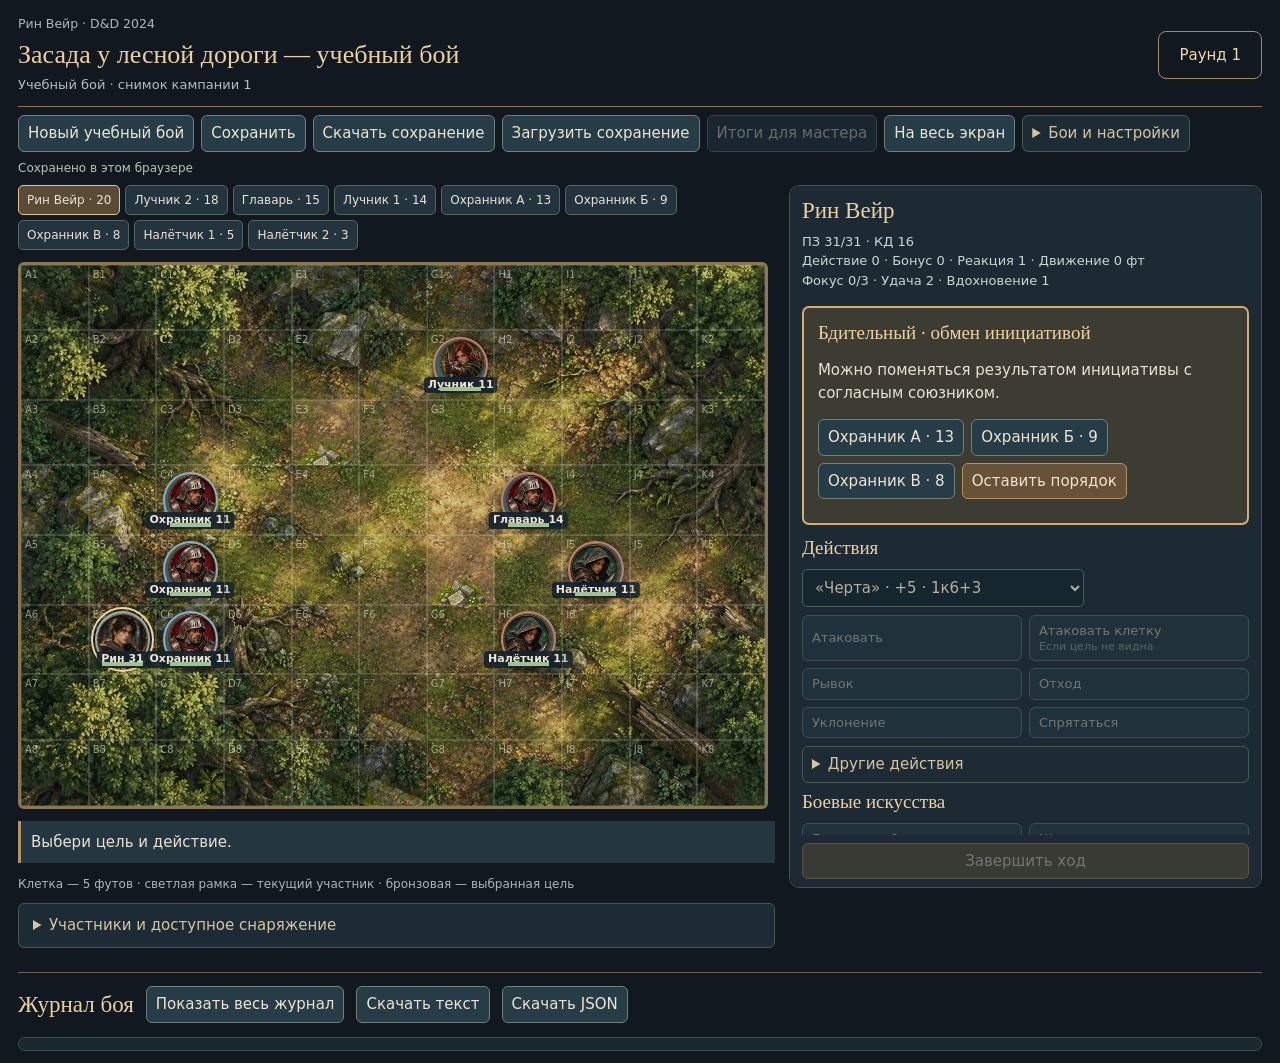
==== commit 41b92a37: "build: synchronize level-11 offline artifacts" ====
--- a/index.html
+++ b/index.html
@@ -177,6 +177,23 @@
 .tile.rubble {
   background: #8d75555e;
   background-size: cover;
+}
+.tile.elevated {
+  background-color: #676f5655;
+  box-shadow: inset 0 0 0 2px #b5c18a6b, inset 0 -9px 0 #17251f50;
+}
+.height-label {
+  position: absolute;
+  z-index: 3;
+  right: 2px;
+  top: 1px;
+  padding: 0 3px;
+  border-radius: 3px;
+  color: #fff1c7;
+  background: #28392edb;
+  font-size: 9px;
+  line-height: 1.3;
+  pointer-events: none;
 }
 .tile.dark {
   background: #080a27d9 !important;
@@ -6716,6 +6733,11 @@
                     .every((n, i) => Number(n) < (i ? s.height : s.width)),
               ),
           ) &&
+          (s.elevation === undefined || (this.object(s.elevation) &&
+            Object.entries(s.elevation).every(([k,v]) =>
+              /^\\d+,\\d+$/.test(k) &&
+              k.split(",").every((n,i) => Number(n) < (i ? s.height : s.width)) &&
+              this.integer(v,0,60) && v%5===0))) &&
           this.object(s.cover) &&
           Object.entries(s.cover).every(
             ([k, v]) =>
@@ -7092,6 +7114,12 @@
       s.terrain.height > 40
     )
       throw Error("Неверный размер поля");
+    if (s.terrain.elevation !== undefined &&
+        (!s.terrain.elevation || typeof s.terrain.elevation !== "object" || Array.isArray(s.terrain.elevation) ||
+         !Object.entries(s.terrain.elevation).every(([key,feet]) =>
+           /^\\d+,\\d+$/.test(key) && key.split(",").every((n,i) => Number(n) < (i ? s.terrain.height : s.terrain.width)) &&
+           Number.isInteger(feet) && feet>=0 && feet<=60 && feet%5===0)))
+      throw Error("Повреждена карта высот");
     s.events.forEach(event => RulesJournal.validateEvent(event));
     const cells = new Map(),
       movingActor =
@@ -8365,6 +8393,9 @@
     );
     return cost;
   }
+  elevationAt(point) {
+    return this.s.terrain.elevation?.[point.x + "," + point.y] || 0;
+  }
   movementStep(id, from, to, {stop = false, knowledge = "observed", forced = false} = {}) {
     const fail = reason => ({allowed: false, canStop: false, cost: 0, reason});
     if (!to || !this.inside(to) || this.wall(to) || this.distance(from, to) !== 5)
@@ -8372,6 +8403,10 @@
     if (from.x !== to.x && from.y !== to.y &&
         (this.wall({x: from.x, y: to.y}) || this.wall({x: to.x, y: from.y})))
       return fail("Закрытый угол");
+    const rise = this.elevationAt(to) - this.elevationAt(from);
+    // A sheer drop or climb above one grid tier requires a GM-authored route.
+    // Never silently teleport between elevations or infer aerial movement.
+    if (Math.abs(rise) > 5) return fail("Слишком высокий уступ: нужен отдельный маршрут или решение мастера");
     if (!forced && !RulesMagic.canApproach(this, id, from, to, {observed: knowledge === "observed"}))
       return fail("Нельзя приближаться к источнику страха");
     const occupant = this.occupied(to.x, to.y, id);
@@ -8384,7 +8419,8 @@
       p.x === to.x && p.y === to.y && p.turn === this.s.turnSerial &&
       p.context === this.movementKnowledge(id)))
       return fail("Маршрут перекрыт");
-    return {allowed: true, canStop: !known, cost: this.stepCost(id, to), reason: ""};
+    return {allowed: true, canStop: !known,
+      cost: this.stepCost(id, to) + (rise > 0 && !this.unit(id).features.climbSpeed ? 5 : 0), reason: ""};
   }
   movementKnowledge(id) {
     const u = this.unit(id);
@@ -10533,12 +10569,14 @@
         return u.action + (u.surgeAction || 0) > 0
           ? { kind: "search", actor: id }
           : done;
-      let spent = 0;
+      let spent = 0, previous = u;
       const path = [];
       for (const p of goal.path) {
-        spent += e.stepCost(id, p);
-        if (spent > u.move) break;
+        const step = e.movementStep(id, previous, p, {stop: false});
+        if (!step.allowed || spent + step.cost > u.move) break;
+        spent += step.cost;
         path.push(p);
+        previous = p;
       }
       while (path.length && !endpoints.has(path.at(-1).x + "," + path.at(-1).y))
         path.pop();
@@ -10602,6 +10640,22 @@
           reason: "освобождает общую клетку",
         };
     }
+    // Support behavior uses only allies in reach and actual carried supplies.
+    // Revive an unconscious ally before spending the action to Stabilize;
+    // only self-administer preventively when seriously injured.
+    if (u.bonus > 0) {
+      const healing = Object.keys(u.itemTypes || {}).find(
+        item => u.itemTypes[item] === "healing" && (u.items[item] || 0) > 0,
+      );
+      if (healing) {
+        const ally = s.order.find(k => k !== id && e.unit(k).team === u.team &&
+          !e.unit(k).dead && e.unit(k).hp === 0 &&
+          e.distance(u, e.unit(k)) <= 5);
+        const target = ally || (u.hp > 0 && u.hp <= Math.floor(u.max * 0.3) ? id : null);
+        if (target) return {kind:"healPotion",actor:id,item:healing,target,
+          reason:ally ? "помогает потерявшему сознание союзнику" : "использует лечебное зелье"};
+      }
+    }
     const dying = s.order.find(
       (k) =>
         e.unit(k).team === u.team &&
@@ -10610,6 +10664,12 @@
         !e.unit(k).stable &&
         e.canSee(id, k),
     );
+    if (dying && u.bonus > 0 && e.distance(u, e.unit(dying)) <= 5) {
+      const potion = Object.keys(u.itemTypes || {}).find(item =>
+        u.itemTypes[item] === "healing" && (u.items?.[item] || 0) > 0);
+      if (potion) return {kind:"healPotion",actor:id,target:dying,item:potion,
+        reason:"помогает раненому союзнику лечебным зельем"};
+    }
     if (dying && u.action + (u.surgeAction || 0) > 0) {
       if (e.distance(u, e.unit(dying)) <= 5)
         return { kind: "stabilize", actor: id, target: dying };
@@ -11015,6 +11075,12 @@
       throw Error("Несовместимая версия правил снимка");
     const width = scene.width || 11,
       height = scene.height || 8,
+      elevation = Object.fromEntries(Object.entries(scene.elevation || {}).map(([cell, feet]) => {
+        const p = this.cell(cell);
+        if (p.x >= width || p.y >= height || !Number.isInteger(feet) || feet < 0 || feet > 60 || feet % 5)
+          throw Error("Некорректная высота клетки: " + cell);
+        return [p.x + "," + p.y, feet];
+      })),
       units = {},
       initiative = {},
       baseline = {},
@@ -11049,6 +11115,7 @@
         JSON.stringify([...previous.rubble].sort()) ===
           JSON.stringify(cells(scene.rubble)) &&
         sorted(previous.cover) === sorted(cover) &&
+        sorted(previous.elevation || {}) === sorted(elevation) &&
         (scene.scene_id || scene.id || scene.battle_id || scene.name) ===
           previous.id;
       if (!same)
@@ -11230,6 +11297,7 @@
             return [p.x + "," + p.y, v];
           }),
         ),
+        ...(Object.keys(elevation).length ? {elevation} : {}),
       },
       units,
       order,
@@ -13391,6 +13459,7 @@
           (o) => o.x === x && o.y === y,
         ),
         rough = s.terrain.rubble.includes(x + "," + y),
+        heightFeet = engine.elevationAt(p),
         dark = s.zones.some(
           (z) => z.kind === "darkness" && engine.zoneAt(p, z),
         );
@@ -13398,6 +13467,7 @@
         "tile" +
         (wall ? " wall" : "") +
         (rough ? " rubble" : "") +
+        (heightFeet ? " elevated" : "") +
         (dark ? " dark" : "") +
         (s.zones.some(
           (z) =>
@@ -13420,6 +13490,7 @@
       b.title = visible
         ? a.name + " · " + a.hp + "/" + a.max + " ПЗ"
         : engine.cell(p);
+      if (heightFeet) b.title += " · Высота местности +" + heightFeet + " фт";
       if (objects.length)
         b.title +=
           " · " +
@@ -13437,6 +13508,7 @@
         '<span class="coord">' +
         engine.cell(p) +
         "</span>" +
+        (heightFeet ? '<span class="height-label">+' + heightFeet + ' фт</span>' : '') +
         (visible
           ? '<span class="token ' +
             (a.team === "enemies" ? "enemy " : "") +
